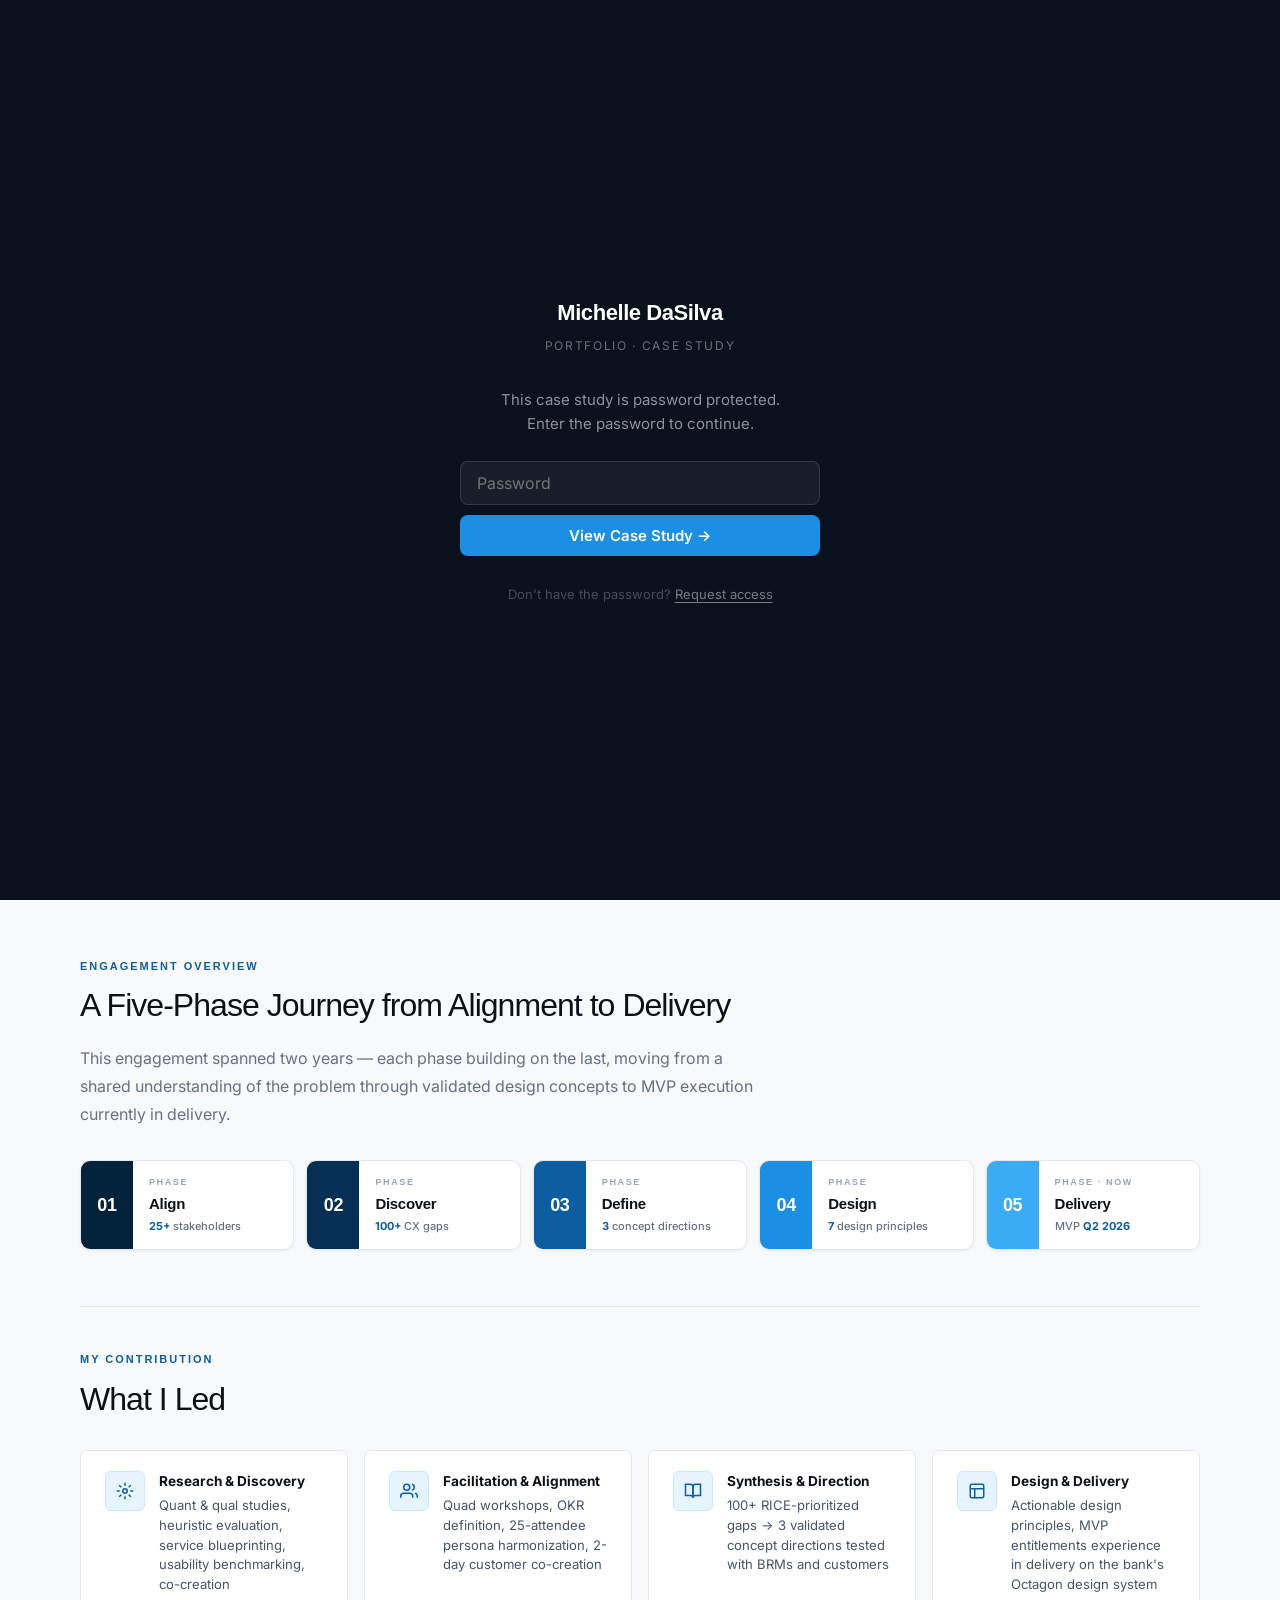
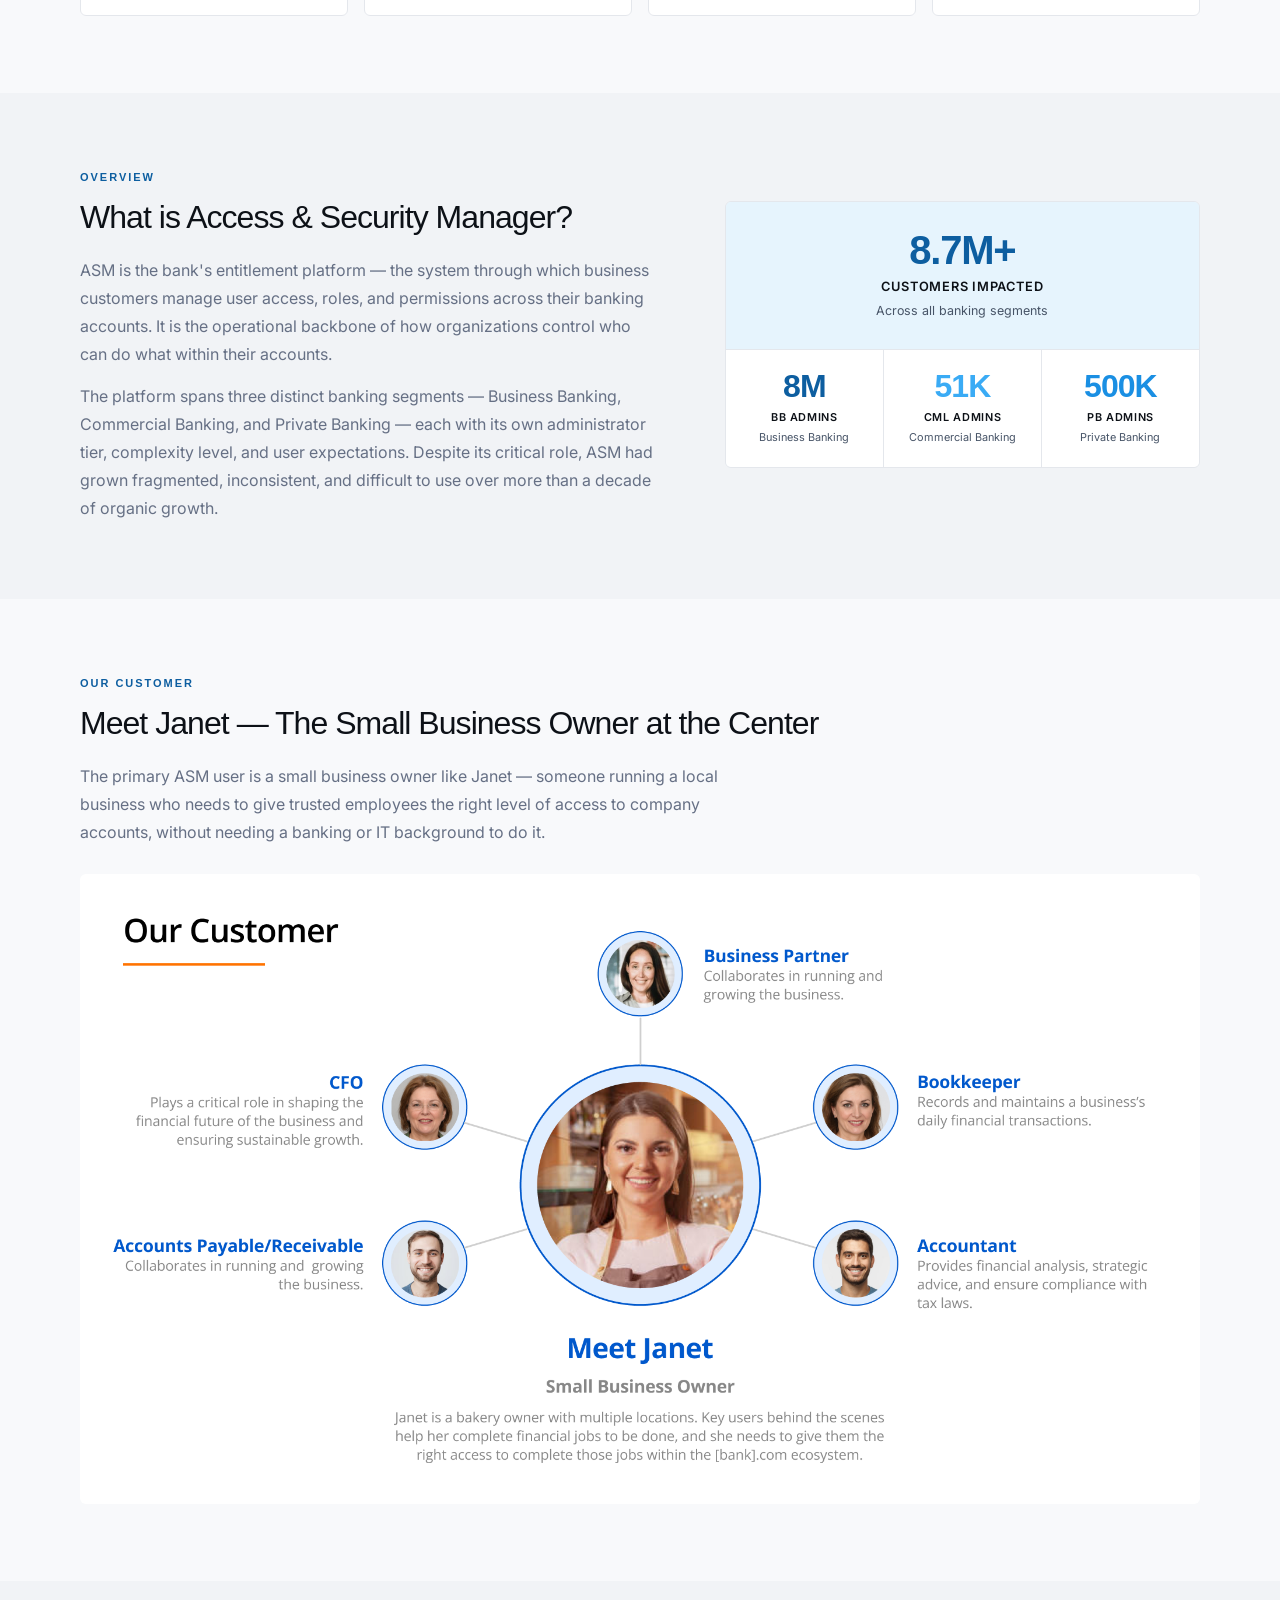
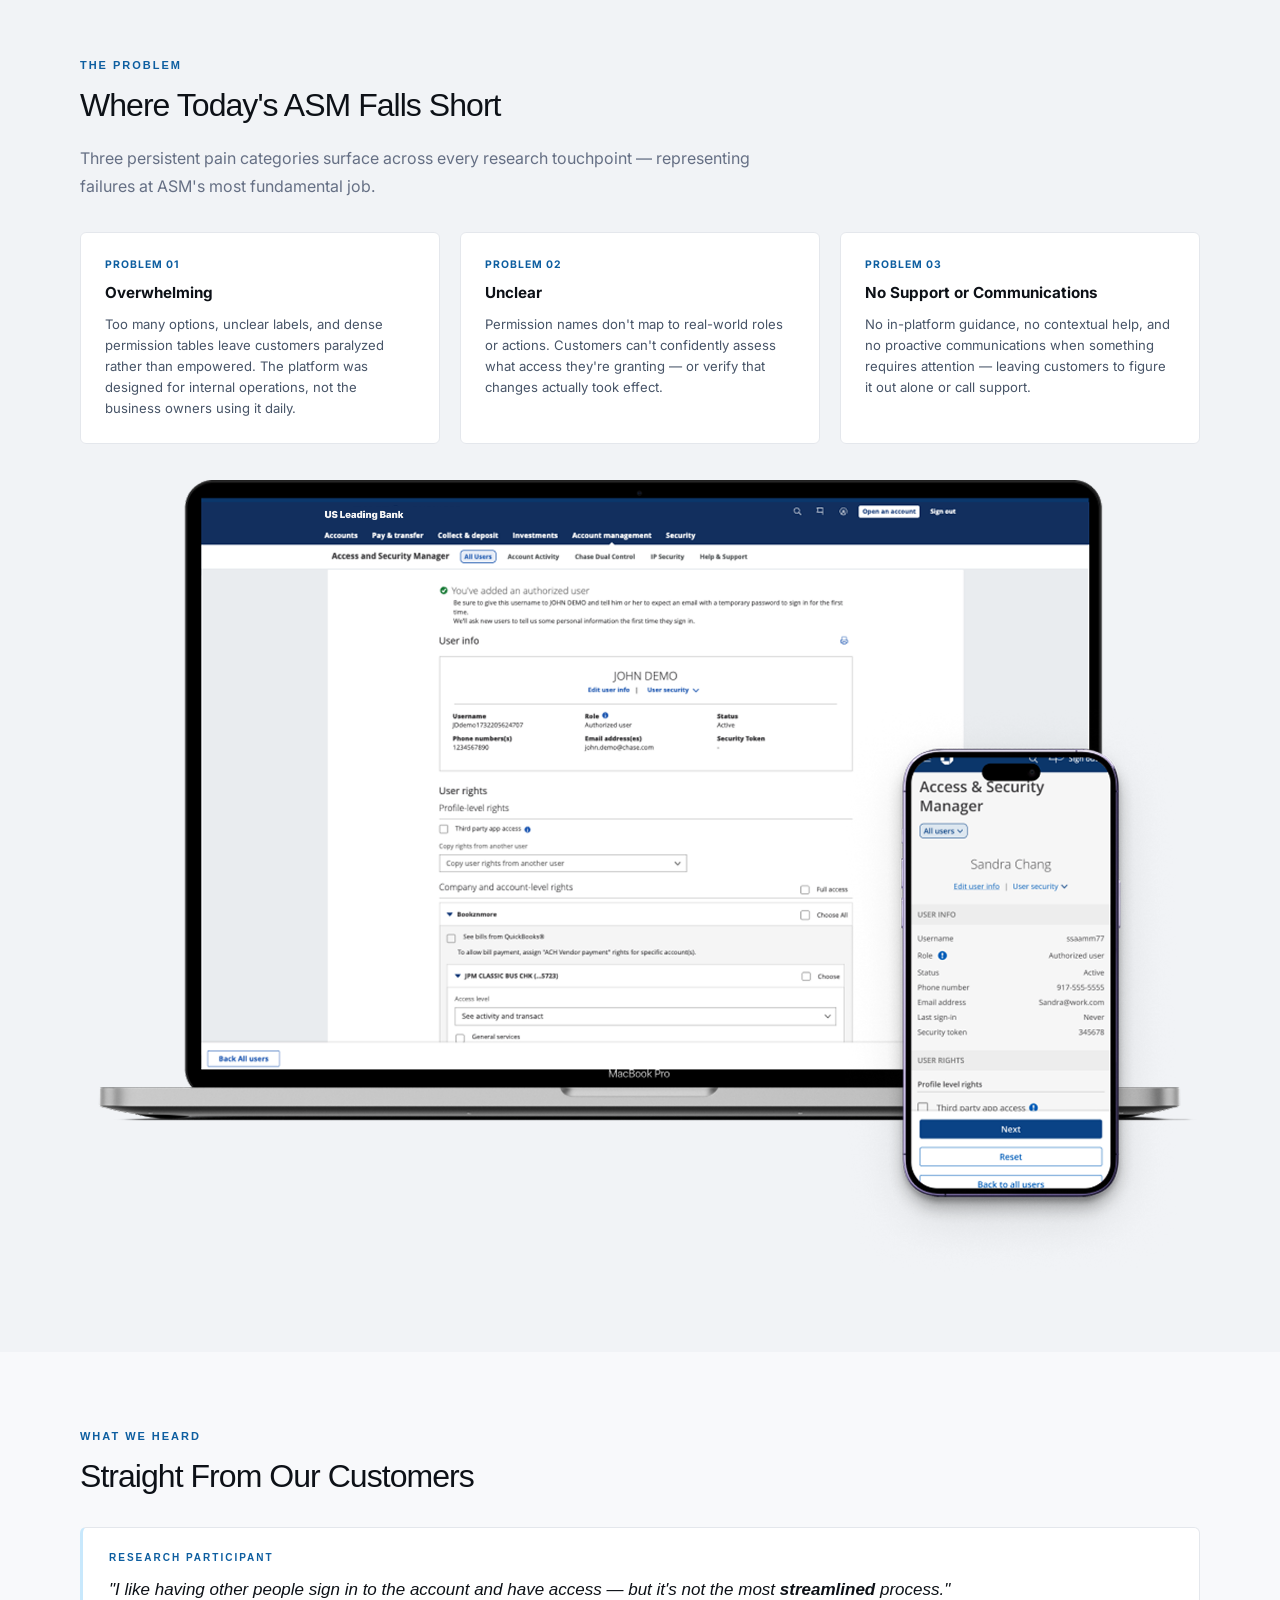
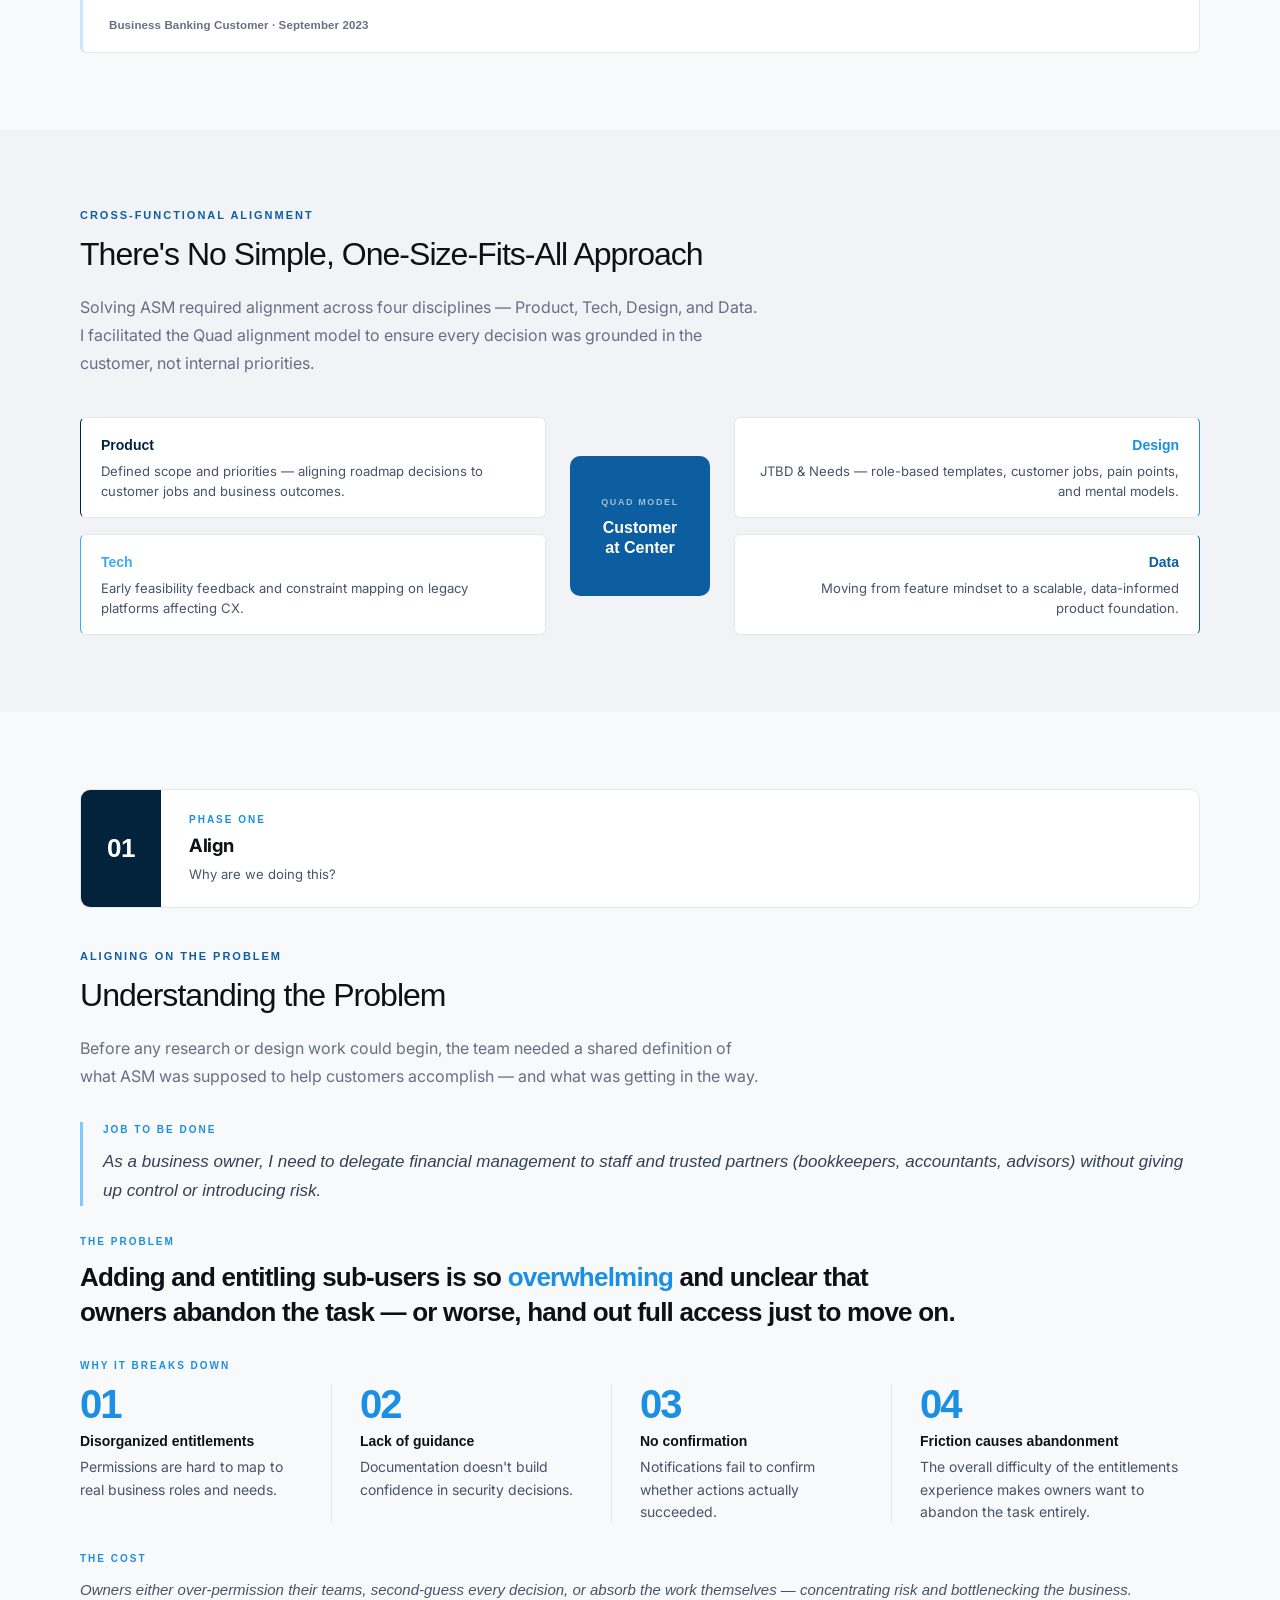
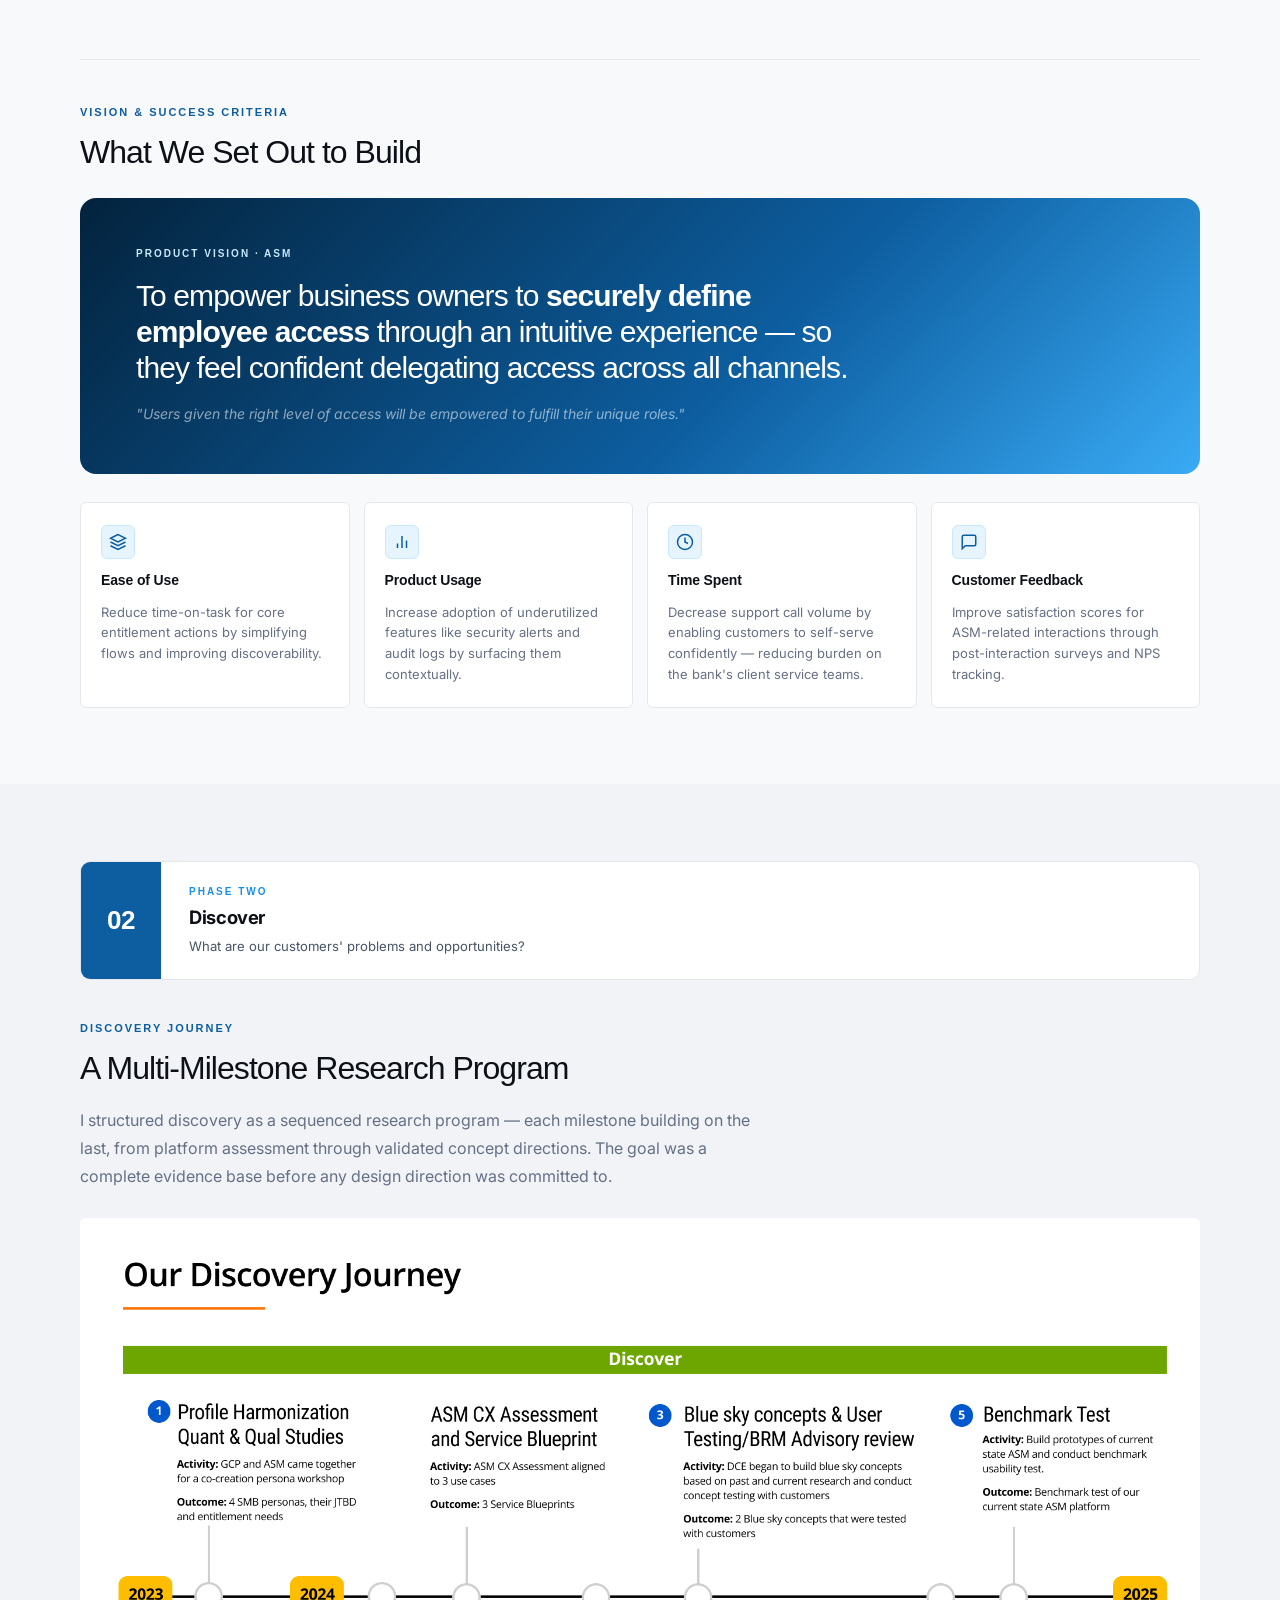
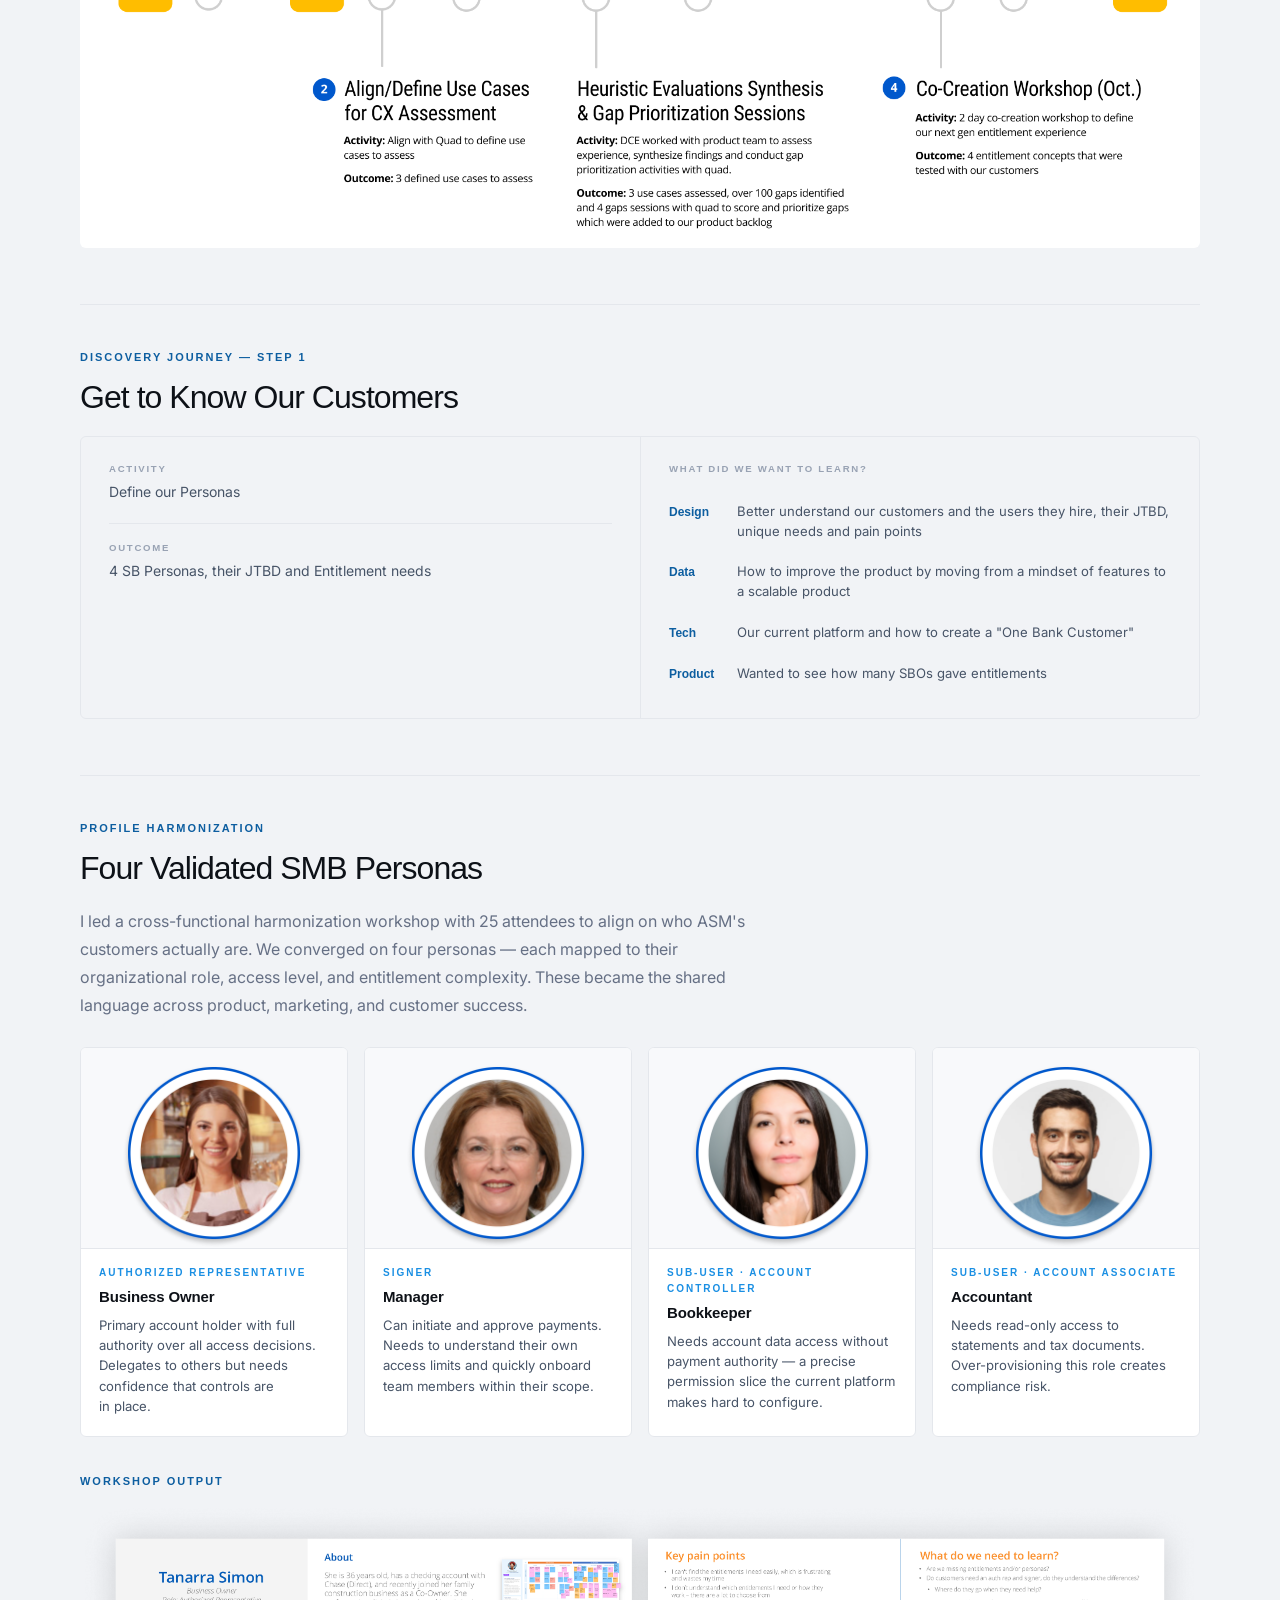
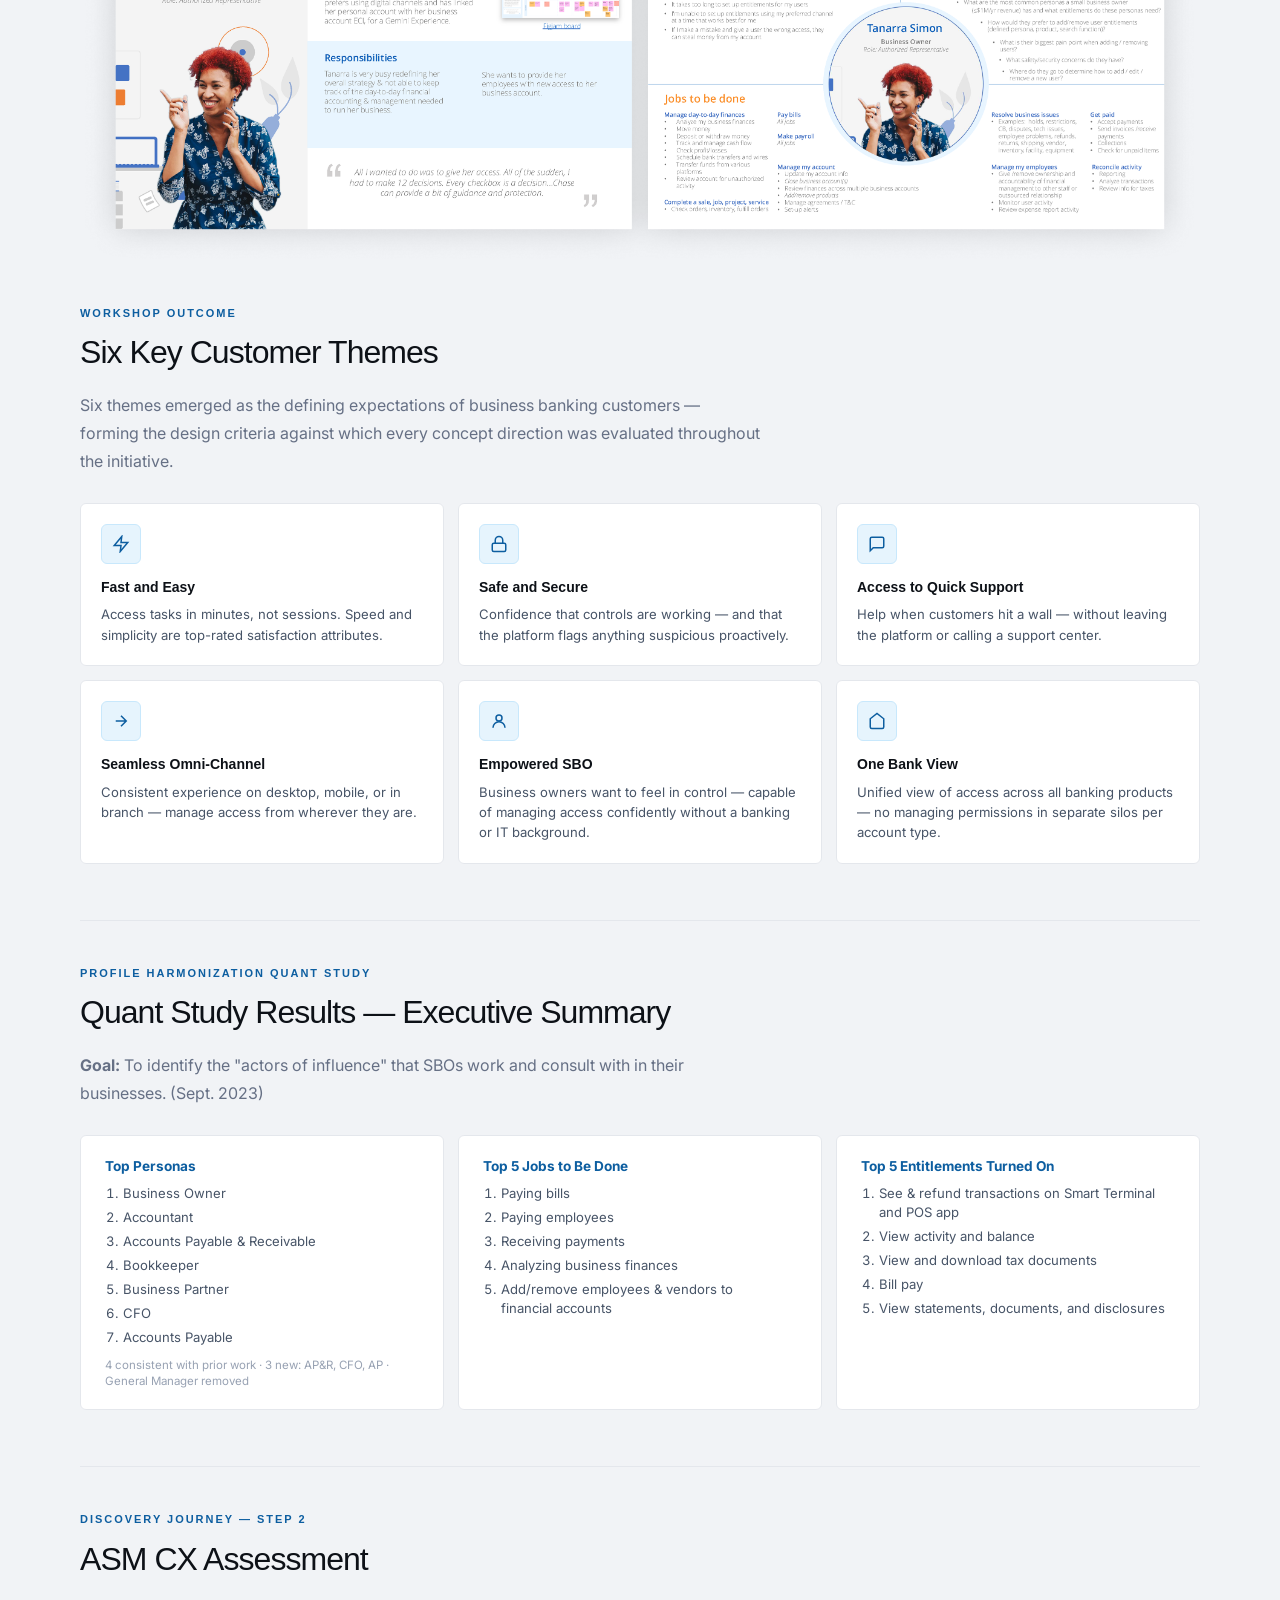
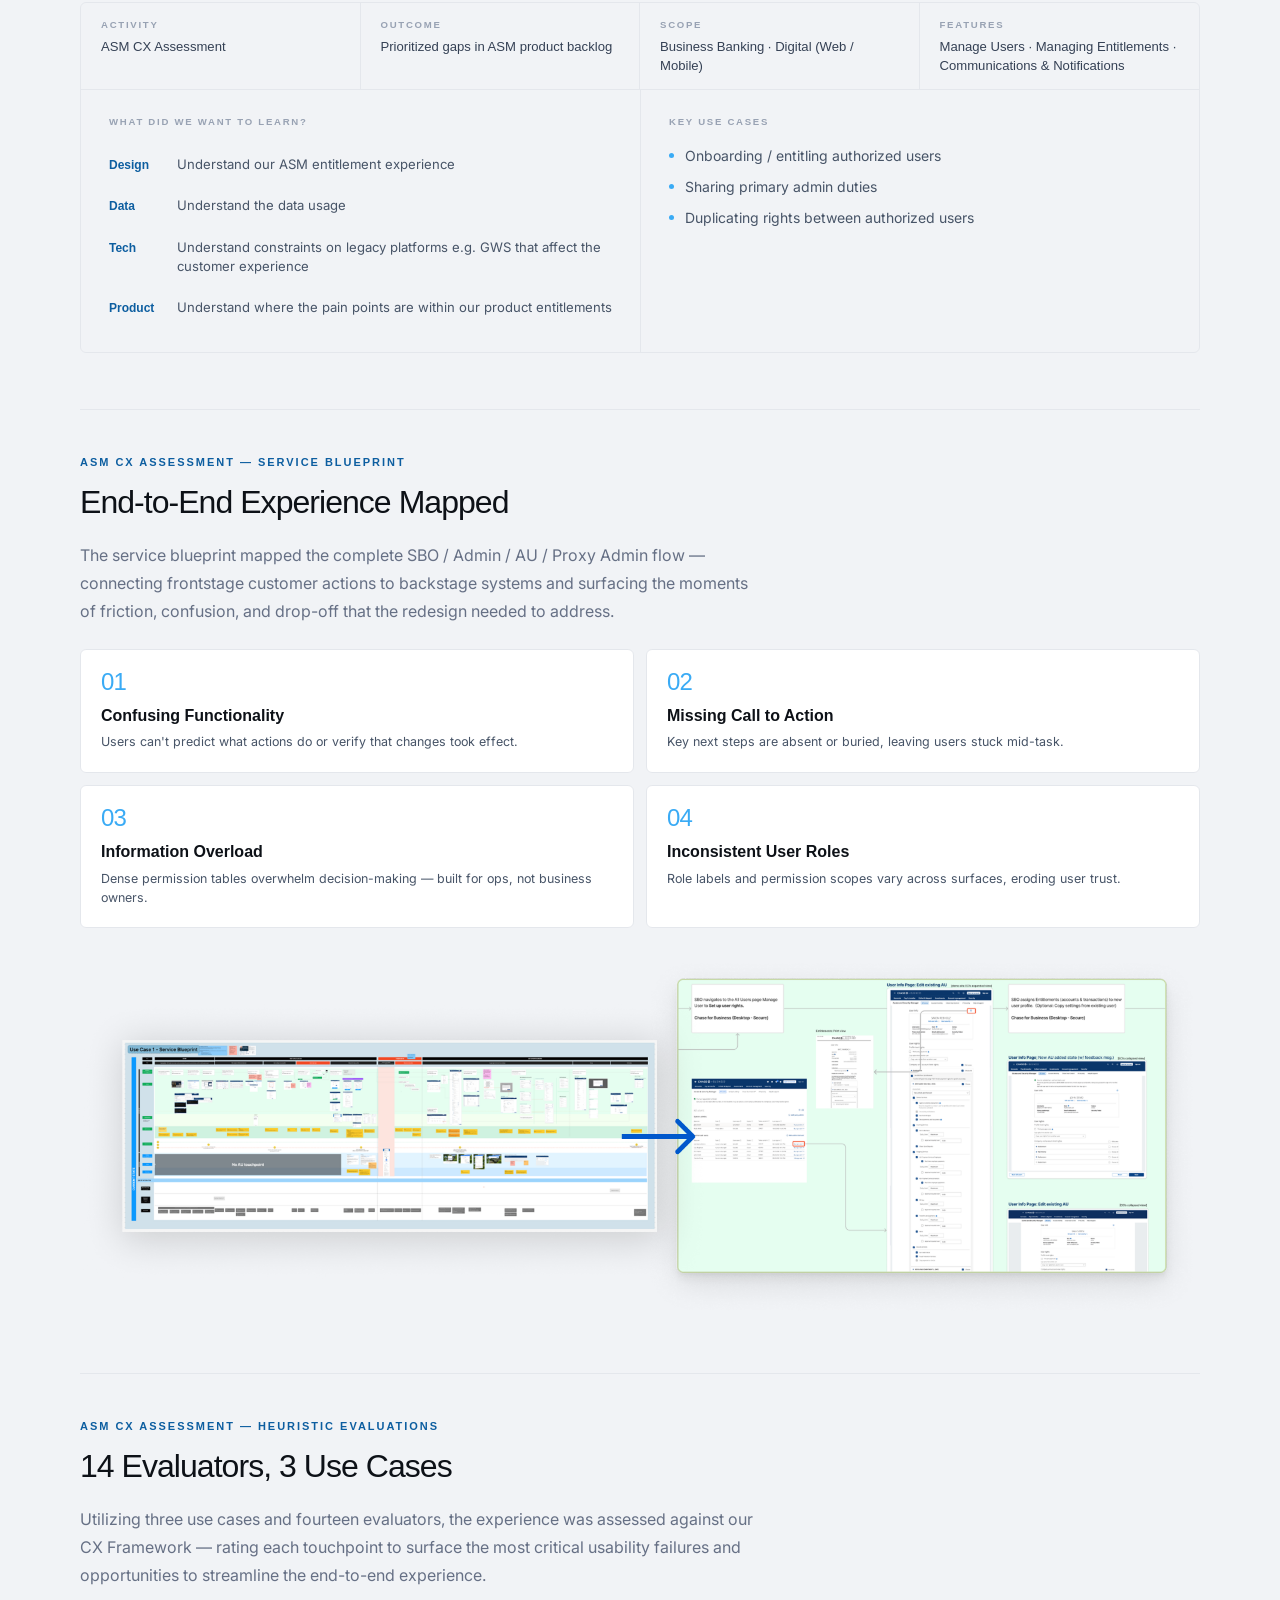
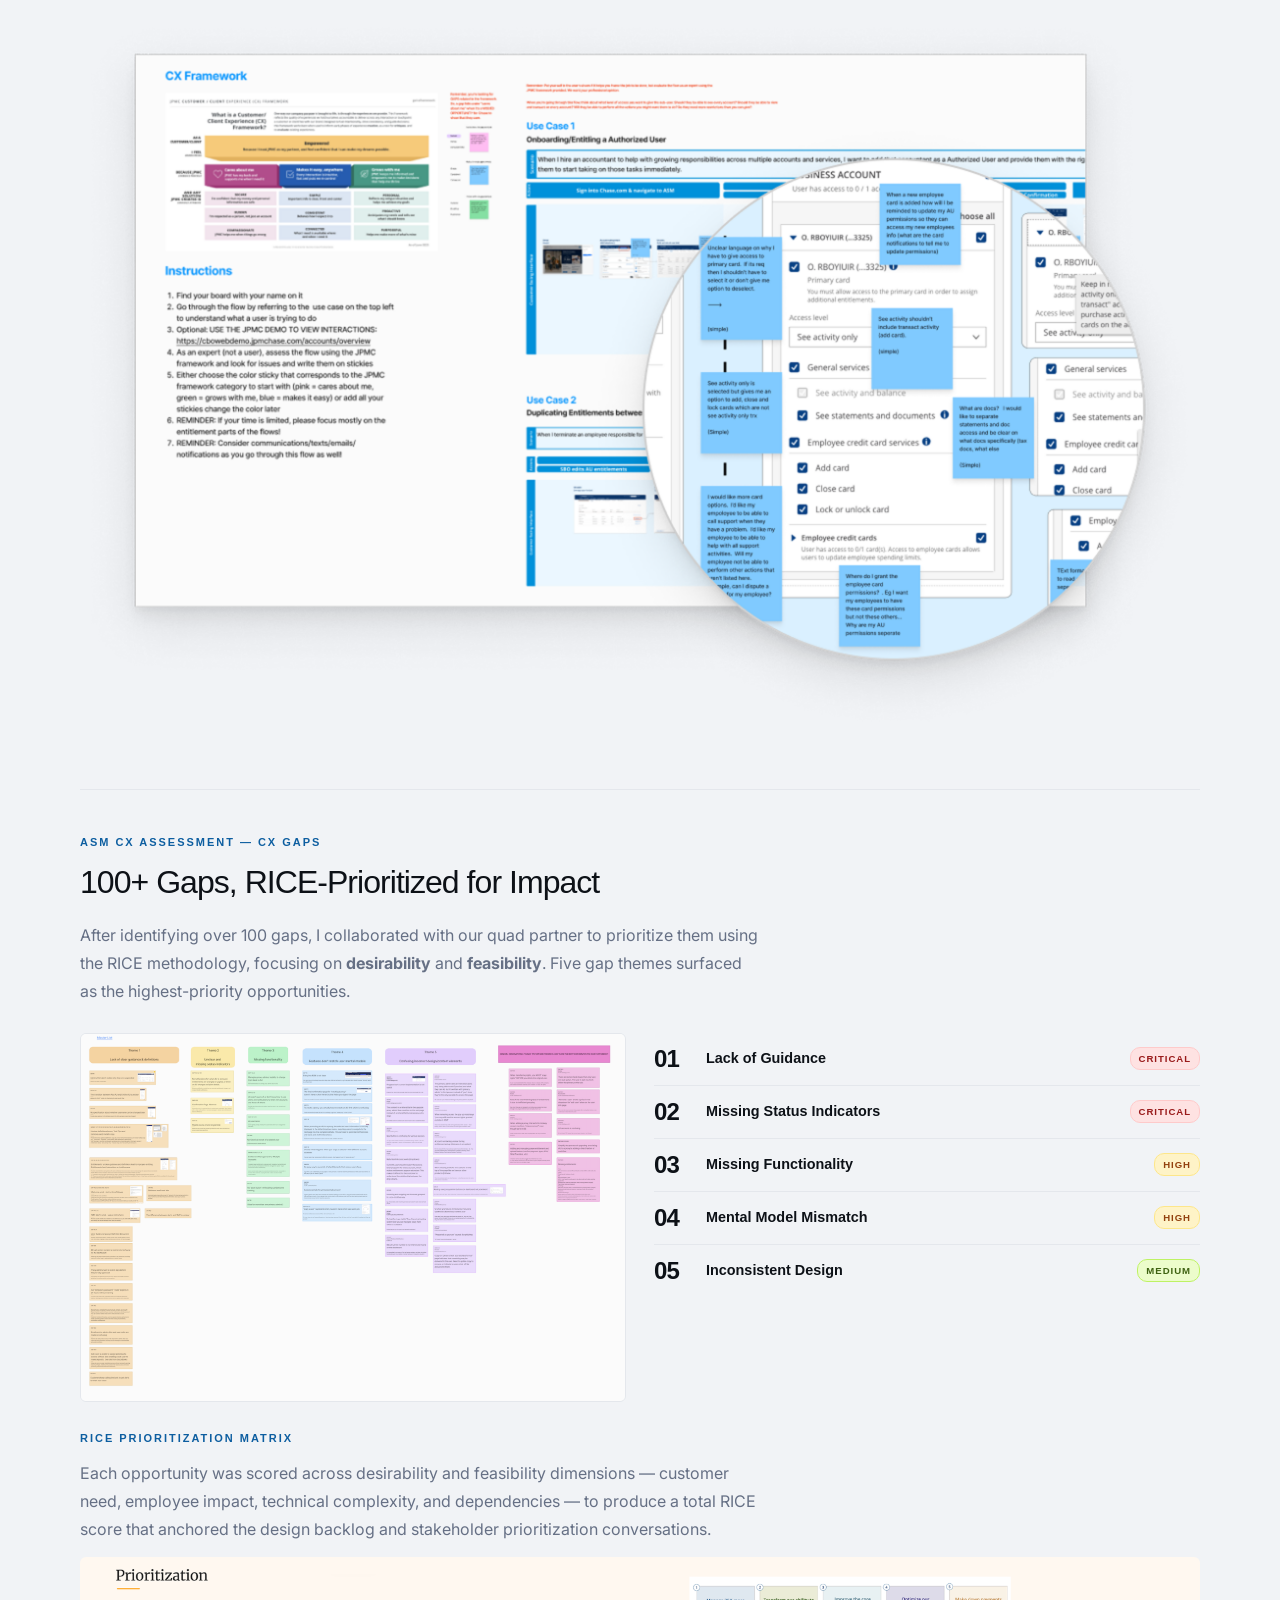
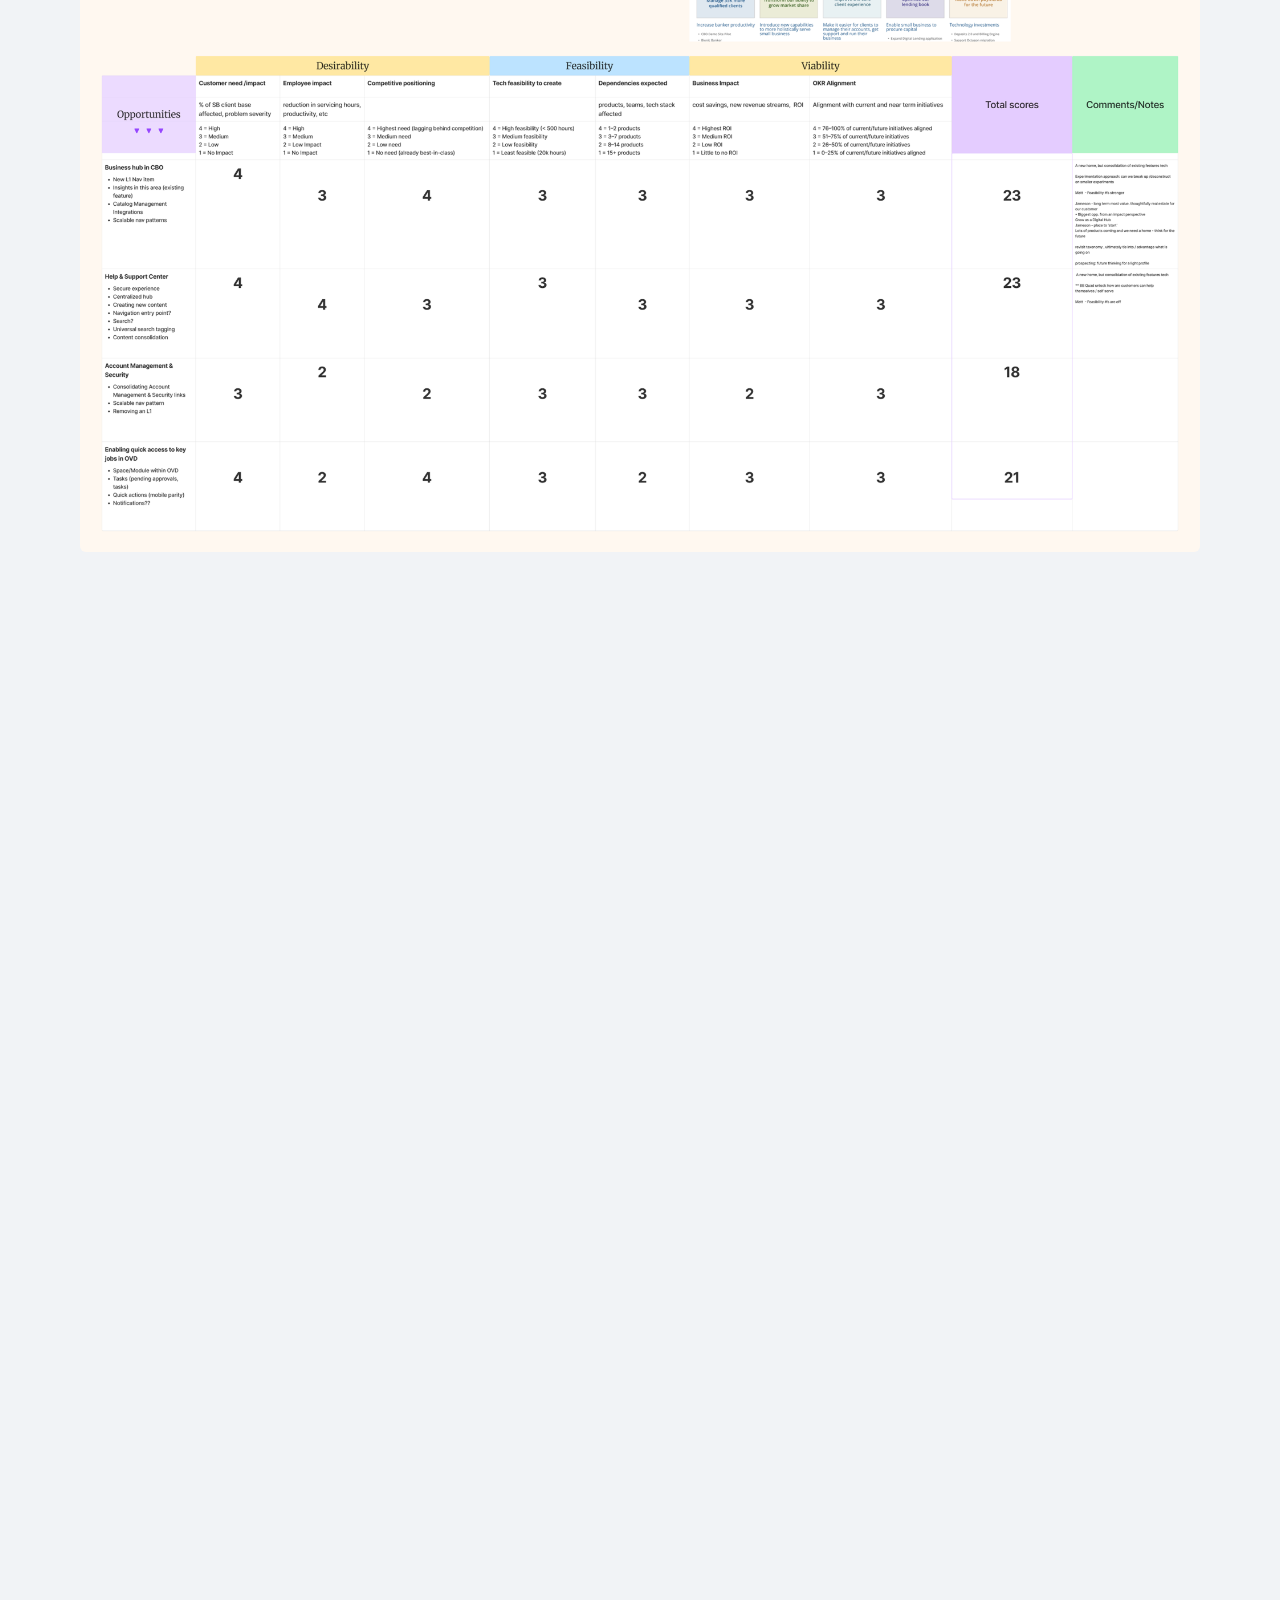
==== case-studies/jpmorgan-asm.html @ e4024144 "Remove decorative cover grid from all four case studies Co-Authored-By: Claude Sonnet 4.6 <noreply@a" ====
<!DOCTYPE html>
<html lang="en" data-theme="light">
<head>
  <meta charset="UTF-8" />
  <meta name="viewport" content="width=device-width, initial-scale=1.0" />
  <title>Access &amp; Security Manager — Leading US Bank | Michelle DaSilva</title>
  <meta name="description" content="A 2-year, 5-phase UX design leadership engagement for ASM — a leading US bank's entitlement platform serving 8.7M+ business customers." />

  <link rel="preconnect" href="https://fonts.googleapis.com" />
  <link rel="preconnect" href="https://fonts.gstatic.com" crossorigin />
  <link rel="preconnect" href="https://api.fontshare.com" crossorigin />
  <link href="https://fonts.googleapis.com/css2?family=Inter:wght@300;400;500;600;700&family=JetBrains+Mono:wght@400;500&display=swap" rel="stylesheet" />
  <link href="https://api.fontshare.com/v2/css?f[]=satoshi@300,400,500,700&display=swap" rel="stylesheet" />
  <link rel="stylesheet" href="../style.css" />

  <style>
    /* ─────────────────────────────────────────
       ASM Design System
       Standard spacing, type scale, and
       component library for this case study.
    ───────────────────────────────────────── */

    /* ── Research Quote Card — customer/participant voices ── */
    .cs-rq-card {
      background: var(--white);
      border: 1px solid var(--gray-200);
      border-left: 3px solid var(--blue-200);
      border-radius: var(--radius-md);
      padding: 22px 26px 18px;
    }
    .cs-rq-card__eyebrow {
      font-family: var(--font-display);
      font-size: 10px;
      font-weight: 700;
      letter-spacing: 0.2em;
      text-transform: uppercase;
      color: var(--blue-700);
      margin-bottom: 10px;
    }
    .cs-rq-card__quote {
      font-family: var(--font-display);
      font-size: 1.0625rem;
      font-weight: 300;
      font-style: italic;
      line-height: 1.65;
      color: var(--gray-900);
      margin: 0 0 12px;
    }
    .cs-rq-card__quote strong { font-weight: 700; }
    .cs-rq-card__attr {
      font-family: var(--font-display);
      font-size: 0.72rem;
      font-weight: 600;
      color: var(--gray-500);
      letter-spacing: 0.01em;
    }

    /* Spacing utility — subsection dividers within a phase */
    .asm-subsection { margin-top: 56px; padding-top: 44px; border-top: 1px solid var(--gray-200); }
    .asm-subsection--sm { margin-top: 36px; padding-top: 32px; border-top: 1px solid var(--gray-200); }

    /* Sub-section headings (h3 level, within a section) */
    .asm-sub-label {
      font-size: 0.68rem;
      font-weight: 700;
      text-transform: uppercase;
      letter-spacing: 0.1em;
      color: var(--blue-600);
      margin-bottom: 6px;
    }
    .asm-sub-title {
      font-size: 1.05rem;
      font-weight: 700;
      color: var(--gray-900);
      line-height: 1.4;
      margin-bottom: 12px;
    }

    /* Phase tracker cards as anchor links */
    a.cs-phase-card { text-decoration: none; color: inherit; display: grid; }

    /* Phase tracker replaced by .cs-phase-track in style.css (v0.7) */

    /* ── Phase banners — matches cs-phase-card chip design ── */
    .asm-phase-banner {
      background: var(--white);
      border: 1px solid var(--gray-200);
      border-radius: var(--radius-lg);
      display: grid;
      grid-template-columns: 80px 1fr;
      align-items: stretch;
      overflow: hidden;
      margin-bottom: 40px;
    }
    .asm-phase-chip {
      display: flex; align-items: center; justify-content: center;
      font-family: var(--font-display);
      font-size: 26px; font-weight: 700; letter-spacing: -0.02em;
      color: var(--white);
    }
    .asm-phase-body { padding: 22px 28px; display: flex; flex-direction: column; justify-content: center; gap: 4px; }
    .asm-phase-label { font-family: var(--font-display); font-size: 10px; font-weight: 700; text-transform: uppercase; letter-spacing: 0.2em; color: var(--blue-600); margin-bottom: 2px; }
    .asm-phase-title { font-size: 1.15rem; font-weight: 700; color: var(--gray-900); line-height: 1.25; letter-spacing: -0.02em; }
    .asm-phase-question { font-size: 0.82rem; color: var(--gray-600); margin-top: 4px; line-height: 1.5; }

    .asm-phase-banner--align    .asm-phase-chip { background: var(--blue-900); }
    .asm-phase-banner--discover .asm-phase-chip { background: var(--blue-700); }
    .asm-phase-banner--define   .asm-phase-chip { background: var(--blue-600); }
    .asm-phase-banner--design   .asm-phase-chip { background: var(--blue-700); }
    .asm-phase-banner--delivery .asm-phase-chip { background: var(--blue-600); }

    /* ── My Contribution (UX Lead callout) ── */
    .asm-contribution {
      display: grid;
      grid-template-columns: repeat(auto-fit, minmax(200px, 1fr));
      gap: 16px;
      margin-top: 32px;
    }
    .asm-contribution-item {
      background: var(--white);
      border: 1px solid var(--gray-200);
      border-radius: var(--radius-md);
      padding: 20px 24px;
      display: flex;
      gap: 14px;
      align-items: flex-start;
    }
    .asm-contribution-icon {
      width: 40px;
      height: 40px;
      border-radius: var(--radius-md);
      background: var(--blue-100);
      border: 1px solid var(--blue-200);
      display: flex;
      align-items: center;
      justify-content: center;
      color: var(--blue-700);
      flex-shrink: 0;
    }
    .asm-contribution-icon svg { width: 18px; height: 18px; }
    .asm-contribution-title { font-size: 0.85rem; font-weight: 700; color: var(--gray-900); margin-bottom: 4px; }
    .asm-contribution-desc { font-size: 0.82rem; color: var(--gray-600); line-height: 1.5; }
    .asm-contribution-item .asm-contribution-icon { background: var(--blue-100); border-color: var(--blue-200); color: var(--blue-700); }

    /* ── Scale stat bar ── */
    .asm-scale-grid {
      display: flex;
      flex-direction: column;
      border: 1px solid var(--gray-200);
      border-radius: var(--radius-md);
      overflow: hidden;
      margin-top: 32px;
    }
    .asm-scale-card--hero {
      padding: 28px 24px;
      text-align: center;
      background: var(--blue-100);
      border-bottom: 1px solid var(--gray-200);
    }
    .asm-scale-card--hero .asm-scale-value { font-size: 2.5rem; font-weight: 600; color: var(--blue-700); }
    .asm-scale-card--hero .asm-scale-segment { font-size: 0.8rem; }
    .asm-scale-card--hero .asm-scale-desc { font-size: 0.78rem; }
    .asm-scale-sub {
      display: flex;
    }
    .asm-scale-card {
      flex: 1;
      padding: 20px 16px;
      text-align: center;
      border-right: 1px solid var(--gray-200);
      background: var(--white);
    }
    .asm-scale-card:last-child { border-right: none; }
    .asm-scale-value { font-family: var(--font-display); font-size: 2rem; font-weight: 600; color: var(--blue-700); line-height: 1; letter-spacing: -0.03em; }
    .asm-scale-card:nth-child(2) .asm-scale-value { color: var(--blue-500); }
    .asm-scale-card:nth-child(3) .asm-scale-value { color: var(--blue-600); }
    .asm-scale-segment { font-size: 0.68rem; font-weight: 600; color: var(--gray-900); text-transform: uppercase; letter-spacing: 0.06em; margin-top: 7px; }
    .asm-scale-desc { font-size: 0.68rem; color: var(--gray-600); margin-top: 3px; }

    /* ── Janet section ── */
    .asm-janet-grid { display: grid; grid-template-columns: 1fr 1fr; gap: 28px; align-items: start; margin-top: 36px; }
    @media (max-width: 720px) { .asm-janet-grid { grid-template-columns: 1fr; } }
    .asm-janet-profile { background: var(--white); border: 1px solid var(--gray-200); border-radius: var(--radius-md); padding: 24px; }
    .asm-janet-header { display: flex; align-items: center; gap: 14px; margin-bottom: 16px; }
    .asm-janet-avatar { width: 48px; height: 48px; border-radius: 50%; background: var(--blue-100); border: 2px solid var(--blue-200); display: flex; align-items: center; justify-content: center; font-size: 1.15rem; font-weight: 700; color: var(--blue-700); flex-shrink: 0; }
    .asm-janet-name { font-size: 0.95rem; font-weight: 700; color: var(--gray-900); }
    .asm-janet-title { font-size: 0.75rem; color: var(--gray-600); margin-top: 2px; }
    .asm-janet-bio { font-size: 0.85rem; color: var(--gray-600); line-height: 1.7; }
    .asm-employee-list { display: flex; flex-direction: column; gap: 10px; }
    .asm-employee-item { display: flex; align-items: center; gap: 12px; background: var(--white); border: 1px solid var(--gray-200); border-radius: var(--radius-md); padding: 12px 16px; }
    .asm-employee-dot { width: 7px; height: 7px; border-radius: 50%; background: var(--blue-700); flex-shrink: 0; }
    .asm-employee-role { font-size: 0.85rem; font-weight: 600; color: var(--gray-900); }
    .asm-employee-access { font-size: 0.73rem; color: var(--gray-600); margin-top: 2px; }

    /* ── Problem cards ── */
    .asm-shortfall-grid { display: grid; grid-template-columns: repeat(auto-fit, minmax(200px, 1fr)); gap: 20px; margin-top: 32px; }
    .asm-shortfall-card { background: var(--white); border: 1px solid var(--gray-200); border-radius: var(--radius-md); padding: 24px; }
    .asm-shortfall-label { font-size: 0.65rem; font-weight: 700; text-transform: uppercase; letter-spacing: 0.1em; margin-bottom: 8px; color: var(--blue-700); }
    .asm-shortfall-title { font-size: 0.95rem; font-weight: 700; color: var(--gray-900); margin-bottom: 8px; }
    .asm-shortfall-desc { font-size: 0.82rem; color: var(--gray-600); line-height: 1.6; }

    /* ── Hub and spoke (simplified) ── */
    .asm-hub-wrap { margin-top: 40px; display: grid; grid-template-columns: 1fr auto 1fr; gap: 24px; align-items: center; }
    .asm-hub-col { display: flex; flex-direction: column; gap: 16px; }
    .asm-spoke-card {
      background: var(--white);
      border: 1px solid var(--gray-200);
      border-radius: var(--radius-md);
      padding: 16px 20px;
    }
    .asm-spoke-card--right { text-align: right; }
    .asm-spoke-card__name { font-family: var(--font-display); font-size: 0.875rem; font-weight: 700; margin-bottom: 4px; }
    .asm-spoke-card__desc { font-size: 0.82rem; color: var(--gray-600); line-height: 1.55; }
    .asm-hub-center {
      width: 140px; height: 140px;
      background: var(--blue-700);
      border-radius: var(--radius-lg);
      display: flex; flex-direction: column;
      align-items: center; justify-content: center;
      text-align: center; padding: 16px;
      flex-shrink: 0;
    }
    .asm-hub-center__eyebrow {
      font-family: var(--font-display);
      font-size: 9px; font-weight: 700;
      letter-spacing: 0.18em; text-transform: uppercase;
      color: rgba(255,255,255,0.6); margin-bottom: 8px;
    }
    .asm-hub-center__title {
      font-family: var(--font-display);
      font-size: 1rem; font-weight: 700; line-height: 1.25;
      color: var(--white);
    }
    @media (max-width: 640px) {
      .asm-hub-wrap { grid-template-columns: 1fr; }
      .asm-hub-center { width: 120px; height: 120px; margin: 0 auto; }
      .asm-spoke-card--right { text-align: left; }
    }

    /* ── Problem section — unified unit ── */
    .asm-problem-section { margin-top: 32px; display: flex; flex-direction: column; gap: 28px; }
    .asm-problem-block { display: flex; flex-direction: column; gap: 10px; }

    /* Single eyebrow style for entire section */
    .asm-problem-eyebrow {
      font-family: var(--font-display); font-size: 10px; font-weight: 700;
      letter-spacing: 0.2em; text-transform: uppercase;
      color: var(--blue-600); display: block;
    }

    .asm-problem-jtbd-text { font-family: var(--font-display); font-size: 1.0625rem; font-style: italic; font-weight: 400; line-height: 1.7; color: var(--gray-700); margin: 0; }

    /* JTBD highlighted block */
    .asm-jtbd-card {
      border-left: 3px solid var(--blue-400);
      padding-left: 20px;
    }

    .asm-problem-headline {
      font-family: var(--font-display);
      font-size: clamp(1.25rem, 2.6vw, 1.625rem);
      font-weight: 600; line-height: 1.35;
      letter-spacing: -0.03em; color: var(--gray-900); margin: 0;
    }
    .asm-problem-headline em { color: var(--blue-600); font-style: normal; }

    /* 4-col numbered breakdown */
    .asm-problem-breakdown {
      display: grid; grid-template-columns: repeat(4, 1fr);
      gap: 0; padding: 0;
    }
    @media (max-width: 720px) { .asm-problem-breakdown { grid-template-columns: 1fr 1fr; gap: 20px; } }
    @media (max-width: 420px) { .asm-problem-breakdown { grid-template-columns: 1fr; gap: 16px; } }
    @media (max-width: 720px) { .asm-problem-bd-item { border-right: none; margin-right: 0; padding-right: 0; border-bottom: 1px solid var(--gray-200); padding-bottom: 16px; margin-bottom: 0; } }
    @media (max-width: 720px) { .asm-problem-bd-item:last-child { border-bottom: none; padding-bottom: 0; } }
    .asm-problem-bd-item {
      padding-right: 28px;
      border-right: 1px solid var(--gray-200);
      margin-right: 28px;
    }
    .asm-problem-bd-item:last-child { border-right: none; margin-right: 0; padding-right: 0; }
    .asm-problem-bd-num {
      font-family: var(--font-display); font-size: 2.5rem; font-weight: 600;
      color: var(--blue-600); letter-spacing: -0.05em; line-height: 1; margin-bottom: 8px;
    }
    .asm-problem-bd-label { font-family: var(--font-display); font-size: 0.875rem; font-weight: 700; color: var(--gray-900); margin-bottom: 6px; line-height: 1.3; }
    .asm-problem-bd-text { font-size: 0.875rem; color: var(--gray-600); line-height: 1.6; margin: 0; }

    .asm-problem-cost p { font-family: var(--font-display); font-size: 0.9375rem; font-weight: 400; font-style: italic; line-height: 1.7; color: var(--gray-600); margin: 0; }

    /* ── However / Results ── */
    .asm-two-list { display: grid; grid-template-columns: 1fr 1fr; gap: 24px; margin-top: 28px; }
    @media (max-width: 720px) { .asm-two-list { grid-template-columns: 1fr; } }
    .asm-list-block-label { font-size: 0.68rem; font-weight: 700; text-transform: uppercase; letter-spacing: 0.1em; margin-bottom: 12px; }
    .asm-list-block--however .asm-list-block-label { color: var(--blue-700); }
    .asm-list-block--result .asm-list-block-label { color: var(--blue-700); }
    .asm-list-items { display: flex; flex-direction: column; gap: 8px; }
    .asm-list-item { display: flex; align-items: flex-start; gap: 10px; font-size: 0.84rem; color: var(--gray-600); line-height: 1.55; }
    .asm-list-item::before { content: ''; display: block; width: 6px; height: 6px; border-radius: 50%; margin-top: 6px; flex-shrink: 0; }
    .asm-list-block--however .asm-list-item::before { background: var(--blue-700); }
    .asm-list-block--result .asm-list-item::before { background: var(--blue-700); }

    /* ── Hypothesis / Vision callouts ── */
    .asm-hypothesis { background: var(--gray-50); border: 1px solid var(--gray-200); border-left: 3px solid var(--blue-600); border-radius: var(--radius-md); padding: 20px 24px; margin-top: 20px; }
    .asm-hypothesis--vision { border-left-color: var(--blue-700); }
    .asm-hypothesis--vision .asm-hypothesis-label { color: var(--blue-700); }
    .asm-hypothesis--vision .asm-hypothesis-text { font-style: normal; }
    .asm-hypothesis + .asm-hypothesis { margin-top: 12px; }
    .asm-hypothesis-label { font-family: var(--font-display); font-size: 0.625rem; font-weight: 700; text-transform: uppercase; letter-spacing: 0.15em; color: var(--blue-600); margin-bottom: 8px; }
    .asm-hypothesis-text { font-family: var(--font-display); font-size: 0.9375rem; font-weight: 400; color: var(--gray-900); font-style: italic; line-height: 1.65; }

    /* ── Timeline ── */
    .asm-timeline { position: relative; margin-top: 36px; }
    .asm-timeline::before { content: ''; position: absolute; left: 22px; top: 0; bottom: 0; width: 2px; background: var(--gray-200); }
    .asm-timeline-item { position: relative; padding-left: 60px; padding-bottom: 32px; }
    .asm-timeline-item:last-child { padding-bottom: 0; }
    .asm-timeline-dot { position: absolute; left: 14px; top: 2px; width: 18px; height: 18px; border-radius: 50%; background: var(--gray-50); border: 2px solid var(--gray-200); display: flex; align-items: center; justify-content: center; }
    .asm-timeline-item--active .asm-timeline-dot { background: var(--blue-700); border-color: var(--blue-700); }
    .asm-timeline-dot-inner { width: 6px; height: 6px; border-radius: 50%; background: var(--bg); }
    .asm-timeline-date { font-size: 0.68rem; font-weight: 600; color: var(--blue-700); text-transform: uppercase; letter-spacing: 0.06em; margin-bottom: 4px; }
    .asm-timeline-title { font-size: 0.92rem; font-weight: 700; color: var(--gray-900); margin-bottom: 4px; }
    .asm-timeline-detail { font-size: 0.82rem; color: var(--gray-600); line-height: 1.55; }

    /* ── Theme cards (6-up grid) ── */
    .asm-themes-grid { display: grid; grid-template-columns: repeat(3, 1fr); gap: 14px; margin-top: 28px; }
    @media (max-width: 640px) { .asm-themes-grid { grid-template-columns: 1fr 1fr; } }
    @media (max-width: 420px) { .asm-themes-grid { grid-template-columns: 1fr; } }
    .asm-theme-card { background: var(--white); border: 1px solid var(--gray-200); border-radius: var(--radius-md); padding: 20px; }
    .asm-theme-icon { width: 40px; height: 40px; border-radius: var(--radius-md); background: var(--blue-100); border: 1px solid var(--blue-200); display: flex; align-items: center; justify-content: center; margin-bottom: 12px; color: var(--blue-700); }
    .asm-theme-icon svg { width: 18px; height: 18px; }
    .asm-theme-name { font-family: var(--font-display); font-size: 0.875rem; font-weight: 700; color: var(--gray-900); margin-bottom: 6px; }
    .asm-theme-desc { font-size: 0.82rem; color: var(--gray-600); line-height: 1.55; }

    /* ── Persona cards ── */
    .asm-persona-grid { display: grid; grid-template-columns: repeat(auto-fit, minmax(210px, 1fr)); gap: 16px; margin-top: 28px; }
    .asm-persona-card { background: var(--white); border: 1px solid var(--gray-200); border-radius: var(--radius-md); overflow: hidden; }
    .asm-persona-card img { width: 100%; display: block; height: 200px; object-fit: contain; object-position: top center; background: var(--gray-50); padding: 16px 16px 0; box-sizing: border-box; }
    .asm-persona-body { padding: 16px 18px 20px; border-top: 1px solid var(--gray-200); }
    .asm-persona-eyebrow { font-family: var(--font-display); font-size: 10px; font-weight: 700; letter-spacing: 0.2em; text-transform: uppercase; color: var(--blue-600); margin-bottom: 4px; }
    .asm-persona-name { font-family: var(--font-display); font-size: 0.9375rem; font-weight: 700; letter-spacing: -0.01em; color: var(--gray-900); margin-bottom: 6px; }
    .asm-persona-desc { font-size: 0.82rem; color: var(--gray-600); line-height: 1.55; }

    /* ── CX Assessment unified card ── */
    .asm-cx-card { border: 1px solid var(--gray-200); border-radius: var(--radius-md); overflow: hidden; margin-top: 24px; }
    .asm-cx-card__meta { display: grid; grid-template-columns: repeat(4, 1fr); border-bottom: 1px solid var(--gray-200); }
    .asm-cx-card__meta-item { padding: 14px 20px; border-right: 1px solid var(--gray-200); display: flex; flex-direction: column; gap: 5px; }
    .asm-cx-card__meta-item:last-child { border-right: none; }
    .asm-cx-card__meta-label { font-family: var(--font-display); font-size: 0.6rem; font-weight: 700; text-transform: uppercase; letter-spacing: 0.18em; color: var(--gray-400); }
    .asm-cx-card__meta-value { font-family: var(--font-display); font-size: 0.82rem; font-weight: 500; color: var(--gray-700); line-height: 1.45; }
    .asm-cx-card__body { display: grid; grid-template-columns: 1fr 1fr; }
    .asm-cx-card__col { padding: 24px 28px; display: flex; flex-direction: column; gap: 0; }
    .asm-cx-card__col--border { border-left: 1px solid var(--gray-200); }
    .asm-cx-card__col-heading { font-family: var(--font-display); font-size: 0.6rem; font-weight: 700; text-transform: uppercase; letter-spacing: 0.18em; color: var(--gray-400); margin-bottom: 16px; }
    .asm-cx-learn-row { display: grid; grid-template-columns: 56px 1fr; gap: 12px; align-items: baseline; padding: 10px 0; border-bottom: 1px solid var(--gray-100); }
    .asm-cx-learn-row:last-child { border-bottom: none; }
    .asm-cx-learn-label { font-family: var(--font-display); font-size: 0.75rem; font-weight: 700; color: var(--blue-700); }
    .asm-cx-learn-desc { font-size: 0.82rem; color: var(--gray-600); line-height: 1.5; }
    .asm-cx-usecase-list { list-style: none; display: flex; flex-direction: column; gap: 10px; margin: 0; padding: 0; }
    .asm-cx-usecase-list li { font-size: 0.875rem; color: var(--gray-600); line-height: 1.5; padding-left: 16px; position: relative; }
    .asm-cx-usecase-list li::before { content: ''; position: absolute; left: 0; top: 8px; width: 5px; height: 5px; border-radius: 50%; background: var(--blue-500); }
    @media (max-width: 640px) {
      .asm-cx-card__meta { grid-template-columns: 1fr 1fr; }
      .asm-cx-card__body { grid-template-columns: 1fr; }
      .asm-cx-card__col--border { border-left: none; border-top: 1px solid var(--gray-200); }
      .asm-gap-type-grid { grid-template-columns: 1fr; }
    }

    /* ── Gap type cards (Service Blueprint) ── */
    .asm-gap-type-grid { display: grid; grid-template-columns: 1fr 1fr; gap: 12px; margin-top: 20px; }
    .asm-gap-type-card { background: var(--white); border: 1px solid var(--gray-200); border-radius: var(--radius-md); padding: 20px; }
    .asm-gap-type-num { font-family: var(--font-display); font-size: 1.5rem; font-weight: 300; color: var(--blue-500); letter-spacing: -0.04em; line-height: 1; margin-bottom: 12px; display: block; }
    .asm-gap-type-name { font-family: var(--font-display); font-size: 1rem; font-weight: 700; color: var(--gray-900); margin-bottom: 6px; line-height: 1.3; }
    .asm-gap-type-desc { font-size: 0.78rem; color: var(--gray-600); line-height: 1.55; }

    /* ── RICE ranked list ── */
    /* ── Image placeholder ── */
    .asm-img-placeholder { border: 2px dashed var(--gray-200); border-radius: var(--radius-md); background: var(--gray-50); }
    .asm-img-placeholder__inner { display: flex; flex-direction: column; align-items: center; justify-content: center; gap: 8px; padding: 56px 24px; color: var(--gray-400); }
    .asm-img-placeholder__inner svg { color: var(--gray-400); }
    .asm-img-placeholder__label { font-family: var(--font-display); font-size: 0.875rem; font-weight: 600; color: var(--gray-500); margin: 0; }
    .asm-img-placeholder__sub { font-size: 0.75rem; color: var(--gray-400); margin: 0; }

    .asm-rice-layout { display: grid; grid-template-columns: 1fr 1fr; gap: 28px; align-items: start; margin-top: 28px; }
    @media (max-width: 720px) { .asm-rice-layout { grid-template-columns: 1fr; } }
    .asm-rice-list { list-style: none; padding: 0; margin: 0; display: flex; flex-direction: column; }
    .asm-rice-item { display: flex; align-items: center; gap: 16px; padding: 14px 0; border-bottom: 1px solid var(--gray-200); }
    .asm-rice-item:last-child { border-bottom: none; }
    .asm-rice-rank { font-family: var(--font-display); font-size: 1.5rem; font-weight: 700; color: var(--gray-900); flex-shrink: 0; width: 36px; line-height: 1; letter-spacing: -0.04em; }
    .asm-rice-name { font-family: var(--font-display); font-size: 0.9rem; font-weight: 600; color: var(--gray-900); flex: 1; }
    .asm-rice-badge { font-family: var(--font-display); font-size: 0.6rem; font-weight: 700; text-transform: uppercase; letter-spacing: 0.1em; padding: 3px 8px; border-radius: 10px; flex-shrink: 0; }
    .asm-rice-badge--critical { background: #FEE2E2; color: #991B1B; border: 1px solid #FECACA; }
    .asm-rice-badge--high     { background: #FEF3C7; color: #92400E; border: 1px solid #FDE68A; }
    .asm-rice-badge--medium   { background: #ECFCCB; color: #3F6212; border: 1px solid #BEF264; }

    /* ── Concept cards ── */
    .asm-concept-grid { display: grid; grid-template-columns: repeat(auto-fit, minmax(240px, 1fr)); gap: 16px; margin-top: 28px; }
    .asm-concepts-tested { display: grid; grid-template-columns: 1fr 1fr; gap: 14px; margin-top: 28px; align-items: start; }
    .asm-concept-col { display: flex; flex-direction: column; gap: 10px; }
    @media (max-width: 640px) { .asm-concepts-tested { grid-template-columns: 1fr; } }
    .asm-concept-card { background: var(--white); border: 1px solid var(--gray-200); border-radius: var(--radius-md); padding: 24px; overflow: hidden; }
    .asm-concept-img { background: #fff; height: 260px; display: flex; align-items: center; justify-content: center; padding: 16px; }
    .asm-concept-img img { max-width: 100%; max-height: 100%; object-fit: contain; display: block; }
    .asm-concept-body { padding: 18px 20px 20px; }
    .asm-concept-label { font-family: var(--font-display); font-size: 0.62rem; font-weight: 700; text-transform: uppercase; letter-spacing: 0.15em; color: var(--blue-700); margin-bottom: 6px; }
    .asm-concept-num { font-family: var(--font-display); font-size: 0.62rem; font-weight: 700; text-transform: uppercase; letter-spacing: 0.12em; color: var(--blue-700); margin-bottom: 8px; }
    .asm-concept-title { font-family: var(--font-display); font-size: 0.9rem; font-weight: 700; color: var(--gray-900); margin-bottom: 8px; }
    .asm-concept-desc { font-size: 0.8rem; color: var(--gray-600); line-height: 1.6; }
    .asm-concept-tag { display: inline-block; font-size: 0.68rem; font-weight: 600; background: var(--blue-100); border: 1px solid var(--blue-200); color: var(--blue-700); border-radius: 12px; padding: 3px 10px; margin-top: 12px; }
    /* Image-first concept cards: remove root padding so image goes full-bleed */
    .asm-concept-card:has(img) { padding: 0; }

    /* ── Concept image zoom hint ── */
    .asm-concept-img { position: relative; cursor: zoom-in; }
    .asm-concept-img::after {
      content: '';
      position: absolute; inset: 0;
      background: rgba(0,0,0,0) url("data:image/svg+xml,%3Csvg xmlns='http://www.w3.org/2000/svg' width='28' height='28' viewBox='0 0 24 24' fill='none' stroke='%23ffffff' stroke-width='2' stroke-linecap='round' stroke-linejoin='round'%3E%3Ccircle cx='11' cy='11' r='8'/%3E%3Cline x1='21' y1='21' x2='16.65' y2='16.65'/%3E%3Cline x1='11' y1='8' x2='11' y2='14'/%3E%3Cline x1='8' y1='11' x2='14' y2='11'/%3E%3C/svg%3E") no-repeat center center;
      opacity: 0;
      transition: background-color 0.2s ease, opacity 0.2s ease;
      border-radius: var(--radius-md) var(--radius-md) 0 0;
      pointer-events: none;
    }
    .asm-concept-img:hover::after { background-color: rgba(0,0,0,0.35); opacity: 1; }

    /* ── Lightbox ── */
    #asm-lightbox {
      display: none; position: fixed; inset: 0; z-index: 9000;
      background: rgba(0,0,0,0.82);
      align-items: center; justify-content: center;
      padding: 24px;
      cursor: zoom-out;
    }
    #asm-lightbox.open { display: flex; }
    #asm-lightbox img {
      max-width: min(92vw, 1100px); max-height: 88vh;
      object-fit: contain;
      border-radius: var(--radius-md);
      box-shadow: 0 24px 80px rgba(0,0,0,0.5);
      cursor: default;
    }
    #asm-lightbox-close {
      position: fixed; top: 20px; right: 24px;
      width: 40px; height: 40px;
      background: rgba(255,255,255,0.12);
      border: 1px solid rgba(255,255,255,0.25);
      border-radius: 50%; cursor: pointer;
      display: flex; align-items: center; justify-content: center;
      color: #fff; font-size: 1.2rem; line-height: 1;
      transition: background 0.15s;
    }
    #asm-lightbox-close:hover { background: rgba(255,255,255,0.25); }

    /* ── Finding cards ── */
    .asm-findings-grid { display: grid; grid-template-columns: repeat(auto-fit, minmax(210px, 1fr)); gap: 14px; margin-top: 28px; }
    .asm-finding-card { background: var(--white); border: 1px solid var(--gray-200); border-radius: var(--radius-md); padding: 20px 24px; }
    .asm-finding-title { font-size: 0.85rem; font-weight: 700; color: var(--blue-700); margin-bottom: 6px; }
    .asm-finding-desc { font-size: 0.82rem; color: var(--gray-600); line-height: 1.55; }
    .asm-finding-desc ol, .asm-finding-desc ul { list-style: revert; padding-left: 18px; margin: 0; display: flex; flex-direction: column; gap: 5px; }
    .asm-finding-desc li { line-height: 1.45; }
    .asm-finding-desc .asm-finding-note { font-size: 0.72rem; color: var(--gray-400); margin-top: 10px; line-height: 1.4; }

    /* ── Benchmark quotes ── */
    .asm-quotes { display: grid; grid-template-columns: repeat(auto-fit, minmax(260px, 1fr)); gap: 14px; margin-top: 28px; }
    .asm-quote { background: var(--white); border: 1px solid var(--gray-200); border-radius: var(--radius-md); padding: 20px 20px 20px 36px; position: relative; }
    .asm-quote::before { content: '"'; position: absolute; left: 12px; top: 14px; font-size: 1.4rem; color: var(--blue-700); font-weight: 700; line-height: 1; }
    .asm-quote-text { font-size: 0.84rem; color: var(--gray-900); line-height: 1.6; font-style: italic; }
    .asm-quote-context { font-size: 0.72rem; color: var(--gray-600); margin-top: 8px; }

    /* ── Actionable insights ── */
    .asm-insights-list { display: grid; grid-template-columns: repeat(2, 1fr); gap: 12px; margin-top: 28px; }
    @media (max-width: 560px) { .asm-insights-list { grid-template-columns: 1fr; } }
    .asm-insight-item { background: var(--white); border: 1px solid var(--gray-200); border-radius: var(--radius-md); padding: 20px 20px 18px; display: flex; flex-direction: column; gap: 8px; }
    .asm-insight-header { display: flex; align-items: center; gap: 10px; }
    .asm-insight-num { font-size: 0.68rem; font-weight: 700; color: var(--blue-700); background: var(--blue-100); border: 1px solid var(--blue-200); border-radius: 50%; width: 24px; height: 24px; display: flex; align-items: center; justify-content: center; flex-shrink: 0; }
    .asm-insight-title { font-size: 0.85rem; font-weight: 700; color: var(--gray-900); }
    .asm-insight-text { font-size: 0.8rem; color: var(--gray-600); line-height: 1.6; }

    /* ── Two-track roadmap ── */
    .asm-roadmap { display: grid; grid-template-columns: 1fr 1fr; gap: 0; margin-top: 36px; border: 1px solid var(--gray-200); border-radius: var(--radius-md); overflow: hidden; }
    @media (max-width: 620px) { .asm-roadmap { grid-template-columns: 1fr; } }
    .asm-roadmap-track { padding: 24px 24px 20px; position: relative; }
    .asm-roadmap-track:first-child { border-right: 1px solid var(--gray-200); border-bottom: none; }
    @media (max-width: 620px) { .asm-roadmap-track:first-child { border-right: none; border-bottom: 1px solid var(--gray-200); } }
    .asm-roadmap-track-header { display: flex; align-items: center; gap: 10px; margin-bottom: 20px; padding-bottom: 14px; border-bottom: 1px solid var(--gray-200); }
    .asm-roadmap-track-pip { width: 10px; height: 10px; border-radius: 50%; flex-shrink: 0; }
    .asm-roadmap-track--modernization .asm-roadmap-track-pip { background: var(--blue-700); }
    .asm-roadmap-track--redesign .asm-roadmap-track-pip { background: var(--blue-500); }
    .asm-roadmap-track-name { font-size: 0.72rem; font-weight: 700; text-transform: uppercase; letter-spacing: 0.09em; }
    .asm-roadmap-track--modernization .asm-roadmap-track-name { color: var(--blue-700); }
    .asm-roadmap-track--redesign .asm-roadmap-track-name { color: var(--blue-500); }
    .asm-roadmap-track-sub { font-size: 0.7rem; color: var(--gray-600); margin-left: auto; }
    .asm-roadmap-items { display: flex; flex-direction: column; gap: 0; }
    .asm-roadmap-item { font-size: 0.8rem; color: var(--gray-600); padding: 9px 0 9px 16px; border-left: 2px solid var(--gray-200); line-height: 1.4; position: relative; }
    .asm-roadmap-item::before { content: ''; position: absolute; left: -5px; top: 50%; transform: translateY(-50%); width: 8px; height: 8px; border-radius: 50%; background: var(--gray-200); }
    .asm-roadmap-track--modernization .asm-roadmap-item { border-left-color: var(--gray-200); }
    .asm-roadmap-track--modernization .asm-roadmap-item::before { background: var(--gray-50); border: 1.5px solid var(--gray-200); }
    .asm-roadmap-item--current { color: var(--gray-900); font-weight: 600; border-left-color: var(--blue-700) !important; }
    .asm-roadmap-item--current::before { background: var(--blue-700) !important; border-color: var(--blue-700) !important; }
    .asm-roadmap-item--current::after { content: 'Now'; font-size: 0.6rem; font-weight: 700; text-transform: uppercase; letter-spacing: 0.07em; color: var(--blue-700); background: var(--blue-100); border: 1px solid var(--blue-200); border-radius: 4px; padding: 1px 6px; margin-left: 8px; vertical-align: middle; }

    /* ── Retrospective ── */
    .asm-retro-grid { display: grid; grid-template-columns: 1fr 1fr; gap: 24px; margin-top: 28px; }
    @media (max-width: 720px) { .asm-retro-grid { grid-template-columns: 1fr; } }
    .asm-retro-card { background: var(--white); border: 1px solid var(--gray-200); border-radius: var(--radius-md); padding: 24px; }
    .asm-retro-label { font-size: 0.68rem; font-weight: 700; text-transform: uppercase; letter-spacing: 0.08em; margin-bottom: 14px; }
    .asm-retro-card:first-child .asm-retro-label { color: var(--blue-700); }
    .asm-retro-card:last-child .asm-retro-label { color: var(--blue-600); }
    .asm-retro-list { display: flex; flex-direction: column; gap: 12px; }
    .asm-retro-item { font-size: 0.83rem; color: var(--gray-600); line-height: 1.6; padding-left: 14px; position: relative; }
    .asm-retro-item::before { content: '·'; position: absolute; left: 0; color: var(--blue-700); font-weight: 700; }
    .asm-retro-item strong { color: var(--gray-900); font-weight: 700; }

    /* ── Status badge ── */
    .asm-current-badge { display: inline-flex; align-items: center; gap: 6px; background: var(--blue-100); border: 1px solid var(--blue-200); border-radius: 20px; padding: 4px 14px; font-size: 0.73rem; font-weight: 600; color: var(--blue-700); margin-bottom: 16px; }
    .asm-current-badge::before { content: ''; display: block; width: 7px; height: 7px; border-radius: 50%; background: var(--blue-700); }

    /* ── Visual slots ──
       Replace these with <img> or <figure> when
       real screenshots / artifacts are available.
    ── */
    .asm-visual-slot {
      border: 1.5px dashed var(--gray-200);
      border-radius: var(--radius-md);
      background: var(--white);
      margin-top: 28px;
      overflow: hidden;
    }
    .asm-visual-slot-body {
      display: flex;
      flex-direction: column;
      align-items: center;
      justify-content: center;
      gap: 10px;
      padding: 40px 24px;
      text-align: center;
      min-height: 220px;
    }
    .asm-visual-slot-icon {
      width: 40px;
      height: 40px;
      border-radius: 10px;
      background: var(--gray-50);
      display: flex;
      align-items: center;
      justify-content: center;
      color: var(--gray-600);
    }
    .asm-visual-slot-label {
      font-size: 0.8rem;
      font-weight: 700;
      color: var(--gray-900);
    }
    .asm-visual-slot-hint {
      font-size: 0.75rem;
      color: var(--gray-600);
      max-width: 340px;
      line-height: 1.5;
    }
    .asm-visual-slot-caption {
      padding: 12px 20px;
      border-top: 1px solid var(--gray-200);
      background: var(--gray-50);
    }
    .asm-visual-slot-caption p {
      font-size: 0.75rem;
      color: var(--gray-600);
      margin: 0;
    }
    /* Two-up visual slots */
    .asm-visual-2up { display: grid; grid-template-columns: 1fr 1fr; gap: 14px; margin-top: 28px; }
    @media (max-width: 640px) { .asm-visual-2up { grid-template-columns: 1fr; } }
    .asm-visual-2up .asm-visual-slot { margin-top: 0; }
    .asm-visual-2up .asm-visual-slot-body { min-height: 180px; padding: 28px 16px; }

    /* ── Widow prevention ── */
    h1, h2, h3, h4,
    .cs-section-title, .cs-hero__title, .cs-hero__lede,
    .asm-phase-title, .asm-phase-question,
    .asm-concept-title, .asm-finding-title, .asm-insight-title,
    .asm-retro-label, .asm-problem-headline, .asm-sub-title,
    .asm-scale-segment, .asm-scale-desc,
    .cs-pullquote__quote, .cs-rq-card__quote {
      text-wrap: balance;
    }
    .cs-text, .asm-concept-desc, .asm-finding-desc,
    .asm-insight-text, .asm-retro-item, .asm-hypothesis-text,
    .asm-contribution-desc, .asm-shortfall-desc, .asm-theme-desc,
    .asm-janet-bio, .asm-persona-desc, .asm-problem-bd-text,
    .asm-problem-cost p, .asm-spoke-card__desc {
      text-wrap: pretty;
    }

    /* ── OKR / Success Criteria cards ── */
    .cs-okr-grid {
      display: grid;
      grid-template-columns: repeat(4, 1fr);
      gap: 14px;
    }
    .cs-okr-card {
      background: var(--white);
      border: 1px solid var(--border);
      border-radius: var(--radius-md);
      padding: 1.375rem 1.25rem;
      display: flex;
      flex-direction: column;
      gap: .625rem;
    }
    [data-theme="dark"] .cs-okr-card { background: var(--surface); }
    .cs-okr-icon {
      width: 34px; height: 34px;
      border-radius: var(--radius-md);
      background: var(--blue-100);
      border: 1px solid var(--blue-200);
      display: flex; align-items: center; justify-content: center;
      color: var(--blue-700);
    }
    .cs-okr-title {
      font-family: var(--font-display);
      font-size: .875rem;
      font-weight: 700;
      color: var(--text);
      letter-spacing: -0.01em;
    }
    .cs-okr-desc {
      font-size: .8125rem;
      color: var(--text-muted);
      line-height: 1.6;
    }
    @media (max-width: 900px) {
      .cs-okr-grid { grid-template-columns: 1fr 1fr; }
    }
    @media (max-width: 560px) {
      .cs-okr-grid { grid-template-columns: 1fr; }
    }

    /* ── Benchmark stat cards ── */
    .cs-benchmark {
      display: grid;
      grid-template-columns: repeat(3, 1fr);
      gap: 14px;
      margin-top: 28px;
    }
    .cs-benchmark-stat {
      background: var(--white);
      border: 1px solid var(--border);
      border-radius: var(--radius-md);
      padding: 1.5rem 1.375rem;
      display: flex;
      flex-direction: column;
      gap: .625rem;
    }
    [data-theme="dark"] .cs-benchmark-stat { background: var(--surface); }
    .cs-benchmark-value {
      font-family: var(--font-display);
      font-size: 2.5rem;
      font-weight: 700;
      letter-spacing: -0.04em;
      line-height: 1;
      color: var(--blue-700);
    }
    .cs-benchmark-label {
      font-size: .8125rem;
      color: var(--text-muted);
      line-height: 1.6;
    }
    @media (max-width: 768px) {
      .cs-benchmark { grid-template-columns: 1fr; }
    }

    /* ── Screenshot gallery ── */
    .asm-gallery {
      display: grid;
      grid-template-columns: repeat(3, 1fr);
      gap: 10px;
      margin-top: 24px;
    }
    @media (max-width: 600px) { .asm-gallery { grid-template-columns: repeat(2, 1fr); } }
    .asm-gallery-thumb {
      position: relative;
      aspect-ratio: 16/10;
      overflow: hidden;
      border-radius: var(--radius-md);
      border: 1px solid var(--gray-200);
      cursor: zoom-in;
      background: var(--gray-50);
    }
    .asm-gallery-thumb img {
      width: 100%; height: 100%;
      object-fit: cover; object-position: top;
      display: block;
      transition: transform 0.25s ease;
    }
    .asm-gallery-thumb:hover img { transform: scale(1.04); }
    .asm-gallery-thumb::after {
      content: '';
      position: absolute; inset: 0;
      background: rgba(0,0,0,0);
      transition: background 0.2s ease;
    }
    .asm-gallery-thumb:hover::after { background: rgba(0,0,0,.08); }
    .asm-gallery-expand {
      position: absolute; bottom: 7px; right: 7px;
      width: 26px; height: 26px;
      background: rgba(255,255,255,.9);
      border-radius: 5px;
      display: flex; align-items: center; justify-content: center;
      opacity: 0; transition: opacity 0.2s ease;
      z-index: 1;
      pointer-events: none;
    }
    .asm-gallery-thumb:hover .asm-gallery-expand { opacity: 1; }
    .asm-gallery-expand svg { width: 13px; height: 13px; color: var(--gray-700); }
    .asm-gallery-label {
      font-size: 0.65rem; color: var(--gray-500);
      text-align: center; margin-top: 5px;
      letter-spacing: 0.03em;
    }

    /* ── Lightbox ── */
    .asm-lightbox {
      display: none;
      position: fixed; inset: 0; z-index: 1000;
      background: rgba(0,0,0,.88);
      align-items: center; justify-content: center;
      padding: 24px;
    }
    .asm-lightbox.open { display: flex; }
    .asm-lightbox-inner {
      position: relative;
      max-width: min(1100px, 94vw);
      max-height: 90vh;
      display: flex; flex-direction: column; align-items: center; gap: 12px;
    }
    .asm-lightbox-img {
      max-width: 100%; max-height: 80vh;
      object-fit: contain;
      border-radius: var(--radius-md);
      box-shadow: 0 24px 64px rgba(0,0,0,.5);
      display: block;
    }
    .asm-lightbox-caption {
      font-size: 0.75rem; color: rgba(255,255,255,.55);
      letter-spacing: 0.04em; text-align: center;
    }
    .asm-lightbox-counter {
      font-size: 0.68rem; color: rgba(255,255,255,.35);
      letter-spacing: 0.06em;
    }
    .asm-lightbox-close {
      position: absolute; top: -14px; right: -14px;
      width: 34px; height: 34px; border-radius: 50%;
      background: rgba(255,255,255,.12); border: none; cursor: pointer;
      display: flex; align-items: center; justify-content: center;
      color: #fff; transition: background 0.2s;
    }
    .asm-lightbox-close:hover { background: rgba(255,255,255,.22); }
    .asm-lightbox-close svg { width: 16px; height: 16px; }
    .asm-lightbox-nav {
      position: fixed; top: 50%; transform: translateY(-50%);
      width: 42px; height: 42px; border-radius: 50%;
      background: rgba(255,255,255,.1); border: none; cursor: pointer;
      display: flex; align-items: center; justify-content: center;
      color: #fff; transition: background 0.2s;
    }
    .asm-lightbox-nav:hover { background: rgba(255,255,255,.2); }
    .asm-lightbox-nav svg { width: 18px; height: 18px; }
    .asm-lightbox-prev { left: 16px; }
    .asm-lightbox-next { right: 16px; }
  </style>
</head>
<body>
<!-- Password Gate -->
<div id="pw-gate" style="position:fixed;inset:0;z-index:9999;background:#08111c;display:flex;align-items:center;justify-content:center;padding:2rem;">
  <div style="width:100%;max-width:360px;text-align:center;">
    <div style="font-family:'Satoshi',sans-serif;font-size:1.375rem;font-weight:700;color:#fff;margin-bottom:6px;letter-spacing:-0.02em;">Michelle DaSilva</div>
    <div style="font-size:0.75rem;color:rgba(255,255,255,0.4);margin-bottom:2rem;letter-spacing:0.14em;text-transform:uppercase;">Portfolio · Case Study</div>
    <p style="font-size:0.9375rem;color:rgba(255,255,255,0.55);margin:0 0 1.5rem;line-height:1.65;">This case study is password protected.<br>Enter the password to continue.</p>
    <div style="display:flex;flex-direction:column;gap:10px;">
      <input id="pw-input" type="password" placeholder="Password" autocomplete="current-password" style="width:100%;padding:11px 16px;background:rgba(255,255,255,0.06);border:1px solid rgba(255,255,255,0.12);border-radius:8px;color:#fff;font-size:1rem;outline:none;box-sizing:border-box;font-family:inherit;" />
      <button id="pw-submit" style="width:100%;padding:11px 16px;background:#1A8FE3;border:none;border-radius:8px;color:#fff;font-size:0.9375rem;font-weight:600;cursor:pointer;font-family:inherit;">View Case Study →</button>
      <p id="pw-error" style="color:#f87171;font-size:0.8125rem;display:none;margin:4px 0 0;">Incorrect password. Please try again.</p>
    </div>
    <p style="margin-top:1.75rem;font-size:0.8125rem;color:rgba(255,255,255,0.25);">Don't have the password? <a href="mailto:twinmich20@gmail.com" style="color:rgba(255,255,255,0.45);text-decoration:underline;text-underline-offset:3px;">Request access</a></p>
  </div>
</div>
<script>
(function(){
  var gate=document.getElementById('pw-gate');
  if(sessionStorage.getItem('md_portfolio_unlocked')==='1'){gate.style.display='none';return;}
  function tryUnlock(){
    var v=document.getElementById('pw-input').value;
    if(v==='dasilva2026'){sessionStorage.setItem('md_portfolio_unlocked','1');gate.style.display='none';}
    else{document.getElementById('pw-error').style.display='block';document.getElementById('pw-input').value='';document.getElementById('pw-input').focus();}
  }
  document.getElementById('pw-submit').addEventListener('click',tryUnlock);
  document.getElementById('pw-input').addEventListener('keydown',function(e){if(e.key==='Enter')tryUnlock();});
})();
</script>

  <!-- Navigation -->
  <header class="nav-header">
    <div class="nav-inner">
      <a href="../index.html" class="nav-brand">
        <img src="../assets/images/MD.png" alt="" class="nav-logo" aria-hidden="true">
        Michelle DaSilva
      </a>

      <button class="nav-toggle" aria-label="Open navigation menu" aria-expanded="false" aria-controls="nav-menu">
        <span class="hamburger-line"></span>
        <span class="hamburger-line"></span>
        <span class="hamburger-line"></span>
      </button>

      <ul class="nav-menu" id="nav-menu" role="list">
        <li><a href="../index.html#about" class="nav-link">About</a></li>
        <li><a href="../index.html#work" class="nav-link">Work</a></li>
        <li><a href="../index.html#skills" class="nav-link">Experience</a></li>
        <li><a href="../index.html#resume" class="nav-link">Resume</a></li>
      </ul>

      <div class="nav-right">
        <a href="../index.html#contact" class="nav-cta">Get in Touch</a>
      </div>
    </div>
  </header>

  <main>

    <!-- Hero -->
    <section class="cs-hero">
      <svg class="cs-hero-bg-canvas" viewBox="0 0 1400 520" xmlns="http://www.w3.org/2000/svg" preserveAspectRatio="xMidYMid slice" aria-hidden="true">
        <defs>
          <radialGradient id="topo-glow" cx="78%" cy="18%" r="42%">
            <stop offset="0%" stop-color="#1A8FE3" stop-opacity="0.13"/>
            <stop offset="100%" stop-color="#08111c" stop-opacity="0"/>
          </radialGradient>
        </defs>
        <rect width="1400" height="520" fill="#08111c"/>
        <rect width="1400" height="520" fill="url(#topo-glow)"/>
        <!-- Primary topo cluster: upper-right, tilted concentric ellipses -->
        <g transform="translate(1100, 80)" stroke="#1A8FE3" fill="none" stroke-width="0.85">
          <ellipse rx="42" ry="28" transform="rotate(-22)" stroke-opacity="0.34"/>
          <ellipse rx="85" ry="57" transform="rotate(-22)" stroke-opacity="0.27"/>
          <ellipse rx="133" ry="89" transform="rotate(-22)" stroke-opacity="0.22"/>
          <ellipse rx="185" ry="124" transform="rotate(-22)" stroke-opacity="0.17"/>
          <ellipse rx="242" ry="162" transform="rotate(-22)" stroke-opacity="0.13"/>
          <ellipse rx="303" ry="203" transform="rotate(-22)" stroke-opacity="0.10"/>
          <ellipse rx="369" ry="247" transform="rotate(-22)" stroke-opacity="0.08"/>
          <ellipse rx="440" ry="295" transform="rotate(-22)" stroke-opacity="0.06"/>
          <ellipse rx="515" ry="345" transform="rotate(-22)" stroke-opacity="0.045"/>
          <ellipse rx="595" ry="399" transform="rotate(-22)" stroke-opacity="0.032"/>
          <ellipse rx="680" ry="456" transform="rotate(-22)" stroke-opacity="0.022"/>
          <ellipse rx="770" ry="517" transform="rotate(-22)" stroke-opacity="0.015"/>
        </g>
        <!-- Secondary smaller cluster: lower-left -->
        <g transform="translate(210, 445)" stroke="#3AABF5" fill="none" stroke-width="0.65">
          <ellipse rx="30" ry="22" transform="rotate(14)" stroke-opacity="0.20"/>
          <ellipse rx="62" ry="46" transform="rotate(14)" stroke-opacity="0.14"/>
          <ellipse rx="99" ry="73" transform="rotate(14)" stroke-opacity="0.10"/>
          <ellipse rx="140" ry="103" transform="rotate(14)" stroke-opacity="0.07"/>
          <ellipse rx="185" ry="136" transform="rotate(14)" stroke-opacity="0.048"/>
        </g>
        <!-- Journey route line: enters from south (bottom edge), traverses terrain to peak -->
        <path d="M1000,520 C1025,492 1090,458 1135,430 C1180,402 1195,358 1155,318 C1115,278 1015,288 972,248 C935,212 968,162 1015,125 C1044,104 1080,88 1100,80"
              fill="none" stroke="#3AABF5" stroke-width="1"
              stroke-opacity="0.18" stroke-dasharray="4 8" stroke-linecap="round"/>
        <!-- Waypoints on exact knot points: (1135,430) (972,248) (1015,125) -->
        <circle cx="1135" cy="430" r="3.5" fill="none" stroke="#3AABF5" stroke-width="1" stroke-opacity="0.35"/>
        <circle cx="1135" cy="430" r="1.5" fill="#3AABF5" opacity="0.35"/>
        <circle cx="972" cy="248" r="3.5" fill="none" stroke="#3AABF5" stroke-width="1" stroke-opacity="0.35"/>
        <circle cx="972" cy="248" r="1.5" fill="#3AABF5" opacity="0.35"/>
        <circle cx="1015" cy="125" r="3.5" fill="none" stroke="#3AABF5" stroke-width="1" stroke-opacity="0.35"/>
        <circle cx="1015" cy="125" r="1.5" fill="#3AABF5" opacity="0.35"/>
        <!-- Peak markers -->
        <circle cx="1100" cy="80" r="3" fill="#1A8FE3" opacity="0.65"/>
        <circle cx="1100" cy="80" r="8" fill="none" stroke="#1A8FE3" stroke-width="0.75" stroke-opacity="0.22"/>
        <circle cx="1100" cy="80" r="16" fill="none" stroke="#1A8FE3" stroke-width="0.5" stroke-opacity="0.10"/>
      </svg>
      <div class="container">
        <a href="../index.html#work" class="cs-back">
          <svg width="16" height="16" viewBox="0 0 24 24" fill="none" stroke="currentColor" stroke-width="2" aria-hidden="true"><path d="M19 12H5M12 5l-7 7 7 7"/></svg>
          Back to Work
        </a>

        <div class="cs-hero__top">
          <div class="cs-hero__eyebrow">Case Study 001 · Fintech &amp; Banking</div>
        </div>

        <h1 class="cs-hero__title">The Journey to a<br><strong>Customer-Centric</strong><br>Access Platform.</h1>

        <div class="cs-hero__main">
          <p class="cs-hero__lede">When customers can't confidently grant access to their own accounts, they either call support or over-privilege their employees. Both signal a broken experience. I led the UX strategy for ASM — a permissions platform serving 8.7M business customers — driving cross-functional alignment and validated concept design toward a simpler, clearer way to delegate access.</p>
          <div class="cs-hero__panel">
            <div class="cs-hero__panel-label">Platform Scale</div>
            <div class="cs-hero__panel-stat"><strong>8.7M</strong>+</div>
            <div class="cs-hero__panel-caption">Business, Commercial &amp; Private Banking customers on the ASM entitlement platform.</div>
          </div>
        </div>

        <div class="cs-hero__meta">
          <div>
            <div class="cs-hero__meta-label">Client</div>
            <div class="cs-hero__meta-value">Leading US Bank</div>
          </div>
          <div>
            <div class="cs-hero__meta-label">Role</div>
            <div class="cs-hero__meta-value">VP UX Design Lead</div>
          </div>
          <div>
            <div class="cs-hero__meta-label">Timeline</div>
            <div class="cs-hero__meta-value">2023 – 2026</div>
          </div>
          <div>
            <div class="cs-hero__meta-label">Status</div>
            <div class="cs-hero__meta-value">MVP Delivery · Q2 2026</div>
          </div>
        </div>
      </div>
    </section>


    <!-- Engagement overview + My Contribution -->
    <section class="cs-section">
      <div class="container">
        <div class="fade-in">
          <p class="cs-section-label">Engagement Overview</p>
          <h2 class="cs-section-title">A Five-Phase Journey from Alignment to Delivery</h2>
          <p class="cs-text">This engagement spanned two years — each phase building on the last, moving from a shared understanding of the problem through validated design concepts to MVP execution currently in delivery.</p>
        </div>

        <div class="cs-phase-track fade-in" aria-label="5 phases: Align, Discover, Define, Design, Delivery">
          <a class="cs-phase-card cs-phase-card--p1" href="#phase-01">
            <div class="cs-phase-card__chip">01</div>
            <div class="cs-phase-card__body">
              <div class="cs-phase-card__label">Phase</div>
              <div class="cs-phase-card__title">Align</div>
              <div class="cs-phase-card__metric"><strong>25+</strong> stakeholders</div>
            </div>
          </a>
          <a class="cs-phase-card cs-phase-card--p2" href="#phase-02">
            <div class="cs-phase-card__chip">02</div>
            <div class="cs-phase-card__body">
              <div class="cs-phase-card__label">Phase</div>
              <div class="cs-phase-card__title">Discover</div>
              <div class="cs-phase-card__metric"><strong>100+</strong> CX gaps</div>
            </div>
          </a>
          <a class="cs-phase-card cs-phase-card--p3" href="#phase-03">
            <div class="cs-phase-card__chip">03</div>
            <div class="cs-phase-card__body">
              <div class="cs-phase-card__label">Phase</div>
              <div class="cs-phase-card__title">Define</div>
              <div class="cs-phase-card__metric"><strong>3</strong> concept directions</div>
            </div>
          </a>
          <a class="cs-phase-card cs-phase-card--p4" href="#phase-04">
            <div class="cs-phase-card__chip">04</div>
            <div class="cs-phase-card__body">
              <div class="cs-phase-card__label">Phase</div>
              <div class="cs-phase-card__title">Design</div>
              <div class="cs-phase-card__metric"><strong>7</strong> design principles</div>
            </div>
          </a>
          <a class="cs-phase-card cs-phase-card--p5" href="#phase-05">
            <div class="cs-phase-card__chip">05</div>
            <div class="cs-phase-card__body">
              <div class="cs-phase-card__label">Phase · Now</div>
              <div class="cs-phase-card__title">Delivery</div>
              <div class="cs-phase-card__metric">MVP <strong>Q2 2026</strong></div>
            </div>
          </a>
        </div>

        <!-- My Contribution -->
        <div class="asm-subsection fade-in">
          <p class="cs-section-label">My Contribution</p>
          <h2 class="cs-section-title">What I Led</h2>
        </div>

        <div class="asm-contribution fade-in">
          <div class="asm-contribution-item">
            <div class="asm-contribution-icon">
              <svg width="16" height="16" viewBox="0 0 24 24" fill="none" stroke="currentColor" stroke-width="2" aria-hidden="true"><circle cx="12" cy="12" r="3"/><path d="M12 1v4M12 19v4M4.22 4.22l2.83 2.83M16.95 16.95l2.83 2.83M1 12h4M19 12h4M4.22 19.78l2.83-2.83M16.95 7.05l2.83-2.83"/></svg>
            </div>
            <div>
              <div class="asm-contribution-title">Research &amp; Discovery</div>
              <div class="asm-contribution-desc">Quant &amp; qual studies, heuristic evaluation, service blueprinting, usability benchmarking, co-creation</div>
            </div>
          </div>
          <div class="asm-contribution-item">
            <div class="asm-contribution-icon">
              <svg width="16" height="16" viewBox="0 0 24 24" fill="none" stroke="currentColor" stroke-width="2" aria-hidden="true"><path d="M17 21v-2a4 4 0 0 0-4-4H5a4 4 0 0 0-4 4v2"/><circle cx="9" cy="7" r="4"/><path d="M23 21v-2a4 4 0 0 0-3-3.87M16 3.13a4 4 0 0 1 0 7.75"/></svg>
            </div>
            <div>
              <div class="asm-contribution-title">Facilitation &amp; Alignment</div>
              <div class="asm-contribution-desc">Quad workshops, OKR definition, 25-attendee persona harmonization, 2-day customer co-creation</div>
            </div>
          </div>
          <div class="asm-contribution-item">
            <div class="asm-contribution-icon">
              <svg width="16" height="16" viewBox="0 0 24 24" fill="none" stroke="currentColor" stroke-width="2" aria-hidden="true"><path d="M2 3h6a4 4 0 0 1 4 4v14a3 3 0 0 0-3-3H2z"/><path d="M22 3h-6a4 4 0 0 0-4 4v14a3 3 0 0 1 3-3h7z"/></svg>
            </div>
            <div>
              <div class="asm-contribution-title">Synthesis &amp; Direction</div>
              <div class="asm-contribution-desc">100+ RICE-prioritized gaps → 3 validated concept directions tested with BRMs and customers</div>
            </div>
          </div>
          <div class="asm-contribution-item">
            <div class="asm-contribution-icon">
              <svg width="16" height="16" viewBox="0 0 24 24" fill="none" stroke="currentColor" stroke-width="2" aria-hidden="true"><rect x="3" y="3" width="18" height="18" rx="2"/><path d="M3 9h18M9 21V9"/></svg>
            </div>
            <div>
              <div class="asm-contribution-title">Design &amp; Delivery</div>
              <div class="asm-contribution-desc">Actionable design principles, MVP entitlements experience in delivery on the bank's Octagon design system</div>
            </div>
          </div>
        </div>
      </div>
    </section>

    <!-- What is ASM -->
    <section class="cs-section cs-section--alt">
      <div class="container">
        <div class="cs-two-col cs-two-col--wide">
          <div class="fade-in">
            <p class="cs-section-label">Overview</p>
            <h2 class="cs-section-title">What is Access &amp; Security Manager?</h2>
            <p class="cs-text">ASM is the bank's entitlement platform — the system through which business customers manage user access, roles, and permissions across their banking accounts. It is the operational backbone of how organizations control who can do what within their accounts.</p>
            <p class="cs-text" style="margin-top: 14px;">The platform spans three distinct banking segments — Business Banking, Commercial Banking, and Private Banking — each with its own administrator tier, complexity level, and user expectations. Despite its critical role, ASM had grown fragmented, inconsistent, and difficult to use over more than a decade of organic growth.</p>
          </div>
          <div class="fade-in">
            <div class="asm-scale-grid fade-in">
              <div class="asm-scale-card--hero">
                <div class="asm-scale-value">8.7M+</div>
                <div class="asm-scale-segment">Customers Impacted</div>
                <div class="asm-scale-desc">Across all banking segments</div>
              </div>
              <div class="asm-scale-sub">
                <div class="asm-scale-card">
                  <div class="asm-scale-value">8M</div>
                  <div class="asm-scale-segment">BB Admins</div>
                  <div class="asm-scale-desc">Business Banking</div>
                </div>
                <div class="asm-scale-card">
                  <div class="asm-scale-value">51K</div>
                  <div class="asm-scale-segment">CML Admins</div>
                  <div class="asm-scale-desc">Commercial Banking</div>
                </div>
                <div class="asm-scale-card">
                  <div class="asm-scale-value">500K</div>
                  <div class="asm-scale-segment">PB Admins</div>
                  <div class="asm-scale-desc">Private Banking</div>
                </div>
              </div>
            </div>
          </div>
        </div>
      </div>
    </section>

    <!-- Our Customer — Janet -->
    <section class="cs-section">
      <div class="container">
        <div class="fade-in">
          <p class="cs-section-label">Our Customer</p>
          <h2 class="cs-section-title">Meet Janet — The Small Business Owner at the Center</h2>
          <p class="cs-text">The primary ASM user is a small business owner like Janet — someone running a local business who needs to give trusted employees the right level of access to company accounts, without needing a banking or IT background to do it.</p>
        </div>

        <div class="fade-in" style="margin-top:28px;">
          <img src="../assets/images/jpmorgan/asm/ASM customer.png" alt="Janet — small business owner customer ecosystem diagram showing her 5 employee types and their access relationships" style="width:100%; display:block; border-radius:var(--radius-md);" />
        </div>

      </div>
    </section>

    <!-- Problem -->
    <section class="cs-section cs-section--alt">
      <div class="container">
        <div class="fade-in">
          <p class="cs-section-label">The Problem</p>
          <h2 class="cs-section-title">Where Today's ASM Falls Short</h2>
          <p class="cs-text">Three persistent pain categories surface across every research touchpoint — representing failures at ASM's most fundamental job.</p>
        </div>

        <div class="asm-shortfall-grid fade-in">
          <div class="asm-shortfall-card">
            <div class="asm-shortfall-label">Problem 01</div>
            <div class="asm-shortfall-title">Overwhelming</div>
            <div class="asm-shortfall-desc">Too many options, unclear labels, and dense permission tables leave customers paralyzed rather than empowered. The platform was designed for internal operations, not the business owners using it daily.</div>
          </div>
          <div class="asm-shortfall-card">
            <div class="asm-shortfall-label">Problem 02</div>
            <div class="asm-shortfall-title">Unclear</div>
            <div class="asm-shortfall-desc">Permission names don't map to real-world roles or actions. Customers can't confidently assess what access they're granting — or verify that changes actually took effect.</div>
          </div>
          <div class="asm-shortfall-card">
            <div class="asm-shortfall-label">Problem 03</div>
            <div class="asm-shortfall-title">No Support or Communications</div>
            <div class="asm-shortfall-desc">No in-platform guidance, no contextual help, and no proactive communications when something requires attention — leaving customers to figure it out alone or call support.</div>
          </div>
        </div>

        <div class="fade-in" style="margin-top:36px;">
          <img src="../assets/images/jpmorgan/asm/ASM original design.png" alt="ASM original design — the existing permissions interface showing its complexity and fragmented layout" style="width:100%; display:block; border-radius:var(--radius-md);" />
        </div>
      </div>
    </section>

    <!-- What We Heard -->
    <section class="cs-section">
      <div class="container">
        <div class="fade-in">
          <p class="cs-section-label">What We Heard</p>
          <h2 class="cs-section-title">Straight From Our Customers</h2>
        </div>
        <div class="cs-rq-card fade-in" style="margin-top: 32px;">
          <p class="cs-rq-card__eyebrow">Research Participant</p>
          <p class="cs-rq-card__quote">"I like having other people sign in to the account and have access — but it's not the most <strong>streamlined</strong> process."</p>
          <p class="cs-rq-card__attr">Business Banking Customer · September 2023</p>
        </div>
      </div>
    </section>

    <!-- Cross-Functional Alignment -->
    <section class="cs-section cs-section--alt">
      <div class="container">
        <div class="fade-in">
          <p class="cs-section-label">Cross-Functional Alignment</p>
          <h2 class="cs-section-title">There's No Simple, One-Size-Fits-All Approach</h2>
          <p class="cs-text">Solving ASM required alignment across four disciplines — Product, Tech, Design, and Data. I facilitated the Quad alignment model to ensure every decision was grounded in the customer, not internal priorities.</p>
        </div>

        <div class="asm-hub-wrap fade-in">

          <!-- Left spokes -->
          <div class="asm-hub-col">
            <div class="asm-spoke-card" style="border-left-color: var(--blue-900);">
              <div class="asm-spoke-card__name" style="color: var(--blue-900);">Product</div>
              <div class="asm-spoke-card__desc">Defined scope and priorities — aligning roadmap decisions to customer jobs and business outcomes.</div>
            </div>
            <div class="asm-spoke-card" style="border-left-color: var(--blue-500);">
              <div class="asm-spoke-card__name" style="color: var(--blue-500);">Tech</div>
              <div class="asm-spoke-card__desc">Early feasibility feedback and constraint mapping on legacy platforms affecting CX.</div>
            </div>
          </div>

          <!-- Center hub -->
          <div class="asm-hub-center">
            <div class="asm-hub-center__eyebrow">Quad Model</div>
            <div class="asm-hub-center__title">Customer<br>at Center</div>
          </div>

          <!-- Right spokes -->
          <div class="asm-hub-col">
            <div class="asm-spoke-card asm-spoke-card--right" style="border-right-color: var(--blue-600);">
              <div class="asm-spoke-card__name" style="color: var(--blue-600);">Design</div>
              <div class="asm-spoke-card__desc">JTBD &amp; Needs — role-based templates, customer jobs, pain points, and mental models.</div>
            </div>
            <div class="asm-spoke-card asm-spoke-card--right" style="border-right-color: var(--blue-700);">
              <div class="asm-spoke-card__name" style="color: var(--blue-700);">Data</div>
              <div class="asm-spoke-card__desc">Moving from feature mindset to a scalable, data-informed product foundation.</div>
            </div>
          </div>

        </div>
      </div>
    </section>

    <!-- ─────────── PHASE 01: ALIGN ─────────── -->
    <section id="phase-01" class="cs-section">
      <div class="container">
        <div class="asm-phase-banner asm-phase-banner--align fade-in">
          <div class="asm-phase-chip">01</div>
          <div class="asm-phase-body">
            <div class="asm-phase-label">Phase One</div>
            <div class="asm-phase-title">Align</div>
            <div class="asm-phase-question">Why are we doing this?</div>
          </div>
        </div>

        <div class="fade-in">
          <p class="cs-section-label">Aligning on the Problem</p>
          <h2 class="cs-section-title">Understanding the Problem</h2>
          <p class="cs-text">Before any research or design work could begin, the team needed a shared definition of what ASM was supposed to help customers accomplish — and what was getting in the way.</p>

          <!-- Problem section — unified unit -->
          <div class="asm-problem-section">

            <div class="asm-problem-block asm-jtbd-card">
              <span class="asm-problem-eyebrow">Job to Be Done</span>
              <p class="asm-problem-jtbd-text">As a business owner, I need to delegate financial management to staff and trusted partners (bookkeepers, accountants, advisors) without giving up control or introducing risk.</p>
            </div>

            <div class="asm-problem-block">
              <span class="asm-problem-eyebrow">The Problem</span>
              <p class="asm-problem-headline">Adding and entitling sub-users is so <em>overwhelming</em> and unclear that owners abandon the task — or worse, hand out full access just to move on.</p>
            </div>

            <div class="asm-problem-block">
              <span class="asm-problem-eyebrow">Why it breaks down</span>
              <div class="asm-problem-breakdown">
                <div class="asm-problem-bd-item">
                  <div class="asm-problem-bd-num">01</div>
                  <div class="asm-problem-bd-label">Disorganized entitlements</div>
                  <p class="asm-problem-bd-text">Permissions are hard to map to real business roles and needs.</p>
                </div>
                <div class="asm-problem-bd-item">
                  <div class="asm-problem-bd-num">02</div>
                  <div class="asm-problem-bd-label">Lack of guidance</div>
                  <p class="asm-problem-bd-text">Documentation doesn't build confidence in security decisions.</p>
                </div>
                <div class="asm-problem-bd-item">
                  <div class="asm-problem-bd-num">03</div>
                  <div class="asm-problem-bd-label">No confirmation</div>
                  <p class="asm-problem-bd-text">Notifications fail to confirm whether actions actually succeeded.</p>
                </div>
                <div class="asm-problem-bd-item">
                  <div class="asm-problem-bd-num">04</div>
                  <div class="asm-problem-bd-label">Friction causes abandonment</div>
                  <p class="asm-problem-bd-text">The overall difficulty of the entitlements experience makes owners want to abandon the task entirely.</p>
                </div>
              </div>
            </div>

            <div class="asm-problem-block">
              <span class="asm-problem-eyebrow">The Cost</span>
              <div class="asm-problem-cost">
                <p>Owners either over-permission their teams, second-guess every decision, or absorb the work themselves — concentrating risk and bottlenecking the business.</p>
              </div>
            </div>

          </div>
        </div>

        <div class="asm-subsection fade-in">
          <p class="cs-section-label">Vision &amp; Success Criteria</p>
          <h2 class="cs-section-title">What We Set Out to Build</h2>

          <div class="cs-intro-panel cs-intro-panel--single" style="margin-top:28px;">
            <div>
              <div class="cs-intro-panel__eyebrow">Product Vision · ASM</div>
              <h3 class="cs-intro-panel__title">To empower business owners to <strong>securely define employee access</strong> through an intuitive experience — so they feel confident delegating access across all channels.</h3>
              <p class="cs-intro-panel__body" style="margin-top:12px;font-size:0.875rem;color:rgba(255,255,255,0.55);font-style:italic;">"Users given the right level of access will be empowered to fulfill their unique roles."</p>
            </div>
          </div>
        </div>

        <div class="cs-okr-grid fade-in" style="margin-top: 28px;">
          <div class="cs-okr-card">
            <div class="cs-okr-icon"><svg width="18" height="18" viewBox="0 0 24 24" fill="none" stroke="currentColor" stroke-width="2" aria-hidden="true"><path d="M12 2L2 7l10 5 10-5-10-5zM2 17l10 5 10-5M2 12l10 5 10-5"/></svg></div>
            <div class="cs-okr-title">Ease of Use</div>
            <div class="cs-okr-desc">Reduce time-on-task for core entitlement actions by simplifying flows and improving discoverability.</div>
          </div>
          <div class="cs-okr-card">
            <div class="cs-okr-icon"><svg width="18" height="18" viewBox="0 0 24 24" fill="none" stroke="currentColor" stroke-width="2" aria-hidden="true"><path d="M18 20V10M12 20V4M6 20v-6"/></svg></div>
            <div class="cs-okr-title">Product Usage</div>
            <div class="cs-okr-desc">Increase adoption of underutilized features like security alerts and audit logs by surfacing them contextually.</div>
          </div>
          <div class="cs-okr-card">
            <div class="cs-okr-icon"><svg width="18" height="18" viewBox="0 0 24 24" fill="none" stroke="currentColor" stroke-width="2" aria-hidden="true"><circle cx="12" cy="12" r="10"/><polyline points="12 6 12 12 16 14"/></svg></div>
            <div class="cs-okr-title">Time Spent</div>
            <div class="cs-okr-desc">Decrease support call volume by enabling customers to self-serve confidently — reducing burden on the bank's client service teams.</div>
          </div>
          <div class="cs-okr-card">
            <div class="cs-okr-icon"><svg width="18" height="18" viewBox="0 0 24 24" fill="none" stroke="currentColor" stroke-width="2" aria-hidden="true"><path d="M21 15a2 2 0 0 1-2 2H7l-4 4V5a2 2 0 0 1 2-2h14a2 2 0 0 1 2 2z"/></svg></div>
            <div class="cs-okr-title">Customer Feedback</div>
            <div class="cs-okr-desc">Improve satisfaction scores for ASM-related interactions through post-interaction surveys and NPS tracking.</div>
          </div>
        </div>
      </div>
    </section>

    <!-- ─────────── PHASE 02: DISCOVER ─────────── -->
    <section id="phase-02" class="cs-section cs-section--alt">
      <div class="container">
        <div class="asm-phase-banner asm-phase-banner--discover fade-in">
          <div class="asm-phase-chip">02</div>
          <div class="asm-phase-body">
            <div class="asm-phase-label">Phase Two</div>
            <div class="asm-phase-title">Discover</div>
            <div class="asm-phase-question">What are our customers' problems and opportunities?</div>
          </div>
        </div>

        <div class="fade-in">
          <p class="cs-section-label">Discovery Journey</p>
          <h2 class="cs-section-title">A Multi-Milestone Research Program</h2>
          <p class="cs-text">I structured discovery as a sequenced research program — each milestone building on the last, from platform assessment through validated concept directions. The goal was a complete evidence base before any design direction was committed to.</p>
        </div>

        <div class="fade-in" style="margin-top:28px;">
          <img src="../assets/images/jpmorgan/asm/discovery journey.png" alt="Discovery journey timeline showing 5 research milestones from CX Assessment through MVP delivery, 2023–2026" style="width:100%; display:block; border-radius:var(--radius-md);" />
        </div>

        <!-- Step 1: Get to Know Our Customers -->
        <div class="asm-subsection fade-in">
          <p class="cs-section-label">Discovery Journey — Step 1</p>
          <h2 class="cs-section-title">Get to Know Our Customers</h2>
          <div class="asm-cx-card" style="margin-top:20px;">
            <div class="asm-cx-card__body">
              <div class="asm-cx-card__col" style="gap:20px;">
                <div style="display:flex; flex-direction:column; gap:5px;">
                  <span class="asm-cx-card__col-heading" style="margin-bottom:0;">Activity</span>
                  <span style="font-size:0.875rem; color:var(--gray-600); line-height:1.55;">Define our Personas</span>
                </div>
                <div style="display:flex; flex-direction:column; gap:5px; padding-top:16px; border-top:1px solid var(--gray-200);">
                  <span class="asm-cx-card__col-heading" style="margin-bottom:0;">Outcome</span>
                  <span style="font-size:0.875rem; color:var(--gray-600); line-height:1.55;">4 SB Personas, their JTBD and Entitlement needs</span>
                </div>
              </div>
              <div class="asm-cx-card__col asm-cx-card__col--border">
                <p class="asm-cx-card__col-heading">What did we want to learn?</p>
                <div class="asm-cx-learn-row">
                  <span class="asm-cx-learn-label">Design</span>
                  <span class="asm-cx-learn-desc">Better understand our customers and the users they hire, their JTBD, unique needs and pain points</span>
                </div>
                <div class="asm-cx-learn-row">
                  <span class="asm-cx-learn-label">Data</span>
                  <span class="asm-cx-learn-desc">How to improve the product by moving from a mindset of features to a scalable product</span>
                </div>
                <div class="asm-cx-learn-row">
                  <span class="asm-cx-learn-label">Tech</span>
                  <span class="asm-cx-learn-desc">Our current platform and how to create a "One Bank Customer"</span>
                </div>
                <div class="asm-cx-learn-row">
                  <span class="asm-cx-learn-label">Product</span>
                  <span class="asm-cx-learn-desc">Wanted to see how many SBOs gave entitlements</span>
                </div>
              </div>
            </div>
          </div>
        </div>

        <!-- Personas -->
        <div class="asm-subsection fade-in">
          <p class="cs-section-label">Profile Harmonization</p>
          <h2 class="cs-section-title">Four Validated SMB Personas</h2>
          <p class="cs-text">I led a cross-functional harmonization workshop with 25 attendees to align on who ASM's customers actually are. We converged on four personas — each mapped to their organizational role, access level, and entitlement complexity. These became the shared language across product, marketing, and customer success.</p>
        </div>

        <div class="asm-persona-grid fade-in">
          <div class="asm-persona-card">
            <img src="../assets/images/jpmorgan/asm/business owner.png" alt="Business Owner persona" style="width:100%; display:block; border-radius:var(--radius-sm) var(--radius-sm) 0 0;" />
            <div class="asm-persona-body">
              <div class="asm-persona-eyebrow">Authorized Representative</div>
              <div class="asm-persona-name">Business Owner</div>
              <div class="asm-persona-desc">Primary account holder with full authority over all access decisions. Delegates to others but needs confidence that controls are in place.</div>
            </div>
          </div>
          <div class="asm-persona-card">
            <img src="../assets/images/jpmorgan/asm/Manager.png" alt="Manager persona" style="width:100%; display:block; border-radius:var(--radius-sm) var(--radius-sm) 0 0;" />
            <div class="asm-persona-body">
              <div class="asm-persona-eyebrow">Signer</div>
              <div class="asm-persona-name">Manager</div>
              <div class="asm-persona-desc">Can initiate and approve payments. Needs to understand their own access limits and quickly onboard team members within their scope.</div>
            </div>
          </div>
          <div class="asm-persona-card">
            <img src="../assets/images/jpmorgan/asm/Bookkeeper.png" alt="Bookkeeper persona" style="width:100%; display:block; border-radius:var(--radius-sm) var(--radius-sm) 0 0;" />
            <div class="asm-persona-body">
              <div class="asm-persona-eyebrow">Sub-User · Account Controller</div>
              <div class="asm-persona-name">Bookkeeper</div>
              <div class="asm-persona-desc">Needs account data access without payment authority — a precise permission slice the current platform makes hard to configure.</div>
            </div>
          </div>
          <div class="asm-persona-card">
            <img src="../assets/images/jpmorgan/asm/Accountant.png" alt="Accountant persona" style="width:100%; display:block; border-radius:var(--radius-sm) var(--radius-sm) 0 0;" />
            <div class="asm-persona-body">
              <div class="asm-persona-eyebrow">Sub-User · Account Associate</div>
              <div class="asm-persona-name">Accountant</div>
              <div class="asm-persona-desc">Needs read-only access to statements and tax documents. Over-provisioning this role creates compliance risk.</div>
            </div>
          </div>
        </div>

        <div class="fade-in" style="margin-top:36px;">
          <p class="cs-section-label">Workshop Output</p>
          <img src="../assets/images/jpmorgan/asm/profile harm business owner.png" alt="Profile harmonization — business owner workshop output" style="width:100%; display:block; border-radius:var(--radius-md);" />
        </div>

        <!-- Customer themes -->
        <div class="fade-in" style="margin-top: 40px;">
          <p class="cs-section-label">Workshop Outcome</p>
          <h2 class="cs-section-title">Six Key Customer Themes</h2>
          <p class="cs-text">Six themes emerged as the defining expectations of business banking customers — forming the design criteria against which every concept direction was evaluated throughout the initiative.</p>
        </div>

        <div class="asm-themes-grid fade-in">
          <div class="asm-theme-card">
            <div class="asm-theme-icon"><svg width="15" height="15" viewBox="0 0 24 24" fill="none" stroke="currentColor" stroke-width="2" aria-hidden="true"><path d="M13 2L3 14h9l-1 8 10-12h-9l1-8z"/></svg></div>
            <div class="asm-theme-name">Fast and Easy</div>
            <div class="asm-theme-desc">Access tasks in minutes, not sessions. Speed and simplicity are top-rated satisfaction attributes.</div>
          </div>
          <div class="asm-theme-card">
            <div class="asm-theme-icon"><svg width="15" height="15" viewBox="0 0 24 24" fill="none" stroke="currentColor" stroke-width="2" aria-hidden="true"><rect x="3" y="11" width="18" height="11" rx="2"/><path d="M7 11V7a5 5 0 0 1 10 0v4"/></svg></div>
            <div class="asm-theme-name">Safe and Secure</div>
            <div class="asm-theme-desc">Confidence that controls are working — and that the platform flags anything suspicious proactively.</div>
          </div>
          <div class="asm-theme-card">
            <div class="asm-theme-icon"><svg width="15" height="15" viewBox="0 0 24 24" fill="none" stroke="currentColor" stroke-width="2" aria-hidden="true"><path d="M21 15a2 2 0 0 1-2 2H7l-4 4V5a2 2 0 0 1 2-2h14a2 2 0 0 1 2 2z"/></svg></div>
            <div class="asm-theme-name">Access to Quick Support</div>
            <div class="asm-theme-desc">Help when customers hit a wall — without leaving the platform or calling a support center.</div>
          </div>
          <div class="asm-theme-card">
            <div class="asm-theme-icon"><svg width="15" height="15" viewBox="0 0 24 24" fill="none" stroke="currentColor" stroke-width="2" aria-hidden="true"><path d="M5 12h14M12 5l7 7-7 7"/></svg></div>
            <div class="asm-theme-name">Seamless Omni-Channel</div>
            <div class="asm-theme-desc">Consistent experience on desktop, mobile, or in branch — manage access from wherever they are.</div>
          </div>
          <div class="asm-theme-card">
            <div class="asm-theme-icon"><svg width="15" height="15" viewBox="0 0 24 24" fill="none" stroke="currentColor" stroke-width="2" aria-hidden="true"><circle cx="12" cy="8" r="4"/><path d="M20 21a8 8 0 0 0-16 0"/></svg></div>
            <div class="asm-theme-name">Empowered SBO</div>
            <div class="asm-theme-desc">Business owners want to feel in control — capable of managing access confidently without a banking or IT background.</div>
          </div>
          <div class="asm-theme-card">
            <div class="asm-theme-icon"><svg width="15" height="15" viewBox="0 0 24 24" fill="none" stroke="currentColor" stroke-width="2" aria-hidden="true"><path d="M3 9l9-7 9 7v11a2 2 0 0 1-2 2H5a2 2 0 0 1-2-2z"/></svg></div>
            <div class="asm-theme-name">One Bank View</div>
            <div class="asm-theme-desc">Unified view of access across all banking products — no managing permissions in separate silos per account type.</div>
          </div>
        </div>

        <!-- Quant Study Results -->
        <div class="asm-subsection fade-in">
          <p class="cs-section-label">Profile Harmonization Quant Study</p>
          <h2 class="cs-section-title">Quant Study Results — Executive Summary</h2>
          <p class="cs-text"><strong>Goal:</strong> To identify the "actors of influence" that SBOs work and consult with in their businesses. (Sept. 2023)</p>
        </div>

        <div class="asm-findings-grid fade-in">
          <div class="asm-finding-card">
            <div class="asm-finding-title">Top Personas</div>
            <div class="asm-finding-desc">
              <ol>
                <li>Business Owner</li>
                <li>Accountant</li>
                <li>Accounts Payable &amp; Receivable</li>
                <li>Bookkeeper</li>
                <li>Business Partner</li>
                <li>CFO</li>
                <li>Accounts Payable</li>
              </ol>
              <p class="asm-finding-note">4 consistent with prior work · 3 new: AP&amp;R, CFO, AP · General Manager removed</p>
            </div>
          </div>
          <div class="asm-finding-card">
            <div class="asm-finding-title">Top 5 Jobs to Be Done</div>
            <div class="asm-finding-desc">
              <ol>
                <li>Paying bills</li>
                <li>Paying employees</li>
                <li>Receiving payments</li>
                <li>Analyzing business finances</li>
                <li>Add/remove employees &amp; vendors to financial accounts</li>
              </ol>
            </div>
          </div>
          <div class="asm-finding-card">
            <div class="asm-finding-title">Top 5 Entitlements Turned On</div>
            <div class="asm-finding-desc">
              <ol>
                <li>See &amp; refund transactions on Smart Terminal and POS app</li>
                <li>View activity and balance</li>
                <li>View and download tax documents</li>
                <li>Bill pay</li>
                <li>View statements, documents, and disclosures</li>
              </ol>
            </div>
          </div>
        </div>

        <!-- CX Assessment — Step 2 (merged) -->
        <div class="asm-subsection fade-in">
          <p class="cs-section-label">Discovery Journey — Step 2</p>
          <h2 class="cs-section-title">ASM CX Assessment</h2>

          <!-- Unified overview card -->
          <div class="asm-cx-card fade-in">
            <div class="asm-cx-card__meta">
              <div class="asm-cx-card__meta-item">
                <span class="asm-cx-card__meta-label">Activity</span>
                <span class="asm-cx-card__meta-value">ASM CX Assessment</span>
              </div>
              <div class="asm-cx-card__meta-item">
                <span class="asm-cx-card__meta-label">Outcome</span>
                <span class="asm-cx-card__meta-value">Prioritized gaps in ASM product backlog</span>
              </div>
              <div class="asm-cx-card__meta-item">
                <span class="asm-cx-card__meta-label">Scope</span>
                <span class="asm-cx-card__meta-value">Business Banking · Digital (Web / Mobile)</span>
              </div>
              <div class="asm-cx-card__meta-item">
                <span class="asm-cx-card__meta-label">Features</span>
                <span class="asm-cx-card__meta-value">Manage Users · Managing Entitlements · Communications &amp; Notifications</span>
              </div>
            </div>
            <div class="asm-cx-card__body">
              <div class="asm-cx-card__col">
                <p class="asm-cx-card__col-heading">What did we want to learn?</p>
                <div class="asm-cx-learn-row">
                  <span class="asm-cx-learn-label">Design</span>
                  <span class="asm-cx-learn-desc">Understand our ASM entitlement experience</span>
                </div>
                <div class="asm-cx-learn-row">
                  <span class="asm-cx-learn-label">Data</span>
                  <span class="asm-cx-learn-desc">Understand the data usage</span>
                </div>
                <div class="asm-cx-learn-row">
                  <span class="asm-cx-learn-label">Tech</span>
                  <span class="asm-cx-learn-desc">Understand constraints on legacy platforms e.g. GWS that affect the customer experience</span>
                </div>
                <div class="asm-cx-learn-row">
                  <span class="asm-cx-learn-label">Product</span>
                  <span class="asm-cx-learn-desc">Understand where the pain points are within our product entitlements</span>
                </div>
              </div>
              <div class="asm-cx-card__col asm-cx-card__col--border">
                <p class="asm-cx-card__col-heading">Key Use Cases</p>
                <ul class="asm-cx-usecase-list">
                  <li>Onboarding / entitling authorized users</li>
                  <li>Sharing primary admin duties</li>
                  <li>Duplicating rights between authorized users</li>
                </ul>
              </div>
            </div>
          </div>
        </div>

        <!-- Service Blueprint -->
        <div class="asm-subsection fade-in">
          <p class="cs-section-label">ASM CX Assessment — Service Blueprint</p>
          <h2 class="cs-section-title">End-to-End Experience Mapped</h2>
          <p class="cs-text">The service blueprint mapped the complete SBO / Admin / AU / Proxy Admin flow — connecting frontstage customer actions to backstage systems and surfacing the moments of friction, confusion, and drop-off that the redesign needed to address.</p>
          <div class="asm-gap-type-grid fade-in" style="margin-top:24px;">
            <div class="asm-gap-type-card">
              <span class="asm-gap-type-num">01</span>
              <div class="asm-gap-type-name">Confusing Functionality</div>
              <div class="asm-gap-type-desc">Users can't predict what actions do or verify that changes took effect.</div>
            </div>
            <div class="asm-gap-type-card">
              <span class="asm-gap-type-num">02</span>
              <div class="asm-gap-type-name">Missing Call to Action</div>
              <div class="asm-gap-type-desc">Key next steps are absent or buried, leaving users stuck mid-task.</div>
            </div>
            <div class="asm-gap-type-card">
              <span class="asm-gap-type-num">03</span>
              <div class="asm-gap-type-name">Information Overload</div>
              <div class="asm-gap-type-desc">Dense permission tables overwhelm decision-making — built for ops, not business owners.</div>
            </div>
            <div class="asm-gap-type-card">
              <span class="asm-gap-type-num">04</span>
              <div class="asm-gap-type-name">Inconsistent User Roles</div>
              <div class="asm-gap-type-desc">Role labels and permission scopes vary across surfaces, eroding user trust.</div>
            </div>
          </div>
        </div>

        <div class="fade-in" style="margin-top:28px;">
          <img src="../assets/images/jpmorgan/asm/journey map.png" alt="ASM service blueprint — end-to-end customer experience mapped across touchpoints and backstage systems" style="width:100%; display:block; border-radius:var(--radius-md);" />
        </div>

        <!-- Heuristic Evaluations -->
        <div class="asm-subsection fade-in">
          <p class="cs-section-label">ASM CX Assessment — Heuristic Evaluations</p>
          <h2 class="cs-section-title">14 Evaluators, 3 Use Cases</h2>
          <p class="cs-text">Utilizing three use cases and fourteen evaluators, the experience was assessed against our CX Framework — rating each touchpoint to surface the most critical usability failures and opportunities to streamline the end-to-end experience.</p>
        </div>

        <div class="fade-in" style="margin-top:28px;">
          <img src="../assets/images/jpmorgan/asm/heuristic.png" alt="Heuristic evaluation — ASM CX assessment findings across 3 core use cases" style="width:100%; display:block; border-radius:var(--radius-md);" />
        </div>

        <!-- CX Gaps -->
        <div class="asm-subsection fade-in">
          <p class="cs-section-label">ASM CX Assessment — CX Gaps</p>
          <h2 class="cs-section-title">100+ Gaps, RICE-Prioritized for Impact</h2>
          <p class="cs-text">After identifying over 100 gaps, I collaborated with our quad partner to prioritize them using the RICE methodology, focusing on <strong>desirability</strong> and <strong>feasibility</strong>. Five gap themes surfaced as the highest-priority opportunities.</p>
        </div>

        <div class="asm-rice-layout fade-in">
          <figure style="margin:0; border-radius:var(--radius-md); overflow:hidden; border:1px solid var(--gray-200);">
            <img src="../assets/images/jpmorgan/asm/themed gaps.png" alt="CX gap theme synthesis — five prioritized gap themes surfaced from 100+ identified gaps across the ASM experience" loading="lazy" style="width:100%; display:block;" />
          </figure>
          <ol class="asm-rice-list" style="margin-top:0;">
            <li class="asm-rice-item">
              <div class="asm-rice-rank">01</div>
              <div class="asm-rice-name">Lack of Guidance</div>
              <div class="asm-rice-badge asm-rice-badge--critical">Critical</div>
            </li>
            <li class="asm-rice-item">
              <div class="asm-rice-rank">02</div>
              <div class="asm-rice-name">Missing Status Indicators</div>
              <div class="asm-rice-badge asm-rice-badge--critical">Critical</div>
            </li>
            <li class="asm-rice-item">
              <div class="asm-rice-rank">03</div>
              <div class="asm-rice-name">Missing Functionality</div>
              <div class="asm-rice-badge asm-rice-badge--high">High</div>
            </li>
            <li class="asm-rice-item">
              <div class="asm-rice-rank">04</div>
              <div class="asm-rice-name">Mental Model Mismatch</div>
              <div class="asm-rice-badge asm-rice-badge--high">High</div>
            </li>
            <li class="asm-rice-item">
              <div class="asm-rice-rank">05</div>
              <div class="asm-rice-name">Inconsistent Design</div>
              <div class="asm-rice-badge asm-rice-badge--medium">Medium</div>
            </li>
          </ol>
        </div>

        <div class="fade-in" style="margin-top:28px;">
          <p class="cs-section-label">RICE Prioritization Matrix</p>
          <p class="cs-text" style="margin-bottom:14px;">Each opportunity was scored across desirability and feasibility dimensions — customer need, employee impact, technical complexity, and dependencies — to produce a total RICE score that anchored the design backlog and stakeholder prioritization conversations.</p>
          <img src="../assets/images/jpmorgan/asm/RICE.png" alt="RICE prioritization matrix scoring CX opportunities across desirability and feasibility" style="width:100%; display:block; border-radius:var(--radius-md);" />
        </div>

        <!-- Step 3: Future State Explorations -->
        <div class="asm-subsection fade-in">
          <p class="cs-section-label">Discovery Journey — Step 3</p>
          <h2 class="cs-section-title">Future State Explorations</h2>
          <div class="asm-cx-card" style="margin-top:20px;">
            <div class="asm-cx-card__body">
              <div class="asm-cx-card__col" style="gap:20px;">
                <div style="display:flex; flex-direction:column; gap:5px;">
                  <span class="asm-cx-card__col-heading" style="margin-bottom:0;">Activity</span>
                  <span style="font-size:0.875rem; color:var(--gray-600); line-height:1.55;">De-risk new concepts by gathering early insights from BRMs and users through concept sketching and testing</span>
                </div>
                <div style="display:flex; flex-direction:column; gap:5px; padding-top:16px; border-top:1px solid var(--gray-200);">
                  <span class="asm-cx-card__col-heading" style="margin-bottom:0;">Outcome</span>
                  <span style="font-size:0.875rem; color:var(--gray-600); line-height:1.55;">Discovery and validation of key entitlement features for our future state ASM Redesign</span>
                </div>
              </div>
              <div class="asm-cx-card__col asm-cx-card__col--border">
                <p class="asm-cx-card__col-heading">What did we want to learn?</p>
                <div class="asm-cx-learn-row">
                  <span class="asm-cx-learn-label">Design</span>
                  <span class="asm-cx-learn-desc">Explore a reimagined ASM experience centered around role-based templates and new features</span>
                </div>
                <div class="asm-cx-learn-row">
                  <span class="asm-cx-learn-label">Data</span>
                  <span class="asm-cx-learn-desc">How to support product with data that aligns to a future state of ASM</span>
                </div>
                <div class="asm-cx-learn-row">
                  <span class="asm-cx-learn-label">Tech</span>
                  <span class="asm-cx-learn-desc">Provide early feedback on feasibility</span>
                </div>
                <div class="asm-cx-learn-row">
                  <span class="asm-cx-learn-label">Product</span>
                  <span class="asm-cx-learn-desc">Understand desirability</span>
                </div>
              </div>
            </div>
          </div>
        </div>

        <!-- BRM Advisory -->
        <div class="asm-subsection fade-in">
          <p class="cs-section-label">BRM Advisory Board</p>
          <h2 class="cs-section-title">Strong Enthusiasm for Role Templates — With Important Nuance</h2>
          <p class="cs-text">BRMs provided strong enthusiasm and support for role-based templates as a concept. The advisory conversations also revealed that the nuances of what permissions are best for each role template — and how to handle custom roles — required further research before locking in a specific approach.</p>

          <div class="asm-hypothesis">
            <div class="asm-hypothesis-label">Role Template Framework Emerging</div>
            <ul class="asm-hypothesis-text" style="list-style: revert; padding-left: 20px; gap: 8px; display: flex; flex-direction: column;">
              <li><strong>Business Owner / Leaders</strong> — all entitlements on</li>
              <li><strong>Strategic Financial Roles</strong> (Accountant, Bookkeeper) — all on except certain Checking/Credit card permissions</li>
              <li><strong>Operational Financial Roles</strong> (AP/AR) — operational access only</li>
            </ul>
          </div>
        </div>

        <!-- Blue Sky Concept Test -->
        <div class="asm-subsection fade-in">
          <p class="cs-section-label">Blue Sky Concept Test</p>
          <h2 class="cs-section-title">Concepts Tested</h2>
          <p class="cs-text">We kicked off the design of the blue sky concepts with two distinct prototypes based on ideas pulled from research, gap discovery work, heuristic evaluations, and collaboration from the entire product team.</p>
        </div>

        <div class="asm-concepts-tested fade-in">
          <div class="asm-concept-col">
            <p class="cs-section-label" style="margin-bottom:2px;">Prototype A — User-Focused Concept</p>
            <p class="asm-concept-desc">Dashboard-first view — at-a-glance summary of user actions, pending transactions, and admin profile.</p>
            <img src="../assets/images/jpmorgan/asm/North Star 2.png" alt="Prototype A — user-focused Access & Security Manager dashboard" style="width:100%; display:block; border-radius:var(--radius-md);" />
          </div>
          <div class="asm-concept-col">
            <p class="cs-section-label" style="margin-bottom:2px;">Prototype B — Company-Focused Concept</p>
            <p class="asm-concept-desc">Consolidated user list with quick-action shortcuts and a proactive Insights panel for security alerts.</p>
            <img src="../assets/images/jpmorgan/asm/North Star 1.png" alt="Prototype B — company-focused Access Manager with insights panel" style="width:100%; display:block; border-radius:var(--radius-md);" />
          </div>
        </div>

        <div class="asm-subsection fade-in">
          <p class="cs-section-label">Prototype Insights</p>
          <h2 class="cs-section-title">What the Prototypes Revealed</h2>
        </div>

        <div class="asm-findings-grid fade-in">
          <div class="asm-finding-card">
            <div class="asm-finding-title">Company Categorization</div>
            <div class="asm-finding-desc">Useful for those with many users and companies — added noise for those that didn't.</div>
          </div>
          <div class="asm-finding-card">
            <div class="asm-finding-title">Accounts First</div>
            <div class="asm-finding-desc">Users preferred choosing accounts first, entitling second — a core mental model shift.</div>
          </div>
          <div class="asm-finding-card">
            <div class="asm-finding-title">Combined Tab</div>
            <div class="asm-finding-desc">Combining Account Management and Security tabs was overwhelmingly successful for finding ASM.</div>
          </div>
          <div class="asm-finding-card">
            <div class="asm-finding-title">Step Navigation</div>
            <div class="asm-finding-desc">Horizontal step navigation with reduced steps received great feedback.</div>
          </div>
          <div class="asm-finding-card">
            <div class="asm-finding-title">User vs. Company</div>
            <div class="asm-finding-desc">Both concepts preferred equally — user-focused for scannability &amp; findability; company-focused for usefulness of proactive insights.</div>
          </div>
        </div>

        <!-- Step 5: Co-Creation -->
        <div class="asm-subsection fade-in">
          <p class="cs-section-label">Discovery Journey — Step 5</p>
          <h2 class="cs-section-title">Co-Creation</h2>
          <div class="asm-cx-card" style="margin-top:20px;">
            <div class="asm-cx-card__body">
              <div class="asm-cx-card__col" style="gap:20px;">
                <div style="display:flex; flex-direction:column; gap:5px;">
                  <span class="asm-cx-card__col-heading" style="margin-bottom:0;">Activity</span>
                  <span style="font-size:0.875rem; color:var(--gray-600); line-height:1.55;">2 Day Co-Creation Workshop</span>
                </div>
                <div style="display:flex; flex-direction:column; gap:5px; padding-top:16px; border-top:1px solid var(--gray-200);">
                  <span class="asm-cx-card__col-heading" style="margin-bottom:0;">Outcome</span>
                  <span style="font-size:0.875rem; color:var(--gray-600); line-height:1.55;">4 Entitlement Concepts</span>
                </div>
              </div>
              <div class="asm-cx-card__col asm-cx-card__col--border">
                <p class="asm-cx-card__col-heading">What did we want to learn?</p>
                <div class="asm-cx-learn-row">
                  <span class="asm-cx-learn-label">Design</span>
                  <span class="asm-cx-learn-desc">Understand how BRMs and customers perceive role-based entitlements and the mental model they use to entitle users</span>
                </div>
                <div class="asm-cx-learn-row">
                  <span class="asm-cx-learn-label">Data</span>
                  <span class="asm-cx-learn-desc">Wanted to see how to define data</span>
                </div>
                <div class="asm-cx-learn-row">
                  <span class="asm-cx-learn-label">Tech</span>
                  <span class="asm-cx-learn-desc">Provide early feedback on feasibility</span>
                </div>
                <div class="asm-cx-learn-row">
                  <span class="asm-cx-learn-label">Product</span>
                  <span class="asm-cx-learn-desc">Understand desirability</span>
                </div>
              </div>
            </div>
          </div>
        </div>

        <!-- Co-Creation Workshop -->
        <div class="asm-subsection fade-in">
          <p class="cs-section-label">Co-Creation Workshop</p>
          <h2 class="cs-section-title">Four Concepts, Co-Designed With Customers</h2>
          <p class="cs-text"><strong>Workshop goal:</strong> conceptualize a next-gen entitlements experience enabling business owners to quickly, confidently, and securely assign permissions based on employee roles. By end of Day 2, the ASM Quad, product partners, and 6 SB customers had co-designed and tested 4 user-centric solutions.</p>
        </div>

        <div class="asm-concept-grid fade-in">
          <div class="asm-concept-card">
            <div class="asm-concept-img"><img src="../assets/images/jpmorgan/asm/concept 1.png" alt="Concept 01 — JTBD-Based Entitlement" /></div>
            <div style="padding:20px 24px;">
              <div class="asm-concept-num">Concept 01</div>
              <div class="asm-concept-title">JTBD-Based Entitlement</div>
              <div class="asm-concept-desc">"What do you want this person to do?" — surfacing permissions by task rather than by system category. Entitlement is organized around jobs-to-be-done.</div>
              <div class="asm-concept-tag">User-focused</div>
            </div>
          </div>
          <div class="asm-concept-card">
            <div class="asm-concept-img"><img src="../assets/images/jpmorgan/asm/concept 2.png" alt="Concept 02 — Role-Based Templates + AI Assist" /></div>
            <div style="padding:20px 24px;">
              <div class="asm-concept-num">Concept 02</div>
              <div class="asm-concept-title">Role-Based Templates + AI Assist</div>
              <div class="asm-concept-desc">Permission templates by role (Accountant, Co-owner, Operations) with an AI-powered chatbot to guide setup, answer questions, and help configure custom roles.</div>
              <div class="asm-concept-tag">AI-assisted</div>
            </div>
          </div>
          <div class="asm-concept-card">
            <div class="asm-concept-img"><img src="../assets/images/jpmorgan/asm/concept 3.png" alt="Concept 03 — AI-Guided Role Recommender" /></div>
            <div style="padding:20px 24px;">
              <div class="asm-concept-num">Concept 03</div>
              <div class="asm-concept-title">AI-Guided Role Recommender</div>
              <div class="asm-concept-desc">"What best describes this person's role?" — guides the user to a list of recommended roles with viewable permission details before the user confirms the assignment.</div>
              <div class="asm-concept-tag">Guided flow</div>
            </div>
          </div>
          <div class="asm-concept-card">
            <div class="asm-concept-img"><img src="../assets/images/jpmorgan/asm/concept 4.png" alt="Concept 04 — Activity-Based Entitlement" /></div>
            <div style="padding:20px 24px;">
              <div class="asm-concept-num">Concept 04</div>
              <div class="asm-concept-title">Activity-Based Entitlement</div>
              <div class="asm-concept-desc">Align entitlements with real-world day-to-day activities: "View Money Movement, Send Money, Receive Money, Approve/Control Money, Payroll" — making permissions tangible.</div>
              <div class="asm-concept-tag">Activity-aligned</div>
            </div>
          </div>
        </div>

        <!-- Last Step: Test Current State Experience -->
        <div class="asm-subsection fade-in">
          <p class="cs-section-label">Discovery Journey — Last Step</p>
          <h2 class="cs-section-title">Test Current State Experience</h2>
          <div class="asm-cx-card" style="margin-top:20px;">
            <div class="asm-cx-card__body">
              <div class="asm-cx-card__col" style="gap:20px;">
                <div style="display:flex; flex-direction:column; gap:5px;">
                  <span class="asm-cx-card__col-heading" style="margin-bottom:0;">Activity</span>
                  <span style="font-size:0.875rem; color:var(--gray-600); line-height:1.55;">Benchmark Test</span>
                </div>
                <div style="display:flex; flex-direction:column; gap:5px; padding-top:16px; border-top:1px solid var(--gray-200);">
                  <span class="asm-cx-card__col-heading" style="margin-bottom:0;">Outcome</span>
                  <span style="font-size:0.875rem; color:var(--gray-600); line-height:1.55;">Customer Insights</span>
                </div>
              </div>
              <div class="asm-cx-card__col asm-cx-card__col--border">
                <p class="asm-cx-card__col-heading">What did we want to learn?</p>
                <div class="asm-cx-learn-row">
                  <span class="asm-cx-learn-label">Design</span>
                  <span class="asm-cx-learn-desc">Validate identified gaps through current state usability test with our customers</span>
                </div>
                <div class="asm-cx-learn-row">
                  <span class="asm-cx-learn-label">Data</span>
                  <span class="asm-cx-learn-desc">Understand current data constraints</span>
                </div>
                <div class="asm-cx-learn-row">
                  <span class="asm-cx-learn-label">Tech</span>
                  <span class="asm-cx-learn-desc">Understand constraints on legacy platforms e.g. GWS that affect the customer experience</span>
                </div>
                <div class="asm-cx-learn-row">
                  <span class="asm-cx-learn-label">Product</span>
                  <span class="asm-cx-learn-desc">Understand where the pain points are within our current ASM experience</span>
                </div>
              </div>
            </div>
          </div>
        </div>

        <!-- Benchmark -->
        <div class="asm-subsection fade-in">
          <p class="cs-section-label">Benchmark Test</p>
          <h2 class="cs-section-title">Validating the Gaps With Real Data</h2>
          <p class="cs-text">250+ BB/CML/PB users were tested on 3 flows in current-state ASM: adding a sub-user (Accountant), adding their entitlements, and promoting a user to proxy admin. The results confirmed the severity of the identified gaps — and established the baseline to measure the redesign against.</p>
        </div>

        <div class="cs-benchmark fade-in">
          <div class="cs-benchmark-stat">
            <div class="cs-benchmark-value"><span>68%</span></div>
            <div class="cs-benchmark-label">Task completion rate — with 32% failing or abandoning core entitlement flows.</div>
          </div>
          <div class="cs-benchmark-stat">
            <div class="cs-benchmark-value">3.8<span>/5</span></div>
            <div class="cs-benchmark-label">Average user confidence — high uncertainty even among those who completed tasks successfully.</div>
          </div>
          <div class="cs-benchmark-stat">
            <div class="cs-benchmark-value"><span>250+</span></div>
            <div class="cs-benchmark-label">Users tested across BB/CML/PB segments to establish a measurable redesign baseline.</div>
          </div>
        </div>

        <div class="fade-in" style="display:flex; flex-direction:column; gap:12px; margin-top:28px;">
          <div class="cs-rq-card">
            <p class="cs-rq-card__eyebrow">Research Participant</p>
            <p class="cs-rq-card__quote">"So I know I'm in the right screen [...] but I don't see <strong>'add user'</strong>."</p>
            <p class="cs-rq-card__attr">User searching for the Add User button</p>
          </div>
          <div class="cs-rq-card">
            <p class="cs-rq-card__eyebrow">Research Participant</p>
            <p class="cs-rq-card__quote">"Could this be <strong>tiered</strong> so that it's easier to use and go through it?"</p>
            <p class="cs-rq-card__attr">User on the entitlements page</p>
          </div>
          <div class="cs-rq-card">
            <p class="cs-rq-card__eyebrow">Research Participant</p>
            <p class="cs-rq-card__quote">"The layout is not great to create a proxy admin and to add an authorized user. Those links should be <strong>clear</strong>."</p>
            <p class="cs-rq-card__attr">User on the All Users page</p>
          </div>
        </div>
      </div>
    </section>

    <!-- ─────────── PHASE 03: DEFINE ─────────── -->
    <section id="phase-03" class="cs-section">
      <div class="container">
        <div class="asm-phase-banner asm-phase-banner--define fade-in">
          <div class="asm-phase-chip">03</div>
          <div class="asm-phase-body">
            <div class="asm-phase-label">Phase Three</div>
            <div class="asm-phase-title">Define</div>
            <div class="asm-phase-question">Define, refine, and test our entitlement experience concepts.</div>
          </div>
        </div>

        <!-- Define step framing card -->
        <div class="fade-in">
          <p class="cs-section-label">Define Journey — First Step</p>
          <h2 class="cs-section-title">Define, Refine and Test</h2>
          <div class="asm-cx-card" style="margin-top:20px;">
            <div class="asm-cx-card__body">
              <div class="asm-cx-card__col" style="gap:20px;">
                <div style="display:flex; flex-direction:column; gap:5px;">
                  <span class="asm-cx-card__col-heading" style="margin-bottom:0;">Activity</span>
                  <span style="font-size:0.875rem; color:var(--gray-600); line-height:1.55;">Define and test role-based entitlement concepts that solve our customer's needs</span>
                </div>
                <div style="display:flex; flex-direction:column; gap:5px; padding-top:16px; border-top:1px solid var(--gray-200);">
                  <span class="asm-cx-card__col-heading" style="margin-bottom:0;">Outcome</span>
                  <span style="font-size:0.875rem; color:var(--gray-600); line-height:1.55;">Most feasible and desirable entitlement approach</span>
                </div>
              </div>
              <div class="asm-cx-card__col asm-cx-card__col--border">
                <p class="asm-cx-card__col-heading">What did we want to learn?</p>
                <div class="asm-cx-learn-row">
                  <span class="asm-cx-learn-label">Design</span>
                  <span class="asm-cx-learn-desc">Which entitlement experience solves our customer's needs to complete the jobs they are hired for</span>
                </div>
                <div class="asm-cx-learn-row">
                  <span class="asm-cx-learn-label">Data</span>
                  <span class="asm-cx-learn-desc">How to improve the product by moving from a mindset of features to a scalable product</span>
                </div>
                <div class="asm-cx-learn-row">
                  <span class="asm-cx-learn-label">Tech</span>
                  <span class="asm-cx-learn-desc">What is feasible with the new entitlement experience approach</span>
                </div>
                <div class="asm-cx-learn-row">
                  <span class="asm-cx-learn-label">Product</span>
                  <span class="asm-cx-learn-desc">How our customers view our new entitlement experience and its desirability</span>
                </div>
              </div>
            </div>
          </div>
        </div>

        <div class="fade-in" style="margin-top:0; padding-top:56px;">
          <p class="cs-section-label">Refined Entitlement Concepts</p>
          <h2 class="cs-section-title">Three Directions Tested With BRMs and Customers</h2>
          <p class="cs-text">The team iterated on the top co-creation directions and tested three refined concepts with Business Relationship Managers and customers. Each direction addressed the core research findings from a distinct angle, with clear tradeoffs for engineering prioritization.</p>
        </div>

        <div class="asm-concept-grid fade-in">
          <div class="asm-concept-card">
            <div class="asm-concept-img"><img src="../assets/images/jpmorgan/asm/new concept 1.png" alt="Direction 01 — Jobs to Be Done" /></div>
            <div style="padding:20px 24px;">
              <div class="asm-concept-num">Direction 01</div>
              <div class="asm-concept-title">Jobs to Be Done</div>
              <div class="asm-concept-desc">Tabbed grouping: Money Movement, See Activity, Manage Employees, Communications. Permissions organized by what the user needs to do — not by system category.</div>
            </div>
          </div>
          <div class="asm-concept-card">
            <div class="asm-concept-img"><img src="../assets/images/jpmorgan/asm/new concept 2.png" alt="Direction 02 — Product Grouping" /></div>
            <div style="padding:20px 24px;">
              <div class="asm-concept-num">Direction 02</div>
              <div class="asm-concept-title">Product Grouping</div>
              <div class="asm-concept-desc">Permissions grouped by financial product — Checking, Credit Card, Merchant Services, Tax Actions. Account-first navigation with a left sidebar tracking which account is being edited.</div>
            </div>
          </div>
          <div class="asm-concept-card">
            <div class="asm-concept-img"><img src="../assets/images/jpmorgan/asm/new concept 3.png" alt="Direction 03 — Tiers" /></div>
            <div style="padding:20px 24px;">
              <div class="asm-concept-num">Direction 03</div>
              <div class="asm-concept-title">Tiers</div>
              <div class="asm-concept-desc">Most closely represents current state — with targeted improvements for clarity, hierarchy, and navigation. Serves as the benchmark against which the other directions are measured.</div>
            </div>
          </div>
        </div>

        <div class="fade-in" style="margin-top:28px;">
          <p class="cs-section-label">Dual Track Roadmap</p>
          <p class="cs-text" style="margin-bottom:14px;">Two parallel tracks defined our path forward — Modernization for incremental CX improvements, and Redesign for the full future-state entitlements experience.</p>
          <img src="../assets/images/jpmorgan/asm/dual track.png" alt="Dual track delivery roadmap — Modernization and Redesign tracks running in parallel" style="width:100%; display:block; border-radius:var(--radius-md); border:1px solid var(--gray-200);" />
        </div>

        <div class="asm-subsection fade-in">
          <p class="cs-section-label">What We Learned</p>
          <h2 class="cs-section-title">Key Takeaways From Define Phase</h2>
          <p class="cs-text">Testing three distinct entitlement models surfaced a consistent signal. These learnings directly shaped the design refinement work in Phase 4.</p>
        </div>

        <div class="asm-findings-grid fade-in" style="margin-top: 24px;">
          <div class="asm-finding-card">
            <div style="font-size:1.5rem; font-weight:700; color:var(--gray-600); line-height:1; margin-bottom:10px;">01</div>
            <div class="asm-finding-title">Account-First Navigation</div>
            <div class="asm-finding-desc">Customers consistently wanted to choose accounts before assigning entitlements — a mental model shift that needed to be built into the core flow.</div>
          </div>
          <div class="asm-finding-card">
            <div style="font-size:1.5rem; font-weight:700; color:var(--gray-600); line-height:1; margin-bottom:10px;">02</div>
            <div class="asm-finding-title">Clear Role Labels</div>
            <div class="asm-finding-desc">Permission names needed to map to real-world roles and tasks. Jargon-heavy labels eroded confidence — plain language that matched how owners think about their employees was essential.</div>
          </div>
          <div class="asm-finding-card">
            <div style="font-size:1.5rem; font-weight:700; color:var(--gray-600); line-height:1; margin-bottom:10px;">03</div>
            <div class="asm-finding-title">Flexibility Beyond Templates</div>
            <div class="asm-finding-desc">Role templates were a strong starting point, but every SBO wanted the ability to fine-tune. Rigid templates felt constraining — customization drove confidence in the final assignment.</div>
          </div>
        </div>

      </div>
    </section>

    <!-- ─────────── PHASE 04: DESIGN ─────────── -->
    <section id="phase-04" class="cs-section cs-section--alt">
      <div class="container">
        <div class="asm-phase-banner asm-phase-banner--design fade-in">
          <div class="asm-phase-chip">04</div>
          <div class="asm-phase-body">
            <div class="asm-phase-label">Phase Four</div>
            <div class="asm-phase-title">Design</div>
            <div class="asm-phase-question">Which solution should we build and why?</div>
          </div>
        </div>

        <div class="fade-in">
          <p class="cs-section-label">Concept Testing</p>
          <h2 class="cs-section-title">Testing Our Refined Entitlement Concepts</h2>
          <p class="cs-text">The team further iterated and refined the top entitlement designs and tested them with Business Relationship Managers (BRMs) and customers — bringing three distinct directions into a second round of structured testing.</p>
        </div>

        <div class="asm-concept-grid fade-in" style="margin-top:32px;">
          <div class="asm-concept-card">
            <div class="asm-concept-img"><img src="../assets/images/jpmorgan/asm/refined concept 1.png" alt="Jobs to be done concept — tabbed grouping based on common financial jobs" /></div>
            <div class="asm-concept-body">
              <div class="asm-concept-label">Concept A</div>
              <div class="asm-concept-title">Jobs to be Done</div>
              <p class="asm-concept-desc">Tabbed grouping based on common financial jobs to be done</p>
            </div>
          </div>
          <div class="asm-concept-card">
            <div class="asm-concept-img"><img src="../assets/images/jpmorgan/asm/refined concept 2.png" alt="Product Grouping concept — permissions grouped by financial products" /></div>
            <div class="asm-concept-body">
              <div class="asm-concept-label">Concept B</div>
              <div class="asm-concept-title">Product Grouping</div>
              <p class="asm-concept-desc">Permissions grouped by financial products</p>
            </div>
          </div>
          <div class="asm-concept-card">
            <div class="asm-concept-img"><img src="../assets/images/jpmorgan/asm/refined concept 3.png" alt="Tiers concept — most closely represents current state" /></div>
            <div class="asm-concept-body">
              <div class="asm-concept-label">Concept C</div>
              <div class="asm-concept-title">Tiers</div>
              <p class="asm-concept-desc">Most closely represents current state — used as the benchmark baseline</p>
            </div>
          </div>
        </div>

        <div class="asm-subsection fade-in">
          <p class="cs-section-label">Research Insights</p>
          <h2 class="cs-section-title">What Refined Testing Revealed</h2>
          <p class="cs-text">A second round of concept testing with BRMs and customers produced four consistent signals that directly shaped the MVP design principles.</p>
        </div>

        <div class="asm-findings-grid fade-in" style="margin-top:28px;">
          <div class="asm-finding-card">
            <div class="asm-finding-title">User Mental Model</div>
            <div class="asm-finding-desc">Many participants felt that assigning entitlements by account was more intuitive than selecting accounts for each entitlement. <em>"This approach simply makes sense."</em> — P4. Account-first, entitle-second was consistently preferred.</div>
          </div>
          <div class="asm-finding-card">
            <div class="asm-finding-title">Navigation and Guidance</div>
            <div class="asm-finding-desc">Many participants expressed a desire for more conversational language and guidance. Users appreciated the inclusion of icons, which enhanced comprehension and made scanning easier. The sidebar displaying accounts was particularly helpful for identifying which account they were editing.</div>
          </div>
          <div class="asm-finding-card">
            <div class="asm-finding-title">Progress Tracker</div>
            <div class="asm-finding-desc">The left sidebar in the "product categories" concept, which displays accounts, assists users in monitoring the account they are currently editing — a critical wayfinding mechanism for multi-account businesses.</div>
          </div>
          <div class="asm-finding-card">
            <div class="asm-finding-title">Desired Functionality</div>
            <div class="asm-finding-desc">The feedback on the "choose all" feature was varied, but a majority appreciated the ability to select all options in the entitlement section. Many users also expressed a desire for progress to be saved automatically as they navigate between screens, applying changes immediately after submission instead of relying on a "save progress" button.</div>
          </div>
        </div>

        <!-- Actionable insights -->
        <div class="asm-subsection fade-in">
          <p class="cs-section-label">Actionable Design Principles</p>
          <h2 class="cs-section-title">What Goes Into the Next Design Iteration</h2>
        </div>

        <div class="asm-insights-list fade-in">
          <div class="asm-insight-item">
            <div class="asm-insight-header">
              <div class="asm-insight-num">1</div>
              <div class="asm-insight-title">Account-First Structure</div>
            </div>
            <div class="asm-insight-text">Consider organizing accounts on separate pages, allowing admins to select entitlements for each account individually.</div>
          </div>
          <div class="asm-insight-item">
            <div class="asm-insight-header">
              <div class="asm-insight-num">2</div>
              <div class="asm-insight-title">Icons for Scanning</div>
            </div>
            <div class="asm-insight-text">To enhance user experience, incorporate section icons for quick scanning and visual appeal.</div>
          </div>
          <div class="asm-insight-item">
            <div class="asm-insight-header">
              <div class="asm-insight-num">3</div>
              <div class="asm-insight-title">Sidebar Wayfinding</div>
            </div>
            <div class="asm-insight-text">Utilize a sidebar to indicate the account being edited and enable users to easily navigate between accounts.</div>
          </div>
          <div class="asm-insight-item">
            <div class="asm-insight-header">
              <div class="asm-insight-num">4</div>
              <div class="asm-insight-title">Guided Flow Inspiration</div>
            </div>
            <div class="asm-insight-text">Look to successful apps like Credit Karma, Turbo Tax, or Gusto for inspiration on user flow.</div>
          </div>
          <div class="asm-insight-item">
            <div class="asm-insight-header">
              <div class="asm-insight-num">5</div>
              <div class="asm-insight-title">Careful Access Labels</div>
            </div>
            <div class="asm-insight-text">Avoid using "full access" except for co-owners, admins or proxy admins.</div>
          </div>
          <div class="asm-insight-item">
            <div class="asm-insight-header">
              <div class="asm-insight-num">6</div>
              <div class="asm-insight-title">Bulk Selection Controls</div>
            </div>
            <div class="asm-insight-text">Include an option for "Choose all" in entitlement sections for granularity without over-entitling users.</div>
          </div>
          <div class="asm-insight-item">
            <div class="asm-insight-header">
              <div class="asm-insight-num">7</div>
              <div class="asm-insight-title">Segment-Aware Features</div>
            </div>
            <div class="asm-insight-text">Note that the feature "Copy entitlements" was not well-received by small business owners due to their limited number of accounts.</div>
          </div>
        </div>
      </div>
    </section>

    <!-- ─────────── PHASE 05: DELIVERY ─────────── -->
    <section id="phase-05" class="cs-section">
      <div class="container">
        <div class="asm-phase-banner asm-phase-banner--delivery fade-in">
          <div class="asm-phase-chip">05</div>
          <div class="asm-phase-body">
            <div class="asm-phase-label">Phase Five · Current</div>
            <div class="asm-phase-title">Delivery</div>
            <div class="asm-phase-question">MVP Entitlements redesign — moving research into production.</div>
          </div>
        </div>

        <div class="fade-in">
          <div class="asm-current-badge">Currently in Delivery</div>
          <p class="cs-section-label">Where We Are Today</p>
          <h2 class="cs-section-title">From Discovery to Delivery</h2>
          <p class="cs-text">The team is currently executing the MVP Entitlements redesign — moving the Octagon component work forward by migrating the legacy BlueJS implementation to React, paired with targeted design enhancements that address the highest-priority CX gaps identified across two years of research.</p>
        </div>

        <div class="asm-findings-grid fade-in" style="grid-template-columns: repeat(2, 1fr); margin-top: 28px;">
          <div class="asm-finding-card">
            <div class="asm-finding-title">MVP Entitlements Redesign — Now</div>
            <div class="asm-finding-desc">Migrating the entitlements experience from BlueJS to React (Octagon components) with design enhancements that resolve key CX gaps originally identified in discovery — clearer labels, account-first navigation, and improved role assignment flow.</div>
          </div>
          <div class="asm-finding-card">
            <div class="asm-finding-title">Role-Based Discovery — 2026</div>
            <div class="asm-finding-desc">Continuing with role-based template exploration and additional rounds of customer testing — building on the validated concept direction to define the next phase of the ASM experience.</div>
          </div>
        </div>

        <div class="fade-in" style="margin-top:32px;">
          <p class="cs-section-label">Delivery Roadmap</p>
          <img src="../assets/images/jpmorgan/asm/final roadmap.png" alt="Final roadmap — ASM delivery plan" style="width:100%; display:block; border-radius:var(--radius-md); border:1px solid var(--gray-200);" />
        </div>

        <div class="asm-subsection fade-in">
          <p class="cs-section-label">MVP Delivery · 2026</p>
          <h2 class="cs-section-title">The MVP Entitlements Experience</h2>
          <p class="cs-text">The first shippable milestone — a redesigned entitlements flow built on the Octagon component system, incorporating the highest-priority CX improvements identified through research. The longer-term north star, a fully role-based entitlements experience, is currently back in active discovery.</p>
        </div>

        <div class="fade-in" style="margin-top:24px;">
          <img src="../assets/images/jpmorgan/asm/final MVP.png" alt="Final MVP design — the target ASM entitlements experience" style="width:100%; display:block; border-radius:var(--radius-md);" />
        </div>

        <div class="asm-subsection fade-in" style="margin-top:48px;">
          <p class="cs-section-label">End-to-End Experience</p>
          <h2 class="cs-section-title">The Add User Experience, End to End</h2>
          <p class="cs-text">The complete add-user entitlements flow as designed for MVP delivery — from user view through permissions confirmation. Click any screen to expand.</p>
        </div>

        <div class="asm-gallery fade-in">
          <div>
            <div class="asm-gallery-thumb" data-index="0">
              <img src="../assets/images/jpmorgan/asm/01 User view - MVP View 1.png" alt="01 — User View" loading="lazy" />
              <div class="asm-gallery-expand"><svg viewBox="0 0 24 24" fill="none" stroke="currentColor" stroke-width="2"><path d="M15 3h6v6M9 21H3v-6M21 3l-7 7M3 21l7-7"/></svg></div>
            </div>
            <p class="asm-gallery-label">01 — User View</p>
          </div>
          <div>
            <div class="asm-gallery-thumb" data-index="1">
              <img src="../assets/images/jpmorgan/asm/02 Add AU - filled in 1.png" alt="02 — Add Authorized User" loading="lazy" />
              <div class="asm-gallery-expand"><svg viewBox="0 0 24 24" fill="none" stroke="currentColor" stroke-width="2"><path d="M15 3h6v6M9 21H3v-6M21 3l-7 7M3 21l7-7"/></svg></div>
            </div>
            <p class="asm-gallery-label">02 — Add Authorized User</p>
          </div>
          <div>
            <div class="asm-gallery-thumb" data-index="2">
              <img src="../assets/images/jpmorgan/asm/03 CBO - User Type - Happy Path _ Desktop 1.png" alt="03 — User Type Selection" loading="lazy" />
              <div class="asm-gallery-expand"><svg viewBox="0 0 24 24" fill="none" stroke="currentColor" stroke-width="2"><path d="M15 3h6v6M9 21H3v-6M21 3l-7 7M3 21l7-7"/></svg></div>
            </div>
            <p class="asm-gallery-label">03 — User Type Selection</p>
          </div>
          <div>
            <div class="asm-gallery-thumb" data-index="3">
              <img src="../assets/images/jpmorgan/asm/04 Selection - ASM - Authentication - [CBO] 1.png" alt="04 — Authentication" loading="lazy" />
              <div class="asm-gallery-expand"><svg viewBox="0 0 24 24" fill="none" stroke="currentColor" stroke-width="2"><path d="M15 3h6v6M9 21H3v-6M21 3l-7 7M3 21l7-7"/></svg></div>
            </div>
            <p class="asm-gallery-label">04 — Authentication</p>
          </div>
          <div>
            <div class="asm-gallery-thumb" data-index="4">
              <img src="../assets/images/jpmorgan/asm/05 CBO - Verify - Add User - CDCA Off _ Desktop 1.png" alt="05 — Verify Add User" loading="lazy" />
              <div class="asm-gallery-expand"><svg viewBox="0 0 24 24" fill="none" stroke="currentColor" stroke-width="2"><path d="M15 3h6v6M9 21H3v-6M21 3l-7 7M3 21l7-7"/></svg></div>
            </div>
            <p class="asm-gallery-label">05 — Verify Add User</p>
          </div>
          <div>
            <div class="asm-gallery-thumb" data-index="5">
              <img src="../assets/images/jpmorgan/asm/06 CBO - Confirmation - CDCA Off _ Desktop 1.png" alt="06 — Confirmation" loading="lazy" />
              <div class="asm-gallery-expand"><svg viewBox="0 0 24 24" fill="none" stroke="currentColor" stroke-width="2"><path d="M15 3h6v6M9 21H3v-6M21 3l-7 7M3 21l7-7"/></svg></div>
            </div>
            <p class="asm-gallery-label">06 — Confirmation</p>
          </div>
          <div>
            <div class="asm-gallery-thumb" data-index="6">
              <img src="../assets/images/jpmorgan/asm/07 Permissions - DDA See activity & Transact 1.png" alt="07 — Permissions" loading="lazy" />
              <div class="asm-gallery-expand"><svg viewBox="0 0 24 24" fill="none" stroke="currentColor" stroke-width="2"><path d="M15 3h6v6M9 21H3v-6M21 3l-7 7M3 21l7-7"/></svg></div>
            </div>
            <p class="asm-gallery-label">07 — Permissions</p>
          </div>
          <div>
            <div class="asm-gallery-thumb" data-index="7">
              <img src="../assets/images/jpmorgan/asm/08 Review Permissions 1.png" alt="08 — Review Permissions" loading="lazy" />
              <div class="asm-gallery-expand"><svg viewBox="0 0 24 24" fill="none" stroke="currentColor" stroke-width="2"><path d="M15 3h6v6M9 21H3v-6M21 3l-7 7M3 21l7-7"/></svg></div>
            </div>
            <p class="asm-gallery-label">08 — Review Permissions</p>
          </div>
          <div>
            <div class="asm-gallery-thumb" data-index="8">
              <img src="../assets/images/jpmorgan/asm/09 CBO - Permissions Confirmation - CDCA OFF _ Desktop (Updated) 1.png" alt="09 — Permissions Confirmation" loading="lazy" />
              <div class="asm-gallery-expand"><svg viewBox="0 0 24 24" fill="none" stroke="currentColor" stroke-width="2"><path d="M15 3h6v6M9 21H3v-6M21 3l-7 7M3 21l7-7"/></svg></div>
            </div>
            <p class="asm-gallery-label">09 — Permissions Confirmation</p>
          </div>
        </div>

        <!-- Lightbox -->
        <div class="asm-lightbox" id="asmLightbox" role="dialog" aria-modal="true" aria-label="Screenshot viewer">
          <div class="asm-lightbox-inner">
            <button class="asm-lightbox-close" id="asmLightboxClose" aria-label="Close">
              <svg viewBox="0 0 24 24" fill="none" stroke="currentColor" stroke-width="2"><path d="M18 6 6 18M6 6l12 12"/></svg>
            </button>
            <img class="asm-lightbox-img" id="asmLightboxImg" src="" alt="" />
            <p class="asm-lightbox-caption" id="asmLightboxCaption"></p>
            <p class="asm-lightbox-counter" id="asmLightboxCounter"></p>
          </div>
          <button class="asm-lightbox-nav asm-lightbox-prev" id="asmLightboxPrev" aria-label="Previous">
            <svg viewBox="0 0 24 24" fill="none" stroke="currentColor" stroke-width="2"><path d="M15 18l-6-6 6-6"/></svg>
          </button>
          <button class="asm-lightbox-nav asm-lightbox-next" id="asmLightboxNext" aria-label="Next">
            <svg viewBox="0 0 24 24" fill="none" stroke="currentColor" stroke-width="2"><path d="M9 18l6-6-6-6"/></svg>
          </button>
        </div>

        <div class="asm-subsection fade-in">
          <p class="cs-section-label">Retrospective</p>
          <h2 class="cs-section-title">What We've Learned Along This Journey</h2>
        </div>

        <div class="asm-retro-grid fade-in">
          <div class="asm-retro-card">
            <div class="asm-retro-label">What Moved Us Forward</div>
            <div class="asm-retro-list">
              <div class="asm-retro-item"><strong>Quad Alignment</strong> across Design, Data, Tech, and DCE created a shared north star from day one.</div>
              <div class="asm-retro-item"><strong>Clear scope definition</strong> prevented the initiative from expanding beyond what the team could meaningfully deliver.</div>
              <div class="asm-retro-item"><strong>Product and partner collaboration</strong> kept engineering and business leadership bought in throughout.</div>
              <div class="asm-retro-item"><strong>Building on prior discovery insights</strong> avoided duplicating earlier work and accelerated alignment.</div>
              <div class="asm-retro-item"><strong>Design Thinking activities</strong> — co-creation, service blueprinting — created alignment artifacts that outlasted the sessions.</div>
              <div class="asm-retro-item"><strong>80/20 discipline</strong> — knowing when to stop digging and move to synthesis kept momentum without sacrificing quality.</div>
            </div>
          </div>
          <div class="asm-retro-card">
            <div class="asm-retro-label">If We Had a Magic Wand</div>
            <div class="asm-retro-list">
              <div class="asm-retro-item"><strong>More visibility into competing initiatives</strong> — large bank migrations (e.g. FRB) affected velocity in ways that were hard to anticipate.</div>
              <div class="asm-retro-item"><strong>Clearer discovery-to-delivery handoff</strong> — the connection between research and engineering backlog needs sharper definition.</div>
              <div class="asm-retro-item"><strong>Shared process documentation</strong> — the right ceremonies and tools (Jira, 6QTR roadmap, Monday.com) so insights don't live only in decks.</div>
            </div>
          </div>
        </div>
      </div>
    </section>

    <!-- Outcomes -->
    <section class="cs-section cs-section--alt">
      <div class="container">
        <div class="fade-in">
          <p class="cs-section-label">Outcomes</p>
          <h2 class="cs-section-title">A Multi-Year Foundation — Now in Delivery</h2>
          <p class="cs-text">The initiative delivered a comprehensive research and strategy foundation that aligned leadership across product, engineering, and business lines — and a delivery roadmap now actively driving multi-year investment in ASM's future.</p>
        </div>

        <figure class="fade-in" style="margin: 32px 0 0; border-radius: var(--radius-lg); overflow: hidden; max-height: 420px;">
          <img src="https://images.unsplash.com/photo-1529339017023-c2f2ce633d0d?w=1200&q=80&auto=format&fit=crop&crop=center" alt="Designer arranging sticky notes on a wall during a design sprint — representing the multi-year alignment and co-creation work behind ASM" loading="lazy" style="width: 100%; height: 420px; object-fit: cover; display: block;" />
        </figure>

        <div class="cs-outcomes fade-in">
          <div class="cs-outcome">
            <div class="cs-outcome-value">8.7M</div>
            <div class="cs-outcome-label">Customers Impacted</div>
            <div class="cs-outcome-desc">Research and strategy covering the full ASM customer base across Business, Commercial, and Private Banking.</div>
          </div>
          <div class="cs-outcome">
            <div class="cs-outcome-value">100+</div>
            <div class="cs-outcome-label">CX Gaps Documented</div>
            <div class="cs-outcome-desc">RICE-prioritized backlog mapped to customer impact and business cost — driving a 2-track delivery roadmap.</div>
          </div>
          <div class="cs-outcome">
            <div class="cs-outcome-value">4</div>
            <div class="cs-outcome-label">SMB Personas Adopted</div>
            <div class="cs-outcome-desc">Validated persona framework now used across product, marketing, and customer success at the bank.</div>
          </div>
        </div>

      </div>
    </section>

    <!-- Reflection -->
    <section class="cs-section">
      <div class="container">
        <blockquote class="cs-pullquote fade-in">
          <p class="cs-pullquote__eyebrow">Reflection</p>
          <p class="cs-pullquote__quote">"Two years from discovery to delivery taught me that great design leadership isn't just <strong class="cs-pullquote__mark">craft</strong> — it's making the complex <strong class="cs-pullquote__mark">navigable</strong> for your team, your partners, and your customers."</p>
          <footer class="cs-pullquote__attr">Michelle DaSilva · UX Design Lead · Leading US Bank</footer>
        </blockquote>
      </div>
    </section>

    <!-- What Came Next: SecureAccess -->
    <section class="cs-section cs-section--alt">
      <div class="container">
        <div class="fade-in">
          <p class="cs-section-label">What's Next</p>
          <h2 class="cs-section-title">Role-Based Design Meets SecureAccess</h2>
          <p class="cs-text">With the MVP entitlements redesign in delivery, the next chapter brings two parallel threads together — a return to role-based discovery to design and validate the full entitlements experience, and the introduction of SecureAccess, a vision for what ASM becomes when AI is built into the core of how access is managed.</p>
        </div>

        <div class="asm-findings-grid fade-in" style="grid-template-columns: repeat(2, 1fr); margin-top: 32px;">
          <div class="asm-finding-card" style="border-left-color: var(--blue-700);">
            <div class="asm-finding-title" style="color: var(--blue-700);">Role-Based Design — Back in Discovery</div>
            <div class="asm-finding-desc">Building on validated concept directions, the team is re-entering discovery to design and test role-based entitlement templates with customers — moving toward the full future-state ASM experience.</div>
          </div>
          <div class="asm-finding-card" style="border-left-color: var(--blue-700);">
            <div class="asm-finding-title" style="color: var(--blue-700);">SecureAccess — North Star Vision</div>
            <div class="asm-finding-desc">A reimagining of access management built on the ASM foundation — with AI-suggested permissions by role, anomaly flagging, and plain-language guidance. The owner stays in control; AI guides, not decides.</div>
          </div>
        </div>

      </div>
    </section>

    <!-- What came next -->
    <section class="cs-section">
      <div class="container">
        <blockquote class="cs-pullquote fade-in">
          <p class="cs-pullquote__eyebrow">What came next</p>
          <p class="cs-pullquote__quote">"ASM told me what the problem was. SecureAccess is my vision for how AI could finally <strong class="cs-pullquote__mark">solve</strong> it."</p>
          <footer class="cs-pullquote__attr"><a href="jpmorgan-secureaccess.html" style="color: var(--blue-700); text-decoration: none; font-weight: 600;">View the SecureAccess case study →</a></footer>
        </blockquote>
      </div>
    </section>

    <!-- Footer nav -->
    <div class="container">
      <div class="cs-nav-footer fade-in">
        <a href="../index.html#work">
          <svg width="16" height="16" viewBox="0 0 24 24" fill="none" stroke="currentColor" stroke-width="2" aria-hidden="true"><path d="M19 12H5M12 5l-7 7 7 7"/></svg>
          All Case Studies
        </a>
        <a href="jpmorgan-secureaccess.html">
          Next: SecureAccess AI
          <svg width="16" height="16" viewBox="0 0 24 24" fill="none" stroke="currentColor" stroke-width="2" aria-hidden="true"><path d="M5 12h14M12 5l7 7-7 7"/></svg>
        </a>
      </div>
    </div>

  </main>

  <footer class="footer">
    <div class="container">
      <div class="footer-inner">
        <div class="footer-mark">MD</div>
        <div class="footer-meta">&copy; 2026 Michelle DaSilva</div>
        <div class="footer-right">
          <a href="https://www.linkedin.com/in/michelle-dasilva/" class="social-link" target="_blank" rel="noopener" aria-label="LinkedIn Profile">
            <svg width="18" height="18" viewBox="0 0 24 24" fill="currentColor" aria-hidden="true"><path d="M20.447 20.452h-3.554v-5.569c0-1.328-.027-3.037-1.852-3.037-1.853 0-2.136 1.445-2.136 2.939v5.667H9.351V9h3.414v1.561h.046c.477-.9 1.637-1.85 3.37-1.85 3.601 0 4.267 2.37 4.267 5.455v6.286zM5.337 7.433a2.062 2.062 0 0 1-2.063-2.065 2.064 2.064 0 1 1 2.063 2.065zm1.782 13.019H3.555V9h3.564v11.452zM22.225 0H1.771C.792 0 0 .774 0 1.729v20.542C0 23.227.792 24 1.771 24h20.451C23.2 24 24 23.227 24 22.271V1.729C24 .774 23.2 0 22.222 0h.003z"/></svg>
          </a>
          <a href="#" class="back-to-top" aria-label="Back to top">
            <svg width="14" height="14" viewBox="0 0 24 24" fill="none" stroke="currentColor" stroke-width="2" aria-hidden="true"><path d="M18 15l-6-6-6 6"/></svg>
            Top
          </a>
        </div>
      </div>
    </div>
  </footer>

  <script src="../script.js"></script>

  <!-- Concept image lightbox -->
  <div id="asm-lightbox" role="dialog" aria-modal="true" aria-label="Enlarged concept image">
    <button id="asm-lightbox-close" aria-label="Close">&times;</button>
    <img id="asm-lightbox-img" src="" alt="" />
  </div>

  <script>
    (function () {
      var lb      = document.getElementById('asm-lightbox');
      var lbImg   = document.getElementById('asm-lightbox-img');
      var lbClose = document.getElementById('asm-lightbox-close');

      function lbOpen(src, alt) {
        lbImg.src = src;
        lbImg.alt = alt || '';
        lb.classList.add('open');
        document.body.style.overflow = 'hidden';
      }
      function lbClose2() {
        lb.classList.remove('open');
        document.body.style.overflow = '';
        lbImg.src = '';
      }

      /* Event delegation — catches clicks anywhere inside .asm-concept-img */
      document.addEventListener('click', function (e) {
        var wrapper = e.target.closest('.asm-concept-img');
        if (wrapper) {
          var img = wrapper.querySelector('img');
          if (img) { lbOpen(img.src, img.alt); }
          return;
        }
        if (e.target === lb || e.target === lbClose) { lbClose2(); }
      });

      document.addEventListener('keydown', function (e) {
        if (e.key === 'Escape' && lb.classList.contains('open')) { lbClose2(); }
      });
    })();
  </script>

  <script>
    (function () {
      const thumbs = Array.from(document.querySelectorAll('.asm-gallery-thumb'));
      const lightbox = document.getElementById('asmLightbox');
      const lbImg = document.getElementById('asmLightboxImg');
      const lbCaption = document.getElementById('asmLightboxCaption');
      const lbCounter = document.getElementById('asmLightboxCounter');
      let current = 0;

      const images = thumbs.map(t => ({
        src: t.querySelector('img').src,
        alt: t.querySelector('img').alt
      }));

      function open(index) {
        current = index;
        lbImg.src = images[current].src;
        lbImg.alt = images[current].alt;
        lbCaption.textContent = images[current].alt;
        lbCounter.textContent = (current + 1) + ' / ' + images.length;
        lightbox.classList.add('open');
        document.body.style.overflow = 'hidden';
      }

      function close() {
        lightbox.classList.remove('open');
        document.body.style.overflow = '';
      }

      function prev() { open((current - 1 + images.length) % images.length); }
      function next() { open((current + 1) % images.length); }

      thumbs.forEach((t, i) => t.addEventListener('click', () => open(i)));
      document.getElementById('asmLightboxClose').addEventListener('click', close);
      document.getElementById('asmLightboxPrev').addEventListener('click', prev);
      document.getElementById('asmLightboxNext').addEventListener('click', next);
      lightbox.addEventListener('click', function (e) { if (e.target === lightbox) close(); });
      document.addEventListener('keydown', function (e) {
        if (!lightbox.classList.contains('open')) return;
        if (e.key === 'Escape') close();
        if (e.key === 'ArrowLeft') prev();
        if (e.key === 'ArrowRight') next();
      });
    })();
  </script>
</body>
</html>
---- style.css ----
/* ============================================
   Michelle DaSilva Portfolio — Global Styles
   Design System v0.8 — Blue / White System
   ============================================ */

@import url('https://fonts.googleapis.com/css2?family=Inter:wght@300;400;500;600;700&family=JetBrains+Mono:wght@400;500&display=swap');
@import url('https://api.fontshare.com/v2/css?f[]=satoshi@300,400,500,700&display=swap');

/* ============================================
   TOKENS
   ============================================ */
:root {
  /* White & Near-White */
  --white:     #FFFFFF;
  --gray-50:   #F8F9FB;
  --gray-100:  #F1F3F6;
  --gray-200:  #E4E7EC;
  --gray-300:  #D0D5DD;
  --gray-400:  #98A2B3;
  --gray-500:  #667085;
  --gray-600:  #475467;
  --gray-700:  #344054;
  --gray-900:  #0D1117;

  /* Blue — only accent color */
  --blue-900:  #03233D;
  --blue-800:  #052F55;
  --blue-700:  #0D5EA0;
  --blue-600:  #1A8FE3;
  --blue-500:  #3AABF5;
  --blue-400:  #7ECBFB;
  --blue-200:  #C8E8FC;
  --blue-100:  #E6F4FD;

  /* Hero dark */
  --hero-bg:   #08111c;

  /* Typography */
  --font-display: 'Satoshi', -apple-system, BlinkMacSystemFont, sans-serif;
  --font-body:    'Inter', -apple-system, BlinkMacSystemFont, sans-serif;
  --font-mono:    'JetBrains Mono', 'SF Mono', Consolas, monospace;

  /* Radii */
  --radius-sm:  2px;
  --radius-md:  6px;
  --radius-lg:  10px;
  --radius-xl:  16px;

  /* Shadows */
  --shadow-xs:  0 1px 3px rgba(0,0,0,.06);
  --shadow-sm:  0 2px 8px rgba(0,0,0,.07), 0 1px 2px rgba(0,0,0,.04);
  --shadow-md:  0 8px 24px rgba(0,0,0,.09), 0 2px 6px rgba(0,0,0,.05);
  --shadow-lg:  0 20px 48px rgba(0,0,0,.12), 0 4px 12px rgba(0,0,0,.06);

  /* Motion */
  --ease-out:       cubic-bezier(0.16, 1, 0.3, 1);
  --ease-in-out:    cubic-bezier(0.65, 0, 0.35, 1);
  --transition:     150ms ease;
  --transition-slow:300ms ease;

  /* Layout */
  --max-width:  1200px;
  --nav-height: 64px;

  /* Semantic aliases */
  --bg:         var(--gray-50);
  --surface:    var(--gray-100);
  --border:     var(--gray-200);
  --text:       var(--gray-900);
  --text-muted: var(--gray-500);
  --accent:     var(--blue-700);
  --accent-h:   var(--blue-900);
}

/* ── Dark Mode ─────────────────────────────── */
[data-theme="dark"] {
  --bg:         #0D1117;
  --surface:    #161B22;
  --border:     #21262D;
  --text:       #F0F6FC;
  --text-muted: #8B949E;
  --accent:     var(--blue-500);
  --accent-h:   var(--blue-400);
}

/* ============================================
   RESET
   ============================================ */
*, *::before, *::after { box-sizing: border-box; margin: 0; padding: 0; }

html {
  font-size: 16px;
  scroll-behavior: smooth;
  -webkit-font-smoothing: antialiased;
  text-rendering: optimizeLegibility;
}

body {
  font-family: var(--font-body);
  font-size: 1rem;
  line-height: 1.6;
  color: var(--text);
  background: var(--bg);
  overflow-x: hidden;
  transition: background var(--transition-slow), color var(--transition-slow);
}

img { max-width: 100%; display: block; }

a { color: var(--accent); text-decoration: none; transition: color var(--transition); }
a:hover { color: var(--accent-h); }

ul, ol { list-style: none; }

@media (prefers-reduced-motion: reduce) {
  html { scroll-behavior: auto; }
  *, *::before, *::after { animation-duration: .01ms !important; transition-duration: .01ms !important; }
}

/* ============================================
   SKIP LINK
   ============================================ */
.skip-link {
  position: absolute; top: -100%; left: 1rem; z-index: 9999;
  background: var(--accent); color: #fff;
  font-family: var(--font-body); font-size: .875rem; font-weight: 600;
  padding: .5rem 1.25rem; border-radius: var(--radius-md);
  transition: top 150ms;
}
.skip-link:focus { top: 1rem; }

/* ============================================
   LAYOUT
   ============================================ */
.container {
  width: 100%; max-width: var(--max-width);
  margin-inline: auto;
  padding-inline: clamp(1.25rem, 4vw, 2.5rem);
}

.section { padding-block: clamp(4rem, 8vw, 6rem); }
.section--alt { background: var(--surface); }

/* ============================================
   FADE-IN ANIMATION
   ============================================ */
@keyframes fadeUp {
  from { opacity: 0; transform: translateY(20px); }
  to   { opacity: 1; transform: translateY(0); }
}
.fade-in { opacity: 0; }
.fade-in.visible { animation: fadeUp .6s var(--ease-out) both; }

/* ============================================
   NAVIGATION — always dark regardless of theme
   ============================================ */
.nav-header {
  position: fixed; top: 0; left: 0; right: 0; z-index: 100;
  height: var(--nav-height);
  background: rgba(8,17,28,.95);
  backdrop-filter: blur(14px); -webkit-backdrop-filter: blur(14px);
  border-bottom: 1px solid rgba(255,255,255,.07);
  transition: background var(--transition-slow);
}

.nav-inner {
  display: flex; align-items: center; gap: 2rem;
  height: 100%; max-width: var(--max-width);
  margin-inline: auto;
  padding-inline: clamp(1.25rem, 4vw, 2.5rem);
}

/* Brand — logo + wordmark */
.nav-brand {
  display: flex; align-items: center; gap: .5rem;
  font-family: var(--font-display);
  font-size: .8125rem; font-weight: 700;
  letter-spacing: .12em; text-transform: uppercase;
  color: rgba(255,255,255,.9); text-decoration: none; flex-shrink: 0;
  transition: color var(--transition);
}
.nav-brand:hover { color: #fff; }
.nav-logo {
  width: 28px; height: 28px;
  opacity: 1;
  filter: brightness(0) invert(1);
}

.nav-menu { display: flex; align-items: center; gap: .25rem; margin-left: auto; }

.nav-link {
  font-family: var(--font-body);
  font-size: .75rem; font-weight: 500;
  letter-spacing: .06em; text-transform: uppercase;
  color: rgba(255,255,255,.5); text-decoration: none;
  padding: .375rem .75rem; border-radius: var(--radius-sm);
  transition: color var(--transition);
}
.nav-link:hover, .nav-link.active { color: rgba(255,255,255,.9); }

.nav-right { display: flex; align-items: center; gap: .75rem; flex-shrink: 0; }

.nav-cta {
  font-family: var(--font-body);
  font-size: .75rem; font-weight: 600;
  letter-spacing: .08em; text-transform: uppercase;
  color: var(--blue-400);
  border: 1px solid rgba(126,203,251,.3);
  border-radius: 50px; padding: .4rem 1.1rem;
  text-decoration: none;
  transition: background var(--transition), color var(--transition), border-color var(--transition);
}
.nav-cta:hover { background: var(--blue-700); color: #fff; border-color: var(--blue-700); }

.theme-toggle {
  display: flex; align-items: center; justify-content: center;
  width: 34px; height: 34px;
  border: 1px solid rgba(255,255,255,.18); border-radius: 50%;
  background: transparent; color: rgba(255,255,255,.5); cursor: pointer;
  transition: border-color var(--transition), color var(--transition);
}
.theme-toggle:hover { border-color: var(--blue-500); color: var(--blue-500); }
.theme-toggle svg { width: 14px; height: 14px; pointer-events: none; }

/* Hamburger */
.nav-toggle {
  display: none; flex-direction: column; gap: 5px; justify-content: center;
  width: 36px; height: 36px;
  background: transparent; border: none; cursor: pointer; padding: 6px; margin-left: auto;
}
.hamburger-line {
  display: block; width: 100%; height: 1.5px;
  background: rgba(255,255,255,.7); border-radius: 2px;
  transition: transform var(--transition-slow), opacity var(--transition);
}
.nav-toggle.open .hamburger-line:nth-child(1) { transform: translateY(6.5px) rotate(45deg); }
.nav-toggle.open .hamburger-line:nth-child(2) { opacity: 0; }
.nav-toggle.open .hamburger-line:nth-child(3) { transform: translateY(-6.5px) rotate(-45deg); }

/* Mobile nav menu open state */
.nav-menu.open {
  display: flex; flex-direction: column;
  position: absolute; top: var(--nav-height); left: 0; right: 0;
  background: rgba(8,17,28,.97);
  padding: 1.5rem; gap: .5rem;
  border-bottom: 1px solid rgba(255,255,255,.08);
}

/* ============================================
   EYEBROW
   ============================================ */
.eyebrow {
  display: inline-block;
  font-family: var(--font-display);
  font-size: .6875rem; font-weight: 700;
  letter-spacing: .18em; text-transform: uppercase;
  color: var(--blue-700); margin-bottom: 1rem;
}
[data-theme="dark"] .eyebrow { color: var(--blue-500); }

/* ============================================
   SECTION TITLES
   ============================================ */
.section-title {
  font-family: var(--font-display);
  font-size: clamp(1.875rem, 4vw, 2.625rem);
  font-weight: 300; letter-spacing: -0.03em;
  color: var(--text); margin-bottom: 1.5rem; line-height: 1.1;
}
.section-title strong { font-weight: 700; color: var(--accent); }

.section-desc {
  font-size: 1rem; color: var(--text-muted);
  line-height: 1.7; max-width: 56ch;
}
.section-header-v3 { margin-bottom: 3rem; }

/* ============================================
   BUTTONS
   ============================================ */
.btn {
  display: inline-flex; align-items: center; gap: .5rem;
  font-family: var(--font-body);
  font-size: .75rem; font-weight: 600;
  letter-spacing: .08em; text-transform: uppercase;
  line-height: 1; white-space: nowrap;
  border: none; cursor: pointer; border-radius: 50px;
  padding: .8125rem 1.75rem; min-height: 44px;
  text-decoration: none;
  transition: all var(--transition);
}
.btn:focus-visible { outline: 2px solid var(--accent); outline-offset: 3px; }

/* In-page sections */
.btn--primary { background: var(--accent); color: #fff; }
.btn--primary:hover { background: var(--accent-h); color: #fff; transform: translateY(-1px); }

.btn--secondary { background: transparent; color: var(--text); border: 1px solid var(--gray-300); }
.btn--secondary:hover { border-color: var(--text); color: var(--text); transform: translateY(-1px); }

.btn--accent { background: var(--accent); color: #fff; }
.btn--accent:hover { background: var(--accent-h); color: #fff; transform: translateY(-1px); }

.btn--full { width: 100%; justify-content: center; }

.btn__arrow { transition: transform var(--transition); }
.btn:hover .btn__arrow { transform: translateX(3px); }

/* Hero overrides — white primary on dark bg */
.hero .btn--primary { background: #fff; color: var(--hero-bg); }
.hero .btn--primary:hover { background: rgba(255,255,255,.9); color: var(--hero-bg); }
.hero .btn--secondary { background: transparent; color: rgba(255,255,255,.75); border-color: rgba(255,255,255,.25); }
.hero .btn--secondary:hover { border-color: rgba(255,255,255,.55); color: #fff; }

/* ============================================
   HERO — node network, always dark
   ============================================ */
.hero {
  position: relative;
  min-height: 100svh; min-height: 100dvh;
  display: flex; align-items: center;
  background: var(--hero-bg); overflow: hidden;
  padding-top: var(--nav-height);
}

.hero-bg-canvas { position: absolute; inset: 0; width: 100%; height: 100%; }

.hero-bg-overlay {
  position: absolute; inset: 0;
  background: linear-gradient(135deg, rgba(8,17,28,.88) 0%, rgba(8,17,28,.35) 55%, rgba(8,17,28,.78) 100%);
}

.hero-centered { position: relative; z-index: 2; width: 100%; }
.hero-content { max-width: 700px; }

.hero-eyebrow {
  display: flex; align-items: center; gap: .625rem;
  font-family: var(--font-display);
  font-size: .6875rem; font-weight: 700;
  letter-spacing: .18em; text-transform: uppercase;
  color: var(--blue-400); margin-bottom: 1.5rem;
}
.hero-eyebrow::before {
  content: ''; display: block;
  width: 28px; height: 1px;
  background: var(--blue-600); flex-shrink: 0;
}

.hero-headline {
  font-family: var(--font-display);
  font-size: clamp(2.75rem, 6.5vw, 4.75rem);
  font-weight: 300; line-height: 1.04;
  letter-spacing: -0.03em; color: #fff;
  margin-bottom: 1.5rem;
}
.hero-headline strong { font-weight: 700; color: var(--blue-400); }

.hero-sub {
  font-family: var(--font-body);
  font-size: clamp(.9375rem, 1.8vw, 1.0625rem);
  line-height: 1.7; color: rgba(255,255,255,.55);
  max-width: 54ch; margin-bottom: 2.25rem;
}

.hero-actions {
  display: flex; flex-wrap: wrap;
  align-items: center; gap: 1rem; margin-bottom: 3rem;
}

.hero-stats {
  display: flex; gap: 2.5rem;
  padding-top: 2rem; border-top: 1px solid rgba(255,255,255,.1);
}
.hero-stat-value {
  font-family: var(--font-display);
  font-size: clamp(1.5rem, 3vw, 1.875rem);
  font-weight: 300; letter-spacing: -0.03em;
  color: #fff; line-height: 1;
}
.hero-stat-value strong { font-weight: 700; color: var(--blue-400); }
.hero-stat-label {
  font-family: var(--font-body);
  font-size: .6875rem; font-weight: 500;
  letter-spacing: .1em; text-transform: uppercase;
  color: rgba(255,255,255,.35); margin-top: .375rem;
}

/* ============================================
   ABOUT
   ============================================ */
.about-grid {
  display: grid; grid-template-columns: 300px 1fr;
  gap: 4rem; align-items: start;
}

.about-photo-wrap-v3 {
  position: relative; border-radius: var(--radius-lg);
  overflow: hidden; aspect-ratio: 4/5;
  background: var(--surface); border: 1px solid var(--border);
}
.about-photo-wrap-v3 img { width: 100%; height: 100%; object-fit: cover; }
.about-photo-placeholder {
  width: 100%; height: 100%;
  display: flex; align-items: center; justify-content: center;
  background: linear-gradient(135deg, var(--blue-900) 0%, var(--blue-800) 100%);
}
.about-photo-initials {
  font-family: var(--font-display); font-size: 5rem;
  font-weight: 300; font-style: italic;
  color: rgba(58,171,245,.35); letter-spacing: -0.04em;
}

.about-headline-v3 {
  font-family: var(--font-display);
  font-size: clamp(1.75rem, 3.5vw, 2.5rem);
  font-weight: 300; line-height: 1.1;
  letter-spacing: -0.03em; color: var(--text); margin-bottom: .5rem;
}
.about-headline-v3 strong { font-weight: 700; color: var(--accent); }

.about-subtitle-v3 {
  font-size: .8125rem; color: var(--text-muted);
  letter-spacing: .04em; margin-bottom: 1.5rem;
}

.about-body-v3 {
  font-size: 1rem; color: var(--text-muted);
  line-height: 1.75; margin-bottom: 1rem;
}

.about-stats {
  display: flex; gap: 2rem;
  padding: 1.5rem 0;
  border-top: 1px solid var(--border); border-bottom: 1px solid var(--border);
  margin: 1.5rem 0;
}
.about-stat-value {
  font-family: var(--font-display);
  font-size: 1.75rem; font-weight: 300;
  letter-spacing: -0.03em; color: var(--text); line-height: 1;
}
.about-stat-value strong { font-weight: 700; color: var(--accent); }
.about-stat-label {
  font-size: .6875rem; font-weight: 500;
  letter-spacing: .1em; text-transform: uppercase;
  color: var(--text-muted); margin-top: .375rem;
}

.industry-row {
  display: flex; flex-direction: column; gap: .25rem;
  padding-block: 1rem; border-bottom: 1px solid var(--border);
}
.industry-row:last-child { border-bottom: none; }
.industry-row-label {
  font-family: var(--font-display); font-size: .875rem;
  font-weight: 700; color: var(--text); letter-spacing: -0.01em;
}
.industry-row-desc { font-size: .8125rem; color: var(--text-muted); line-height: 1.65; }

/* ============================================
   CASE STUDY CARDS — horizontal split
   ============================================ */
.cards-stack { display: flex; flex-direction: column; gap: 2.5rem; }

.cs-card {
  display: grid; grid-template-columns: 1fr 1fr;
  border-radius: var(--radius-xl); overflow: hidden;
  border: 1px solid var(--border); box-shadow: var(--shadow-xs);
  transition: transform var(--transition-slow) var(--ease-out),
              box-shadow var(--transition-slow) var(--ease-out);
  min-height: 400px; background: var(--white);
}
[data-theme="dark"] .cs-card { background: var(--surface); border-color: var(--border); }
.cs-card:hover { transform: translateY(-4px); box-shadow: var(--shadow-lg); }

.cs-card--flip { direction: rtl; }
.cs-card--flip .cs-card__body,
.cs-card--flip .cs-card__image { direction: ltr; }

.cs-card__image {
  position: relative; overflow: hidden;
  display: flex; align-items: center; justify-content: center;
}
.cs-card__image--blue-1,
.cs-card__image--blue-2,
.cs-card__image--blue-3,
.cs-card__image--blue-4 { background: var(--blue-100); }

.cs-card:hover .cs-card__image img { transform: scale(1.04); }

.cs-card__image img {
  width: 100%; height: 100%;
  object-fit: cover; object-position: center 30%;
  transition: transform 420ms var(--ease-out);
}
.cs-card__img-fallback {
  display: none; width: 100%; height: 100%;
  align-items: center; justify-content: center;
  font-family: var(--font-display); font-size: 4rem;
  font-weight: 300; font-style: italic;
  letter-spacing: -0.05em; color: rgba(26,143,227,.3);
}

.cs-card__body {
  background: var(--white);
  padding: clamp(2rem, 4vw, 3rem);
  display: flex; flex-direction: column; justify-content: center; gap: 1rem;
}
[data-theme="dark"] .cs-card__body { background: var(--surface); }

.cs-card__eyebrow {
  font-family: var(--font-display);
  font-size: .6875rem; font-weight: 700;
  letter-spacing: .18em; text-transform: uppercase;
  color: var(--blue-600);
}
[data-theme="dark"] .cs-card__eyebrow { color: var(--blue-500); }

.cs-card__title {
  font-family: var(--font-display);
  font-size: clamp(1.5rem, 2.8vw, 2rem);
  font-weight: 700; letter-spacing: -0.03em;
  color: var(--text); line-height: 1.15;
}

.cs-card__desc {
  font-size: clamp(.9rem, 1.4vw, 1.0625rem);
  color: var(--text-muted); line-height: 1.7;
}

.cs-card__tags { display: flex; flex-wrap: wrap; gap: .5rem; }

.cs-tag {
  font-family: var(--font-display);
  font-size: .6875rem; font-weight: 700;
  letter-spacing: .12em; text-transform: uppercase;
  padding: .3125rem .875rem; border-radius: 50px;
  border: 1px solid var(--gray-300); color: var(--gray-600); background: transparent;
}
[data-theme="dark"] .cs-tag { border-color: var(--border); color: var(--text-muted); }

.cs-card__cta {
  display: inline-flex; align-items: center; gap: .625rem;
  font-family: var(--font-body);
  font-size: .875rem; font-weight: 600; letter-spacing: .02em;
  color: #fff; background: var(--blue-700);
  border-radius: 50px; padding: .75rem 1.5rem;
  text-decoration: none; width: fit-content;
  transition: background var(--transition), transform var(--transition);
}
.cs-card__cta:hover { background: var(--blue-900); color: #fff; transform: translateX(3px); }

/* ============================================
   PULL QUOTE
   ============================================ */
.pullquote { max-width: 720px; margin-inline: auto; text-align: center; padding: 2rem 0; border-top: 1px solid var(--border); border-bottom: 1px solid var(--border); }
.pullquote-mark {
  font-family: var(--font-display); font-size: .6875rem; font-weight: 700;
  letter-spacing: .2em; text-transform: uppercase;
  color: var(--blue-700); margin-bottom: 1.5rem;
}
.pullquote-openmark {
  display: block; font-family: var(--font-display);
  font-size: 3.5rem; line-height: 0.6; font-weight: 700;
  color: var(--blue-200); margin-bottom: 1.25rem;
  user-select: none;
}
.pullquote-body {
  font-family: var(--font-display);
  font-size: clamp(1.25rem, 2.5vw, 1.625rem);
  font-weight: 300; font-style: italic;
  letter-spacing: -0.025em; color: var(--text);
  line-height: 1.45; margin-bottom: 1rem;
  text-wrap: pretty;
}
.pullquote-attr { font-size: .8125rem; color: var(--text-muted); }
.pullquote-attr strong { color: var(--text); font-weight: 600; }
.pullquote-body strong { font-weight: 700; color: var(--blue-700); }
[data-theme="dark"] .pullquote-body strong { color: var(--blue-500); }

/* ============================================
   EXPERIENCE — TIMELINE
   ============================================ */
.experience-grid { display: grid; grid-template-columns: 1fr 1fr; gap: 4rem; margin-bottom: 3rem; }

.col-label {
  font-family: var(--font-display); font-size: .6875rem; font-weight: 700;
  letter-spacing: .18em; text-transform: uppercase;
  color: var(--blue-700); margin-bottom: 1.5rem;
  padding-bottom: .75rem; border-bottom: 1px solid var(--border);
}

.timeline { display: flex; flex-direction: column; position: relative; }
.timeline::before {
  content: ''; position: absolute;
  left: 0; top: 6px; bottom: 0;
  width: 1px; background: var(--border);
}

.timeline-item {
  position: relative; padding: 0 0 2rem 2rem;
}
.timeline-item:last-child { padding-bottom: 0; }

.timeline-dot {
  position: absolute; left: -7px; top: 2px;
  width: 14px; height: 14px; border-radius: 50%;
  background: var(--gray-300); border: 2.5px solid var(--bg);
}
.timeline-item--current .timeline-dot { background: var(--blue-600); border-color: var(--bg); }
.timeline-item--current .timeline-company { color: var(--accent); }

.timeline-years {
  font-size: .75rem; font-weight: 500;
  letter-spacing: .06em; text-transform: uppercase; color: var(--text-muted);
}
.timeline-company {
  font-family: var(--font-display); font-size: 1rem; font-weight: 700;
  color: var(--text); margin: .25rem 0 .125rem; letter-spacing: -0.01em;
}
.timeline-role { font-size: .875rem; font-weight: 500; color: var(--text-muted); margin-bottom: .375rem; }
.timeline-detail { font-size: .8125rem; color: var(--gray-500); line-height: 1.6; }
[data-theme="dark"] .timeline-detail { color: var(--text-muted); }

/* Skills */
.skills-groups { display: flex; flex-direction: column; gap: 1.75rem; }
.skills-group-title {
  font-family: var(--font-display); font-size: .6875rem; font-weight: 700;
  letter-spacing: .18em; text-transform: uppercase;
  color: var(--blue-700); margin-bottom: .875rem;
}
.skills-list { display: flex; flex-direction: column; gap: .5rem; }
.skill-item {
  display: flex; align-items: flex-start; gap: .625rem;
  font-size: .875rem; color: var(--text-muted); line-height: 1.5;
}
.skill-dot {
  width: 4px; height: 4px; border-radius: 50%;
  background: var(--blue-600); flex-shrink: 0; margin-top: 7px;
}

/* ============================================
   EDUCATION
   ============================================ */
.edu-grid {
  display: grid; grid-template-columns: repeat(3, 1fr);
  gap: 2.5rem; padding-top: 3rem; border-top: 1px solid var(--border);
}
.edu-col-title {
  display: flex; align-items: center; gap: .5rem;
  font-family: var(--font-display); font-size: .6875rem; font-weight: 700;
  letter-spacing: .18em; text-transform: uppercase;
  color: var(--blue-700); margin-bottom: 1.25rem;
}
.edu-list { display: flex; flex-direction: column; gap: 1.25rem; }
.edu-item { padding-bottom: 1.25rem; border-bottom: 1px solid var(--border); }
.edu-item:last-child { border-bottom: none; padding-bottom: 0; }
.edu-degree {
  font-family: var(--font-display); font-size: .9375rem; font-weight: 700;
  color: var(--text); letter-spacing: -0.01em; margin-bottom: .25rem;
}
.edu-school { font-size: .8125rem; color: var(--text-muted); }
.edu-year { font-size: .75rem; color: var(--gray-400); margin-top: .125rem; }
[data-theme="dark"] .edu-year { color: var(--text-muted); }

/* ============================================
   RESUME
   ============================================ */
.resume-block {
  display: grid; grid-template-columns: 1.6fr 1fr;
  align-items: center;
  padding: 2.5rem 3rem;
  background: var(--white); border: 1px solid var(--gray-200);
  border-radius: var(--radius-lg);
}
.resume-text { max-width: 100%; padding-right: 2rem; border-right: 1px solid var(--gray-200); }
.resume-action { display: flex; justify-content: center; align-items: center; }
.resume-text .section-title { margin-bottom: .5rem; font-size: 1.75rem; }

/* ============================================
   CONTACT
   ============================================ */
.contact-grid { display: grid; grid-template-columns: 1fr 1.5fr; gap: 4rem; align-items: start; }
.contact-social { margin-top: 1.5rem; }

.form-group { margin-bottom: 1.25rem; }

.form-label {
  display: block; font-family: var(--font-display);
  font-size: .6875rem; font-weight: 700;
  letter-spacing: .14em; text-transform: uppercase;
  color: var(--text); margin-bottom: .5rem;
}
.form-label span { color: var(--blue-600); }

.form-input {
  width: 100%; font-family: var(--font-body);
  font-size: .9375rem; color: var(--text);
  background: var(--bg); border: 1px solid var(--gray-300);
  border-radius: var(--radius-md); padding: .75rem 1rem;
  outline: none; min-height: 44px;
  transition: border-color var(--transition), box-shadow var(--transition);
}
.form-input::placeholder { color: var(--gray-400); }
.form-input:focus { border-color: var(--blue-600); box-shadow: 0 0 0 3px var(--blue-100); }
[data-theme="dark"] .form-input:focus { box-shadow: 0 0 0 3px rgba(26,143,227,.2); }

.form-textarea { resize: vertical; min-height: 130px; }

.form-input.error { border-color: #A84A3C; box-shadow: 0 0 0 3px rgba(168,74,60,.12); }
.form-error { display: block; font-size: .75rem; color: #A84A3C; margin-top: .25rem; }
.form-success { font-size: .875rem; color: #2D6A4F; margin-top: 1rem; text-align: center; }

/* ============================================
   FOOTER — always dark
   ============================================ */
.footer {
  background: var(--hero-bg);
  border-top: 1px solid rgba(255,255,255,.06);
  padding-block: 2rem;
}
.footer-inner { display: flex; align-items: center; justify-content: space-between; gap: 1rem; }
.footer-mark {
  font-family: var(--font-display);
  font-size: 1.25rem; font-weight: 300; font-style: italic;
  color: rgba(58,171,245,1); letter-spacing: -0.03em;
}
.footer-meta { font-size: .75rem; color: rgba(255,255,255,.55); letter-spacing: .06em; }
.footer-right { display: flex; align-items: center; gap: 1rem; }
.social-link { color: rgba(255,255,255,.5); transition: color var(--transition); }
.social-link:hover { color: var(--blue-500); }
.back-to-top {
  display: flex; align-items: center; gap: .375rem;
  font-size: .6875rem; font-weight: 500;
  letter-spacing: .1em; text-transform: uppercase;
  color: rgba(255,255,255,.5); text-decoration: none;
  transition: color var(--transition);
}
.back-to-top:hover { color: var(--blue-500); }

/* ============================================
   CASE STUDY — shared styles used across pages
   ============================================ */

/* Back link */
.cs-back {
  display: inline-flex; align-items: center; gap: .5rem;
  font-size: .75rem; font-weight: 600;
  letter-spacing: .08em; text-transform: uppercase;
  color: rgba(255,255,255,.5); text-decoration: none;
  margin-bottom: 2rem; transition: color var(--transition);
}
.cs-back:hover { color: rgba(255,255,255,.9); }
.cs-back svg { width: 14px; height: 14px; }

/* CS Hero */
.cs-hero {
  background: var(--hero-bg);
  padding-top: calc(var(--nav-height) + 4rem);
  padding-bottom: 4rem;
  position: relative;
  overflow: hidden;
}
.cs-hero-bg-canvas { position: absolute; inset: 0; width: 100%; height: 100%; }
.cs-hero > .container { position: relative; z-index: 2; }
.cs-hero__top { display: flex; align-items: center; justify-content: space-between; margin-bottom: 1.75rem; }
.cs-hero__eyebrow {
  font-family: var(--font-display); font-size: .6875rem; font-weight: 700;
  letter-spacing: .18em; text-transform: uppercase; color: var(--blue-400);
}
.cs-hero__index { font-size: .6875rem; font-weight: 500; letter-spacing: .12em; color: rgba(255,255,255,.3); }
.cs-hero__title {
  font-family: var(--font-display);
  font-size: clamp(2.5rem, 6vw, 4.25rem);
  font-weight: 300; line-height: 1.06;
  letter-spacing: -0.035em; color: #fff; margin-bottom: 2.5rem;
}
.cs-hero__title strong { font-weight: 700; color: var(--blue-400); }
.cs-hero__main { display: grid; grid-template-columns: 1fr 280px; gap: 3rem; align-items: start; margin-bottom: 2.5rem; }
.cs-hero__lede { font-size: clamp(1rem, 1.8vw, 1.125rem); line-height: 1.72; color: rgba(255,255,255,.6); }
.cs-hero__panel {
  background: rgba(255,255,255,.05); border: 1px solid rgba(255,255,255,.1);
  border-radius: var(--radius-lg); padding: 1.75rem;
  display: flex; flex-direction: column; gap: .75rem;
}
.cs-hero__panel-label {
  font-family: var(--font-display); font-size: .6875rem; font-weight: 700;
  letter-spacing: .18em; text-transform: uppercase; color: var(--blue-400);
}
.cs-hero__panel-stat {
  font-family: var(--font-display); font-size: 3.25rem;
  font-weight: 300; letter-spacing: -0.04em; color: #fff; line-height: 1;
}
.cs-hero__panel-stat strong { font-weight: 700; color: var(--blue-400); }
.cs-hero__panel-caption { font-size: .8125rem; color: rgba(255,255,255,.45); line-height: 1.6; }
.cs-hero__meta { display: flex; gap: 3rem; padding-top: 2rem; border-top: 1px solid rgba(255,255,255,.1); }
.cs-hero__meta-label {
  font-family: var(--font-display); font-size: .6875rem; font-weight: 700;
  letter-spacing: .14em; text-transform: uppercase;
  color: rgba(255,255,255,.35); margin-bottom: .375rem;
}
.cs-hero__meta-value { font-family: var(--font-display); font-size: .9375rem; font-weight: 600; color: rgba(255,255,255,.85); }

/* Cover strip */
.cs-cover {
  height: 320px;
  background: linear-gradient(135deg, var(--blue-900) 0%, var(--blue-700) 50%, var(--blue-600) 100%);
  position: relative; overflow: hidden;
}
.cs-cover-grid {
  position: absolute; inset: 0;
  display: grid; grid-template-columns: repeat(6,1fr);
  grid-template-rows: repeat(4,1fr); gap: 1px; opacity: .08;
}
.cs-cover-grid span { background: #fff; }
.cs-cover-image {
  width: 100%; height: 100%; object-fit: cover; object-position: center 20%;
  mix-blend-mode: luminosity; opacity: .45;
  position: absolute; inset: 0;
}

/* CS section labels */
.cs-section { padding-block: clamp(3.5rem, 6vw, 5rem); }
.cs-section--alt { background: var(--surface); }
.cs-section-label {
  display: block; font-family: var(--font-display);
  font-size: .6875rem; font-weight: 700;
  letter-spacing: .18em; text-transform: uppercase;
  color: var(--blue-700); margin-bottom: .75rem;
}
[data-theme="dark"] .cs-section-label { color: var(--blue-500); }
.cs-section-title {
  font-family: var(--font-display);
  font-size: clamp(1.5rem, 3vw, 2rem);
  font-weight: 300; letter-spacing: -0.03em;
  color: var(--text); line-height: 1.15; margin-bottom: 1.25rem;
}
.cs-section-title strong { font-weight: 700; color: var(--accent); }
.cs-text { font-size: 1rem; color: var(--text-muted); line-height: 1.75; max-width: 68ch; }
.cs-text + .cs-text { margin-top: .875rem; }

/* Two-col layout */
.cs-two-col { display: grid; grid-template-columns: 1fr 1fr; gap: 4rem; align-items: start; }
.cs-two-col--wide { grid-template-columns: 1.1fr .9fr; }

/* Phase tracker */
.cs-phase-track { display: grid; grid-template-columns: repeat(5,1fr); gap: 12px; margin-top: 2rem; }
.cs-phase-card {
  background: var(--white); border: 1px solid var(--border); border-radius: var(--radius-lg);
  display: grid; grid-template-columns: 52px 1fr;
  align-items: stretch; overflow: hidden;
  text-decoration: none; color: inherit;
  box-shadow: var(--shadow-xs);
  transition: transform var(--transition-slow) var(--ease-out), box-shadow var(--transition-slow) var(--ease-out), border-color var(--transition-slow);
}
[data-theme="dark"] .cs-phase-card { background: var(--surface); }
.cs-phase-card:hover { transform: translateY(-3px); box-shadow: var(--shadow-md); border-color: var(--gray-300); }
.cs-phase-card__chip {
  display: flex; align-items: center; justify-content: center;
  font-family: var(--font-display); font-size: 1.125rem; font-weight: 700;
  letter-spacing: -0.02em; color: #fff;
}
.cs-phase-card--p1 .cs-phase-card__chip { background: var(--blue-900); }
.cs-phase-card--p2 .cs-phase-card__chip { background: var(--blue-800); }
.cs-phase-card--p3 .cs-phase-card__chip { background: var(--blue-700); }
.cs-phase-card--p4 .cs-phase-card__chip { background: var(--blue-600); }
.cs-phase-card--p5 .cs-phase-card__chip { background: var(--blue-500); }
.cs-phase-card__body { padding: 14px 16px; display: flex; flex-direction: column; justify-content: center; gap: 5px; }
.cs-phase-card__label {
  font-family: var(--font-display); font-size: .5625rem; font-weight: 700;
  letter-spacing: .18em; text-transform: uppercase; color: var(--gray-400);
}
.cs-phase-card__title {
  font-family: var(--font-display); font-size: .9375rem; font-weight: 700;
  color: var(--text); letter-spacing: -0.02em; line-height: 1.2;
}
.cs-phase-card__metric { font-size: .6875rem; font-weight: 500; color: var(--text-muted); }
.cs-phase-card__metric strong { color: var(--blue-700); font-weight: 700; }
[data-theme="dark"] .cs-phase-card__metric strong { color: var(--blue-500); }

/* Phase banner */
.cs-phase-banner {
  background: var(--white); border: 1px solid var(--border); border-radius: var(--radius-lg);
  display: grid; grid-template-columns: 80px 1fr;
  align-items: stretch; overflow: hidden; margin-bottom: 2.5rem;
}
[data-theme="dark"] .cs-phase-banner { background: var(--surface); }
.cs-phase-chip {
  display: flex; align-items: center; justify-content: center;
  font-family: var(--font-display); font-size: 1.5rem; font-weight: 700;
  letter-spacing: -0.02em; color: #fff;
}
.cs-phase-banner--p1 .cs-phase-chip { background: var(--blue-900); }
.cs-phase-banner--p2 .cs-phase-chip { background: var(--blue-800); }
.cs-phase-banner--p3 .cs-phase-chip { background: var(--blue-700); }
.cs-phase-banner--p4 .cs-phase-chip { background: var(--blue-600); }
.cs-phase-banner--p5 .cs-phase-chip { background: var(--blue-500); }
.cs-phase-body { padding: 1.25rem 1.5rem; display: flex; flex-direction: column; justify-content: center; gap: 3px; }
.cs-phase-body-label {
  font-family: var(--font-display); font-size: .625rem; font-weight: 700;
  text-transform: uppercase; letter-spacing: .16em; color: var(--blue-700); margin-bottom: .125rem;
}
[data-theme="dark"] .cs-phase-body-label { color: var(--blue-500); }
.cs-phase-body-title {
  font-family: var(--font-display); font-size: 1.0625rem; font-weight: 700;
  color: var(--text); line-height: 1.25; letter-spacing: -0.02em;
}
.cs-phase-body-question { font-size: .875rem; color: var(--text-muted); margin-top: .25rem; line-height: 1.5; }

/* Contribution cards */
.cs-contribution { display: grid; grid-template-columns: repeat(4,1fr); gap: 14px; margin-top: 2rem; }
.cs-contribution-item {
  background: var(--white); border: 1px solid var(--border); border-radius: var(--radius-md);
  padding: 1.25rem 1.25rem 1.125rem; display: flex; flex-direction: column; gap: .75rem;
}
[data-theme="dark"] .cs-contribution-item { background: var(--surface); }
.cs-contribution-item:nth-child(1) { border-left: 2px solid var(--blue-900); }
.cs-contribution-item:nth-child(2) { border-left: 2px solid var(--blue-700); }
.cs-contribution-item:nth-child(3) { border-left: 2px solid var(--blue-600); }
.cs-contribution-item:nth-child(4) { border-left: 2px solid var(--blue-500); }
.cs-contribution-icon {
  width: 32px; height: 32px; border-radius: var(--radius-md);
  background: var(--blue-100); border: 1px solid var(--blue-200);
  display: flex; align-items: center; justify-content: center;
  color: var(--blue-700); flex-shrink: 0;
}
.cs-contribution-title { font-family: var(--font-display); font-size: .875rem; font-weight: 700; color: var(--text); margin-bottom: .125rem; }
.cs-contribution-desc { font-size: .8125rem; color: var(--text-muted); line-height: 1.55; }

/* Scale grid */
.cs-scale-grid { border: 1px solid var(--border); border-radius: var(--radius-md); overflow: hidden; margin-top: 2rem; }
.cs-scale-hero { padding: 1.75rem 1.5rem; text-align: center; background: var(--blue-100); border-bottom: 1px solid var(--border); }
[data-theme="dark"] .cs-scale-hero { background: rgba(26,143,227,.12); }
.cs-scale-hero .cs-scale-value { font-family: var(--font-display); font-size: 2.5rem; font-weight: 700; color: var(--blue-700); letter-spacing: -0.04em; line-height: 1; }
.cs-scale-hero .cs-scale-segment { font-size: .75rem; font-weight: 600; color: var(--text); text-transform: uppercase; letter-spacing: .06em; margin-top: .5rem; }
.cs-scale-hero .cs-scale-desc { font-size: .75rem; color: var(--text-muted); margin-top: .25rem; }
.cs-scale-sub { display: flex; }
.cs-scale-card { flex: 1; padding: 1.25rem 1rem; text-align: center; border-right: 1px solid var(--border); background: var(--white); }
[data-theme="dark"] .cs-scale-card { background: var(--surface); }
.cs-scale-card:last-child { border-right: none; }
.cs-scale-value { font-family: var(--font-display); font-size: 1.75rem; font-weight: 700; color: var(--blue-700); line-height: 1; letter-spacing: -0.03em; }
.cs-scale-card:nth-child(2) .cs-scale-value { color: var(--blue-600); }
.cs-scale-card:nth-child(3) .cs-scale-value { color: var(--blue-500); }
.cs-scale-segment { font-size: .6875rem; font-weight: 600; color: var(--text); text-transform: uppercase; letter-spacing: .06em; margin-top: .5rem; }
.cs-scale-desc { font-size: .6875rem; color: var(--text-muted); margin-top: .25rem; }

/* Shortfall / problem cards */
.cs-shortfall-grid { display: grid; grid-template-columns: repeat(3,1fr); gap: 1.25rem; margin-top: 2rem; }
.cs-shortfall-card { background: var(--white); border: 1px solid var(--border); border-radius: var(--radius-md); padding: 1.5rem; border-top: 3px solid; }
[data-theme="dark"] .cs-shortfall-card { background: var(--surface); }
.cs-shortfall-card:nth-child(1) { border-top-color: var(--blue-700); }
.cs-shortfall-card:nth-child(2) { border-top-color: var(--blue-600); }
.cs-shortfall-card:nth-child(3) { border-top-color: var(--blue-500); }
.cs-shortfall-label { font-family: var(--font-display); font-size: .625rem; font-weight: 700; text-transform: uppercase; letter-spacing: .12em; margin-bottom: .625rem; }
.cs-shortfall-card:nth-child(1) .cs-shortfall-label { color: var(--blue-700); }
.cs-shortfall-card:nth-child(2) .cs-shortfall-label { color: var(--blue-600); }
.cs-shortfall-card:nth-child(3) .cs-shortfall-label { color: var(--blue-500); }
.cs-shortfall-title { font-family: var(--font-display); font-size: 1.0625rem; font-weight: 700; color: var(--text); margin-bottom: .5rem; letter-spacing: -0.02em; }
.cs-shortfall-desc { font-size: .875rem; color: var(--text-muted); line-height: 1.65; }

/* Finding cards */
.cs-findings-grid { display: grid; grid-template-columns: 1fr 1fr; gap: 1rem; margin-top: 1.75rem; }
.cs-finding-card { background: var(--white); border: 1px solid var(--border); border-radius: var(--radius-md); padding: 1.25rem 1.5rem; }
[data-theme="dark"] .cs-finding-card { background: var(--surface); }
.cs-finding-title { font-family: var(--font-display); font-size: .875rem; font-weight: 700; color: var(--blue-700); margin-bottom: .375rem; }
.cs-finding-desc { font-size: .8125rem; color: var(--text-muted); line-height: 1.6; }

/* Research quote card */
.cs-rq-card { background: var(--white); border: 1px solid var(--border); border-left: 3px solid var(--blue-200); border-radius: var(--radius-md); padding: 1.375rem 1.5rem 1.125rem; }
[data-theme="dark"] .cs-rq-card { background: var(--surface); }
.cs-rq-card__eyebrow { font-family: var(--font-display); font-size: .625rem; font-weight: 700; letter-spacing: .18em; text-transform: uppercase; color: var(--blue-700); display: block; margin-bottom: .625rem; }
[data-theme="dark"] .cs-rq-card__eyebrow { color: var(--blue-500); }
.cs-rq-card__quote { font-family: var(--font-display); font-size: 1rem; font-weight: 300; font-style: italic; line-height: 1.65; color: var(--text); margin: 0 0 .75rem; }
.cs-rq-card__attr { font-family: var(--font-display); font-size: .6875rem; font-weight: 600; color: var(--text-muted); }

/* Outcome cards */
.cs-outcomes { display: grid; grid-template-columns: repeat(3,1fr); gap: 1.5rem; margin-top: 2.5rem; }
.cs-outcome { background: var(--white); border: 1px solid var(--border); border-top: 3px solid; border-radius: var(--radius-lg); padding: 1.75rem 1.5rem; }
[data-theme="dark"] .cs-outcome { background: var(--surface); }
.cs-outcome:nth-child(1) { border-top-color: var(--blue-700); }
.cs-outcome:nth-child(2) { border-top-color: var(--blue-600); }
.cs-outcome:nth-child(3) { border-top-color: var(--blue-500); }
.cs-outcome-value { font-family: var(--font-display); font-size: 2.5rem; font-weight: 700; letter-spacing: -0.04em; line-height: 1; margin-bottom: .5rem; }
.cs-outcome:nth-child(1) .cs-outcome-value { color: var(--blue-700); }
.cs-outcome:nth-child(2) .cs-outcome-value { color: var(--blue-600); }
.cs-outcome:nth-child(3) .cs-outcome-value { color: var(--blue-500); }
.cs-outcome-label { font-family: var(--font-display); font-size: .75rem; font-weight: 700; letter-spacing: .1em; text-transform: uppercase; color: var(--text); margin-bottom: .5rem; }
.cs-outcome-desc { font-size: .8125rem; color: var(--text-muted); line-height: 1.65; }

/* Callout block */
.cs-callout { border-left: 3px solid var(--blue-700); background: var(--surface); border-radius: 0 var(--radius-md) var(--radius-md) 0; padding: 1.5rem 1.75rem; margin: 2rem 0; }
.cs-callout__eyebrow { font-family: var(--font-display); font-size: .625rem; font-weight: 700; letter-spacing: .18em; text-transform: uppercase; color: var(--blue-700); display: block; margin-bottom: .625rem; }
[data-theme="dark"] .cs-callout__eyebrow { color: var(--blue-500); }
.cs-callout__body { font-family: var(--font-display); font-size: 1.0625rem; font-weight: 300; font-style: italic; line-height: 1.65; color: var(--text); }

/* CS Pull quote */
.cs-pullquote { margin-top: 0; max-width: 720px; margin-inline: auto; text-align: center; padding: 2rem 0; border-top: 1px solid var(--border); border-bottom: 1px solid var(--border); }
.cs-pullquote__eyebrow { font-family: var(--font-display); font-size: .6875rem; font-weight: 700; letter-spacing: .18em; text-transform: uppercase; color: var(--blue-700); display: block; margin-bottom: 1rem; }
[data-theme="dark"] .cs-pullquote__eyebrow { color: var(--blue-500); }
.cs-pullquote__quote { font-family: var(--font-display); font-size: clamp(1.25rem, 2.5vw, 1.625rem); font-weight: 300; font-style: italic; letter-spacing: -0.025em; color: var(--text); line-height: 1.45; margin-bottom: .875rem; }
.cs-pullquote__mark { font-weight: 700; font-style: inherit; color: var(--blue-700); }
[data-theme="dark"] .cs-pullquote__mark { color: var(--blue-500); }
.cs-pullquote__attr { font-size: .8125rem; color: var(--text-muted); }

/* ============================================
   SHARED — Dark intro panel
   ============================================ */
.cs-intro-panel {
  background: linear-gradient(135deg, var(--blue-900) 0%, var(--blue-700) 60%, var(--blue-500) 100%);
  border-radius: var(--radius-xl);
  padding: 48px 56px;
  margin-top: 40px;
  display: grid;
  grid-template-columns: 1fr 1fr;
  gap: 48px;
  align-items: center;
}
.cs-intro-panel--single {
  grid-template-columns: 1fr;
}
.cs-intro-panel__eyebrow {
  font-family: var(--font-display);
  font-size: 10px;
  font-weight: 700;
  letter-spacing: 0.2em;
  text-transform: uppercase;
  color: var(--blue-200);
  margin-bottom: 16px;
}
.cs-intro-panel__title {
  font-family: var(--font-display);
  font-size: clamp(1.4rem, 2.8vw, 1.875rem);
  font-weight: 300;
  line-height: 1.2;
  letter-spacing: -0.03em;
  color: var(--white);
  margin-bottom: 16px;
}
.cs-intro-panel__title strong { font-weight: 700; }
.cs-intro-panel__body {
  font-size: 0.9375rem;
  line-height: 1.7;
  color: rgba(250,250,247,0.8);
  margin: 0;
}
.cs-intro-panel__img {
  border-radius: var(--radius-lg);
  overflow: hidden;
}
.cs-intro-panel__img img { width: 100%; height: auto; display: block; }
@media (max-width: 768px) {
  .cs-intro-panel { grid-template-columns: 1fr; padding: 32px 24px; gap: 28px; }
}

/* Status badge */
.cs-badge { display: inline-flex; align-items: center; gap: .375rem; background: var(--blue-100); border: 1px solid var(--blue-200); border-radius: 50px; padding: .25rem .875rem; font-size: .6875rem; font-weight: 600; color: var(--blue-700); margin-bottom: 1rem; }
.cs-badge::before { content: ''; display: block; width: 7px; height: 7px; border-radius: 50%; background: var(--blue-700); }

/* Subsection dividers */
.cs-subsection { margin-top: 3.5rem; padding-top: 2.75rem; border-top: 1px solid var(--border); }
.cs-subsection--sm { margin-top: 2.25rem; padding-top: 2rem; border-top: 1px solid var(--border); }

/* CS Nav footer */
.cs-nav-footer { display: flex; align-items: center; justify-content: space-between; padding: 2rem 0; border-top: 1px solid var(--border); margin-top: 1rem; }
.cs-nav-footer a { display: inline-flex; align-items: center; gap: .5rem; font-size: .75rem; font-weight: 600; letter-spacing: .06em; text-transform: uppercase; color: var(--text-muted); text-decoration: none; transition: color var(--transition); }
.cs-nav-footer a:hover { color: var(--accent); }
.cs-nav-footer svg { width: 14px; height: 14px; }

/* ============================================
   RESPONSIVE
   ============================================ */
@media (max-width: 1024px) {
  .about-grid { grid-template-columns: 240px 1fr; gap: 2.5rem; }
  .experience-grid { grid-template-columns: 1fr; gap: 2.5rem; }
  .edu-grid { grid-template-columns: 1fr 1fr; }
  .cs-two-col, .cs-two-col--wide { grid-template-columns: 1fr; gap: 2.5rem; }
  .cs-contribution { grid-template-columns: 1fr 1fr; }
  .cs-hero__main { grid-template-columns: 1fr; }
}

@media (max-width: 900px) {
  .cs-card { grid-template-columns: 1fr; min-height: auto; }
  .cs-card--flip { direction: ltr; }
  .cs-card__image { min-height: 240px; }
  .cs-shortfall-grid { grid-template-columns: 1fr; }
  .cs-outcomes { grid-template-columns: 1fr 1fr; }
}

@media (max-width: 768px) {
  .cs-hero-bg-canvas { display: none; }

  .nav-menu { display: none; }
  .nav-toggle { display: flex; }
  .nav-right .nav-cta { display: none; }

  .about-grid { grid-template-columns: 1fr; }
  .about-photo-wrap-v3 { max-width: 280px; aspect-ratio: 1/1; }
  .about-stats { flex-wrap: wrap; gap: 1.25rem; }

  .contact-grid { grid-template-columns: 1fr; gap: 2.5rem; }
  .resume-block { grid-template-columns: 1fr; gap: 1.5rem; }
  .resume-text { padding-right: 0; border-right: none; border-bottom: 1px solid var(--gray-200); padding-bottom: 1.5rem; }
  .resume-action { justify-content: flex-start; }

  .hero-stats { gap: 1.5rem; flex-wrap: wrap; }
  .hero-actions { flex-direction: column; align-items: flex-start; }
  .btn { width: 100%; justify-content: center; }

  .footer-inner { flex-direction: column; text-align: center; }

  .cs-phase-track { grid-template-columns: 1fr 1fr; gap: 10px; }
  .cs-hero__meta { gap: 1.5rem; flex-wrap: wrap; }
  .cs-contribution { grid-template-columns: 1fr; }
  .cs-outcomes { grid-template-columns: 1fr; }
  .cs-findings-grid { grid-template-columns: 1fr; }
  .edu-grid { grid-template-columns: 1fr; }
}

@media (max-width: 560px) {
  .cs-phase-track { grid-template-columns: 1fr; }
  .hero-stats { flex-direction: column; gap: 1rem; }
  .hero-headline { font-size: 2.25rem; }
}
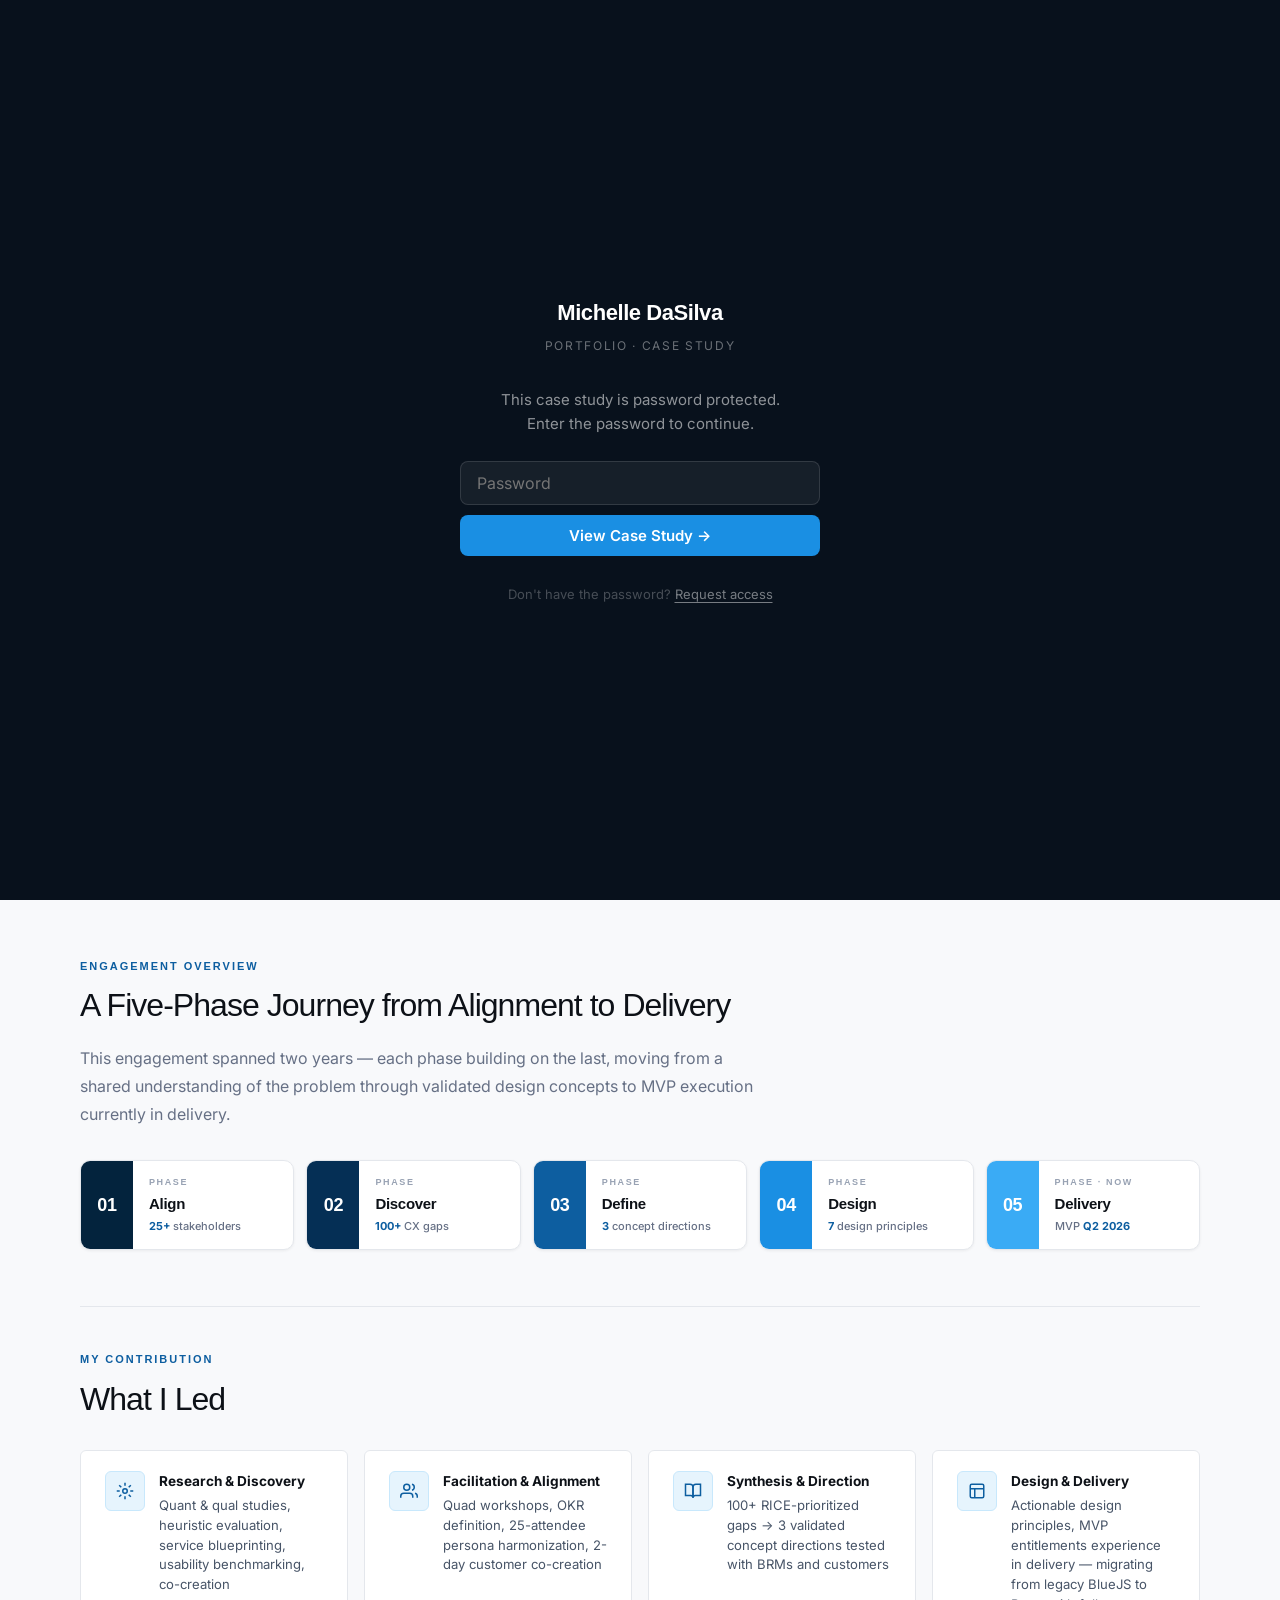
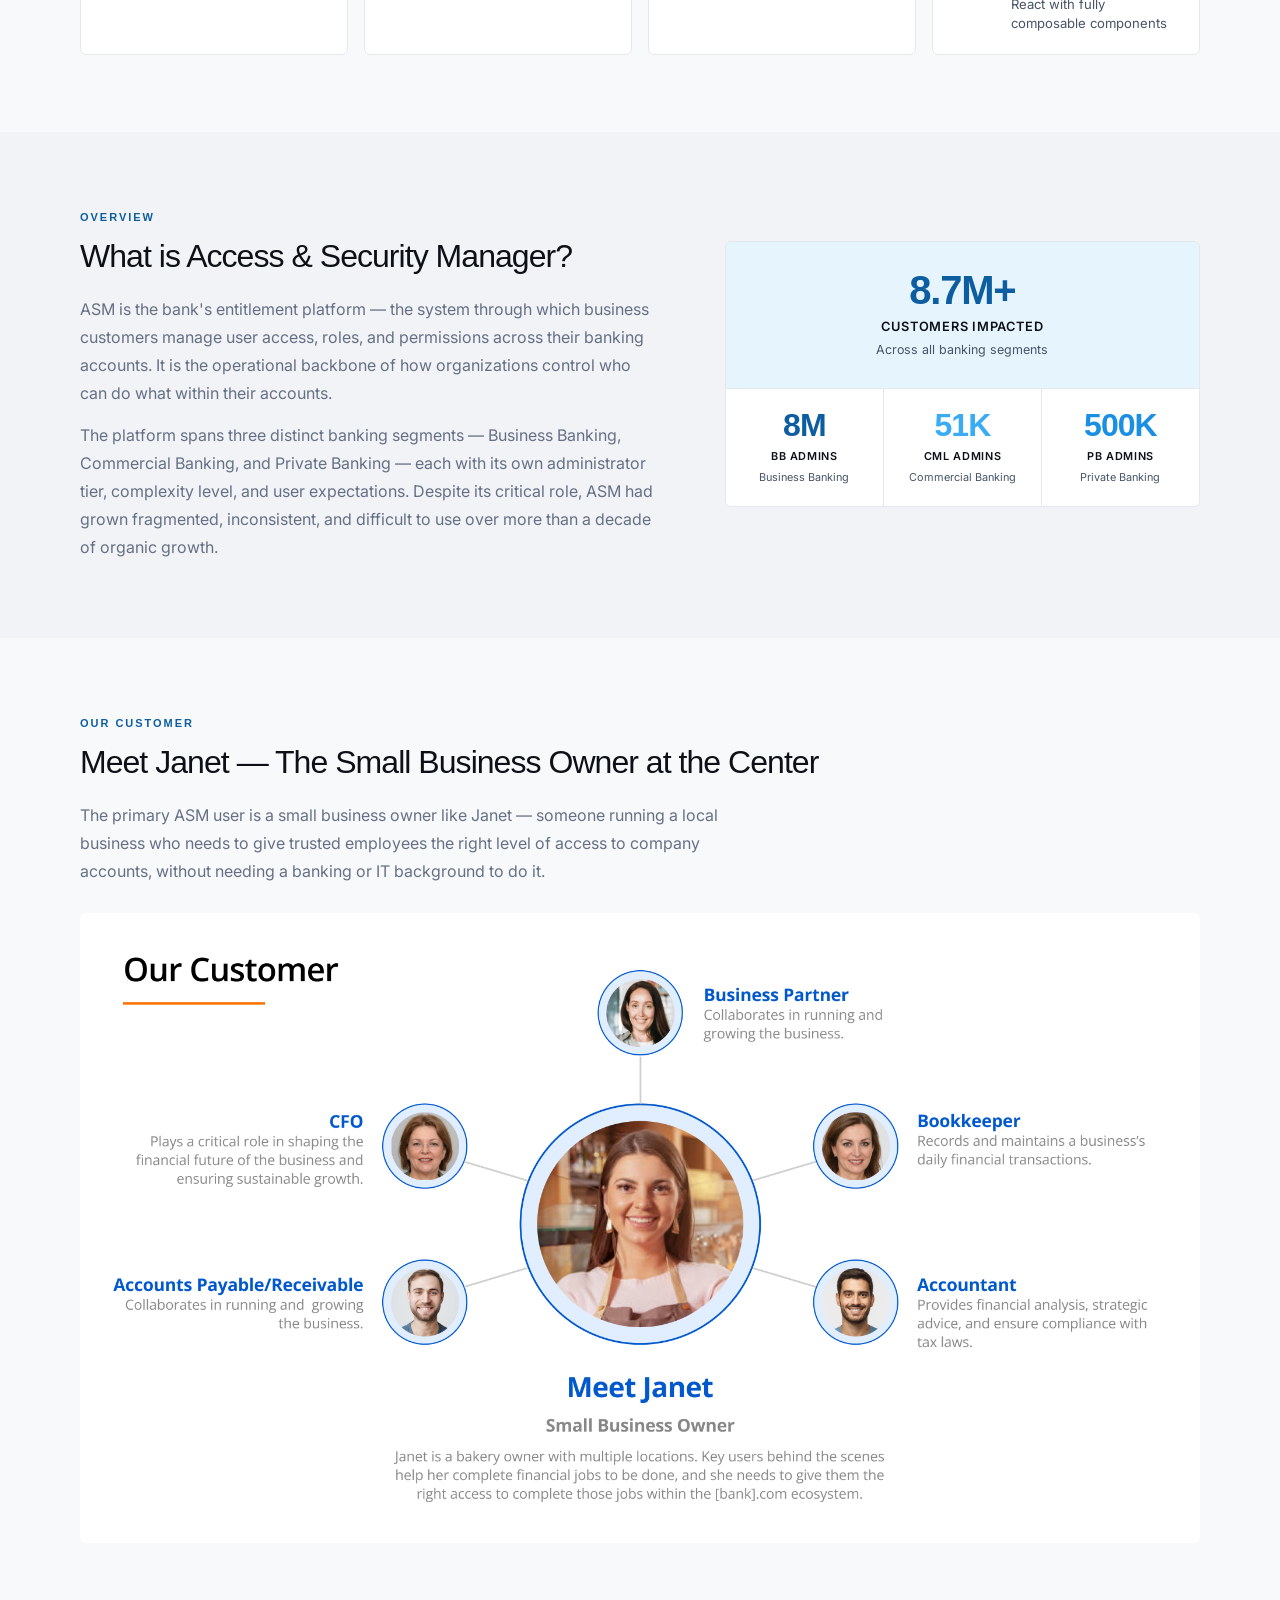
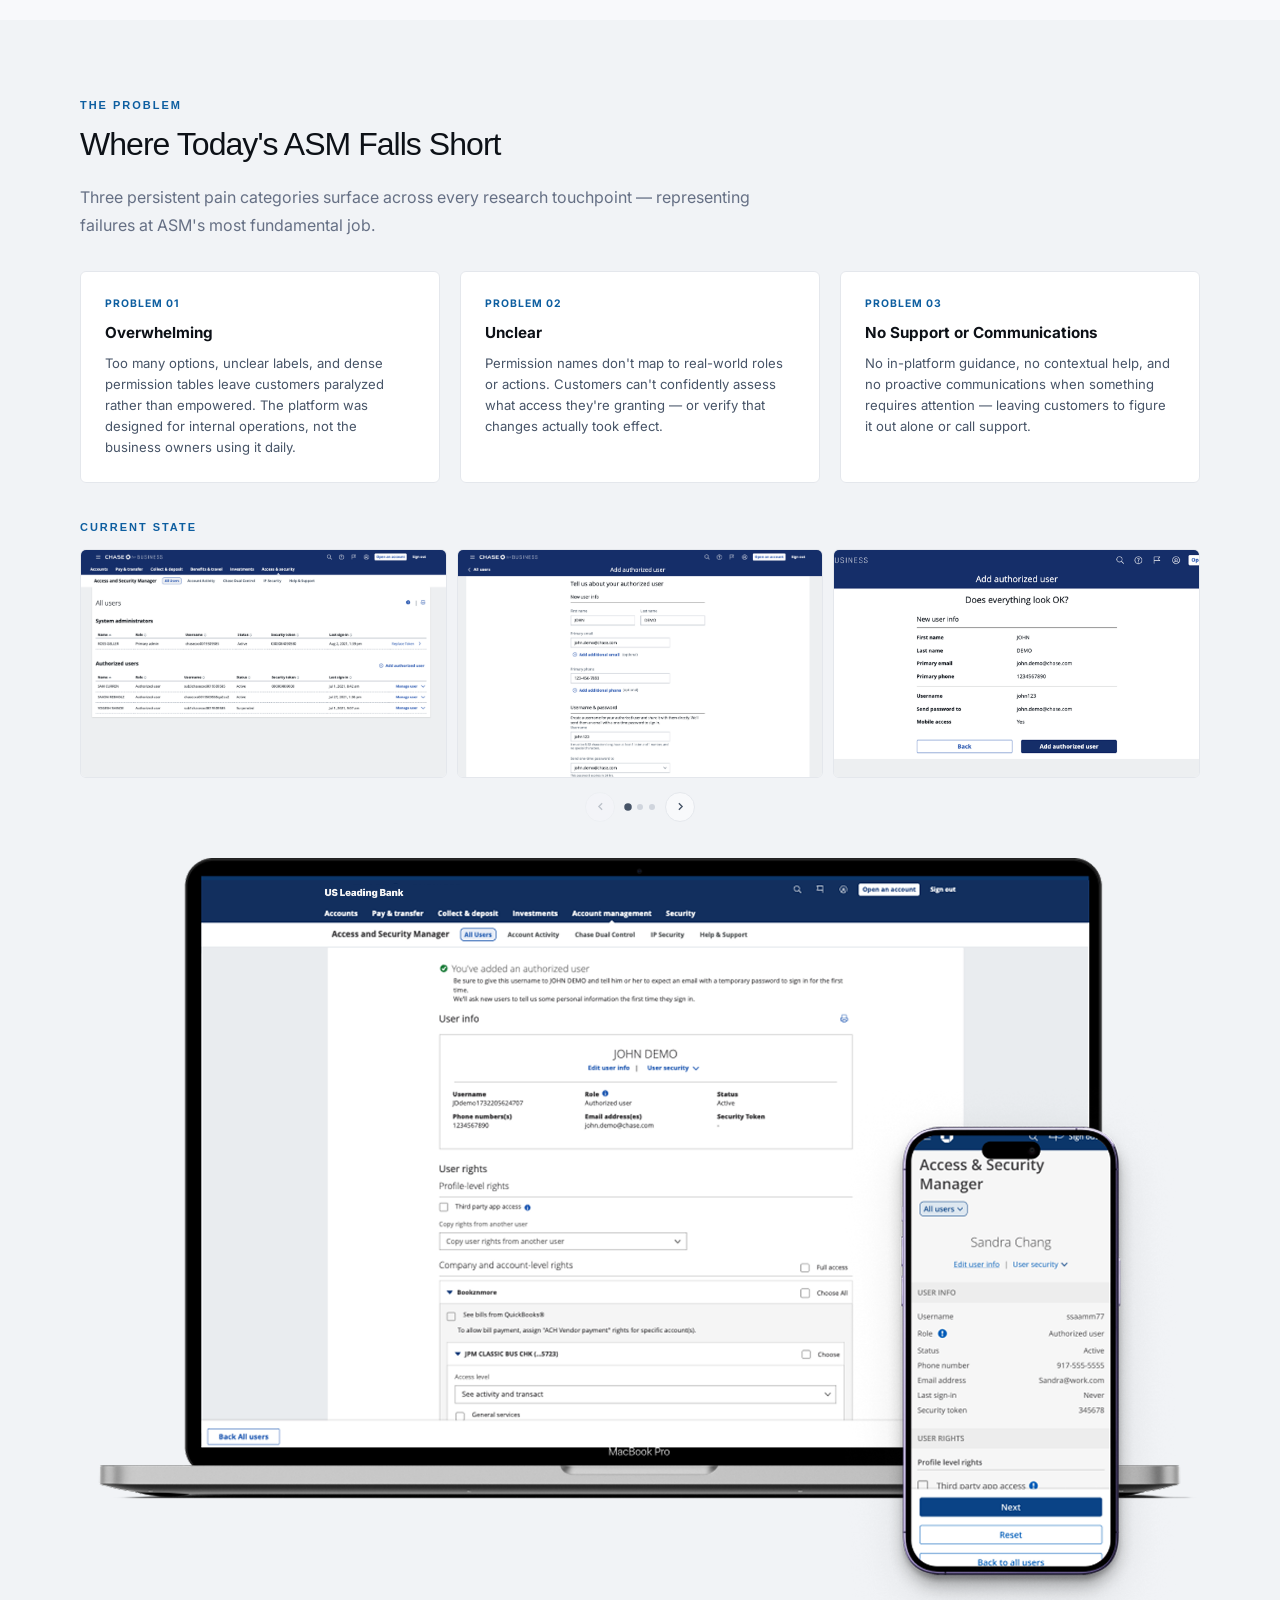
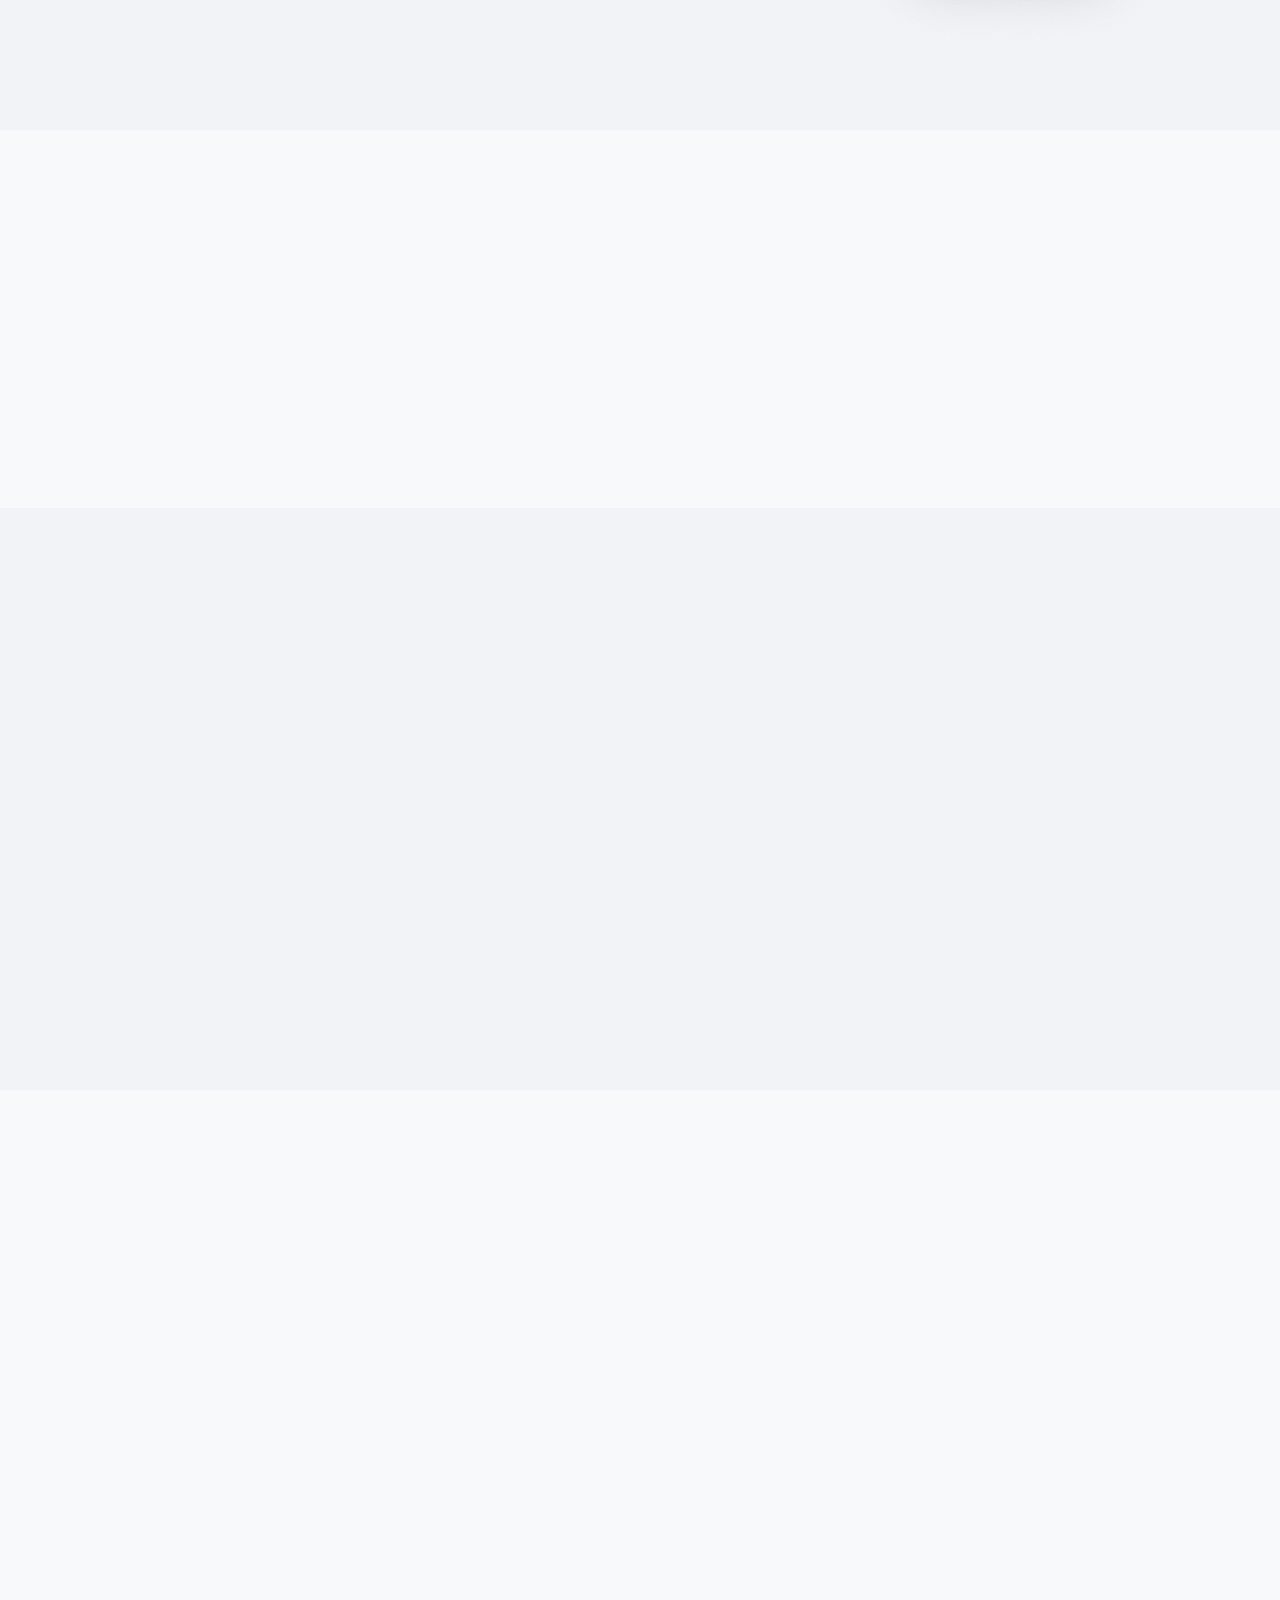
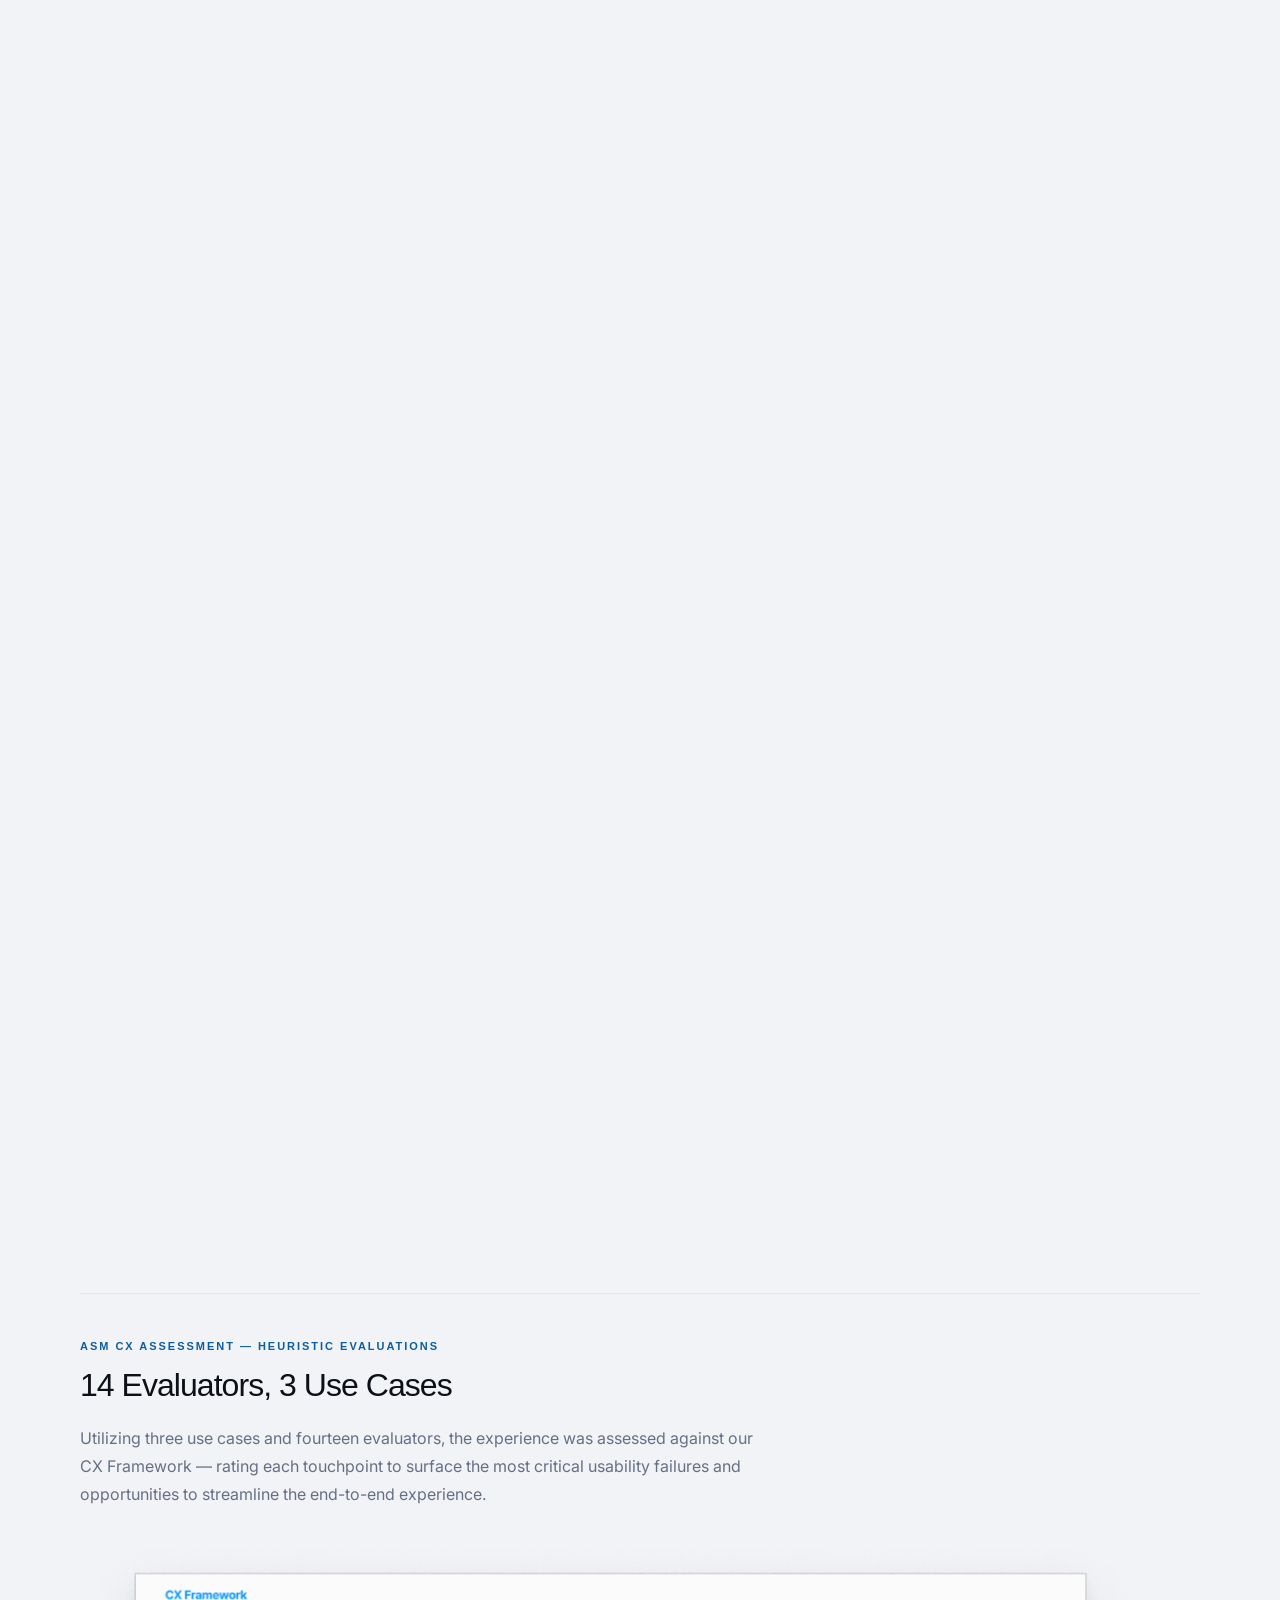
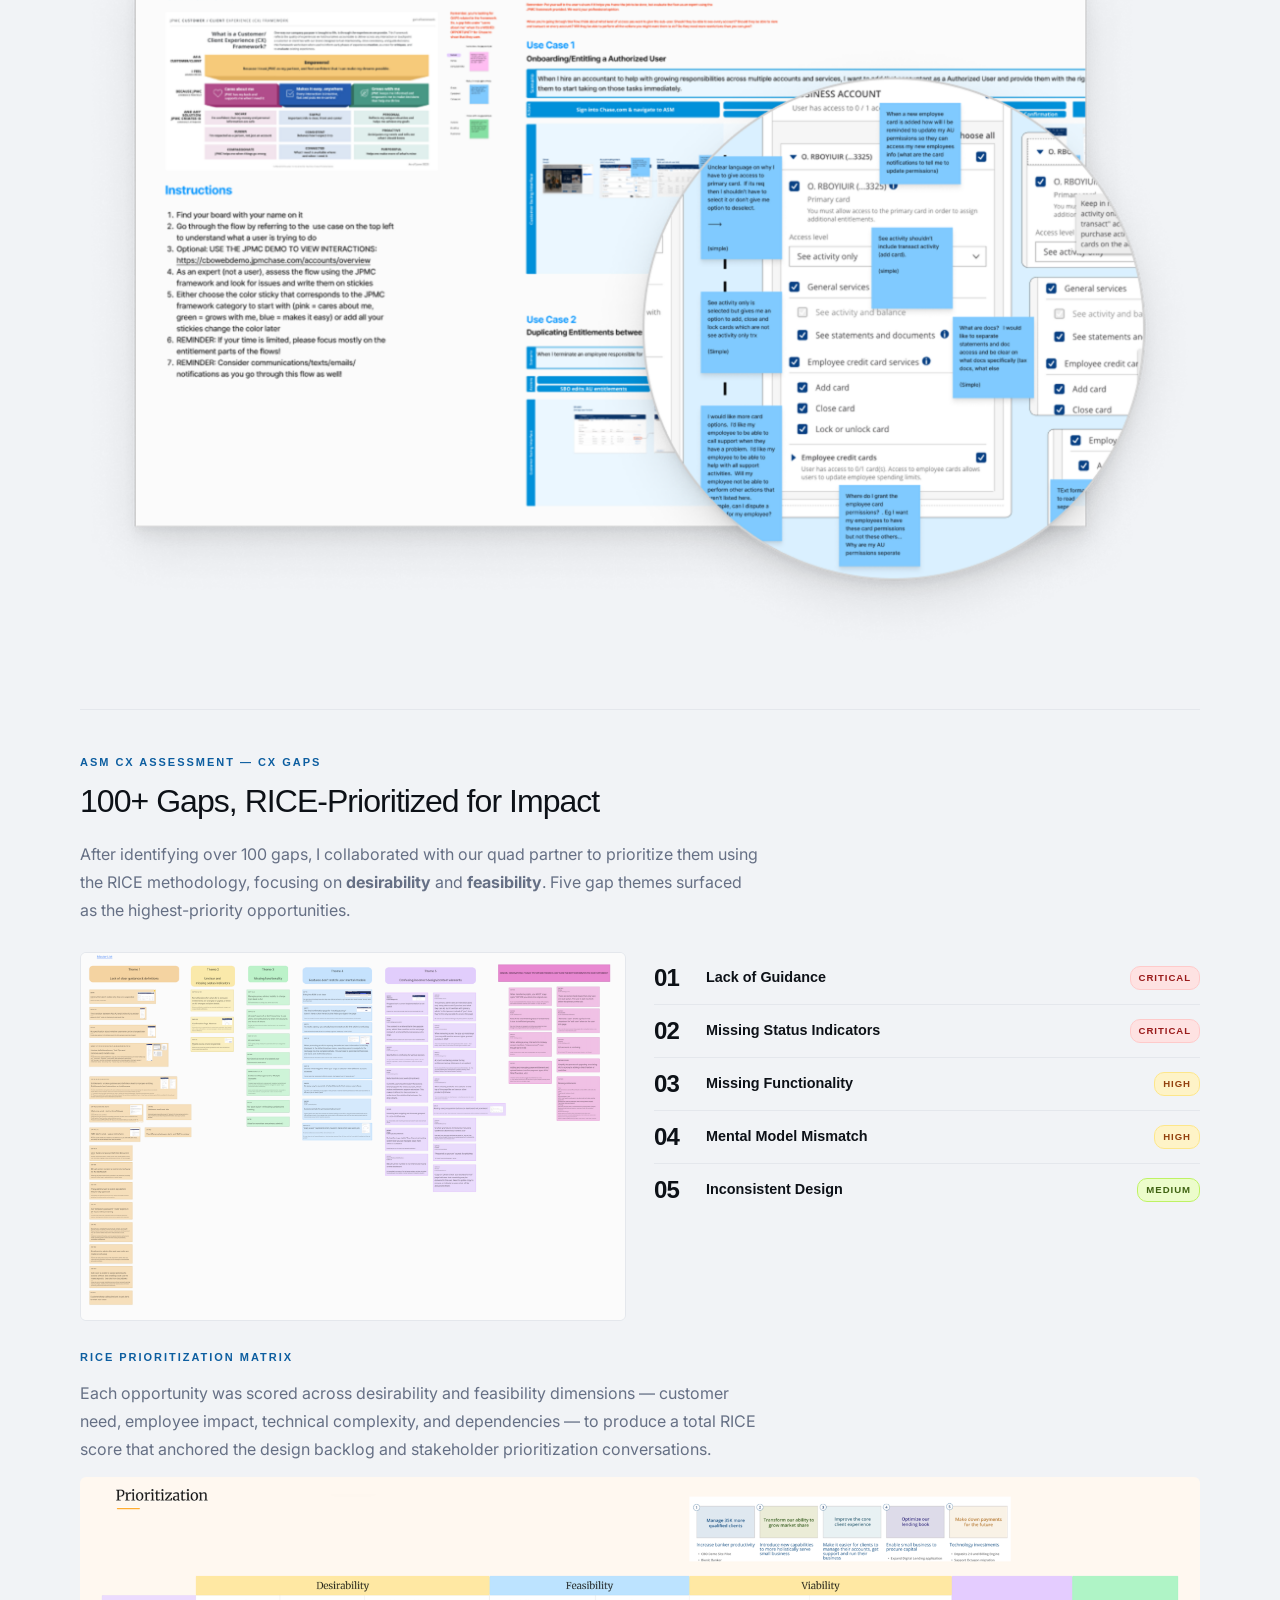
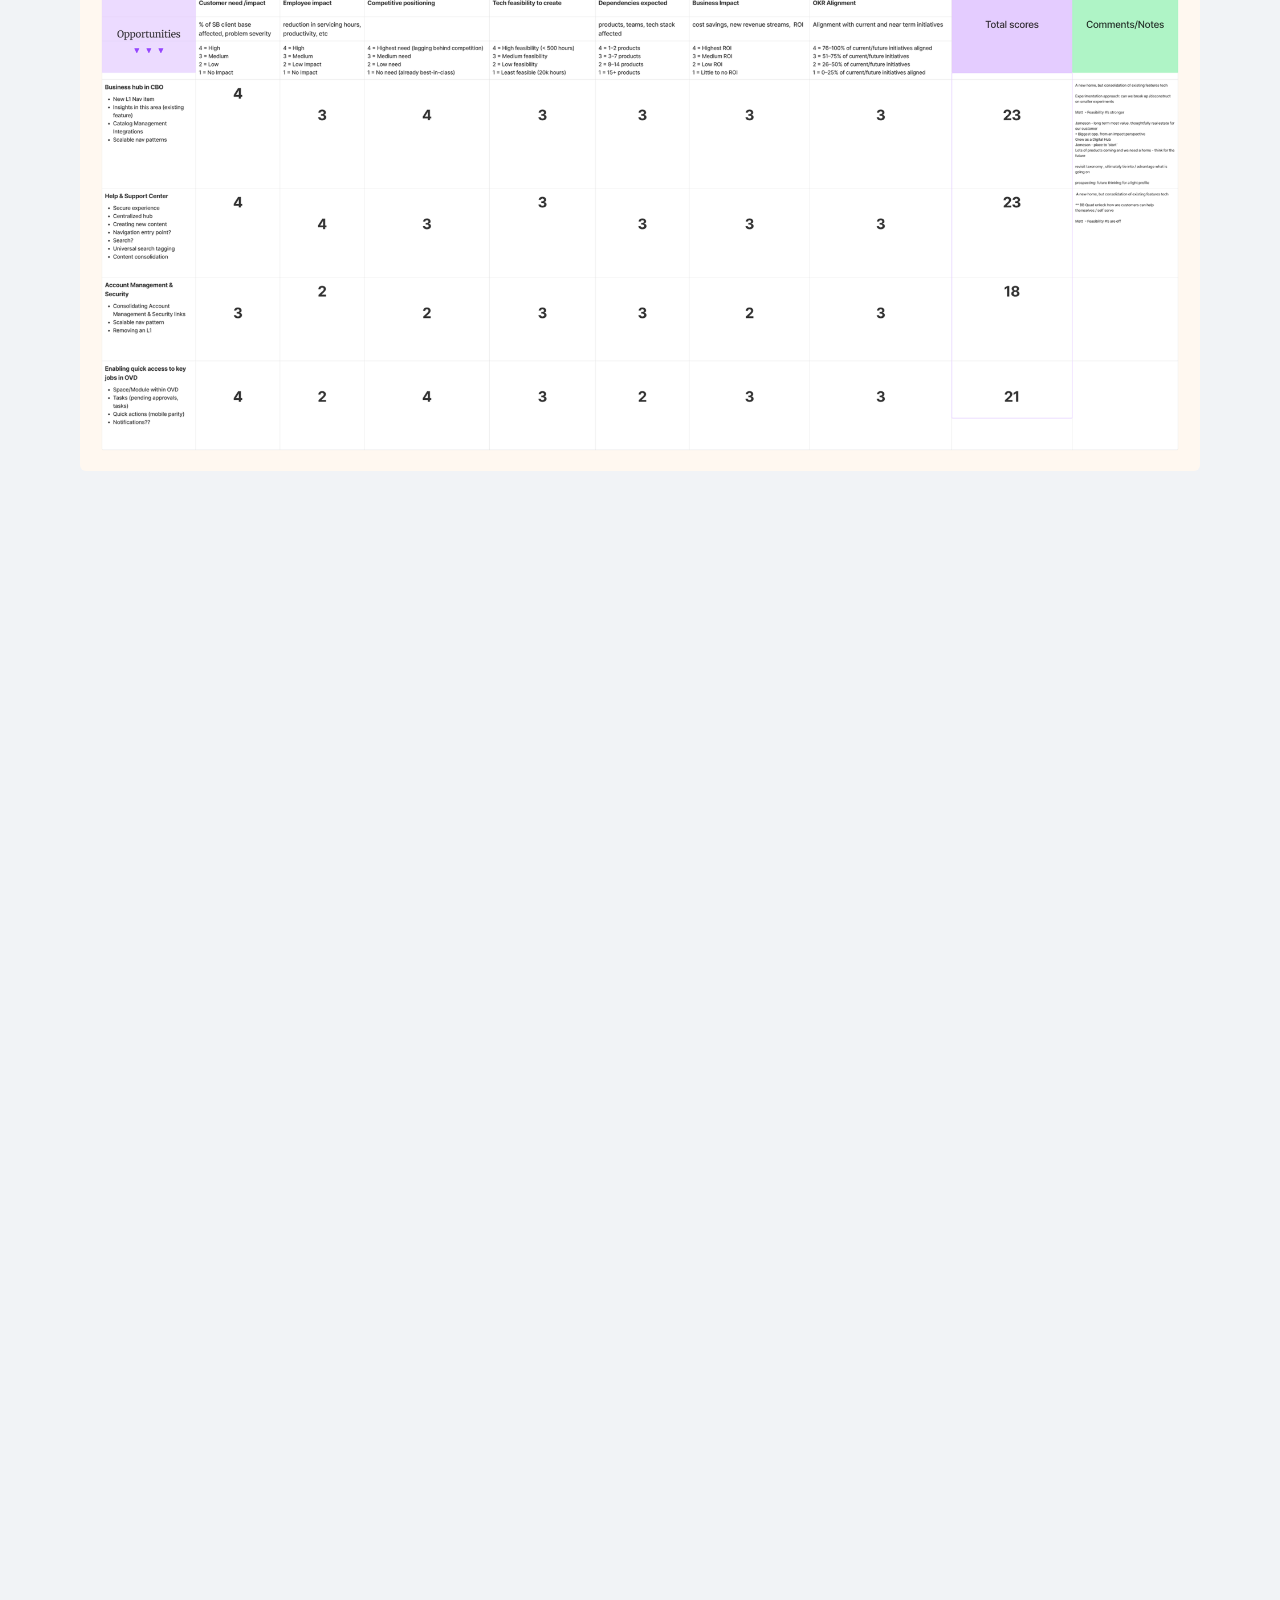
==== commit 9e1ecb63: "ASM case study: sliders, content cleanup, mobile fixes - Replace all asm-cx-card boxed grids with co" ====
--- a/case-studies/jpmorgan-asm.html
+++ b/case-studies/jpmorgan-asm.html
@@ -58,6 +58,13 @@
     /* Spacing utility — subsection dividers within a phase */
     .asm-subsection { margin-top: 56px; padding-top: 44px; border-top: 1px solid var(--gray-200); }
     .asm-subsection--sm { margin-top: 36px; padding-top: 32px; border-top: 1px solid var(--gray-200); }
+    .asm-step-header { margin-top: 80px; padding-top: 40px; border-top: 2px solid var(--gray-900); }
+    .asm-step-header .cs-section-label { color: var(--gray-700); }
+    .asm-step-header .cs-section-title { font-size: clamp(1.75rem, 3.5vw, 2.25rem); font-weight: 400; }
+    @media (max-width: 640px) { .asm-step-header { margin-top: 48px; padding-top: 28px; } }
+    .asm-co-create-layout { display: grid; grid-template-columns: 1fr 1fr; gap: 40px; align-items: center; }
+    @media (max-width: 720px) { .asm-co-create-layout { grid-template-columns: 1fr; } }
+    @media (max-width: 720px) { .asm-co-create-layout img { aspect-ratio: 16/7; } }
 
     /* Sub-section headings (h3 level, within a section) */
     .asm-sub-label {
@@ -668,13 +675,43 @@
     }
 
     /* ── Screenshot gallery ── */
-    .asm-gallery {
+    /* ── End-to-End slider ── */
+    .asm-slider { margin-top: 24px; }
+    .asm-slider-viewport { overflow: hidden; }
+    .asm-slider-track {
+      display: flex;
+      transition: transform 0.42s cubic-bezier(0.4, 0, 0.2, 1);
+    }
+    .asm-slider-page {
+      min-width: 100%;
       display: grid;
       grid-template-columns: repeat(3, 1fr);
       gap: 10px;
-      margin-top: 24px;
-    }
-    @media (max-width: 600px) { .asm-gallery { grid-template-columns: repeat(2, 1fr); } }
+    }
+    @media (max-width: 600px) { .asm-slider-page { grid-template-columns: repeat(2, 1fr); } }
+    .asm-slider-footer {
+      display: flex; align-items: center; justify-content: center;
+      gap: 10px; margin-top: 14px;
+    }
+    .asm-slider-btn {
+      width: 30px; height: 30px; border-radius: 50%;
+      background: var(--gray-50); border: 1px solid var(--gray-200);
+      cursor: pointer; display: flex; align-items: center; justify-content: center;
+      color: var(--gray-600); flex-shrink: 0;
+      transition: background 0.15s, border-color 0.15s;
+    }
+    .asm-slider-btn:hover:not(:disabled) { background: var(--gray-100); border-color: var(--gray-300); }
+    .asm-slider-btn:disabled { opacity: 0.3; cursor: default; }
+    .asm-slider-btn svg { width: 13px; height: 13px; }
+    .asm-slider-dots { display: flex; gap: 6px; align-items: center; }
+    .asm-slider-dot {
+      width: 6px; height: 6px; border-radius: 50%;
+      background: var(--gray-300); border: none; padding: 0; cursor: pointer;
+      transition: background 0.2s, transform 0.2s;
+    }
+    .asm-slider-dot.active { background: var(--gray-600); transform: scale(1.25); }
+    .asm-slide { min-width: 100%; }
+    .asm-slide img { width: 100%; display: block; border-radius: var(--radius-md); cursor: zoom-in; }
     .asm-gallery-thumb {
       position: relative;
       aspect-ratio: 16/10;
@@ -1011,7 +1048,7 @@
             </div>
             <div>
               <div class="asm-contribution-title">Design &amp; Delivery</div>
-              <div class="asm-contribution-desc">Actionable design principles, MVP entitlements experience in delivery on the bank's Octagon design system</div>
+              <div class="asm-contribution-desc">Actionable design principles, MVP entitlements experience in delivery — migrating from legacy BlueJS to React with fully composable components</div>
             </div>
           </div>
         </div>
@@ -1102,6 +1139,62 @@
         </div>
 
         <div class="fade-in" style="margin-top:36px;">
+          <p class="cs-section-label">Current State</p>
+          <div class="asm-slider" style="margin-top:10px;">
+            <div class="asm-slider-viewport">
+              <div class="asm-slider-track" id="asmCurrentTrack">
+                <!-- Page 1: screens 01–03 -->
+                <div class="asm-slider-page">
+                  <div><div class="asm-gallery-thumb" style="cursor:zoom-in;"><img src="../assets/images/jpmorgan/asm/01 1.png" alt="Current state — screen 01" loading="lazy" /></div></div>
+                  <div><div class="asm-gallery-thumb" style="cursor:zoom-in;"><img src="../assets/images/jpmorgan/asm/02 1.png" alt="Current state — screen 02" loading="lazy" /></div></div>
+                  <div><div class="asm-gallery-thumb" style="cursor:zoom-in;"><img src="../assets/images/jpmorgan/asm/03 1.png" alt="Current state — screen 03" loading="lazy" /></div></div>
+                </div>
+                <!-- Page 2: screens 04–06 -->
+                <div class="asm-slider-page">
+                  <div><div class="asm-gallery-thumb" style="cursor:zoom-in;"><img src="../assets/images/jpmorgan/asm/04 1.png" alt="Current state — screen 04" loading="lazy" /></div></div>
+                  <div><div class="asm-gallery-thumb" style="cursor:zoom-in;"><img src="../assets/images/jpmorgan/asm/05 1.png" alt="Current state — screen 05" loading="lazy" /></div></div>
+                  <div><div class="asm-gallery-thumb" style="cursor:zoom-in;"><img src="../assets/images/jpmorgan/asm/06 1.png" alt="Current state — screen 06" loading="lazy" /></div></div>
+                </div>
+                <!-- Page 3: screen 07 -->
+                <div class="asm-slider-page">
+                  <div><div class="asm-gallery-thumb" style="cursor:zoom-in;"><img src="../assets/images/jpmorgan/asm/07 1.png" alt="Current state — screen 07" loading="lazy" /></div></div>
+                </div>
+              </div>
+            </div>
+            <div class="asm-slider-footer">
+              <button class="asm-slider-btn" id="asmCurrentPrev" aria-label="Previous" disabled>
+                <svg viewBox="0 0 24 24" fill="none" stroke="currentColor" stroke-width="2.5"><path d="M15 18l-6-6 6-6"/></svg>
+              </button>
+              <div class="asm-slider-dots">
+                <button class="asm-slider-dot active" aria-label="Page 1"></button>
+                <button class="asm-slider-dot" aria-label="Page 2"></button>
+                <button class="asm-slider-dot" aria-label="Page 3"></button>
+              </div>
+              <button class="asm-slider-btn" id="asmCurrentNext" aria-label="Next">
+                <svg viewBox="0 0 24 24" fill="none" stroke="currentColor" stroke-width="2.5"><path d="M9 18l6-6-6-6"/></svg>
+              </button>
+            </div>
+          </div>
+        </div>
+
+        <!-- Current state lightbox -->
+        <div class="asm-lightbox" id="asmCurrentLightbox" role="dialog" aria-modal="true" aria-label="Current state viewer">
+          <div class="asm-lightbox-inner">
+            <button class="asm-lightbox-close" id="asmCurrentLbClose" aria-label="Close">
+              <svg viewBox="0 0 24 24" fill="none" stroke="currentColor" stroke-width="2"><path d="M18 6 6 18M6 6l12 12"/></svg>
+            </button>
+            <img class="asm-lightbox-img" id="asmCurrentLbImg" src="" alt="" />
+            <p class="asm-lightbox-counter" id="asmCurrentLbCounter"></p>
+          </div>
+          <button class="asm-lightbox-nav asm-lightbox-prev" id="asmCurrentLbPrev" aria-label="Previous">
+            <svg viewBox="0 0 24 24" fill="none" stroke="currentColor" stroke-width="2"><path d="M15 18l-6-6 6-6"/></svg>
+          </button>
+          <button class="asm-lightbox-nav asm-lightbox-next" id="asmCurrentLbNext" aria-label="Next">
+            <svg viewBox="0 0 24 24" fill="none" stroke="currentColor" stroke-width="2"><path d="M9 18l6-6-6-6"/></svg>
+          </button>
+        </div>
+
+        <div class="fade-in" style="margin-top:36px;">
           <img src="../assets/images/jpmorgan/asm/ASM original design.png" alt="ASM original design — the existing permissions interface showing its complexity and fragmented layout" style="width:100%; display:block; border-radius:var(--radius-md);" />
         </div>
       </div>
@@ -1181,55 +1274,11 @@
 
         <div class="fade-in">
           <p class="cs-section-label">Aligning on the Problem</p>
-          <h2 class="cs-section-title">Understanding the Problem</h2>
+          <h2 class="cs-section-title">A Shared Starting Point</h2>
           <p class="cs-text">Before any research or design work could begin, the team needed a shared definition of what ASM was supposed to help customers accomplish — and what was getting in the way.</p>
 
-          <!-- Problem section — unified unit -->
-          <div class="asm-problem-section">
-
-            <div class="asm-problem-block asm-jtbd-card">
-              <span class="asm-problem-eyebrow">Job to Be Done</span>
-              <p class="asm-problem-jtbd-text">As a business owner, I need to delegate financial management to staff and trusted partners (bookkeepers, accountants, advisors) without giving up control or introducing risk.</p>
-            </div>
-
-            <div class="asm-problem-block">
-              <span class="asm-problem-eyebrow">The Problem</span>
-              <p class="asm-problem-headline">Adding and entitling sub-users is so <em>overwhelming</em> and unclear that owners abandon the task — or worse, hand out full access just to move on.</p>
-            </div>
-
-            <div class="asm-problem-block">
-              <span class="asm-problem-eyebrow">Why it breaks down</span>
-              <div class="asm-problem-breakdown">
-                <div class="asm-problem-bd-item">
-                  <div class="asm-problem-bd-num">01</div>
-                  <div class="asm-problem-bd-label">Disorganized entitlements</div>
-                  <p class="asm-problem-bd-text">Permissions are hard to map to real business roles and needs.</p>
-                </div>
-                <div class="asm-problem-bd-item">
-                  <div class="asm-problem-bd-num">02</div>
-                  <div class="asm-problem-bd-label">Lack of guidance</div>
-                  <p class="asm-problem-bd-text">Documentation doesn't build confidence in security decisions.</p>
-                </div>
-                <div class="asm-problem-bd-item">
-                  <div class="asm-problem-bd-num">03</div>
-                  <div class="asm-problem-bd-label">No confirmation</div>
-                  <p class="asm-problem-bd-text">Notifications fail to confirm whether actions actually succeeded.</p>
-                </div>
-                <div class="asm-problem-bd-item">
-                  <div class="asm-problem-bd-num">04</div>
-                  <div class="asm-problem-bd-label">Friction causes abandonment</div>
-                  <p class="asm-problem-bd-text">The overall difficulty of the entitlements experience makes owners want to abandon the task entirely.</p>
-                </div>
-              </div>
-            </div>
-
-            <div class="asm-problem-block">
-              <span class="asm-problem-eyebrow">The Cost</span>
-              <div class="asm-problem-cost">
-                <p>Owners either over-permission their teams, second-guess every decision, or absorb the work themselves — concentrating risk and bottlenecking the business.</p>
-              </div>
-            </div>
-
+          <div style="margin-top:24px;">
+            <img src="../assets/images/jpmorgan/asm/problem statement.png" alt="ASM problem statement — JTBD, problem definition, root causes, and cost" style="width:100%; display:block; border-radius:var(--radius-md);" />
           </div>
         </div>
 
@@ -1294,42 +1343,10 @@
         </div>
 
         <!-- Step 1: Get to Know Our Customers -->
-        <div class="asm-subsection fade-in">
+        <div class="asm-subsection asm-step-header fade-in">
           <p class="cs-section-label">Discovery Journey — Step 1</p>
           <h2 class="cs-section-title">Get to Know Our Customers</h2>
-          <div class="asm-cx-card" style="margin-top:20px;">
-            <div class="asm-cx-card__body">
-              <div class="asm-cx-card__col" style="gap:20px;">
-                <div style="display:flex; flex-direction:column; gap:5px;">
-                  <span class="asm-cx-card__col-heading" style="margin-bottom:0;">Activity</span>
-                  <span style="font-size:0.875rem; color:var(--gray-600); line-height:1.55;">Define our Personas</span>
-                </div>
-                <div style="display:flex; flex-direction:column; gap:5px; padding-top:16px; border-top:1px solid var(--gray-200);">
-                  <span class="asm-cx-card__col-heading" style="margin-bottom:0;">Outcome</span>
-                  <span style="font-size:0.875rem; color:var(--gray-600); line-height:1.55;">4 SB Personas, their JTBD and Entitlement needs</span>
-                </div>
-              </div>
-              <div class="asm-cx-card__col asm-cx-card__col--border">
-                <p class="asm-cx-card__col-heading">What did we want to learn?</p>
-                <div class="asm-cx-learn-row">
-                  <span class="asm-cx-learn-label">Design</span>
-                  <span class="asm-cx-learn-desc">Better understand our customers and the users they hire, their JTBD, unique needs and pain points</span>
-                </div>
-                <div class="asm-cx-learn-row">
-                  <span class="asm-cx-learn-label">Data</span>
-                  <span class="asm-cx-learn-desc">How to improve the product by moving from a mindset of features to a scalable product</span>
-                </div>
-                <div class="asm-cx-learn-row">
-                  <span class="asm-cx-learn-label">Tech</span>
-                  <span class="asm-cx-learn-desc">Our current platform and how to create a "One Bank Customer"</span>
-                </div>
-                <div class="asm-cx-learn-row">
-                  <span class="asm-cx-learn-label">Product</span>
-                  <span class="asm-cx-learn-desc">Wanted to see how many SBOs gave entitlements</span>
-                </div>
-              </div>
-            </div>
-          </div>
+          <p class="cs-text">Each discipline entered this step with a different question. Design needed to understand the jobs customers hire their employees to do. Tech was mapping toward a "One Bank Customer" architecture. Product needed baseline data on how many SBOs were actually granting entitlements. Persona definition gave all four a shared foundation to build from.</p>
         </div>
 
         <!-- Personas -->
@@ -1376,7 +1393,47 @@
 
         <div class="fade-in" style="margin-top:36px;">
           <p class="cs-section-label">Workshop Output</p>
-          <img src="../assets/images/jpmorgan/asm/profile harm business owner.png" alt="Profile harmonization — business owner workshop output" style="width:100%; display:block; border-radius:var(--radius-md);" />
+          <div class="asm-slider" style="margin-top:10px;">
+            <div class="asm-slider-viewport">
+              <div class="asm-slider-track" id="asmWorkshopTrack">
+                <div class="asm-slide"><img src="../assets/images/jpmorgan/asm/1.png" alt="Workshop output — slide 1" loading="lazy" data-ws-index="0" /></div>
+                <div class="asm-slide"><img src="../assets/images/jpmorgan/asm/2.png" alt="Workshop output — slide 2" loading="lazy" data-ws-index="1" /></div>
+                <div class="asm-slide"><img src="../assets/images/jpmorgan/asm/3.png" alt="Workshop output — slide 3" loading="lazy" data-ws-index="2" /></div>
+                <div class="asm-slide"><img src="../assets/images/jpmorgan/asm/4.png" alt="Workshop output — slide 4" loading="lazy" data-ws-index="3" /></div>
+              </div>
+            </div>
+            <div class="asm-slider-footer">
+              <button class="asm-slider-btn" id="asmWorkshopPrev" aria-label="Previous" disabled>
+                <svg viewBox="0 0 24 24" fill="none" stroke="currentColor" stroke-width="2.5"><path d="M15 18l-6-6 6-6"/></svg>
+              </button>
+              <div class="asm-slider-dots">
+                <button class="asm-slider-dot active" aria-label="Slide 1"></button>
+                <button class="asm-slider-dot" aria-label="Slide 2"></button>
+                <button class="asm-slider-dot" aria-label="Slide 3"></button>
+                <button class="asm-slider-dot" aria-label="Slide 4"></button>
+              </div>
+              <button class="asm-slider-btn" id="asmWorkshopNext" aria-label="Next">
+                <svg viewBox="0 0 24 24" fill="none" stroke="currentColor" stroke-width="2.5"><path d="M9 18l6-6-6-6"/></svg>
+              </button>
+            </div>
+          </div>
+        </div>
+
+        <!-- Workshop lightbox -->
+        <div class="asm-lightbox" id="asmWorkshopLightbox" role="dialog" aria-modal="true" aria-label="Workshop output viewer">
+          <div class="asm-lightbox-inner">
+            <button class="asm-lightbox-close" id="asmWorkshopLbClose" aria-label="Close">
+              <svg viewBox="0 0 24 24" fill="none" stroke="currentColor" stroke-width="2"><path d="M18 6 6 18M6 6l12 12"/></svg>
+            </button>
+            <img class="asm-lightbox-img" id="asmWorkshopLbImg" src="" alt="" />
+            <p class="asm-lightbox-counter" id="asmWorkshopLbCounter"></p>
+          </div>
+          <button class="asm-lightbox-nav asm-lightbox-prev" id="asmWorkshopLbPrev" aria-label="Previous">
+            <svg viewBox="0 0 24 24" fill="none" stroke="currentColor" stroke-width="2"><path d="M15 18l-6-6 6-6"/></svg>
+          </button>
+          <button class="asm-lightbox-nav asm-lightbox-next" id="asmWorkshopLbNext" aria-label="Next">
+            <svg viewBox="0 0 24 24" fill="none" stroke="currentColor" stroke-width="2"><path d="M9 18l6-6-6-6"/></svg>
+          </button>
         </div>
 
         <!-- Customer themes -->
@@ -1469,60 +1526,10 @@
         </div>
 
         <!-- CX Assessment — Step 2 (merged) -->
-        <div class="asm-subsection fade-in">
+        <div class="asm-subsection asm-step-header fade-in">
           <p class="cs-section-label">Discovery Journey — Step 2</p>
           <h2 class="cs-section-title">ASM CX Assessment</h2>
-
-          <!-- Unified overview card -->
-          <div class="asm-cx-card fade-in">
-            <div class="asm-cx-card__meta">
-              <div class="asm-cx-card__meta-item">
-                <span class="asm-cx-card__meta-label">Activity</span>
-                <span class="asm-cx-card__meta-value">ASM CX Assessment</span>
-              </div>
-              <div class="asm-cx-card__meta-item">
-                <span class="asm-cx-card__meta-label">Outcome</span>
-                <span class="asm-cx-card__meta-value">Prioritized gaps in ASM product backlog</span>
-              </div>
-              <div class="asm-cx-card__meta-item">
-                <span class="asm-cx-card__meta-label">Scope</span>
-                <span class="asm-cx-card__meta-value">Business Banking · Digital (Web / Mobile)</span>
-              </div>
-              <div class="asm-cx-card__meta-item">
-                <span class="asm-cx-card__meta-label">Features</span>
-                <span class="asm-cx-card__meta-value">Manage Users · Managing Entitlements · Communications &amp; Notifications</span>
-              </div>
-            </div>
-            <div class="asm-cx-card__body">
-              <div class="asm-cx-card__col">
-                <p class="asm-cx-card__col-heading">What did we want to learn?</p>
-                <div class="asm-cx-learn-row">
-                  <span class="asm-cx-learn-label">Design</span>
-                  <span class="asm-cx-learn-desc">Understand our ASM entitlement experience</span>
-                </div>
-                <div class="asm-cx-learn-row">
-                  <span class="asm-cx-learn-label">Data</span>
-                  <span class="asm-cx-learn-desc">Understand the data usage</span>
-                </div>
-                <div class="asm-cx-learn-row">
-                  <span class="asm-cx-learn-label">Tech</span>
-                  <span class="asm-cx-learn-desc">Understand constraints on legacy platforms e.g. GWS that affect the customer experience</span>
-                </div>
-                <div class="asm-cx-learn-row">
-                  <span class="asm-cx-learn-label">Product</span>
-                  <span class="asm-cx-learn-desc">Understand where the pain points are within our product entitlements</span>
-                </div>
-              </div>
-              <div class="asm-cx-card__col asm-cx-card__col--border">
-                <p class="asm-cx-card__col-heading">Key Use Cases</p>
-                <ul class="asm-cx-usecase-list">
-                  <li>Onboarding / entitling authorized users</li>
-                  <li>Sharing primary admin duties</li>
-                  <li>Duplicating rights between authorized users</li>
-                </ul>
-              </div>
-            </div>
-          </div>
+          <p class="cs-text">We assessed the full Business Banking entitlements experience across web and mobile, focused on three core use cases: onboarding authorized users, sharing admin duties, and duplicating rights between users. Tech flagged early that legacy platform constraints (GWS) would bound the solution space; Data mapped usage patterns; Design and Product aligned on where the experience was most broken. The output was a prioritized gap backlog that drove everything that followed.</p>
         </div>
 
         <!-- Service Blueprint -->
@@ -1616,42 +1623,10 @@
         </div>
 
         <!-- Step 3: Future State Explorations -->
-        <div class="asm-subsection fade-in">
+        <div class="asm-subsection asm-step-header fade-in">
           <p class="cs-section-label">Discovery Journey — Step 3</p>
           <h2 class="cs-section-title">Future State Explorations</h2>
-          <div class="asm-cx-card" style="margin-top:20px;">
-            <div class="asm-cx-card__body">
-              <div class="asm-cx-card__col" style="gap:20px;">
-                <div style="display:flex; flex-direction:column; gap:5px;">
-                  <span class="asm-cx-card__col-heading" style="margin-bottom:0;">Activity</span>
-                  <span style="font-size:0.875rem; color:var(--gray-600); line-height:1.55;">De-risk new concepts by gathering early insights from BRMs and users through concept sketching and testing</span>
-                </div>
-                <div style="display:flex; flex-direction:column; gap:5px; padding-top:16px; border-top:1px solid var(--gray-200);">
-                  <span class="asm-cx-card__col-heading" style="margin-bottom:0;">Outcome</span>
-                  <span style="font-size:0.875rem; color:var(--gray-600); line-height:1.55;">Discovery and validation of key entitlement features for our future state ASM Redesign</span>
-                </div>
-              </div>
-              <div class="asm-cx-card__col asm-cx-card__col--border">
-                <p class="asm-cx-card__col-heading">What did we want to learn?</p>
-                <div class="asm-cx-learn-row">
-                  <span class="asm-cx-learn-label">Design</span>
-                  <span class="asm-cx-learn-desc">Explore a reimagined ASM experience centered around role-based templates and new features</span>
-                </div>
-                <div class="asm-cx-learn-row">
-                  <span class="asm-cx-learn-label">Data</span>
-                  <span class="asm-cx-learn-desc">How to support product with data that aligns to a future state of ASM</span>
-                </div>
-                <div class="asm-cx-learn-row">
-                  <span class="asm-cx-learn-label">Tech</span>
-                  <span class="asm-cx-learn-desc">Provide early feedback on feasibility</span>
-                </div>
-                <div class="asm-cx-learn-row">
-                  <span class="asm-cx-learn-label">Product</span>
-                  <span class="asm-cx-learn-desc">Understand desirability</span>
-                </div>
-              </div>
-            </div>
-          </div>
+          <p class="cs-text">The goal was to de-risk new concepts before committing to a direction — gathering early signal from BRMs and customers through concept sketching and testing. Design led explorations centered on role-based templates as the organizing principle. Tech provided early feasibility reads, and Product focused on desirability. The output validated which features were worth carrying into co-creation.</p>
         </div>
 
         <!-- BRM Advisory -->
@@ -1691,8 +1666,8 @@
         </div>
 
         <div class="asm-subsection fade-in">
-          <p class="cs-section-label">Prototype Insights</p>
-          <h2 class="cs-section-title">What the Prototypes Revealed</h2>
+          <p class="cs-section-label">Concept Insights</p>
+          <h2 class="cs-section-title">What the Concepts Revealed</h2>
         </div>
 
         <div class="asm-findings-grid fade-in">
@@ -1718,41 +1693,16 @@
           </div>
         </div>
 
-        <!-- Step 5: Co-Creation -->
-        <div class="asm-subsection fade-in">
-          <p class="cs-section-label">Discovery Journey — Step 5</p>
-          <h2 class="cs-section-title">Co-Creation</h2>
-          <div class="asm-cx-card" style="margin-top:20px;">
-            <div class="asm-cx-card__body">
-              <div class="asm-cx-card__col" style="gap:20px;">
-                <div style="display:flex; flex-direction:column; gap:5px;">
-                  <span class="asm-cx-card__col-heading" style="margin-bottom:0;">Activity</span>
-                  <span style="font-size:0.875rem; color:var(--gray-600); line-height:1.55;">2 Day Co-Creation Workshop</span>
-                </div>
-                <div style="display:flex; flex-direction:column; gap:5px; padding-top:16px; border-top:1px solid var(--gray-200);">
-                  <span class="asm-cx-card__col-heading" style="margin-bottom:0;">Outcome</span>
-                  <span style="font-size:0.875rem; color:var(--gray-600); line-height:1.55;">4 Entitlement Concepts</span>
-                </div>
-              </div>
-              <div class="asm-cx-card__col asm-cx-card__col--border">
-                <p class="asm-cx-card__col-heading">What did we want to learn?</p>
-                <div class="asm-cx-learn-row">
-                  <span class="asm-cx-learn-label">Design</span>
-                  <span class="asm-cx-learn-desc">Understand how BRMs and customers perceive role-based entitlements and the mental model they use to entitle users</span>
-                </div>
-                <div class="asm-cx-learn-row">
-                  <span class="asm-cx-learn-label">Data</span>
-                  <span class="asm-cx-learn-desc">Wanted to see how to define data</span>
-                </div>
-                <div class="asm-cx-learn-row">
-                  <span class="asm-cx-learn-label">Tech</span>
-                  <span class="asm-cx-learn-desc">Provide early feedback on feasibility</span>
-                </div>
-                <div class="asm-cx-learn-row">
-                  <span class="asm-cx-learn-label">Product</span>
-                  <span class="asm-cx-learn-desc">Understand desirability</span>
-                </div>
-              </div>
+        <!-- Step 4: Co-Creation -->
+        <div class="asm-subsection asm-step-header fade-in">
+          <div class="asm-co-create-layout">
+            <div>
+              <p class="cs-section-label">Discovery Journey — Step 4</p>
+              <h2 class="cs-section-title" style="margin-bottom:1rem;">Co-Creation</h2>
+              <p class="cs-text">Over two days, the ASM Quad co-designed alongside BRMs and six small business customers around a shared question: how do business owners actually think about assigning access to the people they hire? Design led the mental model exploration, Tech and Product stress-tested feasibility and desirability in real time. By day two we had four concrete entitlement concepts to bring into validation.</p>
+            </div>
+            <div>
+              <img src="https://images.unsplash.com/photo-1758873271687-ec6b5bc28fe8?auto=format&fit=crop&w=800&q=80" alt="Team collaborating around a table in a co-creation workshop" style="width:100%; display:block; border-radius:var(--radius-md); object-fit:cover; aspect-ratio:16/9;" />
             </div>
           </div>
         </div>
@@ -1803,43 +1753,37 @@
           </div>
         </div>
 
+        <!-- Co-Creation Key Findings -->
+        <div class="asm-subsection fade-in">
+          <p class="cs-section-label">Co-Creation Workshop — Key Findings</p>
+          <h2 class="cs-section-title">Key Findings Across All Concepts</h2>
+          <p class="cs-text">Four consistent signals emerged regardless of which concept customers engaged with — forming the design principles carried into the Define phase.</p>
+        </div>
+
+        <div class="asm-findings-grid fade-in">
+          <div class="asm-finding-card">
+            <div class="asm-finding-title">User Information Flow</div>
+            <div class="asm-finding-desc">Customers preferred entering user information before assigning entitlements — a clear mental model preference that needed to be built into the core flow.</div>
+          </div>
+          <div class="asm-finding-card">
+            <div class="asm-finding-title">Customization and Flexibility</div>
+            <div class="asm-finding-desc">SBOs consistently valued the ability to customize and fine-tune entitlements and permissions beyond any preset template.</div>
+          </div>
+          <div class="asm-finding-card">
+            <div class="asm-finding-title">Trust and Simplicity</div>
+            <div class="asm-finding-desc">High trust in Chase's recommendations — and a strong preference for straightforward, user-friendly experiences over complex control panels.</div>
+          </div>
+          <div class="asm-finding-card">
+            <div class="asm-finding-title">Role and Entitlement Clarity</div>
+            <div class="asm-finding-desc">Clear and accurate categorization of roles and entitlements was essential — ambiguous labels eroded confidence in every concept tested.</div>
+          </div>
+        </div>
+
         <!-- Last Step: Test Current State Experience -->
-        <div class="asm-subsection fade-in">
+        <div class="asm-subsection asm-step-header fade-in">
           <p class="cs-section-label">Discovery Journey — Last Step</p>
           <h2 class="cs-section-title">Test Current State Experience</h2>
-          <div class="asm-cx-card" style="margin-top:20px;">
-            <div class="asm-cx-card__body">
-              <div class="asm-cx-card__col" style="gap:20px;">
-                <div style="display:flex; flex-direction:column; gap:5px;">
-                  <span class="asm-cx-card__col-heading" style="margin-bottom:0;">Activity</span>
-                  <span style="font-size:0.875rem; color:var(--gray-600); line-height:1.55;">Benchmark Test</span>
-                </div>
-                <div style="display:flex; flex-direction:column; gap:5px; padding-top:16px; border-top:1px solid var(--gray-200);">
-                  <span class="asm-cx-card__col-heading" style="margin-bottom:0;">Outcome</span>
-                  <span style="font-size:0.875rem; color:var(--gray-600); line-height:1.55;">Customer Insights</span>
-                </div>
-              </div>
-              <div class="asm-cx-card__col asm-cx-card__col--border">
-                <p class="asm-cx-card__col-heading">What did we want to learn?</p>
-                <div class="asm-cx-learn-row">
-                  <span class="asm-cx-learn-label">Design</span>
-                  <span class="asm-cx-learn-desc">Validate identified gaps through current state usability test with our customers</span>
-                </div>
-                <div class="asm-cx-learn-row">
-                  <span class="asm-cx-learn-label">Data</span>
-                  <span class="asm-cx-learn-desc">Understand current data constraints</span>
-                </div>
-                <div class="asm-cx-learn-row">
-                  <span class="asm-cx-learn-label">Tech</span>
-                  <span class="asm-cx-learn-desc">Understand constraints on legacy platforms e.g. GWS that affect the customer experience</span>
-                </div>
-                <div class="asm-cx-learn-row">
-                  <span class="asm-cx-learn-label">Product</span>
-                  <span class="asm-cx-learn-desc">Understand where the pain points are within our current ASM experience</span>
-                </div>
-              </div>
-            </div>
-          </div>
+          <p class="cs-text">Before measuring against a redesign, we needed a baseline. Design ran current-state usability tests with real customers to validate the gaps already identified — turning heuristic findings into confirmed evidence. Data mapped underlying constraints, and Tech confirmed which GWS legacy platform limitations would define the boundaries of the solution space.</p>
         </div>
 
         <!-- Benchmark -->
@@ -1898,41 +1842,9 @@
 
         <!-- Define step framing card -->
         <div class="fade-in">
-          <p class="cs-section-label">Define Journey — First Step</p>
+          <p class="cs-section-label">Define Journey</p>
           <h2 class="cs-section-title">Define, Refine and Test</h2>
-          <div class="asm-cx-card" style="margin-top:20px;">
-            <div class="asm-cx-card__body">
-              <div class="asm-cx-card__col" style="gap:20px;">
-                <div style="display:flex; flex-direction:column; gap:5px;">
-                  <span class="asm-cx-card__col-heading" style="margin-bottom:0;">Activity</span>
-                  <span style="font-size:0.875rem; color:var(--gray-600); line-height:1.55;">Define and test role-based entitlement concepts that solve our customer's needs</span>
-                </div>
-                <div style="display:flex; flex-direction:column; gap:5px; padding-top:16px; border-top:1px solid var(--gray-200);">
-                  <span class="asm-cx-card__col-heading" style="margin-bottom:0;">Outcome</span>
-                  <span style="font-size:0.875rem; color:var(--gray-600); line-height:1.55;">Most feasible and desirable entitlement approach</span>
-                </div>
-              </div>
-              <div class="asm-cx-card__col asm-cx-card__col--border">
-                <p class="asm-cx-card__col-heading">What did we want to learn?</p>
-                <div class="asm-cx-learn-row">
-                  <span class="asm-cx-learn-label">Design</span>
-                  <span class="asm-cx-learn-desc">Which entitlement experience solves our customer's needs to complete the jobs they are hired for</span>
-                </div>
-                <div class="asm-cx-learn-row">
-                  <span class="asm-cx-learn-label">Data</span>
-                  <span class="asm-cx-learn-desc">How to improve the product by moving from a mindset of features to a scalable product</span>
-                </div>
-                <div class="asm-cx-learn-row">
-                  <span class="asm-cx-learn-label">Tech</span>
-                  <span class="asm-cx-learn-desc">What is feasible with the new entitlement experience approach</span>
-                </div>
-                <div class="asm-cx-learn-row">
-                  <span class="asm-cx-learn-label">Product</span>
-                  <span class="asm-cx-learn-desc">How our customers view our new entitlement experience and its desirability</span>
-                </div>
-              </div>
-            </div>
-          </div>
+          <p class="cs-text">The mandate was to move from ideation to evidence — define and test role-based entitlement concepts with BRMs and customers until one direction proved both feasible and desirable. Design led the JTBD-centered framing, Tech ran real-time feasibility checks, and Product and Data tracked what customers actually responded to. The output drove every decision in Phase 4.</p>
         </div>
 
         <div class="fade-in" style="margin-top:0; padding-top:56px;">
@@ -2147,13 +2059,13 @@
           <div class="asm-current-badge">Currently in Delivery</div>
           <p class="cs-section-label">Where We Are Today</p>
           <h2 class="cs-section-title">From Discovery to Delivery</h2>
-          <p class="cs-text">The team is currently executing the MVP Entitlements redesign — moving the Octagon component work forward by migrating the legacy BlueJS implementation to React, paired with targeted design enhancements that address the highest-priority CX gaps identified across two years of research.</p>
-        </div>
-
-        <div class="asm-findings-grid fade-in" style="grid-template-columns: repeat(2, 1fr); margin-top: 28px;">
+          <p class="cs-text">The team is currently executing the MVP Entitlements redesign — migrating the legacy BlueJS implementation to React, rebuilding all components as fully composable and modernized building blocks, paired with targeted design enhancements that address the highest-priority CX gaps identified across two years of research.</p>
+        </div>
+
+        <div class="asm-findings-grid fade-in" style="margin-top: 28px;">
           <div class="asm-finding-card">
             <div class="asm-finding-title">MVP Entitlements Redesign — Now</div>
-            <div class="asm-finding-desc">Migrating the entitlements experience from BlueJS to React (Octagon components) with design enhancements that resolve key CX gaps originally identified in discovery — clearer labels, account-first navigation, and improved role assignment flow.</div>
+            <div class="asm-finding-desc">Migrating the entitlements experience from legacy BlueJS to React with fully composable components, paired with design enhancements that resolve key CX gaps from discovery — clearer labels, account-first navigation, and improved role assignment flow.</div>
           </div>
           <div class="asm-finding-card">
             <div class="asm-finding-title">Role-Based Discovery — 2026</div>
@@ -2169,82 +2081,106 @@
         <div class="asm-subsection fade-in">
           <p class="cs-section-label">MVP Delivery · 2026</p>
           <h2 class="cs-section-title">The MVP Entitlements Experience</h2>
-          <p class="cs-text">The first shippable milestone — a redesigned entitlements flow built on the Octagon component system, incorporating the highest-priority CX improvements identified through research. The longer-term north star, a fully role-based entitlements experience, is currently back in active discovery.</p>
+          <p class="cs-text">The first shippable milestone — a full migration of the entitlements experience from legacy BlueJS to React, rebuilding all components as composable, modernized building blocks and addressing the highest-priority UX gaps identified across two years of research. The screens below show the complete add-user flow end to end, from user view through permissions confirmation — click any screen to expand.</p>
         </div>
 
         <div class="fade-in" style="margin-top:24px;">
           <img src="../assets/images/jpmorgan/asm/final MVP.png" alt="Final MVP design — the target ASM entitlements experience" style="width:100%; display:block; border-radius:var(--radius-md);" />
         </div>
 
-        <div class="asm-subsection fade-in" style="margin-top:48px;">
-          <p class="cs-section-label">End-to-End Experience</p>
-          <h2 class="cs-section-title">The Add User Experience, End to End</h2>
-          <p class="cs-text">The complete add-user entitlements flow as designed for MVP delivery — from user view through permissions confirmation. Click any screen to expand.</p>
-        </div>
-
-        <div class="asm-gallery fade-in">
-          <div>
-            <div class="asm-gallery-thumb" data-index="0">
-              <img src="../assets/images/jpmorgan/asm/01 User view - MVP View 1.png" alt="01 — User View" loading="lazy" />
-              <div class="asm-gallery-expand"><svg viewBox="0 0 24 24" fill="none" stroke="currentColor" stroke-width="2"><path d="M15 3h6v6M9 21H3v-6M21 3l-7 7M3 21l7-7"/></svg></div>
-            </div>
-            <p class="asm-gallery-label">01 — User View</p>
-          </div>
-          <div>
-            <div class="asm-gallery-thumb" data-index="1">
-              <img src="../assets/images/jpmorgan/asm/02 Add AU - filled in 1.png" alt="02 — Add Authorized User" loading="lazy" />
-              <div class="asm-gallery-expand"><svg viewBox="0 0 24 24" fill="none" stroke="currentColor" stroke-width="2"><path d="M15 3h6v6M9 21H3v-6M21 3l-7 7M3 21l7-7"/></svg></div>
-            </div>
-            <p class="asm-gallery-label">02 — Add Authorized User</p>
-          </div>
-          <div>
-            <div class="asm-gallery-thumb" data-index="2">
-              <img src="../assets/images/jpmorgan/asm/03 CBO - User Type - Happy Path _ Desktop 1.png" alt="03 — User Type Selection" loading="lazy" />
-              <div class="asm-gallery-expand"><svg viewBox="0 0 24 24" fill="none" stroke="currentColor" stroke-width="2"><path d="M15 3h6v6M9 21H3v-6M21 3l-7 7M3 21l7-7"/></svg></div>
-            </div>
-            <p class="asm-gallery-label">03 — User Type Selection</p>
-          </div>
-          <div>
-            <div class="asm-gallery-thumb" data-index="3">
-              <img src="../assets/images/jpmorgan/asm/04 Selection - ASM - Authentication - [CBO] 1.png" alt="04 — Authentication" loading="lazy" />
-              <div class="asm-gallery-expand"><svg viewBox="0 0 24 24" fill="none" stroke="currentColor" stroke-width="2"><path d="M15 3h6v6M9 21H3v-6M21 3l-7 7M3 21l7-7"/></svg></div>
-            </div>
-            <p class="asm-gallery-label">04 — Authentication</p>
-          </div>
-          <div>
-            <div class="asm-gallery-thumb" data-index="4">
-              <img src="../assets/images/jpmorgan/asm/05 CBO - Verify - Add User - CDCA Off _ Desktop 1.png" alt="05 — Verify Add User" loading="lazy" />
-              <div class="asm-gallery-expand"><svg viewBox="0 0 24 24" fill="none" stroke="currentColor" stroke-width="2"><path d="M15 3h6v6M9 21H3v-6M21 3l-7 7M3 21l7-7"/></svg></div>
-            </div>
-            <p class="asm-gallery-label">05 — Verify Add User</p>
-          </div>
-          <div>
-            <div class="asm-gallery-thumb" data-index="5">
-              <img src="../assets/images/jpmorgan/asm/06 CBO - Confirmation - CDCA Off _ Desktop 1.png" alt="06 — Confirmation" loading="lazy" />
-              <div class="asm-gallery-expand"><svg viewBox="0 0 24 24" fill="none" stroke="currentColor" stroke-width="2"><path d="M15 3h6v6M9 21H3v-6M21 3l-7 7M3 21l7-7"/></svg></div>
-            </div>
-            <p class="asm-gallery-label">06 — Confirmation</p>
-          </div>
-          <div>
-            <div class="asm-gallery-thumb" data-index="6">
-              <img src="../assets/images/jpmorgan/asm/07 Permissions - DDA See activity & Transact 1.png" alt="07 — Permissions" loading="lazy" />
-              <div class="asm-gallery-expand"><svg viewBox="0 0 24 24" fill="none" stroke="currentColor" stroke-width="2"><path d="M15 3h6v6M9 21H3v-6M21 3l-7 7M3 21l7-7"/></svg></div>
-            </div>
-            <p class="asm-gallery-label">07 — Permissions</p>
-          </div>
-          <div>
-            <div class="asm-gallery-thumb" data-index="7">
-              <img src="../assets/images/jpmorgan/asm/08 Review Permissions 1.png" alt="08 — Review Permissions" loading="lazy" />
-              <div class="asm-gallery-expand"><svg viewBox="0 0 24 24" fill="none" stroke="currentColor" stroke-width="2"><path d="M15 3h6v6M9 21H3v-6M21 3l-7 7M3 21l7-7"/></svg></div>
-            </div>
-            <p class="asm-gallery-label">08 — Review Permissions</p>
-          </div>
-          <div>
-            <div class="asm-gallery-thumb" data-index="8">
-              <img src="../assets/images/jpmorgan/asm/09 CBO - Permissions Confirmation - CDCA OFF _ Desktop (Updated) 1.png" alt="09 — Permissions Confirmation" loading="lazy" />
-              <div class="asm-gallery-expand"><svg viewBox="0 0 24 24" fill="none" stroke="currentColor" stroke-width="2"><path d="M15 3h6v6M9 21H3v-6M21 3l-7 7M3 21l7-7"/></svg></div>
-            </div>
-            <p class="asm-gallery-label">09 — Permissions Confirmation</p>
+        <div class="asm-slider fade-in">
+          <div class="asm-slider-viewport">
+            <div class="asm-slider-track" id="asmSliderTrack">
+
+              <!-- Page 1: screens 01–03 -->
+              <div class="asm-slider-page">
+                <div>
+                  <div class="asm-gallery-thumb" data-index="0">
+                    <img src="../assets/images/jpmorgan/asm/01 User view - MVP View 1.png" alt="01 — User View" loading="lazy" />
+                    <div class="asm-gallery-expand"><svg viewBox="0 0 24 24" fill="none" stroke="currentColor" stroke-width="2"><path d="M15 3h6v6M9 21H3v-6M21 3l-7 7M3 21l7-7"/></svg></div>
+                  </div>
+                  <p class="asm-gallery-label">01 — User View</p>
+                </div>
+                <div>
+                  <div class="asm-gallery-thumb" data-index="1">
+                    <img src="../assets/images/jpmorgan/asm/02 Add AU - filled in 1.png" alt="02 — Add Authorized User" loading="lazy" />
+                    <div class="asm-gallery-expand"><svg viewBox="0 0 24 24" fill="none" stroke="currentColor" stroke-width="2"><path d="M15 3h6v6M9 21H3v-6M21 3l-7 7M3 21l7-7"/></svg></div>
+                  </div>
+                  <p class="asm-gallery-label">02 — Add Authorized User</p>
+                </div>
+                <div>
+                  <div class="asm-gallery-thumb" data-index="2">
+                    <img src="../assets/images/jpmorgan/asm/03 CBO - User Type - Happy Path _ Desktop 1.png" alt="03 — User Type Selection" loading="lazy" />
+                    <div class="asm-gallery-expand"><svg viewBox="0 0 24 24" fill="none" stroke="currentColor" stroke-width="2"><path d="M15 3h6v6M9 21H3v-6M21 3l-7 7M3 21l7-7"/></svg></div>
+                  </div>
+                  <p class="asm-gallery-label">03 — User Type Selection</p>
+                </div>
+              </div>
+
+              <!-- Page 2: screens 04–06 -->
+              <div class="asm-slider-page">
+                <div>
+                  <div class="asm-gallery-thumb" data-index="3">
+                    <img src="../assets/images/jpmorgan/asm/04 Selection - ASM - Authentication - [CBO] 1.png" alt="04 — Authentication" loading="lazy" />
+                    <div class="asm-gallery-expand"><svg viewBox="0 0 24 24" fill="none" stroke="currentColor" stroke-width="2"><path d="M15 3h6v6M9 21H3v-6M21 3l-7 7M3 21l7-7"/></svg></div>
+                  </div>
+                  <p class="asm-gallery-label">04 — Authentication</p>
+                </div>
+                <div>
+                  <div class="asm-gallery-thumb" data-index="4">
+                    <img src="../assets/images/jpmorgan/asm/05 CBO - Verify - Add User - CDCA Off _ Desktop 1.png" alt="05 — Verify Add User" loading="lazy" />
+                    <div class="asm-gallery-expand"><svg viewBox="0 0 24 24" fill="none" stroke="currentColor" stroke-width="2"><path d="M15 3h6v6M9 21H3v-6M21 3l-7 7M3 21l7-7"/></svg></div>
+                  </div>
+                  <p class="asm-gallery-label">05 — Verify Add User</p>
+                </div>
+                <div>
+                  <div class="asm-gallery-thumb" data-index="5">
+                    <img src="../assets/images/jpmorgan/asm/06 CBO - Confirmation - CDCA Off _ Desktop 1.png" alt="06 — Confirmation" loading="lazy" />
+                    <div class="asm-gallery-expand"><svg viewBox="0 0 24 24" fill="none" stroke="currentColor" stroke-width="2"><path d="M15 3h6v6M9 21H3v-6M21 3l-7 7M3 21l7-7"/></svg></div>
+                  </div>
+                  <p class="asm-gallery-label">06 — Confirmation</p>
+                </div>
+              </div>
+
+              <!-- Page 3: screens 07–09 -->
+              <div class="asm-slider-page">
+                <div>
+                  <div class="asm-gallery-thumb" data-index="6">
+                    <img src="../assets/images/jpmorgan/asm/07 Permissions - DDA See activity & Transact 1.png" alt="07 — Permissions" loading="lazy" />
+                    <div class="asm-gallery-expand"><svg viewBox="0 0 24 24" fill="none" stroke="currentColor" stroke-width="2"><path d="M15 3h6v6M9 21H3v-6M21 3l-7 7M3 21l7-7"/></svg></div>
+                  </div>
+                  <p class="asm-gallery-label">07 — Permissions</p>
+                </div>
+                <div>
+                  <div class="asm-gallery-thumb" data-index="7">
+                    <img src="../assets/images/jpmorgan/asm/08 Review Permissions 1.png" alt="08 — Review Permissions" loading="lazy" />
+                    <div class="asm-gallery-expand"><svg viewBox="0 0 24 24" fill="none" stroke="currentColor" stroke-width="2"><path d="M15 3h6v6M9 21H3v-6M21 3l-7 7M3 21l7-7"/></svg></div>
+                  </div>
+                  <p class="asm-gallery-label">08 — Review Permissions</p>
+                </div>
+                <div>
+                  <div class="asm-gallery-thumb" data-index="8">
+                    <img src="../assets/images/jpmorgan/asm/09 CBO - Permissions Confirmation - CDCA OFF _ Desktop (Updated) 1.png" alt="09 — Permissions Confirmation" loading="lazy" />
+                    <div class="asm-gallery-expand"><svg viewBox="0 0 24 24" fill="none" stroke="currentColor" stroke-width="2"><path d="M15 3h6v6M9 21H3v-6M21 3l-7 7M3 21l7-7"/></svg></div>
+                  </div>
+                  <p class="asm-gallery-label">09 — Permissions Confirmation</p>
+                </div>
+              </div>
+
+            </div>
+          </div>
+          <div class="asm-slider-footer">
+            <button class="asm-slider-btn" id="asmSliderPrev" aria-label="Previous" disabled>
+              <svg viewBox="0 0 24 24" fill="none" stroke="currentColor" stroke-width="2.5"><path d="M15 18l-6-6 6-6"/></svg>
+            </button>
+            <div class="asm-slider-dots" id="asmSliderDots">
+              <button class="asm-slider-dot active" aria-label="Page 1"></button>
+              <button class="asm-slider-dot" aria-label="Page 2"></button>
+              <button class="asm-slider-dot" aria-label="Page 3"></button>
+            </div>
+            <button class="asm-slider-btn" id="asmSliderNext" aria-label="Next">
+              <svg viewBox="0 0 24 24" fill="none" stroke="currentColor" stroke-width="2.5"><path d="M9 18l6-6-6-6"/></svg>
+            </button>
           </div>
         </div>
 
@@ -2349,7 +2285,7 @@
           <p class="cs-text">With the MVP entitlements redesign in delivery, the next chapter brings two parallel threads together — a return to role-based discovery to design and validate the full entitlements experience, and the introduction of SecureAccess, a vision for what ASM becomes when AI is built into the core of how access is managed.</p>
         </div>
 
-        <div class="asm-findings-grid fade-in" style="grid-template-columns: repeat(2, 1fr); margin-top: 32px;">
+        <div class="asm-findings-grid fade-in" style="margin-top: 32px;">
           <div class="asm-finding-card" style="border-left-color: var(--blue-700);">
             <div class="asm-finding-title" style="color: var(--blue-700);">Role-Based Design — Back in Discovery</div>
             <div class="asm-finding-desc">Building on validated concept directions, the team is re-entering discovery to design and test role-based entitlement templates with customers — moving toward the full future-state ASM experience.</div>
@@ -2452,6 +2388,124 @@
   </script>
 
   <script>
+    (function () {
+      /* ── Current state slider + lightbox ── */
+      const csTrack  = document.getElementById('asmCurrentTrack');
+      const csPrev   = document.getElementById('asmCurrentPrev');
+      const csNext   = document.getElementById('asmCurrentNext');
+      const csDots   = Array.from(csTrack.closest('.asm-slider').querySelectorAll('.asm-slider-dot'));
+      const csImgs   = Array.from(csTrack.querySelectorAll('img'));
+      const csLb     = document.getElementById('asmCurrentLightbox');
+      const csLbImg  = document.getElementById('asmCurrentLbImg');
+      const csLbCtr  = document.getElementById('asmCurrentLbCounter');
+      const csPages  = csDots.length;
+      let csPage = 0, csLbIdx = 0;
+
+      function csGoTo(p) {
+        csPage = Math.max(0, Math.min(p, csPages - 1));
+        csTrack.style.transform = 'translateX(-' + (csPage * 100) + '%)';
+        csDots.forEach((d, i) => d.classList.toggle('active', i === csPage));
+        csPrev.disabled = csPage === 0;
+        csNext.disabled = csPage === csPages - 1;
+      }
+      function csLbOpen(i) {
+        csLbIdx = i;
+        csLbImg.src = csImgs[i].src;
+        csLbImg.alt = csImgs[i].alt;
+        csLbCtr.textContent = (i + 1) + ' / ' + csImgs.length;
+        csLb.classList.add('open');
+        document.body.style.overflow = 'hidden';
+      }
+      function csLbClose() { csLb.classList.remove('open'); document.body.style.overflow = ''; }
+      function csLbPrev() { csLbOpen((csLbIdx - 1 + csImgs.length) % csImgs.length); }
+      function csLbNext() { csLbOpen((csLbIdx + 1) % csImgs.length); }
+
+      csPrev.addEventListener('click', () => csGoTo(csPage - 1));
+      csNext.addEventListener('click', () => csGoTo(csPage + 1));
+      csDots.forEach((d, i) => d.addEventListener('click', () => csGoTo(i)));
+      csImgs.forEach((img, i) => img.addEventListener('click', () => csLbOpen(i)));
+      document.getElementById('asmCurrentLbClose').addEventListener('click', csLbClose);
+      document.getElementById('asmCurrentLbPrev').addEventListener('click', csLbPrev);
+      document.getElementById('asmCurrentLbNext').addEventListener('click', csLbNext);
+      csLb.addEventListener('click', e => { if (e.target === csLb) csLbClose(); });
+      document.addEventListener('keydown', e => {
+        if (!csLb.classList.contains('open')) return;
+        if (e.key === 'Escape') csLbClose();
+        if (e.key === 'ArrowLeft') csLbPrev();
+        if (e.key === 'ArrowRight') csLbNext();
+      });
+    })();
+
+    (function () {
+      /* ── Workshop slider + lightbox ── */
+      const wsTrack = document.getElementById('asmWorkshopTrack');
+      const wsPrev  = document.getElementById('asmWorkshopPrev');
+      const wsNext  = document.getElementById('asmWorkshopNext');
+      const wsDots  = Array.from(wsTrack.closest('.asm-slider').querySelectorAll('.asm-slider-dot'));
+      const wsImgs  = Array.from(wsTrack.querySelectorAll('img'));
+      const wsLb    = document.getElementById('asmWorkshopLightbox');
+      const wsLbImg = document.getElementById('asmWorkshopLbImg');
+      const wsLbCtr = document.getElementById('asmWorkshopLbCounter');
+      let wsPage = 0, wsLbIdx = 0;
+
+      function wsGoTo(p) {
+        wsPage = Math.max(0, Math.min(p, wsImgs.length - 1));
+        wsTrack.style.transform = 'translateX(-' + (wsPage * 100) + '%)';
+        wsDots.forEach((d, i) => d.classList.toggle('active', i === wsPage));
+        wsPrev.disabled = wsPage === 0;
+        wsNext.disabled = wsPage === wsImgs.length - 1;
+      }
+
+      function wsLbOpen(i) {
+        wsLbIdx = i;
+        wsLbImg.src = wsImgs[i].src;
+        wsLbImg.alt = wsImgs[i].alt;
+        wsLbCtr.textContent = (i + 1) + ' / ' + wsImgs.length;
+        wsLb.classList.add('open');
+        document.body.style.overflow = 'hidden';
+      }
+      function wsLbClose() { wsLb.classList.remove('open'); document.body.style.overflow = ''; }
+      function wsLbPrev() { wsLbOpen((wsLbIdx - 1 + wsImgs.length) % wsImgs.length); }
+      function wsLbNext() { wsLbOpen((wsLbIdx + 1) % wsImgs.length); }
+
+      wsPrev.addEventListener('click', () => wsGoTo(wsPage - 1));
+      wsNext.addEventListener('click', () => wsGoTo(wsPage + 1));
+      wsDots.forEach((d, i) => d.addEventListener('click', () => wsGoTo(i)));
+      wsImgs.forEach((img, i) => img.addEventListener('click', () => wsLbOpen(i)));
+      document.getElementById('asmWorkshopLbClose').addEventListener('click', wsLbClose);
+      document.getElementById('asmWorkshopLbPrev').addEventListener('click', wsLbPrev);
+      document.getElementById('asmWorkshopLbNext').addEventListener('click', wsLbNext);
+      wsLb.addEventListener('click', e => { if (e.target === wsLb) wsLbClose(); });
+      document.addEventListener('keydown', e => {
+        if (!wsLb.classList.contains('open')) return;
+        if (e.key === 'Escape') wsLbClose();
+        if (e.key === 'ArrowLeft') wsLbPrev();
+        if (e.key === 'ArrowRight') wsLbNext();
+      });
+    })();
+
+    (function () {
+      /* ── Slider ── */
+      const track = document.getElementById('asmSliderTrack');
+      const prevBtn = document.getElementById('asmSliderPrev');
+      const nextBtn = document.getElementById('asmSliderNext');
+      const dots = Array.from(document.querySelectorAll('.asm-slider-dot'));
+      const totalPages = dots.length;
+      let page = 0;
+
+      function goTo(p) {
+        page = Math.max(0, Math.min(p, totalPages - 1));
+        track.style.transform = 'translateX(-' + (page * 100) + '%)';
+        dots.forEach((d, i) => d.classList.toggle('active', i === page));
+        prevBtn.disabled = page === 0;
+        nextBtn.disabled = page === totalPages - 1;
+      }
+
+      prevBtn.addEventListener('click', () => goTo(page - 1));
+      nextBtn.addEventListener('click', () => goTo(page + 1));
+      dots.forEach((d, i) => d.addEventListener('click', () => goTo(i)));
+    })();
+
     (function () {
       const thumbs = Array.from(document.querySelectorAll('.asm-gallery-thumb'));
       const lightbox = document.getElementById('asmLightbox');
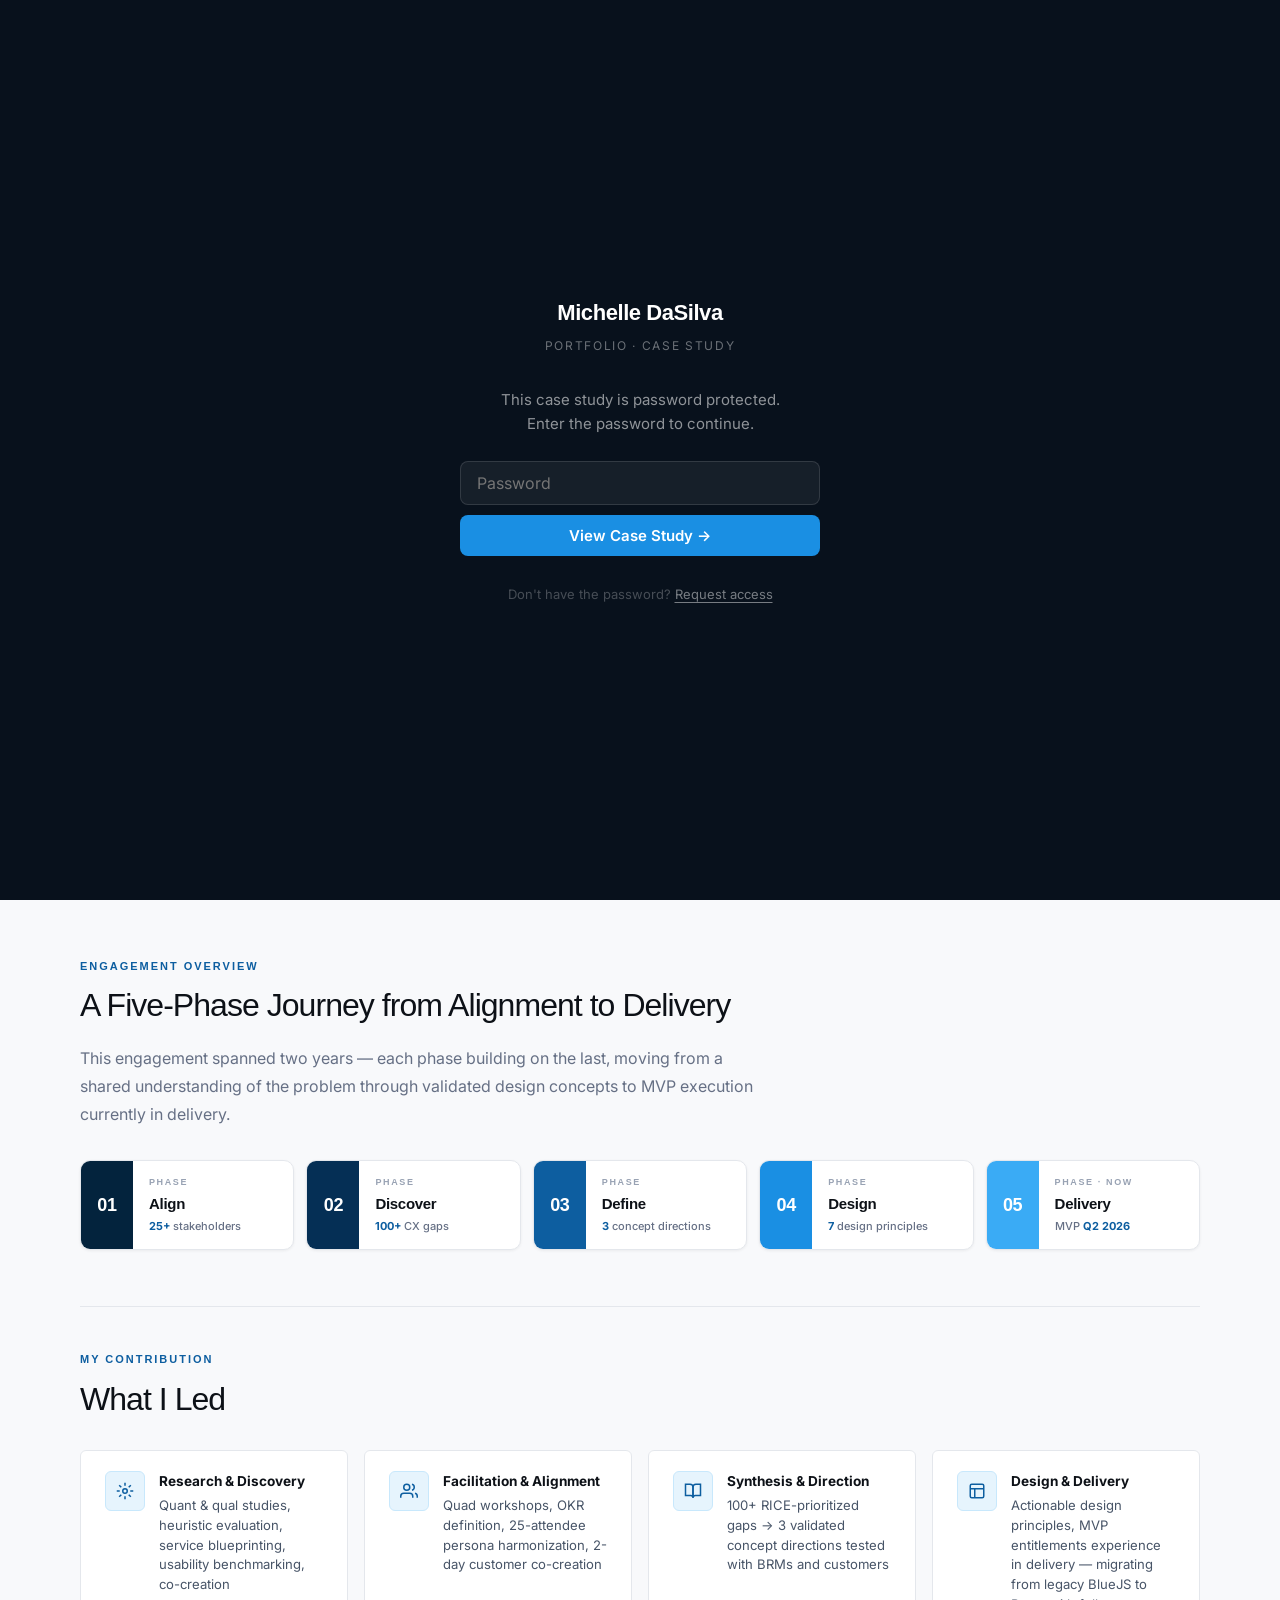
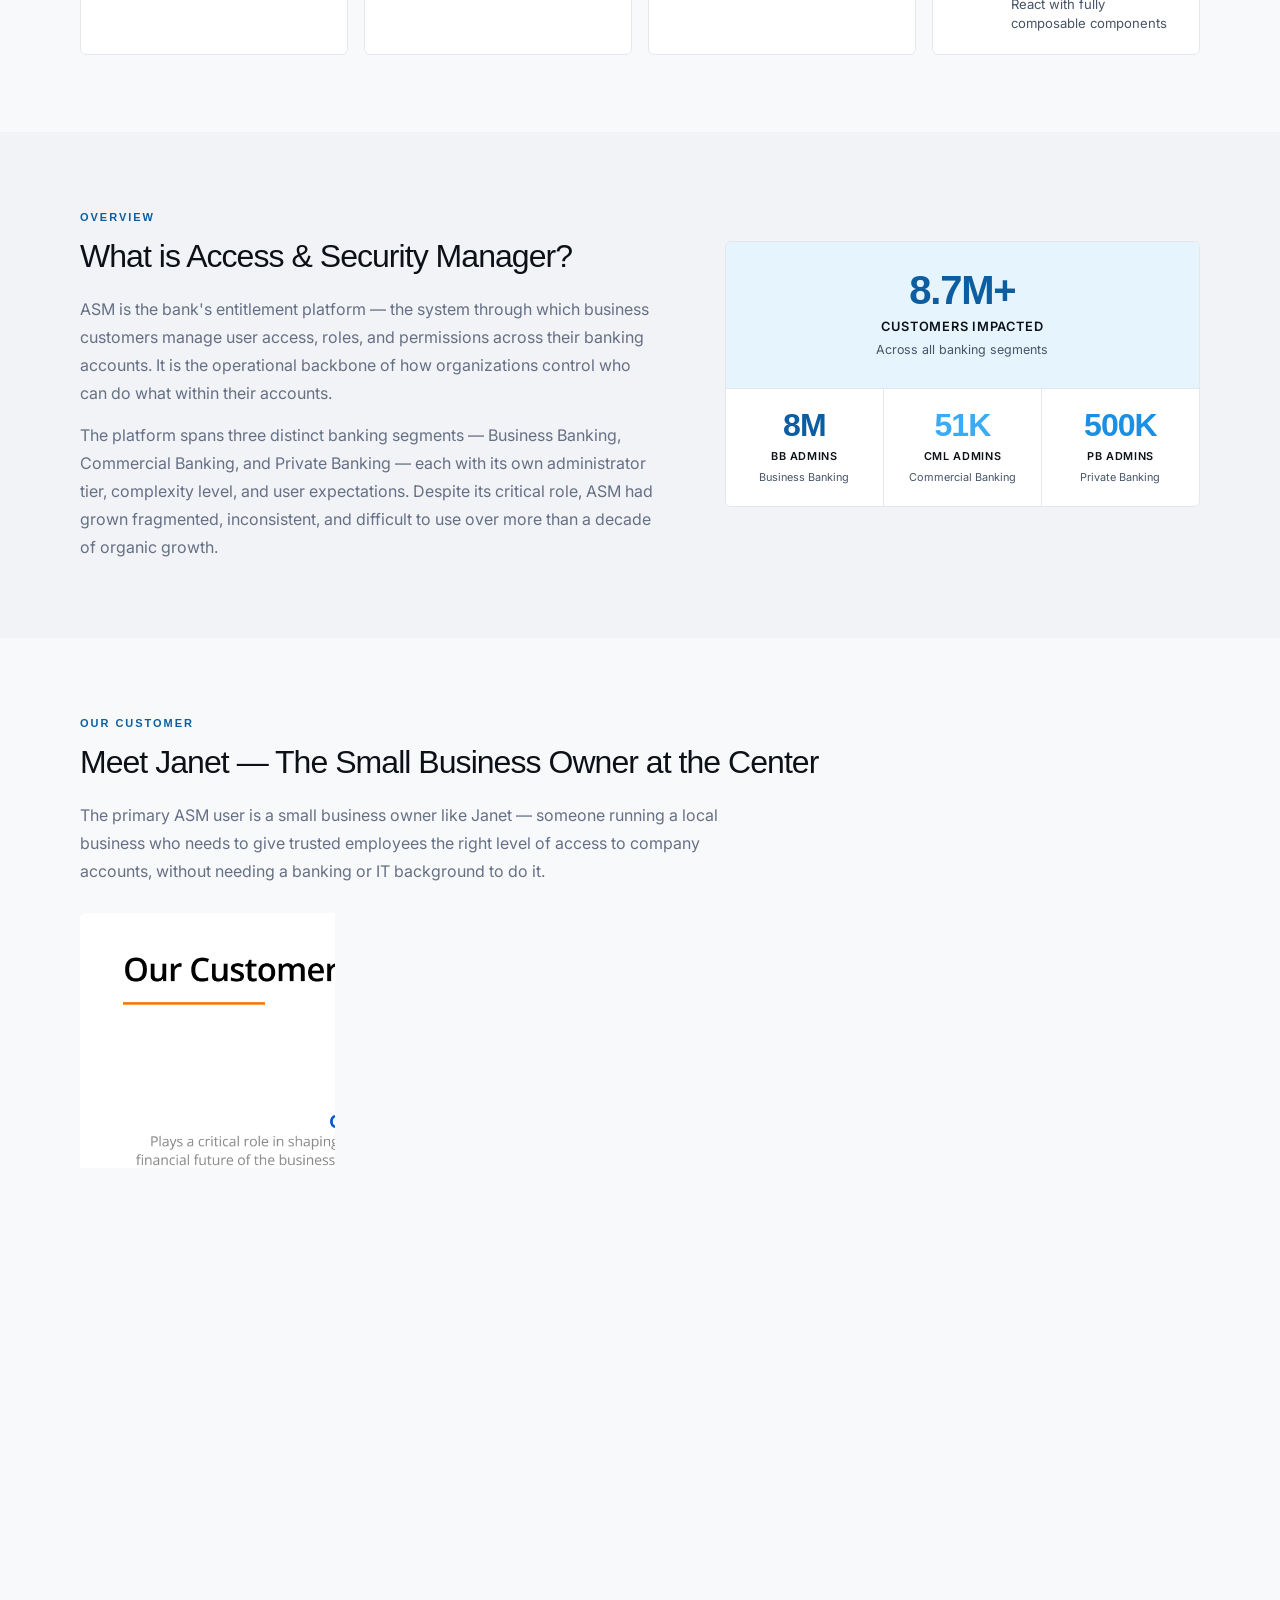
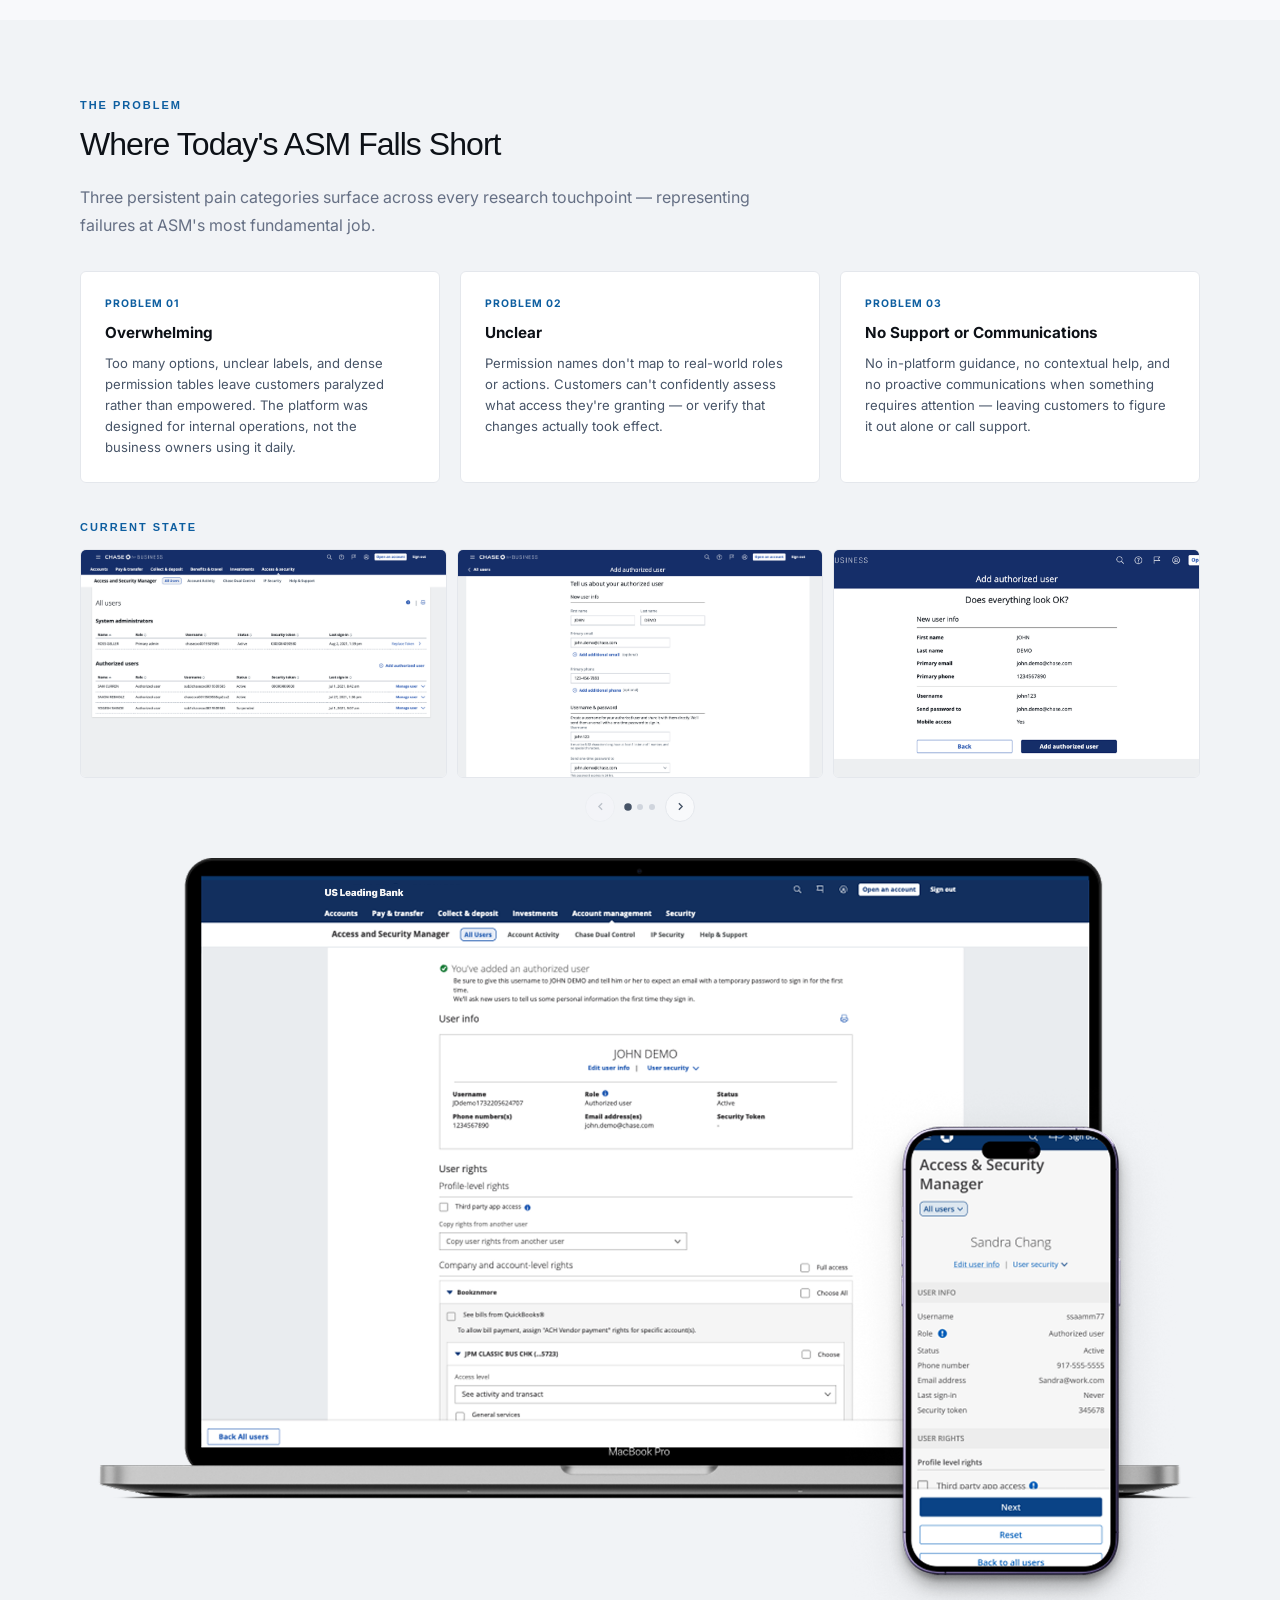
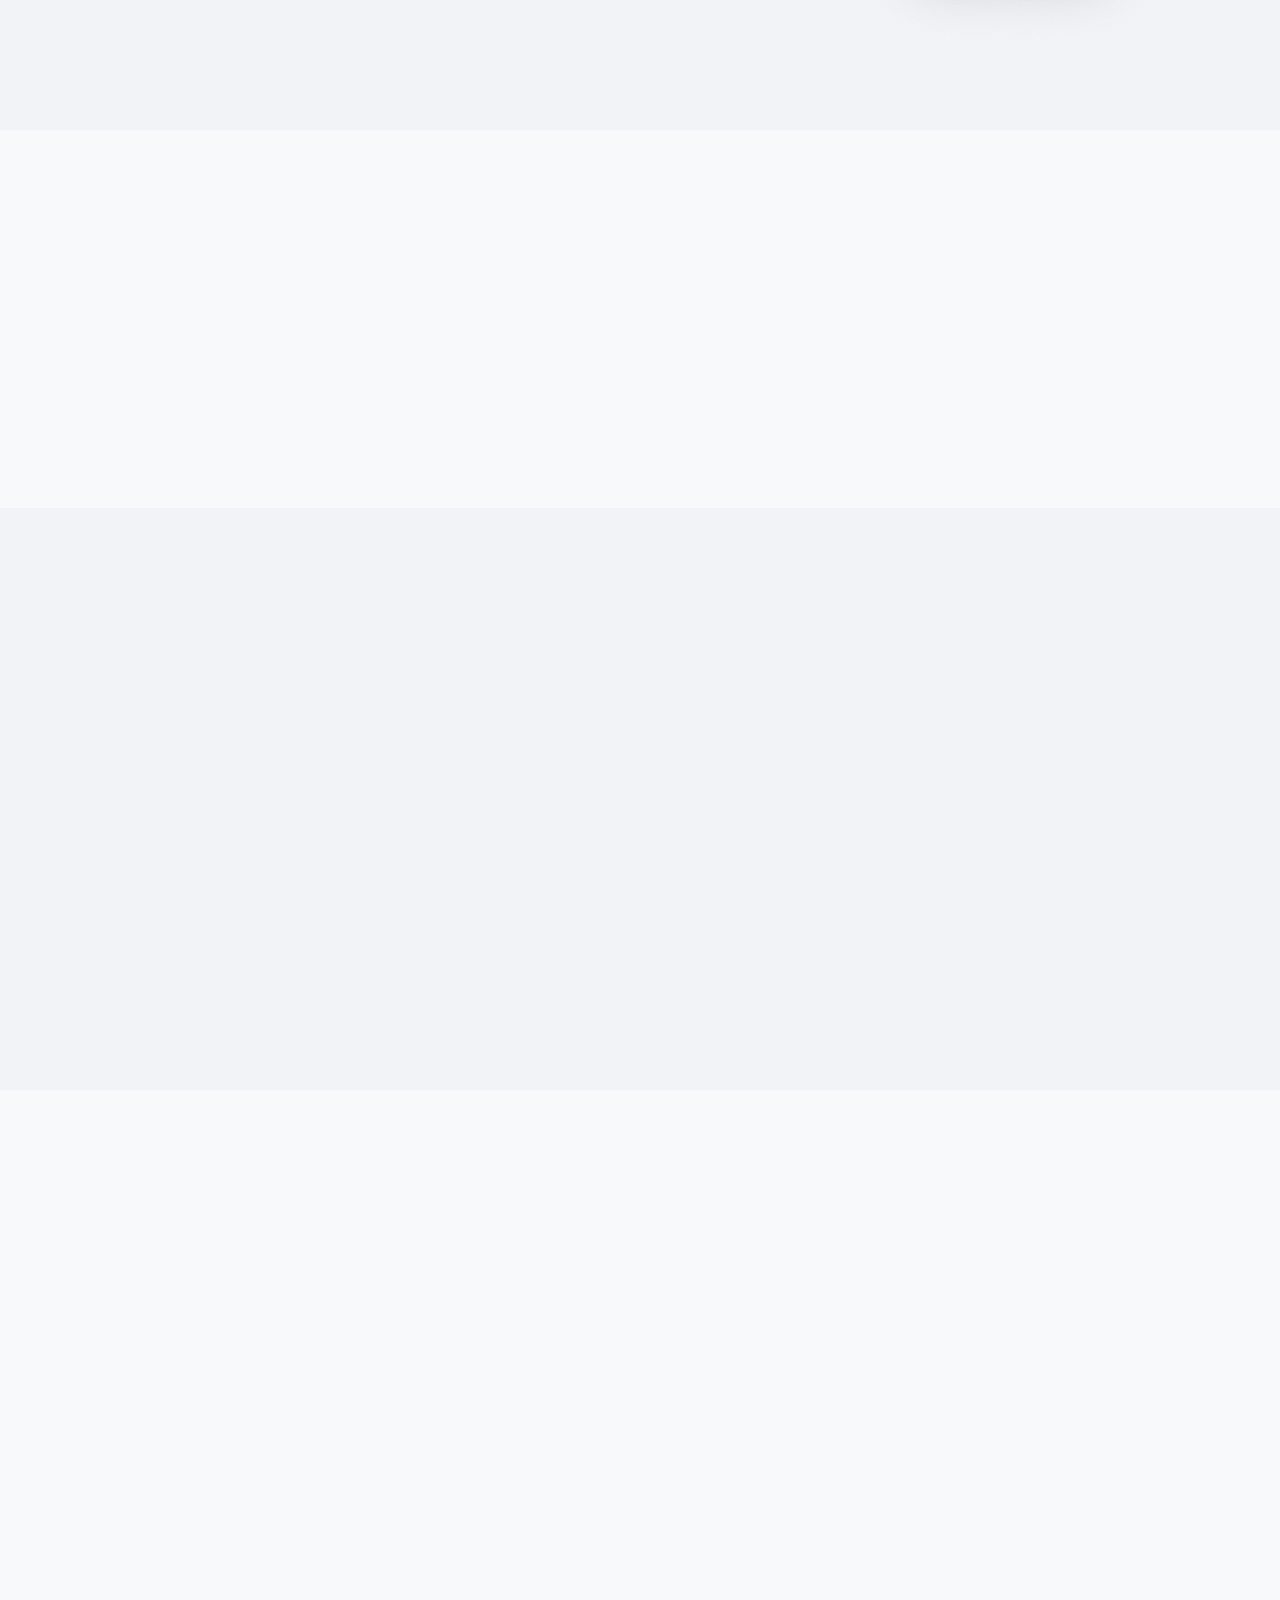
==== commit a1db401b: "Add floating back-to-top button and unify icon card layout - Floating scroll-to-top button (fixed bo" ====
--- a/case-studies/jpmorgan-asm.html
+++ b/case-studies/jpmorgan-asm.html
@@ -332,8 +332,8 @@
     .asm-themes-grid { display: grid; grid-template-columns: repeat(3, 1fr); gap: 14px; margin-top: 28px; }
     @media (max-width: 640px) { .asm-themes-grid { grid-template-columns: 1fr 1fr; } }
     @media (max-width: 420px) { .asm-themes-grid { grid-template-columns: 1fr; } }
-    .asm-theme-card { background: var(--white); border: 1px solid var(--gray-200); border-radius: var(--radius-md); padding: 20px; }
-    .asm-theme-icon { width: 40px; height: 40px; border-radius: var(--radius-md); background: var(--blue-100); border: 1px solid var(--blue-200); display: flex; align-items: center; justify-content: center; margin-bottom: 12px; color: var(--blue-700); }
+    .asm-theme-card { background: var(--white); border: 1px solid var(--gray-200); border-radius: var(--radius-md); padding: 20px; display: flex; gap: 14px; align-items: flex-start; }
+    .asm-theme-icon { width: 40px; height: 40px; border-radius: var(--radius-md); background: var(--blue-100); border: 1px solid var(--blue-200); display: flex; align-items: center; justify-content: center; color: var(--blue-700); flex-shrink: 0; }
     .asm-theme-icon svg { width: 18px; height: 18px; }
     .asm-theme-name { font-family: var(--font-display); font-size: 0.875rem; font-weight: 700; color: var(--gray-900); margin-bottom: 6px; }
     .asm-theme-desc { font-size: 0.82rem; color: var(--gray-600); line-height: 1.55; }
@@ -609,9 +609,11 @@
       border-radius: var(--radius-md);
       padding: 1.375rem 1.25rem;
       display: flex;
-      flex-direction: column;
-      gap: .625rem;
-    }
+      flex-direction: row;
+      align-items: flex-start;
+      gap: 14px;
+    }
+    .cs-okr-icon { flex-shrink: 0; }
     [data-theme="dark"] .cs-okr-card { background: var(--surface); }
     .cs-okr-icon {
       width: 34px; height: 34px;
@@ -803,6 +805,39 @@
     .asm-lightbox-nav svg { width: 18px; height: 18px; }
     .asm-lightbox-prev { left: 16px; }
     .asm-lightbox-next { right: 16px; }
+
+    /* ── Floating back-to-top ── */
+    #scroll-top-btn {
+      position: fixed;
+      bottom: 32px;
+      right: 28px;
+      width: 38px;
+      height: 38px;
+      border-radius: 50%;
+      background: var(--white);
+      border: 1px solid var(--gray-200);
+      color: var(--gray-600);
+      display: flex;
+      align-items: center;
+      justify-content: center;
+      cursor: pointer;
+      box-shadow: 0 2px 8px rgba(0,0,0,.08);
+      opacity: 0;
+      transform: translateY(8px);
+      transition: opacity .2s, transform .2s, color .15s, border-color .15s;
+      pointer-events: none;
+      z-index: 800;
+      text-decoration: none;
+    }
+    #scroll-top-btn.visible {
+      opacity: 1;
+      transform: translateY(0);
+      pointer-events: auto;
+    }
+    #scroll-top-btn:hover {
+      color: var(--blue-700);
+      border-color: var(--blue-300);
+    }
   </style>
 </head>
 <body>
@@ -1298,23 +1333,23 @@
         <div class="cs-okr-grid fade-in" style="margin-top: 28px;">
           <div class="cs-okr-card">
             <div class="cs-okr-icon"><svg width="18" height="18" viewBox="0 0 24 24" fill="none" stroke="currentColor" stroke-width="2" aria-hidden="true"><path d="M12 2L2 7l10 5 10-5-10-5zM2 17l10 5 10-5M2 12l10 5 10-5"/></svg></div>
-            <div class="cs-okr-title">Ease of Use</div>
-            <div class="cs-okr-desc">Reduce time-on-task for core entitlement actions by simplifying flows and improving discoverability.</div>
+            <div><div class="cs-okr-title">Ease of Use</div>
+            <div class="cs-okr-desc">Reduce time-on-task for core entitlement actions by simplifying flows and improving discoverability.</div></div>
           </div>
           <div class="cs-okr-card">
             <div class="cs-okr-icon"><svg width="18" height="18" viewBox="0 0 24 24" fill="none" stroke="currentColor" stroke-width="2" aria-hidden="true"><path d="M18 20V10M12 20V4M6 20v-6"/></svg></div>
-            <div class="cs-okr-title">Product Usage</div>
-            <div class="cs-okr-desc">Increase adoption of underutilized features like security alerts and audit logs by surfacing them contextually.</div>
+            <div><div class="cs-okr-title">Product Usage</div>
+            <div class="cs-okr-desc">Increase adoption of underutilized features like security alerts and audit logs by surfacing them contextually.</div></div>
           </div>
           <div class="cs-okr-card">
             <div class="cs-okr-icon"><svg width="18" height="18" viewBox="0 0 24 24" fill="none" stroke="currentColor" stroke-width="2" aria-hidden="true"><circle cx="12" cy="12" r="10"/><polyline points="12 6 12 12 16 14"/></svg></div>
-            <div class="cs-okr-title">Time Spent</div>
-            <div class="cs-okr-desc">Decrease support call volume by enabling customers to self-serve confidently — reducing burden on the bank's client service teams.</div>
+            <div><div class="cs-okr-title">Time Spent</div>
+            <div class="cs-okr-desc">Decrease support call volume by enabling customers to self-serve confidently — reducing burden on the bank's client service teams.</div></div>
           </div>
           <div class="cs-okr-card">
             <div class="cs-okr-icon"><svg width="18" height="18" viewBox="0 0 24 24" fill="none" stroke="currentColor" stroke-width="2" aria-hidden="true"><path d="M21 15a2 2 0 0 1-2 2H7l-4 4V5a2 2 0 0 1 2-2h14a2 2 0 0 1 2 2z"/></svg></div>
-            <div class="cs-okr-title">Customer Feedback</div>
-            <div class="cs-okr-desc">Improve satisfaction scores for ASM-related interactions through post-interaction surveys and NPS tracking.</div>
+            <div><div class="cs-okr-title">Customer Feedback</div>
+            <div class="cs-okr-desc">Improve satisfaction scores for ASM-related interactions through post-interaction surveys and NPS tracking.</div></div>
           </div>
         </div>
       </div>
@@ -1446,33 +1481,33 @@
         <div class="asm-themes-grid fade-in">
           <div class="asm-theme-card">
             <div class="asm-theme-icon"><svg width="15" height="15" viewBox="0 0 24 24" fill="none" stroke="currentColor" stroke-width="2" aria-hidden="true"><path d="M13 2L3 14h9l-1 8 10-12h-9l1-8z"/></svg></div>
-            <div class="asm-theme-name">Fast and Easy</div>
-            <div class="asm-theme-desc">Access tasks in minutes, not sessions. Speed and simplicity are top-rated satisfaction attributes.</div>
+            <div><div class="asm-theme-name">Fast and Easy</div>
+            <div class="asm-theme-desc">Access tasks in minutes, not sessions. Speed and simplicity are top-rated satisfaction attributes.</div></div>
           </div>
           <div class="asm-theme-card">
             <div class="asm-theme-icon"><svg width="15" height="15" viewBox="0 0 24 24" fill="none" stroke="currentColor" stroke-width="2" aria-hidden="true"><rect x="3" y="11" width="18" height="11" rx="2"/><path d="M7 11V7a5 5 0 0 1 10 0v4"/></svg></div>
-            <div class="asm-theme-name">Safe and Secure</div>
-            <div class="asm-theme-desc">Confidence that controls are working — and that the platform flags anything suspicious proactively.</div>
+            <div><div class="asm-theme-name">Safe and Secure</div>
+            <div class="asm-theme-desc">Confidence that controls are working — and that the platform flags anything suspicious proactively.</div></div>
           </div>
           <div class="asm-theme-card">
             <div class="asm-theme-icon"><svg width="15" height="15" viewBox="0 0 24 24" fill="none" stroke="currentColor" stroke-width="2" aria-hidden="true"><path d="M21 15a2 2 0 0 1-2 2H7l-4 4V5a2 2 0 0 1 2-2h14a2 2 0 0 1 2 2z"/></svg></div>
-            <div class="asm-theme-name">Access to Quick Support</div>
-            <div class="asm-theme-desc">Help when customers hit a wall — without leaving the platform or calling a support center.</div>
+            <div><div class="asm-theme-name">Access to Quick Support</div>
+            <div class="asm-theme-desc">Help when customers hit a wall — without leaving the platform or calling a support center.</div></div>
           </div>
           <div class="asm-theme-card">
             <div class="asm-theme-icon"><svg width="15" height="15" viewBox="0 0 24 24" fill="none" stroke="currentColor" stroke-width="2" aria-hidden="true"><path d="M5 12h14M12 5l7 7-7 7"/></svg></div>
-            <div class="asm-theme-name">Seamless Omni-Channel</div>
-            <div class="asm-theme-desc">Consistent experience on desktop, mobile, or in branch — manage access from wherever they are.</div>
+            <div><div class="asm-theme-name">Seamless Omni-Channel</div>
+            <div class="asm-theme-desc">Consistent experience on desktop, mobile, or in branch — manage access from wherever they are.</div></div>
           </div>
           <div class="asm-theme-card">
             <div class="asm-theme-icon"><svg width="15" height="15" viewBox="0 0 24 24" fill="none" stroke="currentColor" stroke-width="2" aria-hidden="true"><circle cx="12" cy="8" r="4"/><path d="M20 21a8 8 0 0 0-16 0"/></svg></div>
-            <div class="asm-theme-name">Empowered SBO</div>
-            <div class="asm-theme-desc">Business owners want to feel in control — capable of managing access confidently without a banking or IT background.</div>
+            <div><div class="asm-theme-name">Empowered SBO</div>
+            <div class="asm-theme-desc">Business owners want to feel in control — capable of managing access confidently without a banking or IT background.</div></div>
           </div>
           <div class="asm-theme-card">
             <div class="asm-theme-icon"><svg width="15" height="15" viewBox="0 0 24 24" fill="none" stroke="currentColor" stroke-width="2" aria-hidden="true"><path d="M3 9l9-7 9 7v11a2 2 0 0 1-2 2H5a2 2 0 0 1-2-2z"/></svg></div>
-            <div class="asm-theme-name">One Bank View</div>
-            <div class="asm-theme-desc">Unified view of access across all banking products — no managing permissions in separate silos per account type.</div>
+            <div><div class="asm-theme-name">One Bank View</div>
+            <div class="asm-theme-desc">Unified view of access across all banking products — no managing permissions in separate silos per account type.</div></div>
           </div>
         </div>
 
@@ -2344,6 +2379,10 @@
     </div>
   </footer>
 
+  <a id="scroll-top-btn" href="#" aria-label="Back to top">
+    <svg width="14" height="14" viewBox="0 0 24 24" fill="none" stroke="currentColor" stroke-width="2.5" aria-hidden="true"><path d="M18 15l-6-6-6 6"/></svg>
+  </a>
+
   <script src="../script.js"></script>
 
   <!-- Concept image lightbox -->
@@ -2550,5 +2589,18 @@
       });
     })();
   </script>
+
+  <script>
+    (function () {
+      var btn = document.getElementById('scroll-top-btn');
+      window.addEventListener('scroll', function () {
+        btn.classList.toggle('visible', window.scrollY > 400);
+      }, { passive: true });
+      btn.addEventListener('click', function (e) {
+        e.preventDefault();
+        window.scrollTo({ top: 0, behavior: 'smooth' });
+      });
+    })();
+  </script>
 </body>
 </html>
--- a/style.css
+++ b/style.css
@@ -737,6 +737,38 @@
   transition: color var(--transition);
 }
 .back-to-top:hover { color: var(--blue-500); }
+
+#scroll-top-btn {
+  position: fixed;
+  bottom: 32px;
+  right: 28px;
+  width: 38px;
+  height: 38px;
+  border-radius: 50%;
+  background: var(--white);
+  border: 1px solid var(--gray-200);
+  color: var(--gray-600);
+  display: flex;
+  align-items: center;
+  justify-content: center;
+  cursor: pointer;
+  box-shadow: 0 2px 8px rgba(0,0,0,.08);
+  opacity: 0;
+  transform: translateY(8px);
+  transition: opacity .2s, transform .2s, color .15s, border-color .15s;
+  pointer-events: none;
+  z-index: 800;
+  text-decoration: none;
+}
+#scroll-top-btn.visible {
+  opacity: 1;
+  transform: translateY(0);
+  pointer-events: auto;
+}
+#scroll-top-btn:hover {
+  color: var(--blue-700);
+  border-color: var(--blue-300);
+}
 
 /* ============================================
    CASE STUDY — shared styles used across pages
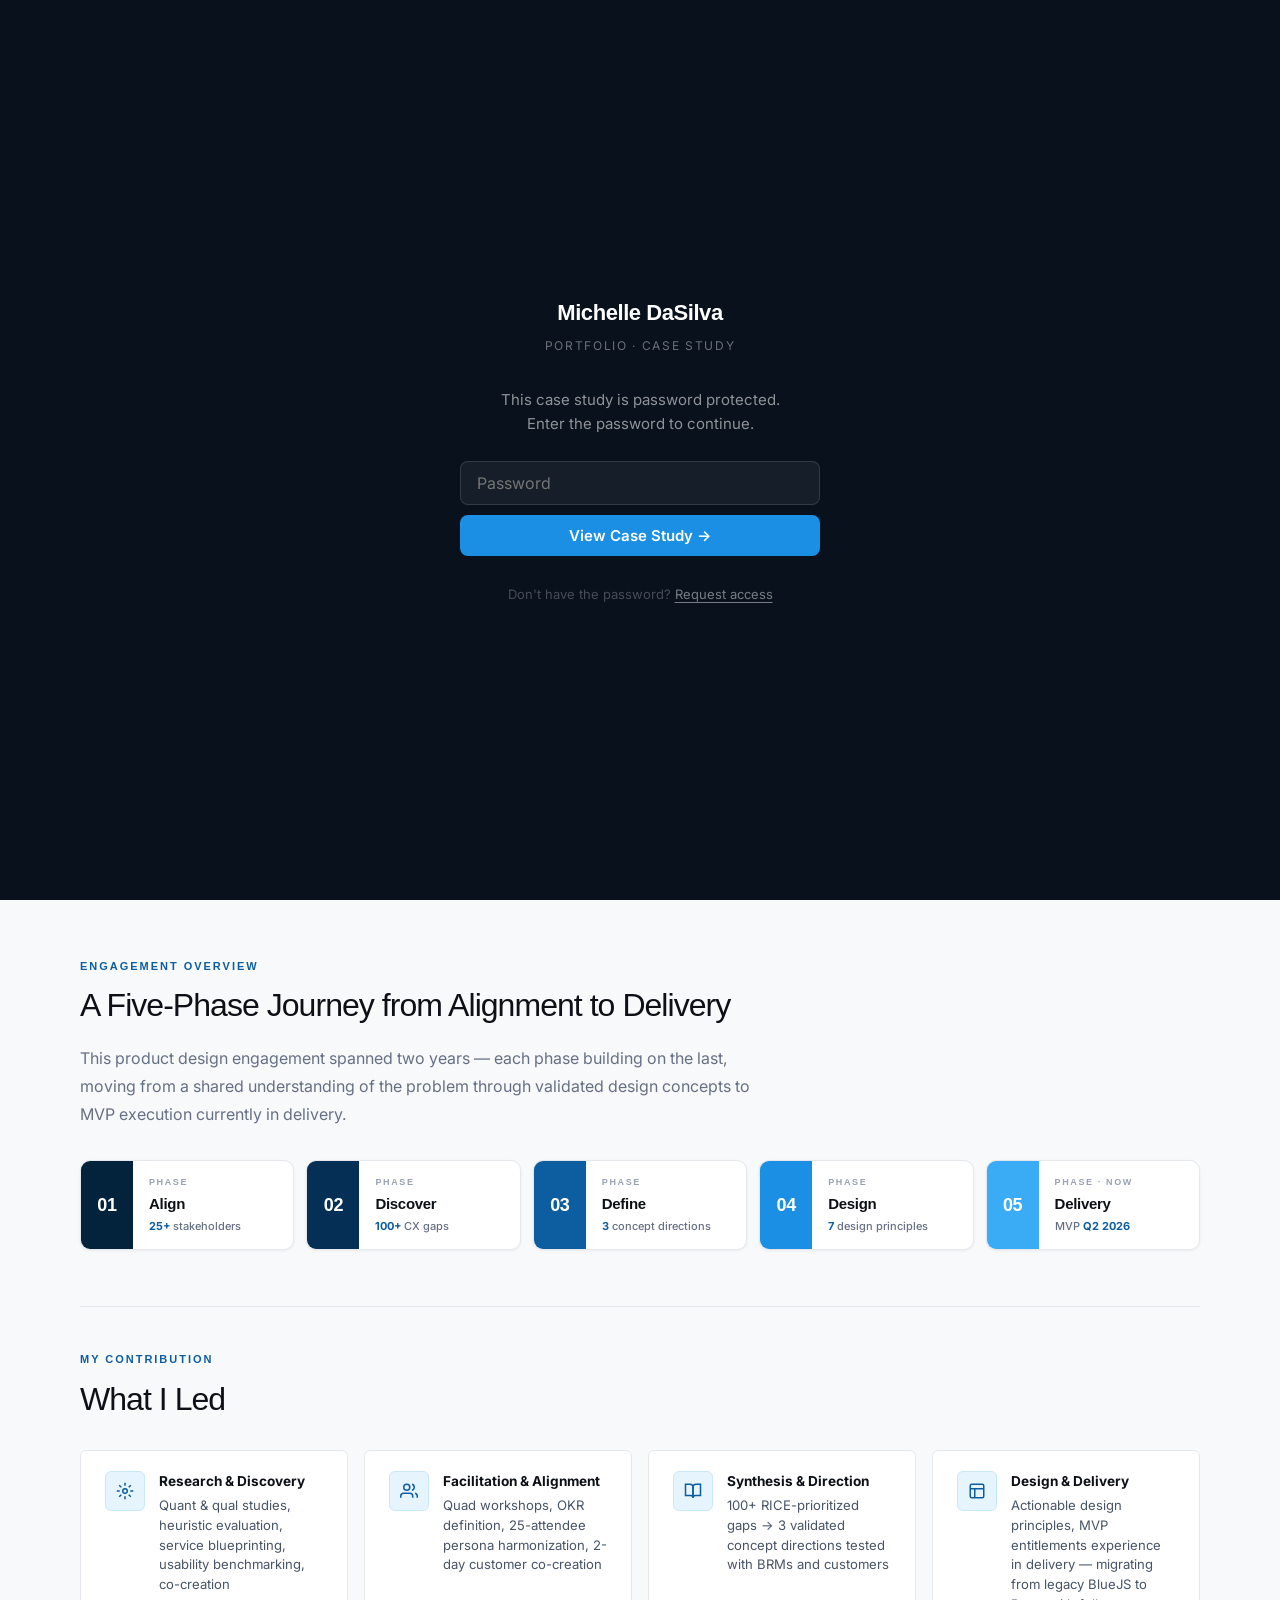
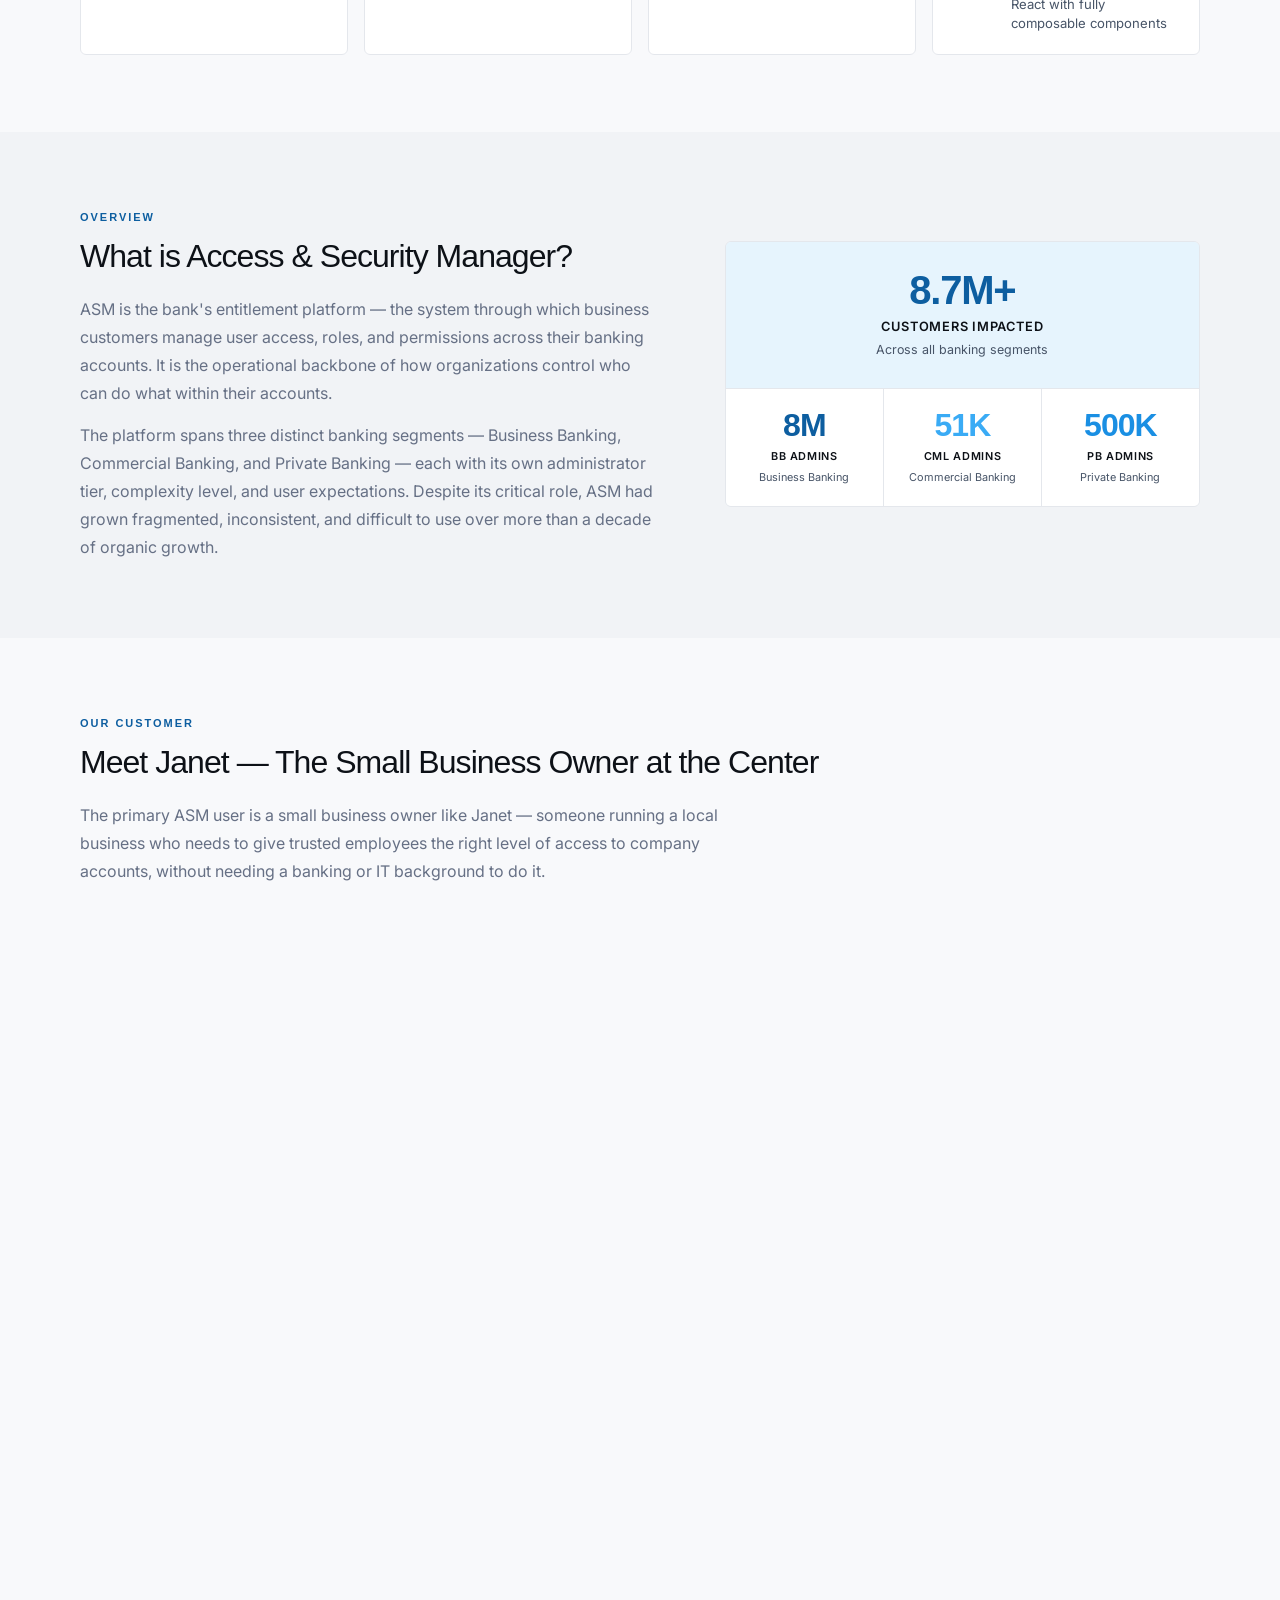
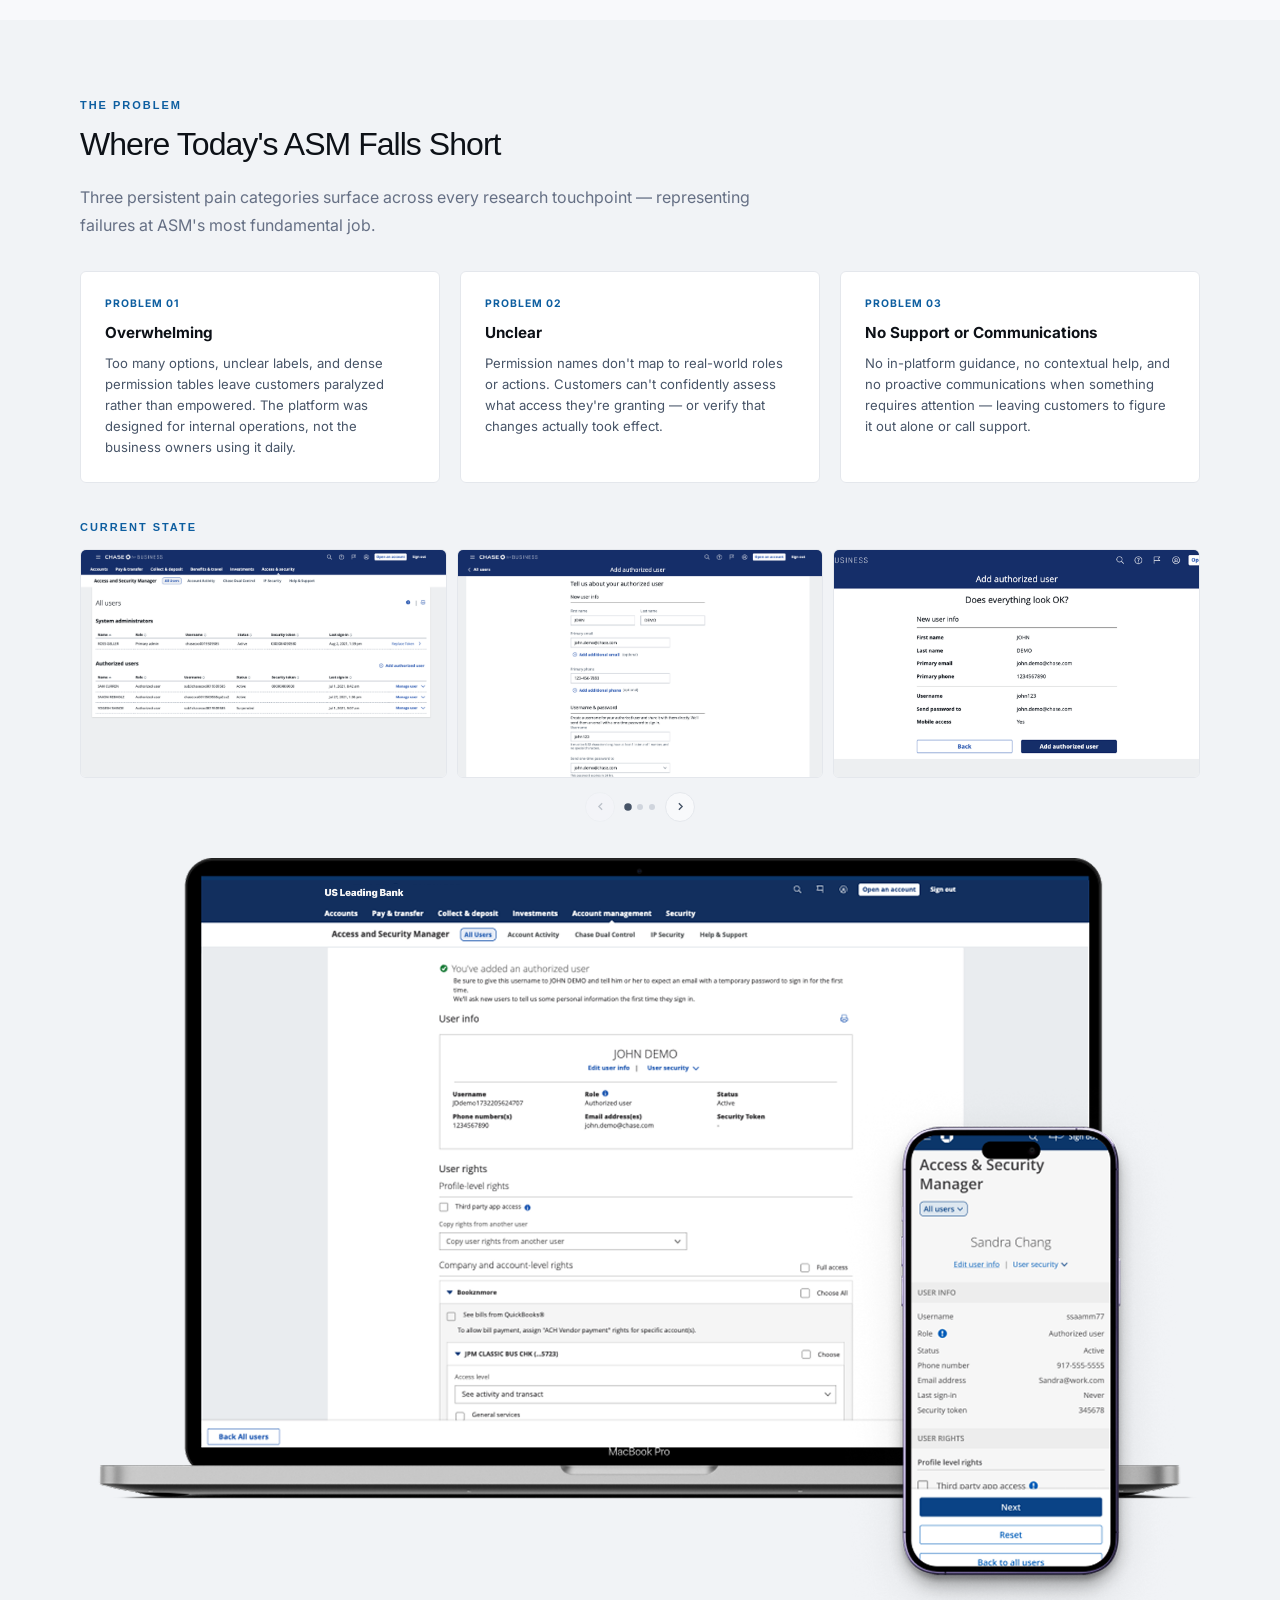
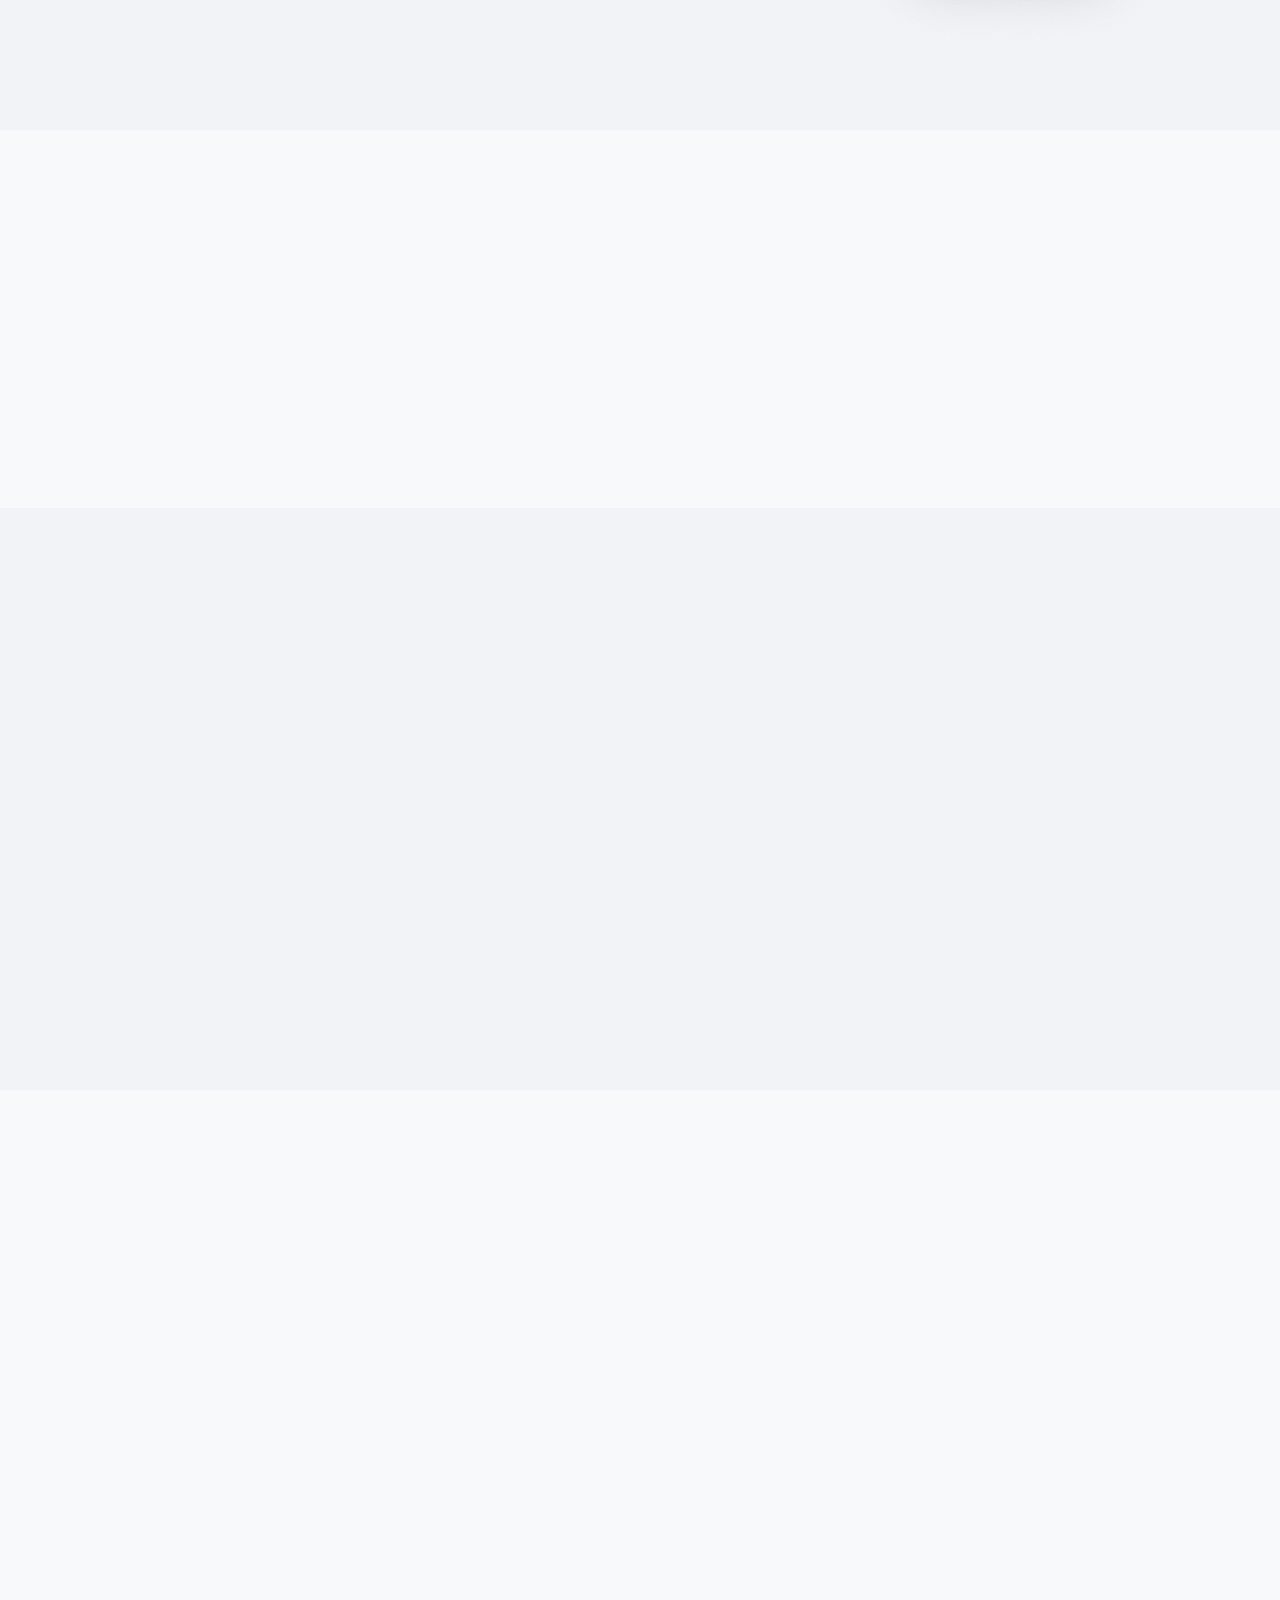
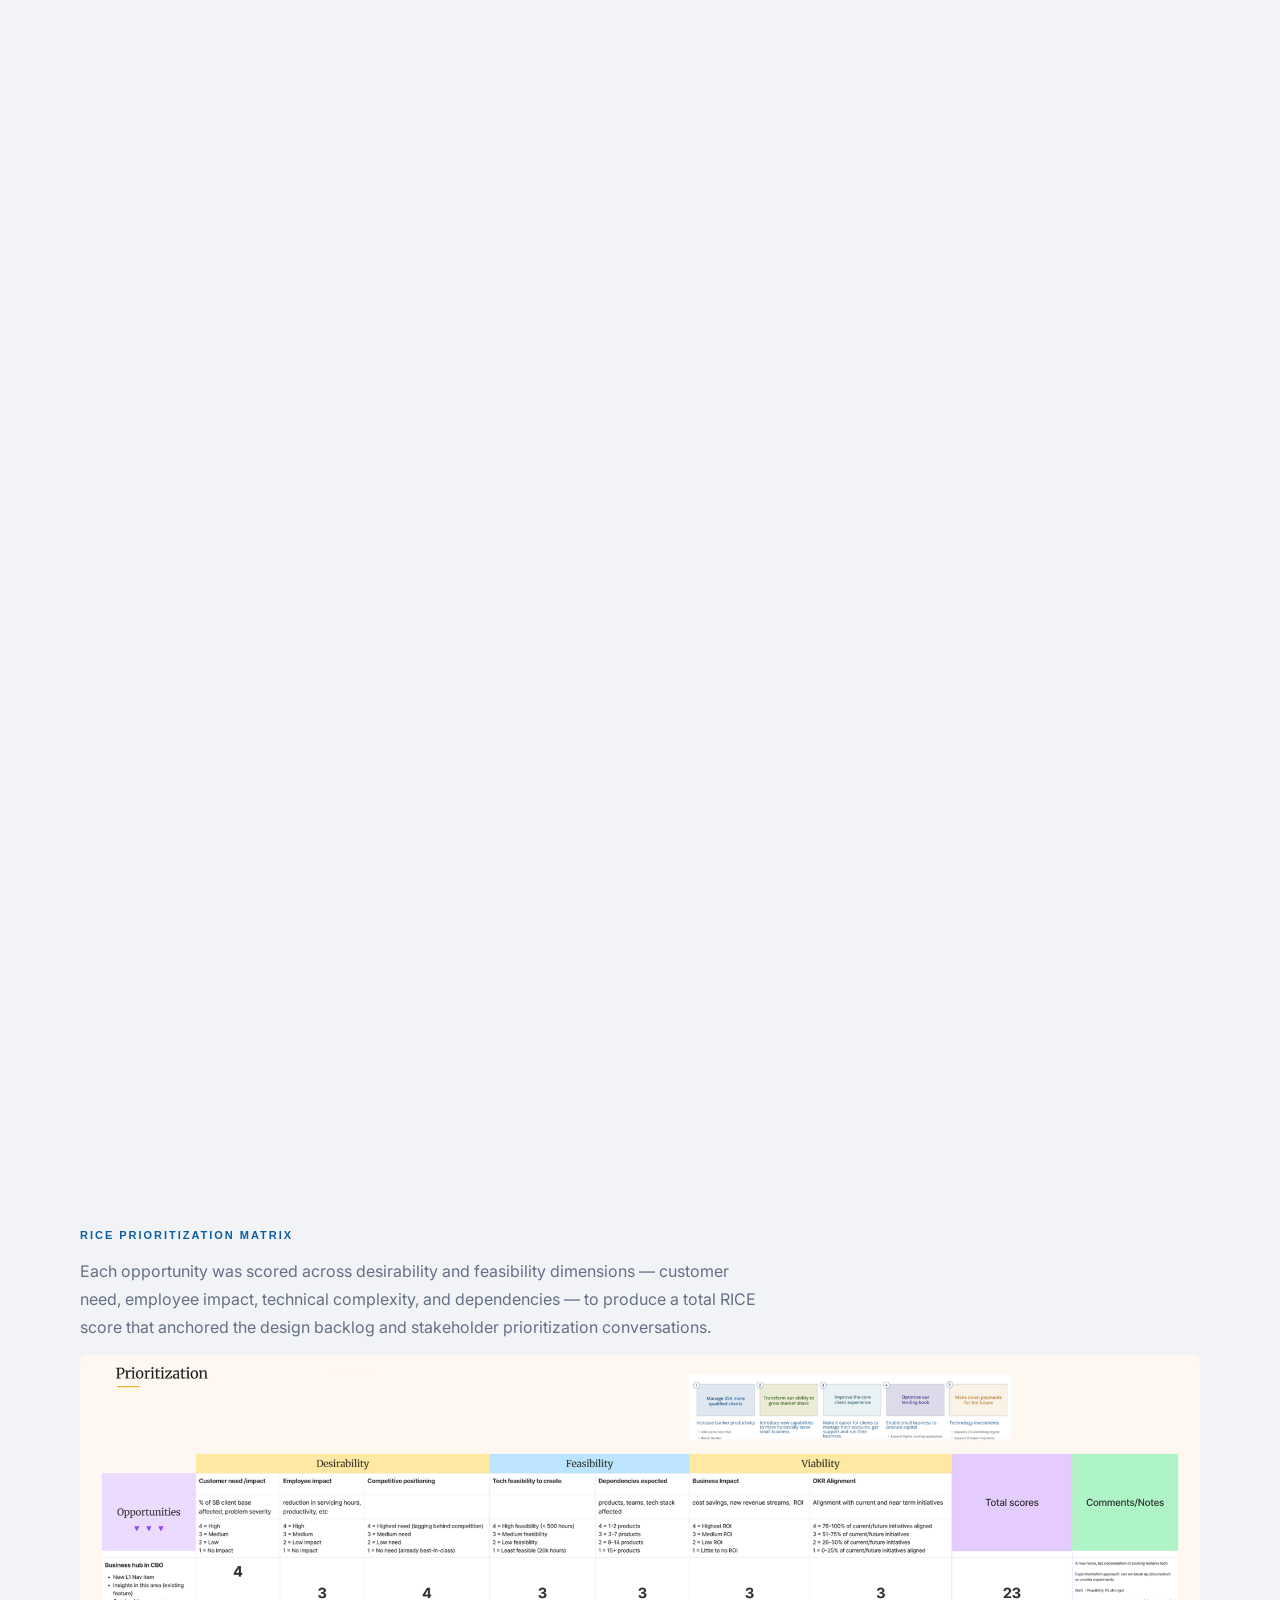
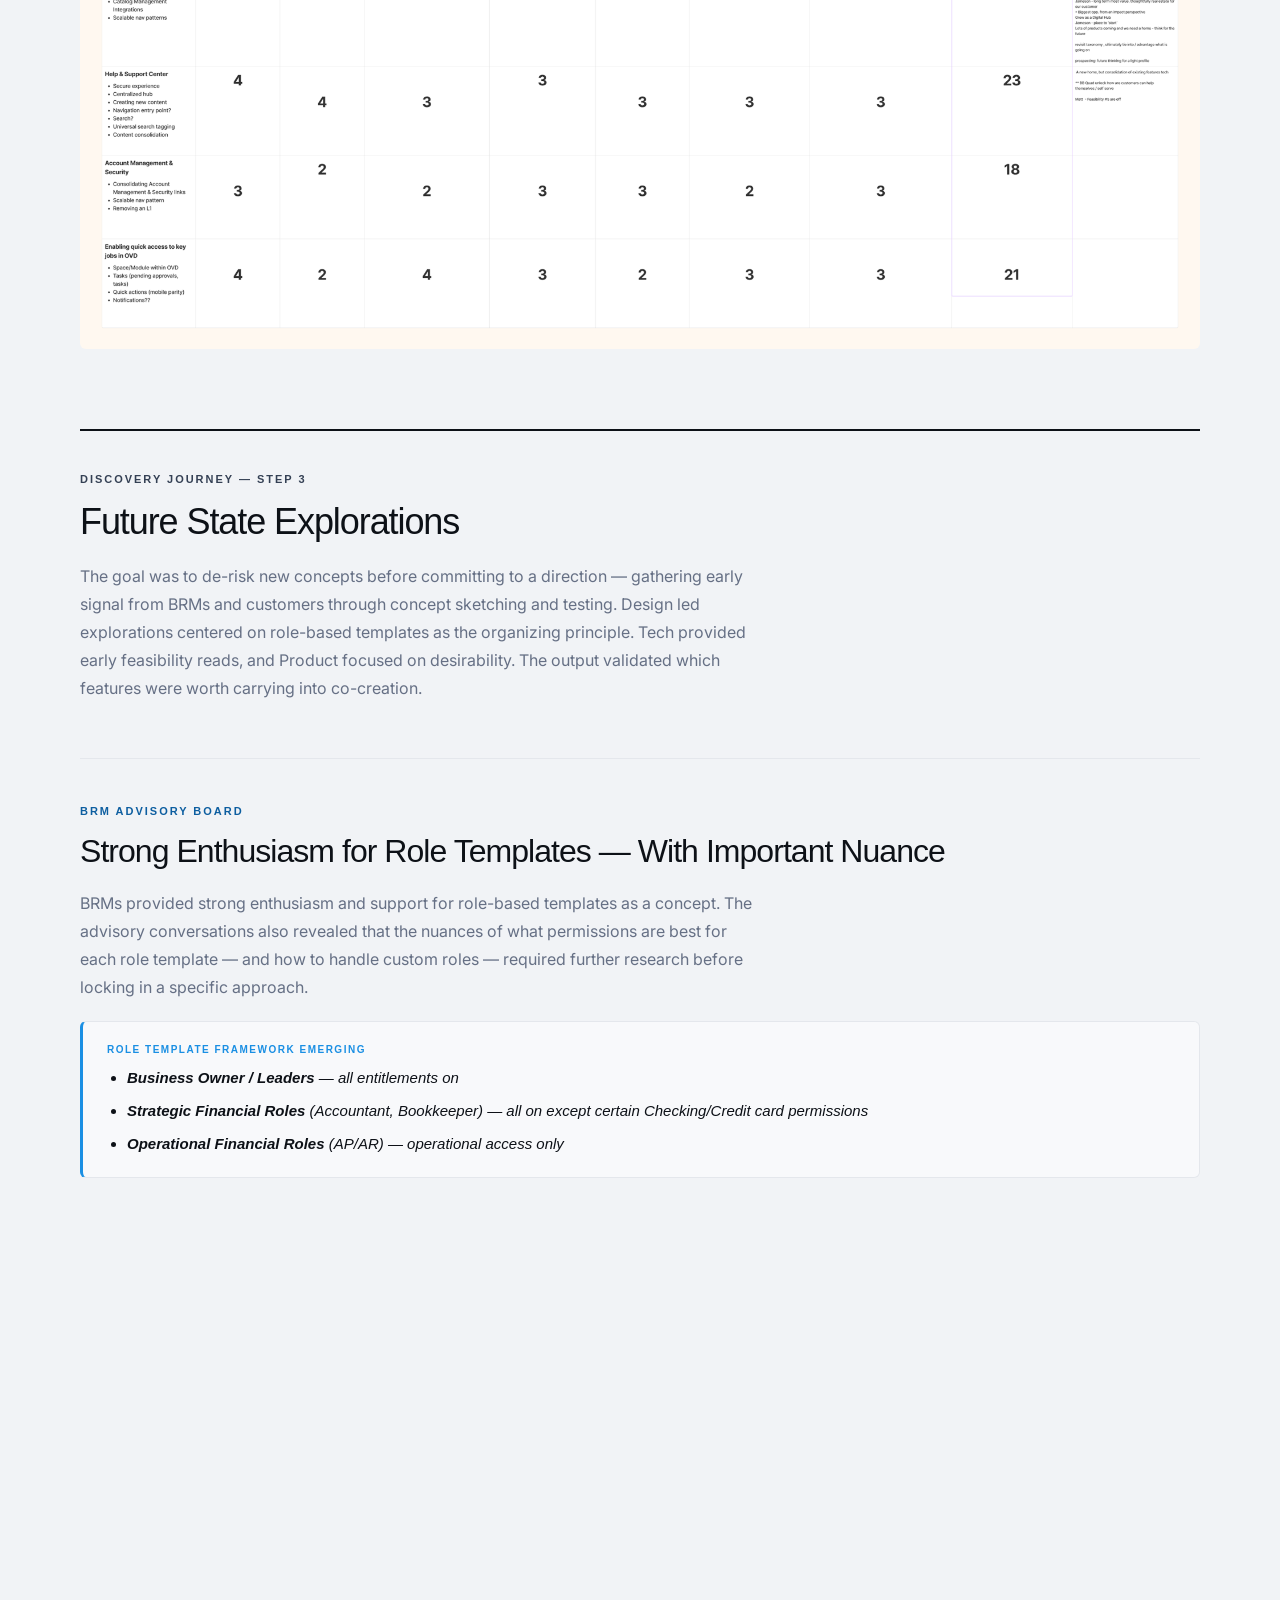
==== commit 671e997e: "SEO audit: meta tags, schema markup, and crawler directives across all pages - Add OG/Twitter/canoni" ====
--- a/case-studies/jpmorgan-asm.html
+++ b/case-studies/jpmorgan-asm.html
@@ -3,8 +3,64 @@
 <head>
   <meta charset="UTF-8" />
   <meta name="viewport" content="width=device-width, initial-scale=1.0" />
+  <meta name="robots" content="noindex, nofollow" />
   <title>Access &amp; Security Manager — Leading US Bank | Michelle DaSilva</title>
   <meta name="description" content="A 2-year, 5-phase UX design leadership engagement for ASM — a leading US bank's entitlement platform serving 8.7M+ business customers." />
+
+  <!-- Open Graph / Social Sharing -->
+  <meta property="og:title" content="Access &amp; Security Manager — Leading US Bank | Michelle DaSilva" />
+  <meta property="og:description" content="A 2-year, 5-phase UX design leadership engagement for ASM — a leading US bank's entitlement platform serving 8.7M+ business customers." />
+  <meta property="og:url" content="https://www.mdasilvadesign.com/case-studies/jpmorgan-asm.html" />
+  <meta property="og:image" content="https://www.mdasilvadesign.com/og-image.png" />
+  <meta property="og:type" content="article" />
+  <!-- Twitter Card -->
+  <meta name="twitter:card" content="summary_large_image" />
+  <meta name="twitter:title" content="Access &amp; Security Manager — Leading US Bank | Michelle DaSilva" />
+  <meta name="twitter:description" content="A 2-year, 5-phase UX design leadership engagement for ASM — a leading US bank's entitlement platform serving 8.7M+ business customers." />
+  <meta name="twitter:image" content="https://www.mdasilvadesign.com/og-image.png" />
+  <!-- Canonical URL -->
+  <link rel="canonical" href="https://www.mdasilvadesign.com/case-studies/jpmorgan-asm.html" />
+
+  <!-- Author & Keywords -->
+  <meta name="author" content="Michelle DaSilva" />
+  <meta name="keywords" content="Product Design, UX Design, Fintech, Banking, Enterprise UX, Access Management, Entitlement Platform, Design Leadership, Design Strategy, 8.7M Users" />
+
+  <!-- JSON-LD Structured Data -->
+  <script type="application/ld+json">
+  {
+    "@context": "https://schema.org",
+    "@graph": [
+      {
+        "@type": "Article",
+        "headline": "Access & Security Manager — Leading US Bank | Michelle DaSilva",
+        "description": "A 2-year, 5-phase UX design leadership engagement for ASM — a leading US bank's entitlement platform serving 8.7M+ business customers.",
+        "url": "https://www.mdasilvadesign.com/case-studies/jpmorgan-asm.html",
+        "author": {
+          "@type": "Person",
+          "name": "Michelle DaSilva",
+          "url": "https://www.mdasilvadesign.com",
+          "jobTitle": "VP, User Experience Design Lead"
+        },
+        "keywords": "Product Design, UX Design, Fintech, Banking, Enterprise UX, Access Management, Entitlement Platform, Design Leadership, Design Strategy, 8.7M Users",
+        "about": [
+          {"@type": "Thing", "name": "User Experience Design"},
+          {"@type": "Thing", "name": "Fintech"},
+          {"@type": "Thing", "name": "Banking"},
+          {"@type": "Thing", "name": "Enterprise Software"},
+          {"@type": "Thing", "name": "Access Management"}
+        ]
+      },
+      {
+        "@type": "BreadcrumbList",
+        "itemListElement": [
+          {"@type": "ListItem", "position": 1, "name": "Home", "item": "https://www.mdasilvadesign.com/"},
+          {"@type": "ListItem", "position": 2, "name": "Work", "item": "https://www.mdasilvadesign.com/#work"},
+          {"@type": "ListItem", "position": 3, "name": "Access & Security Manager", "item": "https://www.mdasilvadesign.com/case-studies/jpmorgan-asm.html"}
+        ]
+      }
+    ]
+  }
+  </script>
 
   <link rel="preconnect" href="https://fonts.googleapis.com" />
   <link rel="preconnect" href="https://fonts.gstatic.com" crossorigin />
@@ -997,7 +1053,7 @@
         <div class="fade-in">
           <p class="cs-section-label">Engagement Overview</p>
           <h2 class="cs-section-title">A Five-Phase Journey from Alignment to Delivery</h2>
-          <p class="cs-text">This engagement spanned two years — each phase building on the last, moving from a shared understanding of the problem through validated design concepts to MVP execution currently in delivery.</p>
+          <p class="cs-text">This product design engagement spanned two years — each phase building on the last, moving from a shared understanding of the problem through validated design concepts to MVP execution currently in delivery.</p>
         </div>
 
         <div class="cs-phase-track fade-in" aria-label="5 phases: Align, Discover, Define, Design, Delivery">
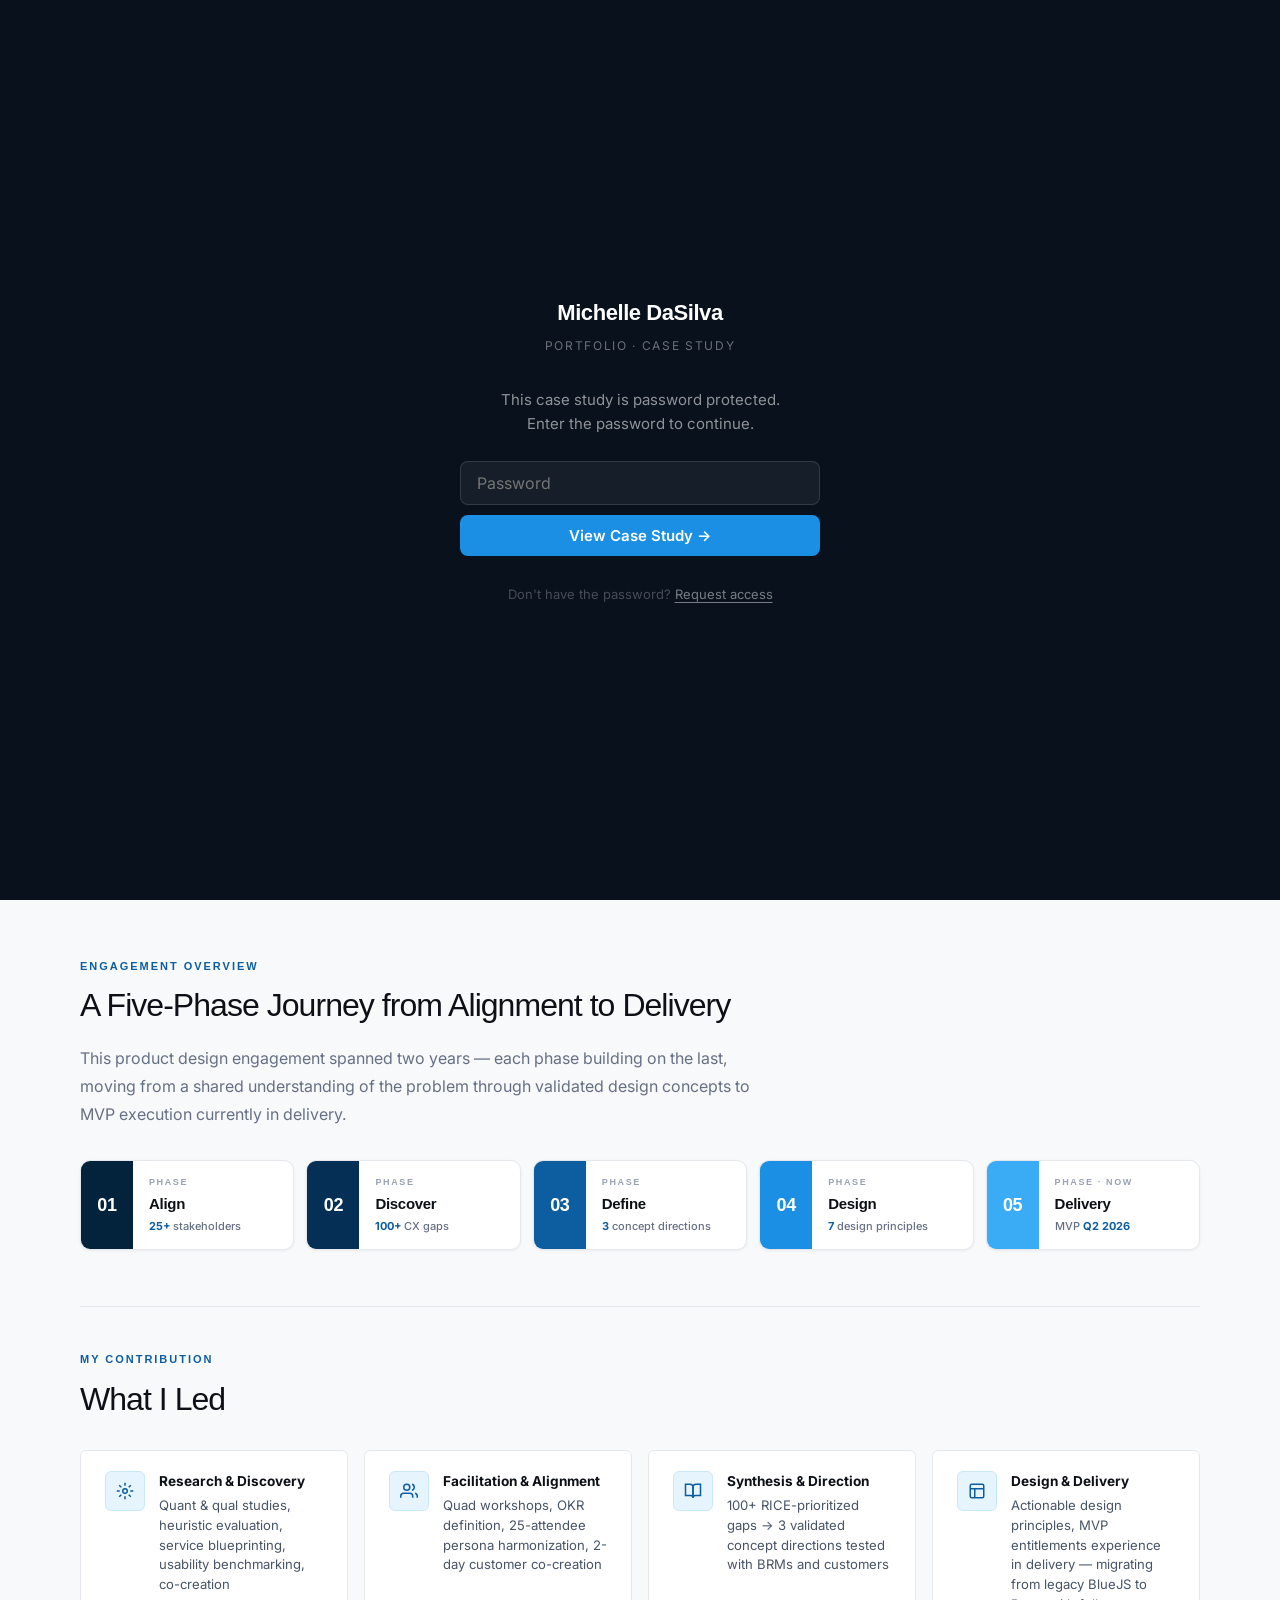
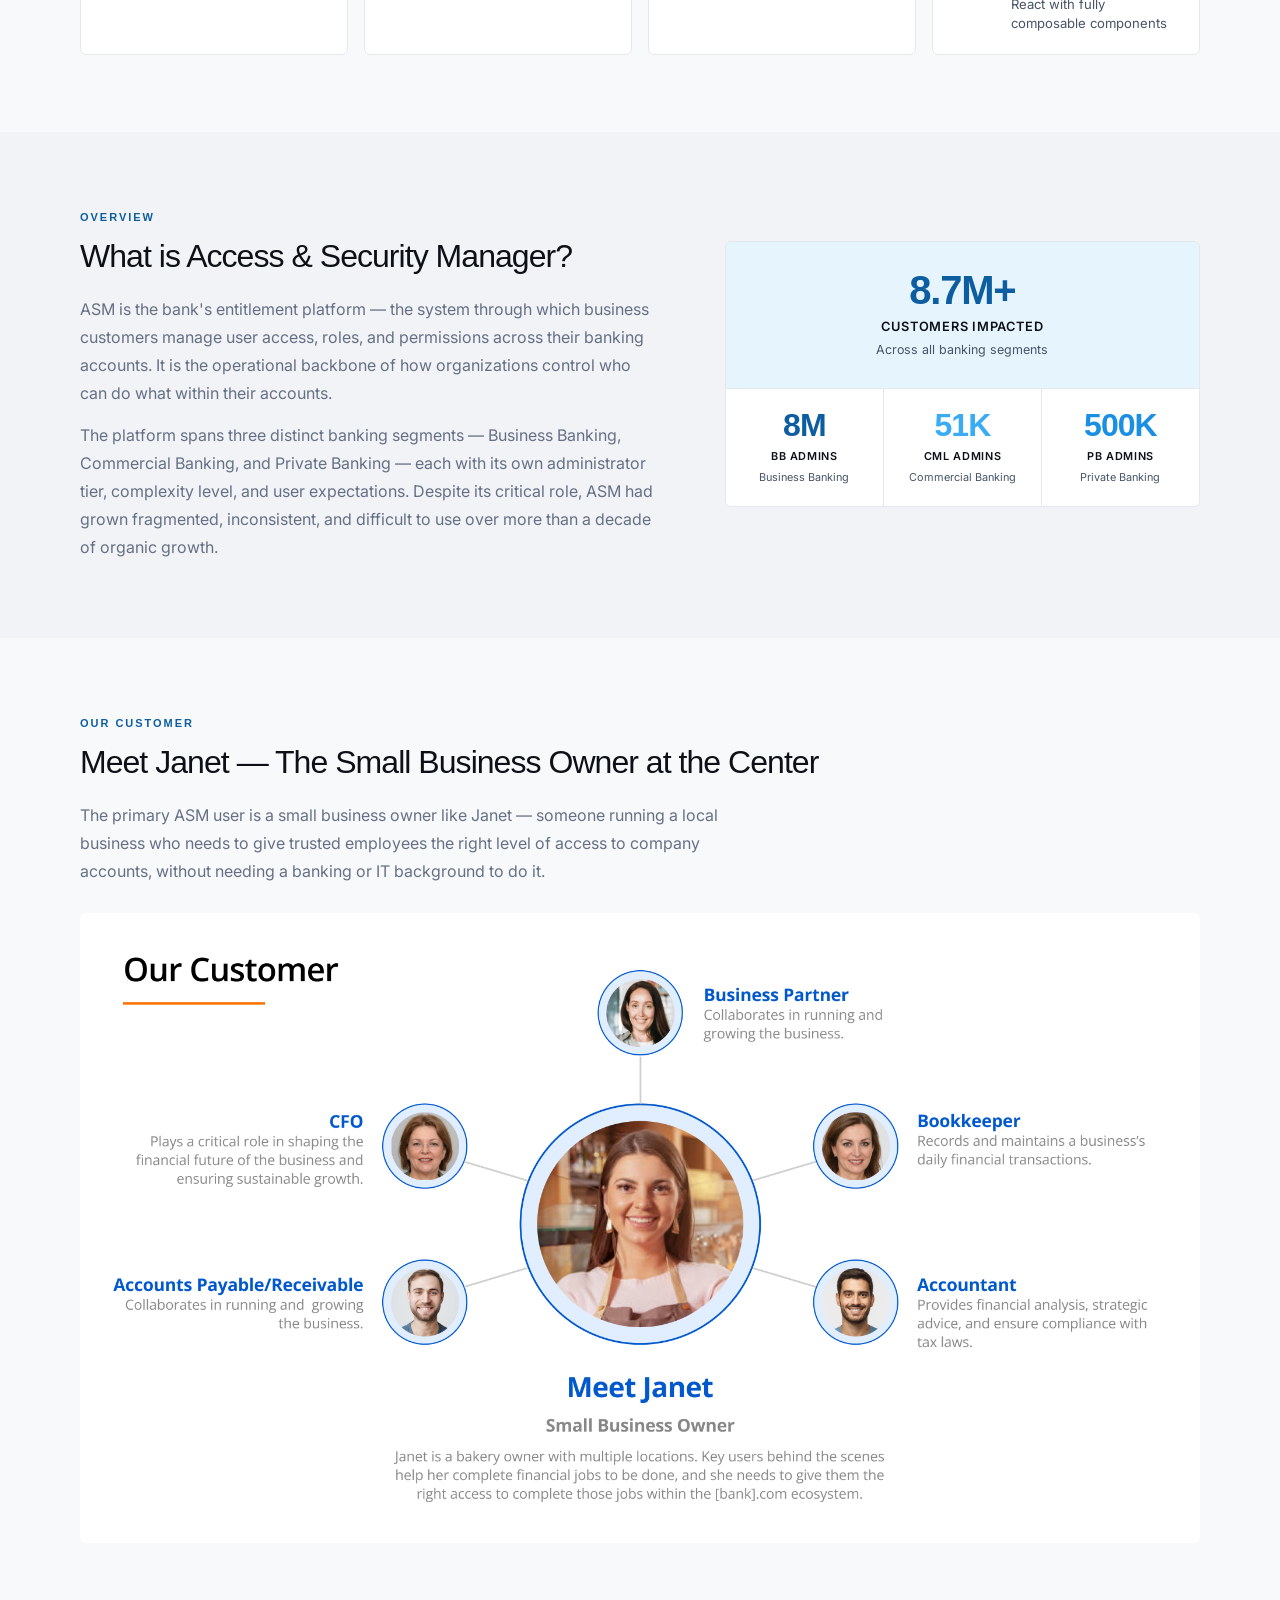
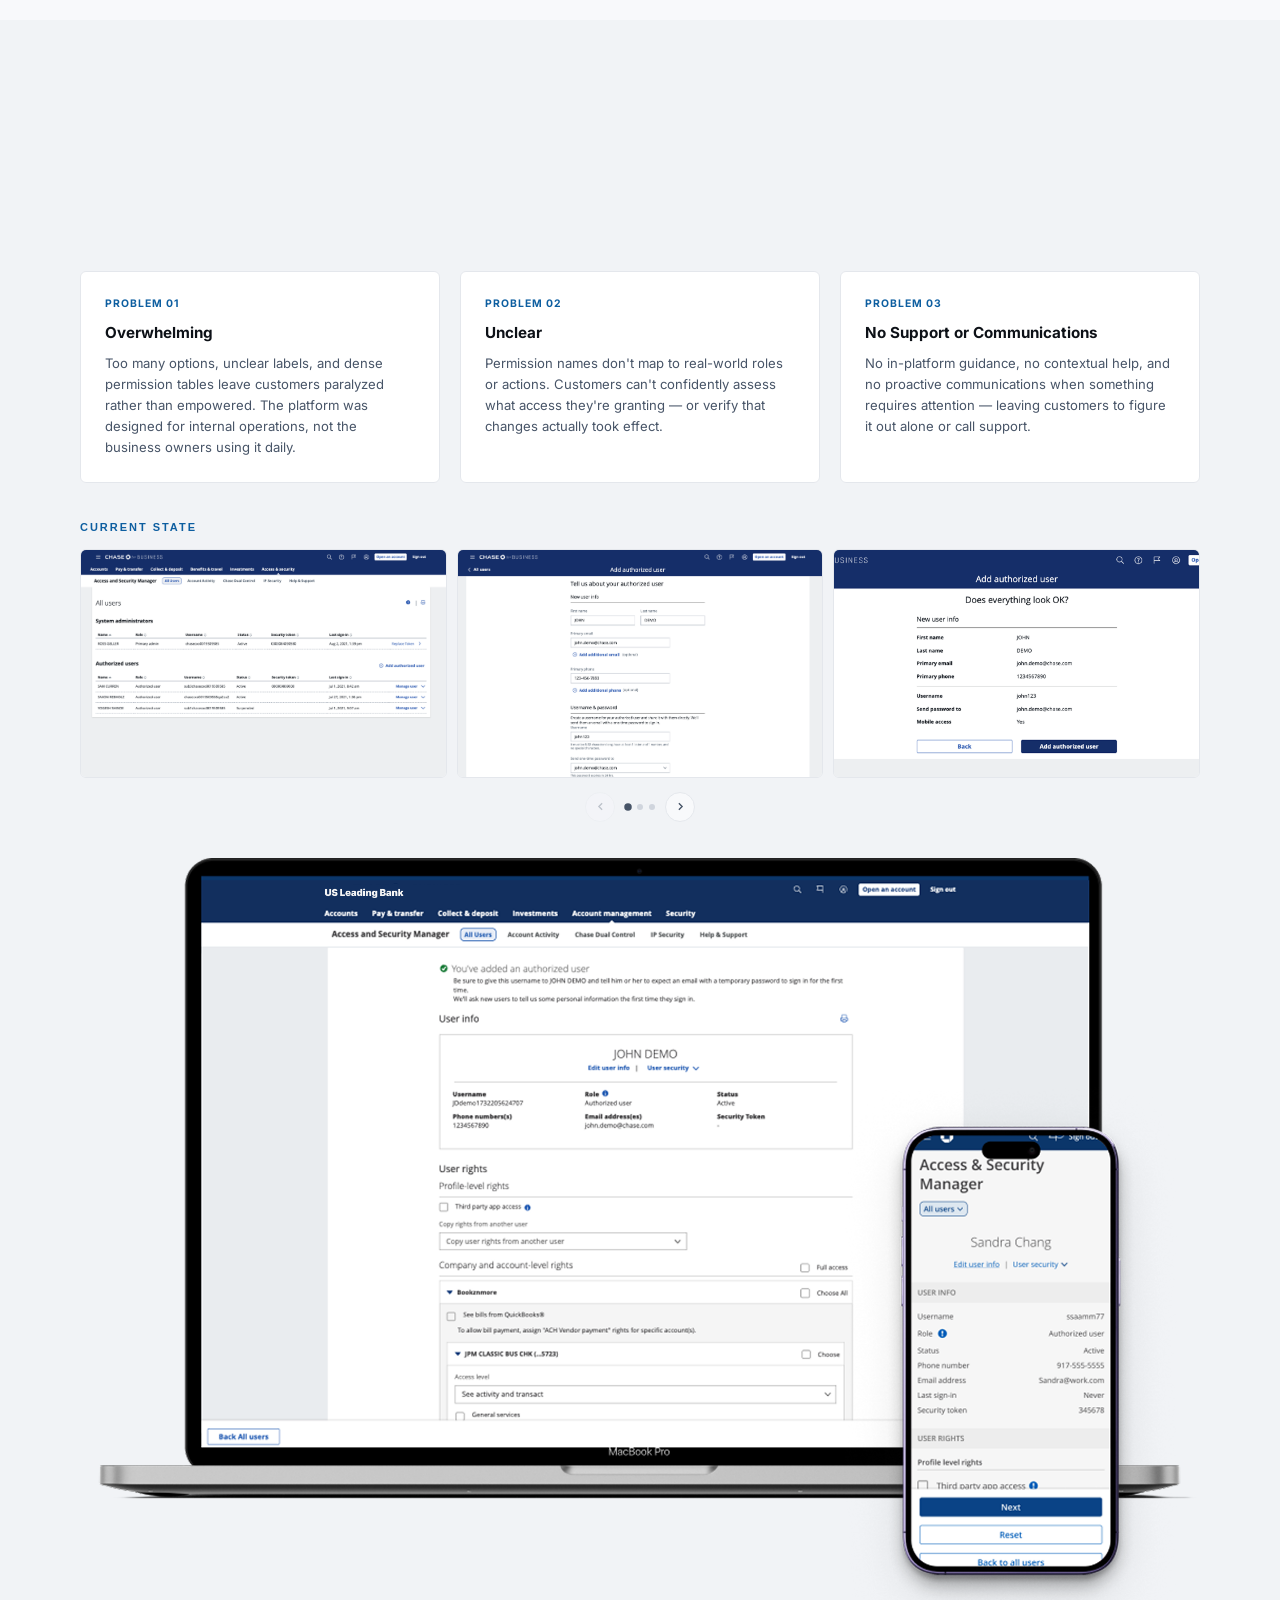
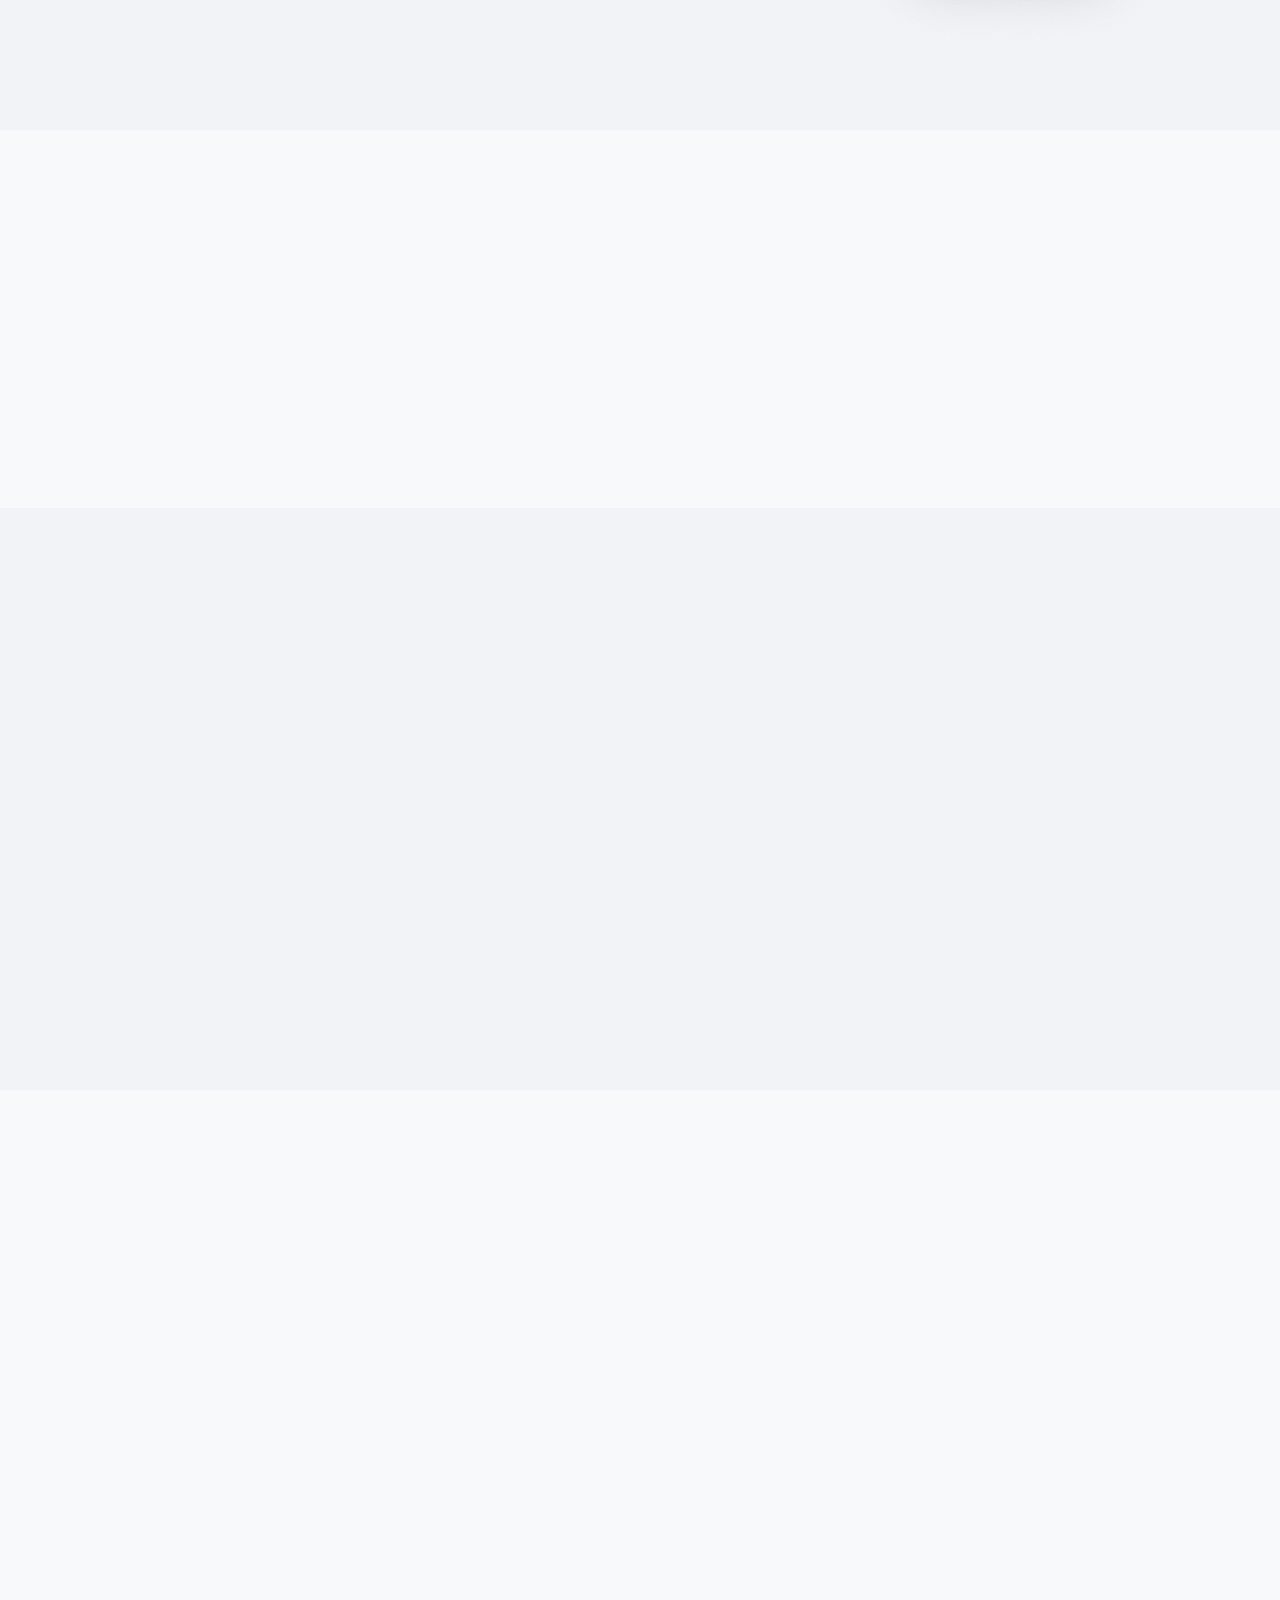
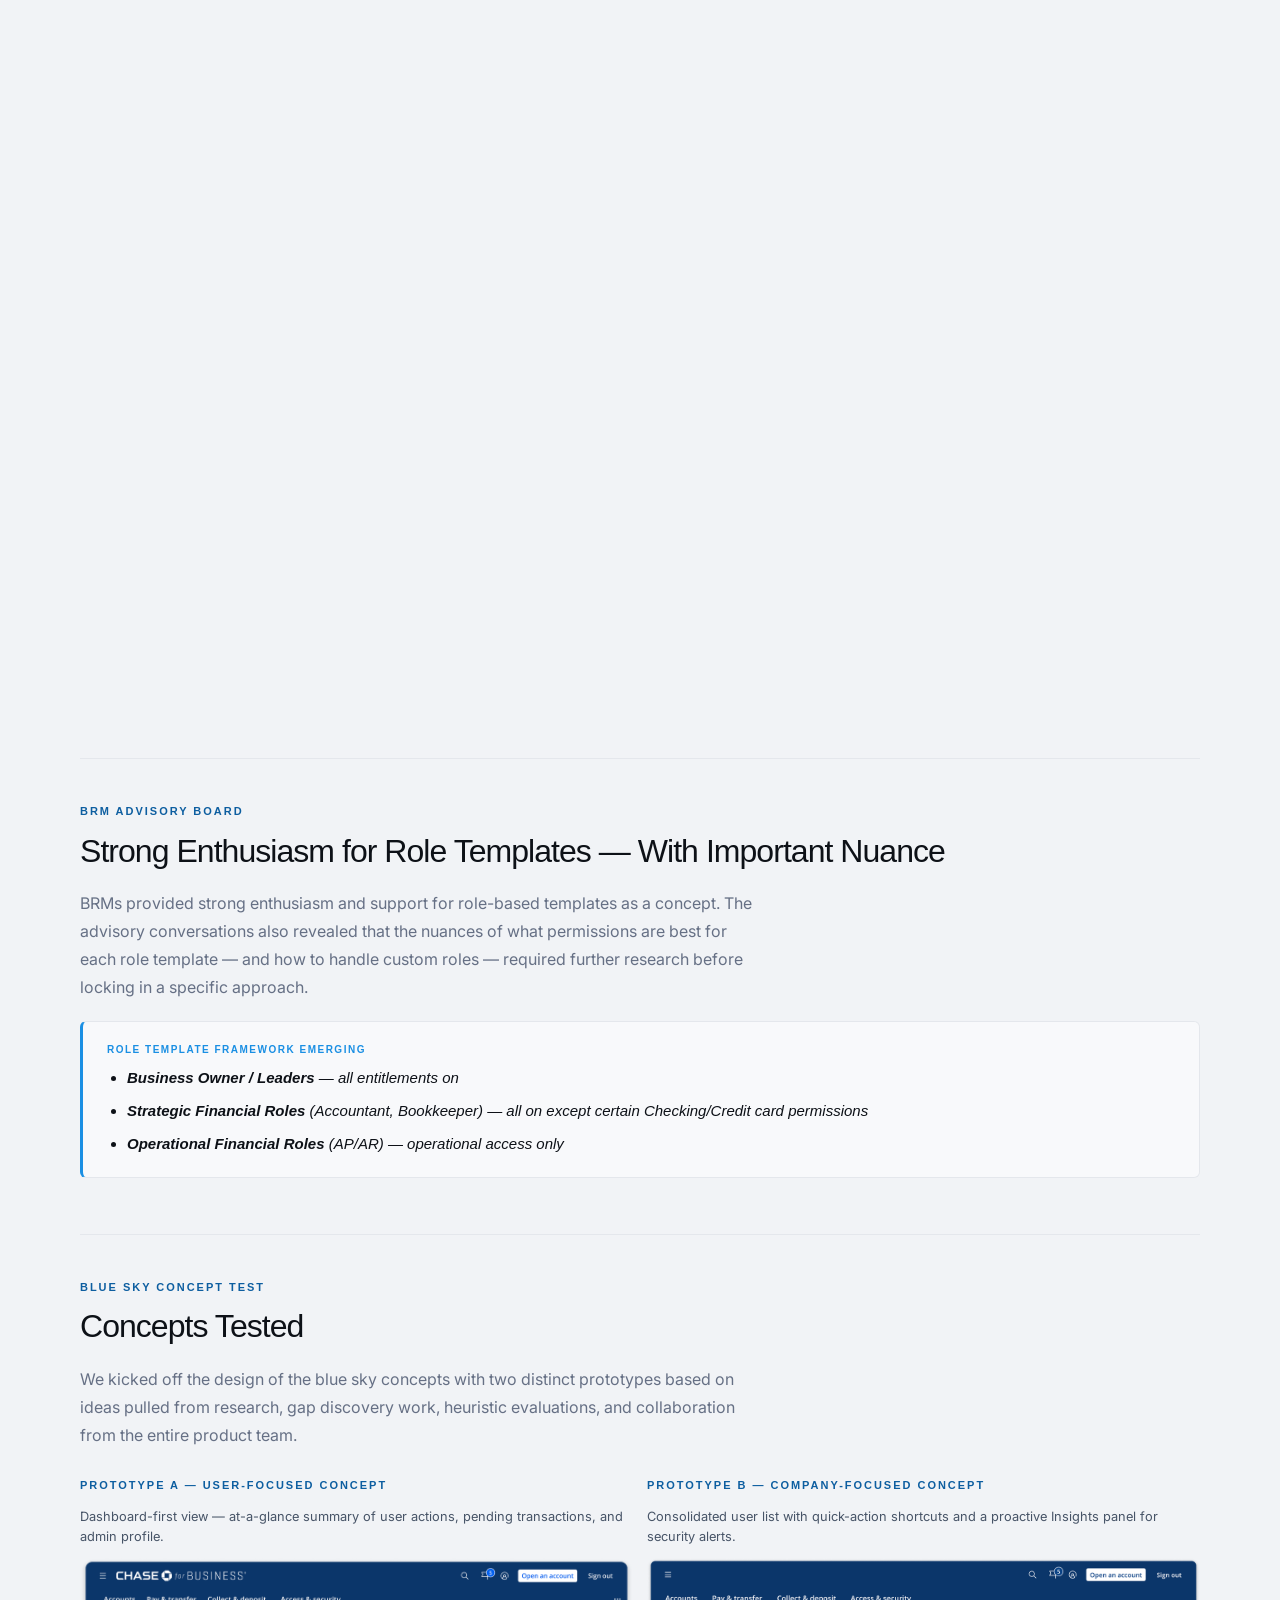
==== commit 6af46fd5: "Add new case study images and update layouts across pages Adds images for ASM, journey map, PSS, Sec" ====
--- a/case-studies/jpmorgan-asm.html
+++ b/case-studies/jpmorgan-asm.html
@@ -637,7 +637,7 @@
 
     /* ── Widow prevention ── */
     h1, h2, h3, h4,
-    .cs-section-title, .cs-hero__title, .cs-hero__lede,
+    .cs-section-title, .cs-hero__title,
     .asm-phase-title, .asm-phase-question,
     .asm-concept-title, .asm-finding-title, .asm-insight-title,
     .asm-retro-label, .asm-problem-headline, .asm-sub-title,
@@ -956,54 +956,9 @@
 
     <!-- Hero -->
     <section class="cs-hero">
-      <svg class="cs-hero-bg-canvas" viewBox="0 0 1400 520" xmlns="http://www.w3.org/2000/svg" preserveAspectRatio="xMidYMid slice" aria-hidden="true">
-        <defs>
-          <radialGradient id="topo-glow" cx="78%" cy="18%" r="42%">
-            <stop offset="0%" stop-color="#1A8FE3" stop-opacity="0.13"/>
-            <stop offset="100%" stop-color="#08111c" stop-opacity="0"/>
-          </radialGradient>
-        </defs>
-        <rect width="1400" height="520" fill="#08111c"/>
-        <rect width="1400" height="520" fill="url(#topo-glow)"/>
-        <!-- Primary topo cluster: upper-right, tilted concentric ellipses -->
-        <g transform="translate(1100, 80)" stroke="#1A8FE3" fill="none" stroke-width="0.85">
-          <ellipse rx="42" ry="28" transform="rotate(-22)" stroke-opacity="0.34"/>
-          <ellipse rx="85" ry="57" transform="rotate(-22)" stroke-opacity="0.27"/>
-          <ellipse rx="133" ry="89" transform="rotate(-22)" stroke-opacity="0.22"/>
-          <ellipse rx="185" ry="124" transform="rotate(-22)" stroke-opacity="0.17"/>
-          <ellipse rx="242" ry="162" transform="rotate(-22)" stroke-opacity="0.13"/>
-          <ellipse rx="303" ry="203" transform="rotate(-22)" stroke-opacity="0.10"/>
-          <ellipse rx="369" ry="247" transform="rotate(-22)" stroke-opacity="0.08"/>
-          <ellipse rx="440" ry="295" transform="rotate(-22)" stroke-opacity="0.06"/>
-          <ellipse rx="515" ry="345" transform="rotate(-22)" stroke-opacity="0.045"/>
-          <ellipse rx="595" ry="399" transform="rotate(-22)" stroke-opacity="0.032"/>
-          <ellipse rx="680" ry="456" transform="rotate(-22)" stroke-opacity="0.022"/>
-          <ellipse rx="770" ry="517" transform="rotate(-22)" stroke-opacity="0.015"/>
-        </g>
-        <!-- Secondary smaller cluster: lower-left -->
-        <g transform="translate(210, 445)" stroke="#3AABF5" fill="none" stroke-width="0.65">
-          <ellipse rx="30" ry="22" transform="rotate(14)" stroke-opacity="0.20"/>
-          <ellipse rx="62" ry="46" transform="rotate(14)" stroke-opacity="0.14"/>
-          <ellipse rx="99" ry="73" transform="rotate(14)" stroke-opacity="0.10"/>
-          <ellipse rx="140" ry="103" transform="rotate(14)" stroke-opacity="0.07"/>
-          <ellipse rx="185" ry="136" transform="rotate(14)" stroke-opacity="0.048"/>
-        </g>
-        <!-- Journey route line: enters from south (bottom edge), traverses terrain to peak -->
-        <path d="M1000,520 C1025,492 1090,458 1135,430 C1180,402 1195,358 1155,318 C1115,278 1015,288 972,248 C935,212 968,162 1015,125 C1044,104 1080,88 1100,80"
-              fill="none" stroke="#3AABF5" stroke-width="1"
-              stroke-opacity="0.18" stroke-dasharray="4 8" stroke-linecap="round"/>
-        <!-- Waypoints on exact knot points: (1135,430) (972,248) (1015,125) -->
-        <circle cx="1135" cy="430" r="3.5" fill="none" stroke="#3AABF5" stroke-width="1" stroke-opacity="0.35"/>
-        <circle cx="1135" cy="430" r="1.5" fill="#3AABF5" opacity="0.35"/>
-        <circle cx="972" cy="248" r="3.5" fill="none" stroke="#3AABF5" stroke-width="1" stroke-opacity="0.35"/>
-        <circle cx="972" cy="248" r="1.5" fill="#3AABF5" opacity="0.35"/>
-        <circle cx="1015" cy="125" r="3.5" fill="none" stroke="#3AABF5" stroke-width="1" stroke-opacity="0.35"/>
-        <circle cx="1015" cy="125" r="1.5" fill="#3AABF5" opacity="0.35"/>
-        <!-- Peak markers -->
-        <circle cx="1100" cy="80" r="3" fill="#1A8FE3" opacity="0.65"/>
-        <circle cx="1100" cy="80" r="8" fill="none" stroke="#1A8FE3" stroke-width="0.75" stroke-opacity="0.22"/>
-        <circle cx="1100" cy="80" r="16" fill="none" stroke="#1A8FE3" stroke-width="0.5" stroke-opacity="0.10"/>
-      </svg>
+      <div class="cs-hero-bg-photo" style="background-image:url('../assets/images/asm 02.png')" aria-hidden="true"></div>
+      <div class="cs-hero-bg-overlay" aria-hidden="true"></div>
+      <div class="cs-hero-bg-vignette" aria-hidden="true"></div>
       <div class="container">
         <a href="../index.html#work" class="cs-back">
           <svg width="16" height="16" viewBox="0 0 24 24" fill="none" stroke="currentColor" stroke-width="2" aria-hidden="true"><path d="M19 12H5M12 5l-7 7 7 7"/></svg>
--- a/style.css
+++ b/style.css
@@ -323,11 +323,29 @@
   padding-top: var(--nav-height);
 }
 
-.hero-bg-canvas { position: absolute; inset: 0; width: 100%; height: 100%; }
+.hero-bg-photo {
+  position: absolute; inset: 0;
+  background-image: url('assets/images/journey map2.png');
+  background-size: cover;
+  background-position: 75% center;
+  background-repeat: no-repeat;
+}
 
 .hero-bg-overlay {
   position: absolute; inset: 0;
-  background: linear-gradient(135deg, rgba(8,17,28,.88) 0%, rgba(8,17,28,.35) 55%, rgba(8,17,28,.78) 100%);
+  background: linear-gradient(
+    100deg,
+    rgba(8,17,28,.90) 0%,
+    rgba(8,17,28,.68) 28%,
+    rgba(8,17,28,.30) 52%,
+    rgba(8,17,28,.10) 75%,
+    rgba(8,17,28,.05) 100%
+  );
+}
+
+.hero-bg-vignette {
+  position: absolute; inset: 0;
+  background: linear-gradient(to bottom, rgba(8,17,28,.55) 0%, transparent 12%, transparent 88%, rgba(8,17,28,.65) 100%);
 }
 
 .hero-centered { position: relative; z-index: 2; width: 100%; }
@@ -398,7 +416,7 @@
   overflow: hidden; aspect-ratio: 4/5;
   background: var(--surface); border: 1px solid var(--border);
 }
-.about-photo-wrap-v3 img { width: 100%; height: 100%; object-fit: cover; }
+.about-photo-wrap-v3 img { width: 100%; height: 100%; object-fit: cover; object-position: center 20%; }
 .about-photo-placeholder {
   width: 100%; height: 100%;
   display: flex; align-items: center; justify-content: center;
@@ -793,7 +811,27 @@
   position: relative;
   overflow: hidden;
 }
-.cs-hero-bg-canvas { position: absolute; inset: 0; width: 100%; height: 100%; }
+.cs-hero-bg-photo {
+  position: absolute; inset: 0;
+  background-size: cover;
+  background-position: 70% center;
+  background-repeat: no-repeat;
+}
+.cs-hero-bg-overlay {
+  position: absolute; inset: 0;
+  background: linear-gradient(
+    100deg,
+    rgba(8,17,28,.92) 0%,
+    rgba(8,17,28,.72) 30%,
+    rgba(8,17,28,.35) 55%,
+    rgba(8,17,28,.12) 78%,
+    rgba(8,17,28,.06) 100%
+  );
+}
+.cs-hero-bg-vignette {
+  position: absolute; inset: 0;
+  background: linear-gradient(to bottom, rgba(8,17,28,.5) 0%, transparent 10%, transparent 90%, rgba(8,17,28,.6) 100%);
+}
 .cs-hero > .container { position: relative; z-index: 2; }
 .cs-hero__top { display: flex; align-items: center; justify-content: space-between; margin-bottom: 1.75rem; }
 .cs-hero__eyebrow {
@@ -809,9 +847,10 @@
 }
 .cs-hero__title strong { font-weight: 700; color: var(--blue-400); }
 .cs-hero__main { display: grid; grid-template-columns: 1fr 280px; gap: 3rem; align-items: start; margin-bottom: 2.5rem; }
-.cs-hero__lede { font-size: clamp(1rem, 1.8vw, 1.125rem); line-height: 1.72; color: rgba(255,255,255,.6); }
+.cs-hero__lede { font-size: clamp(1rem, 1.8vw, 1.125rem); line-height: 1.72; color: rgba(255,255,255,.6); max-width: 52ch; text-wrap: pretty; }
 .cs-hero__panel {
-  background: rgba(255,255,255,.05); border: 1px solid rgba(255,255,255,.1);
+  background: rgba(8,17,28,.55); border: 1px solid rgba(255,255,255,.14);
+  backdrop-filter: blur(12px); -webkit-backdrop-filter: blur(12px);
   border-radius: var(--radius-lg); padding: 1.75rem;
   display: flex; flex-direction: column; gap: .75rem;
 }
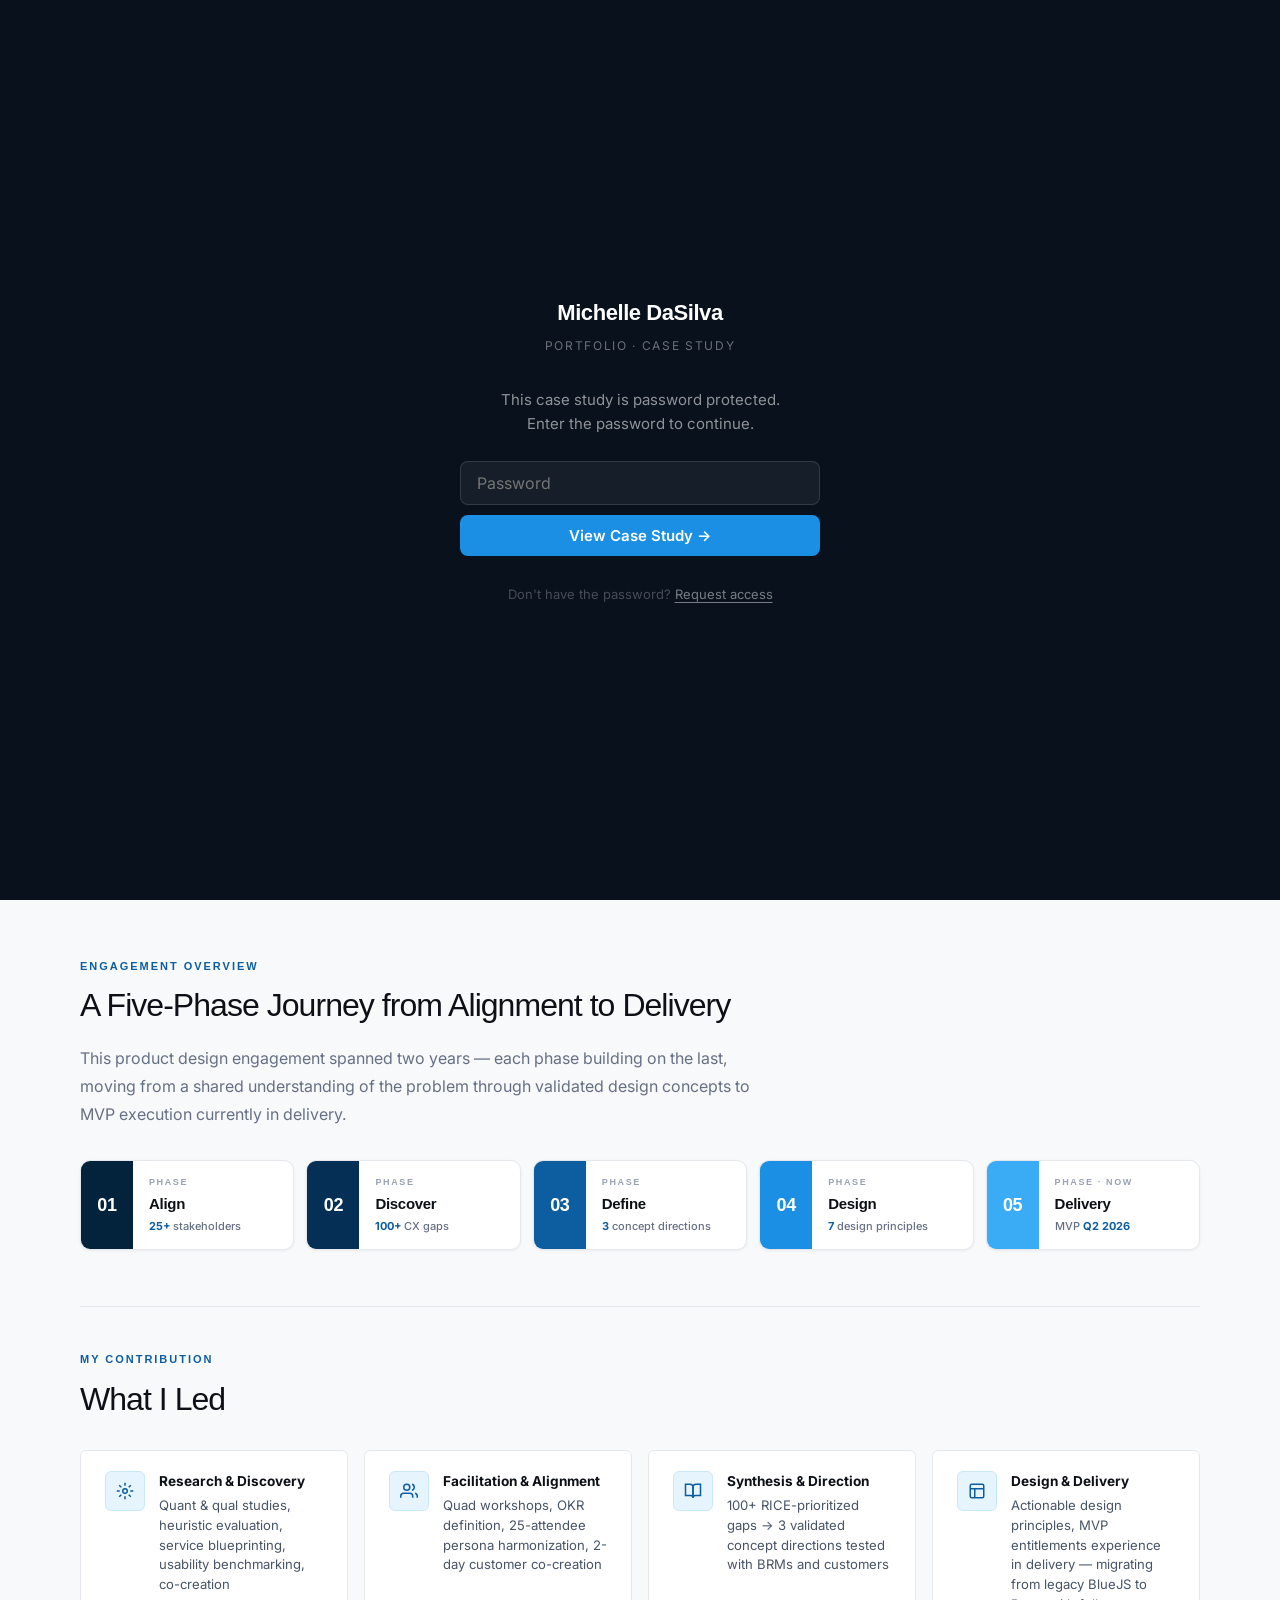
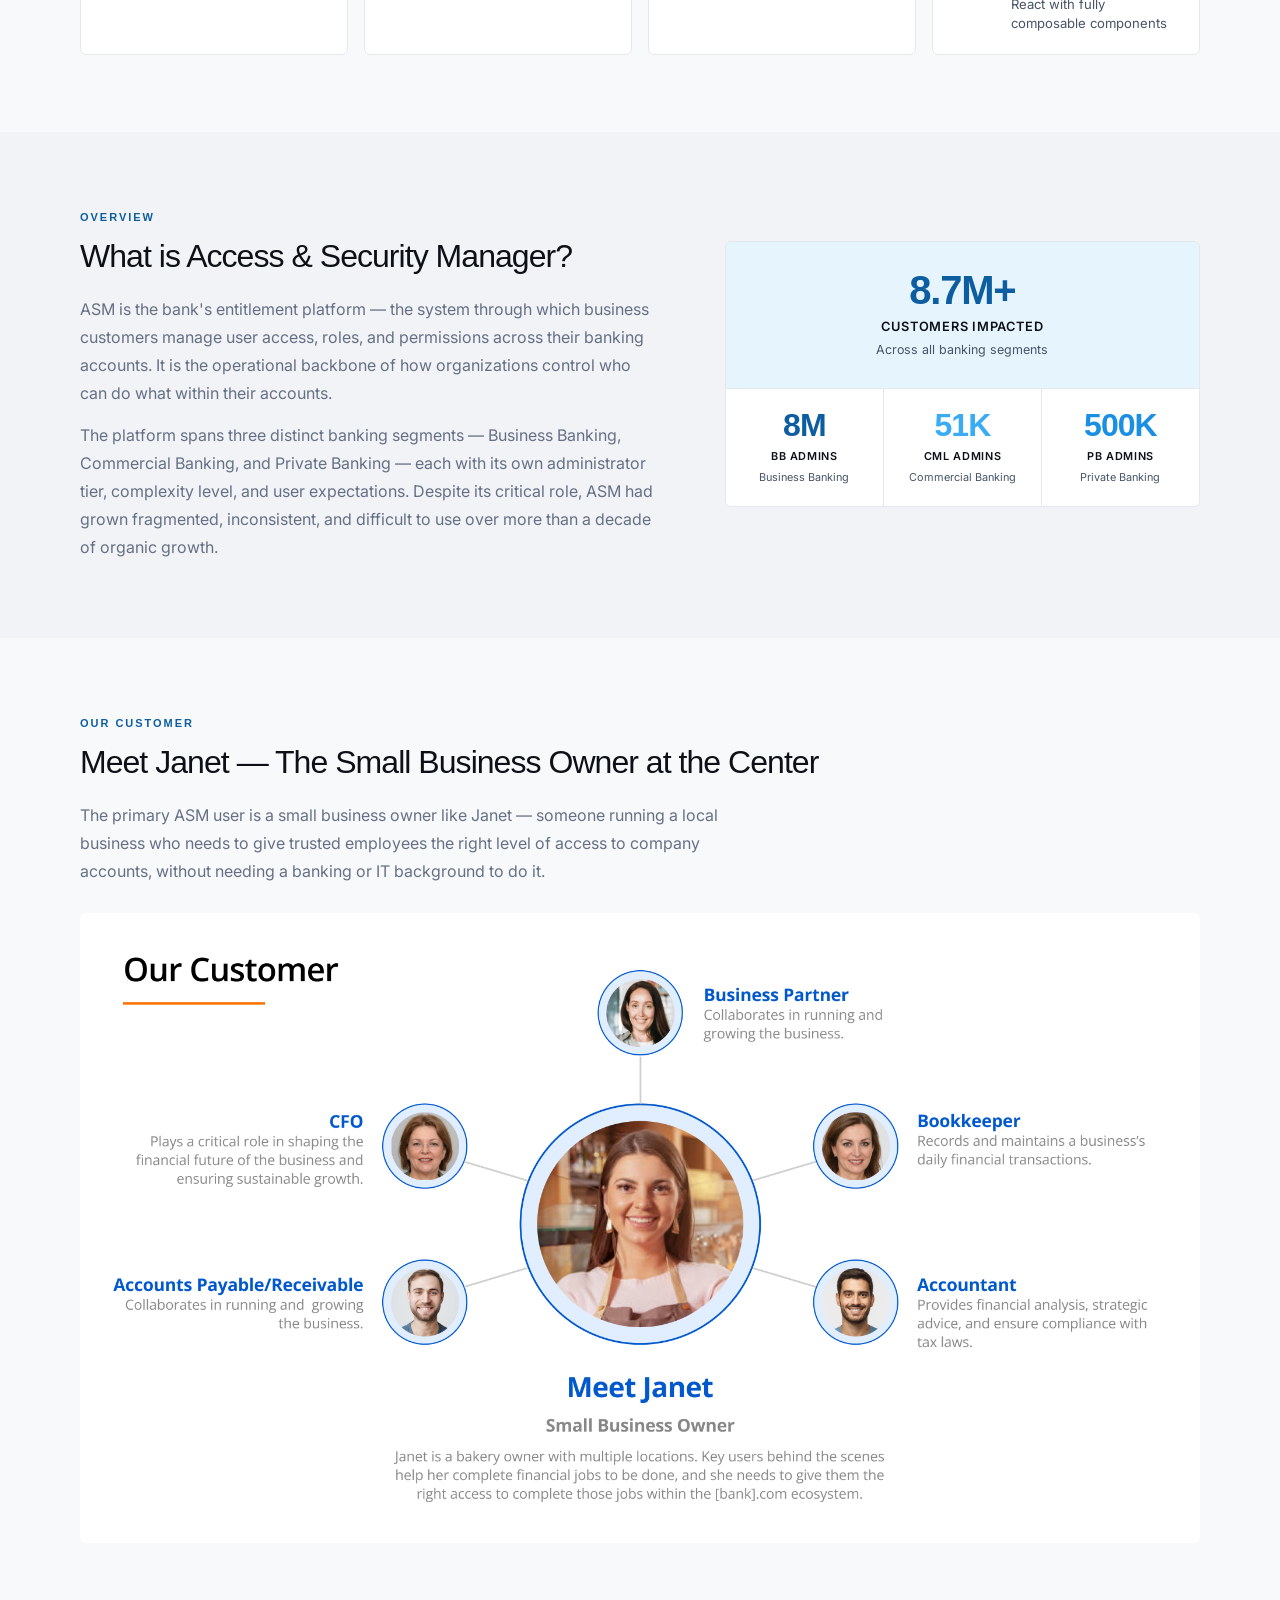
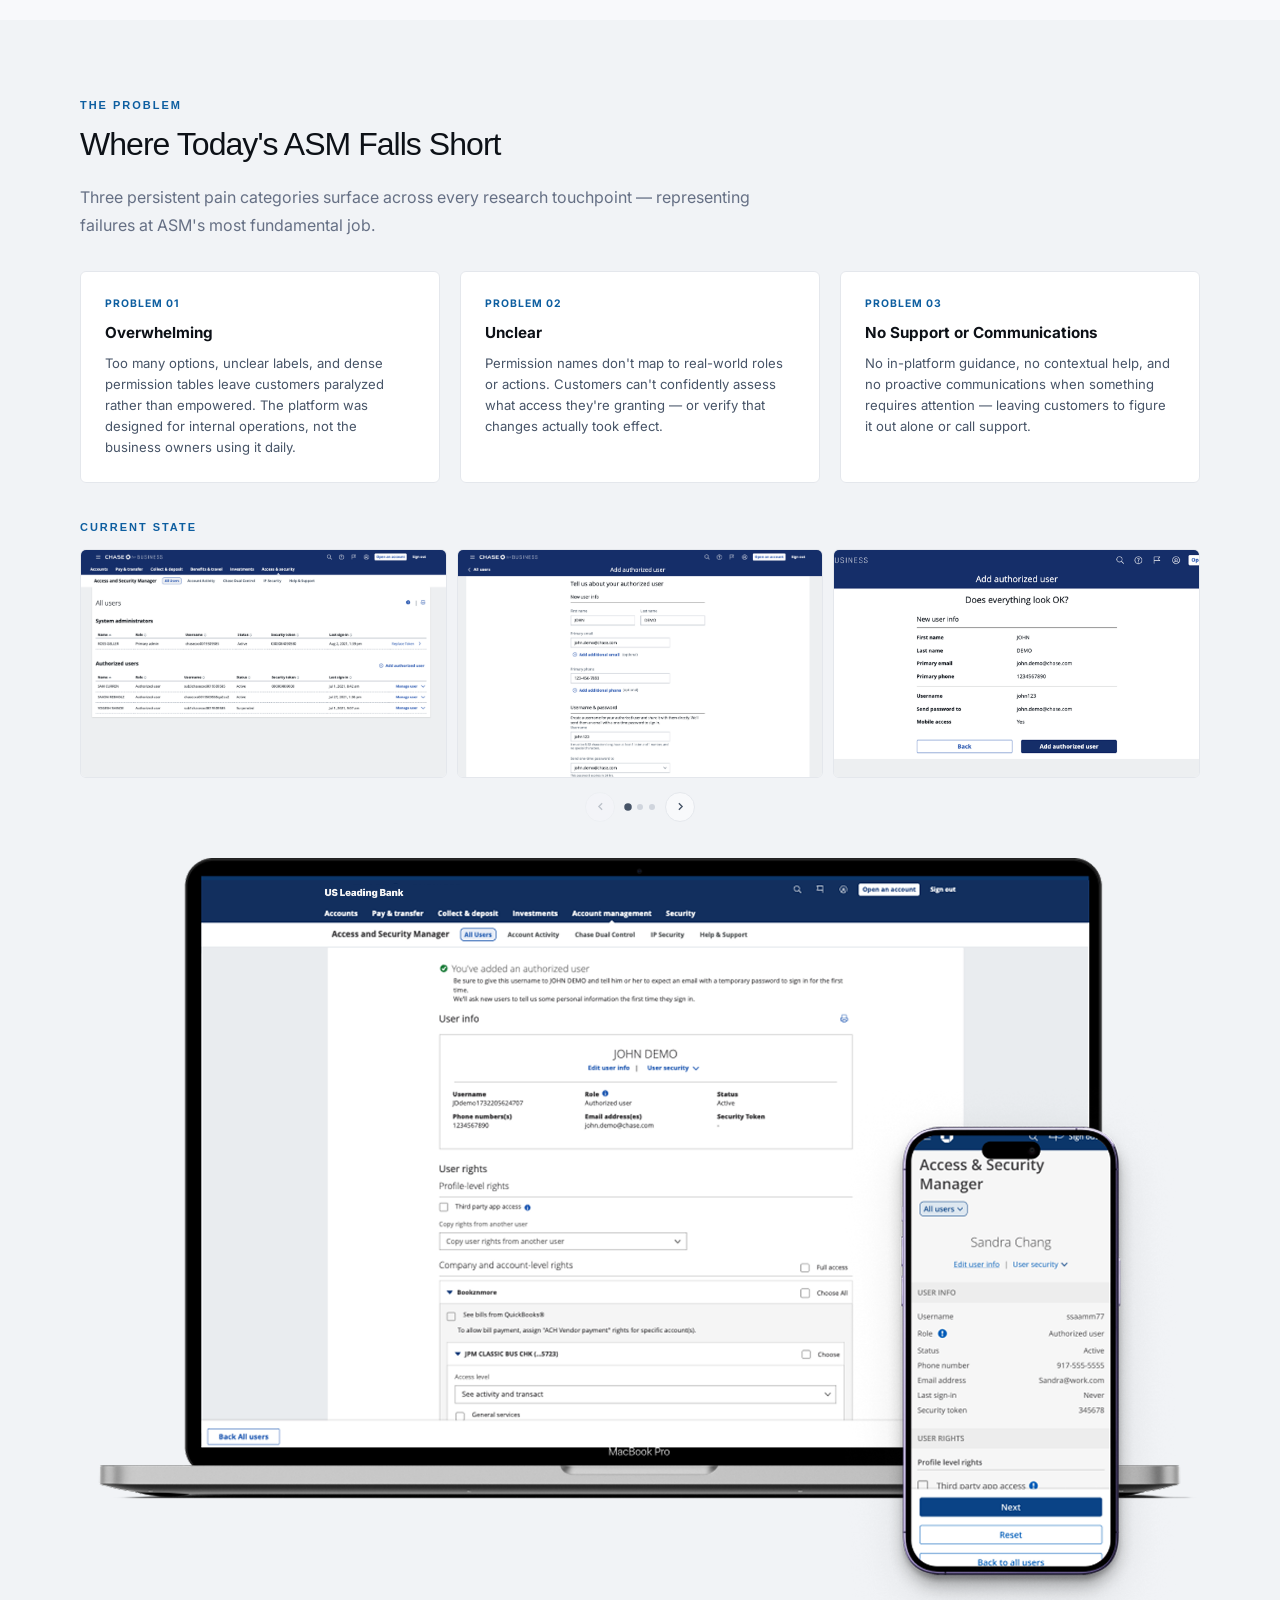
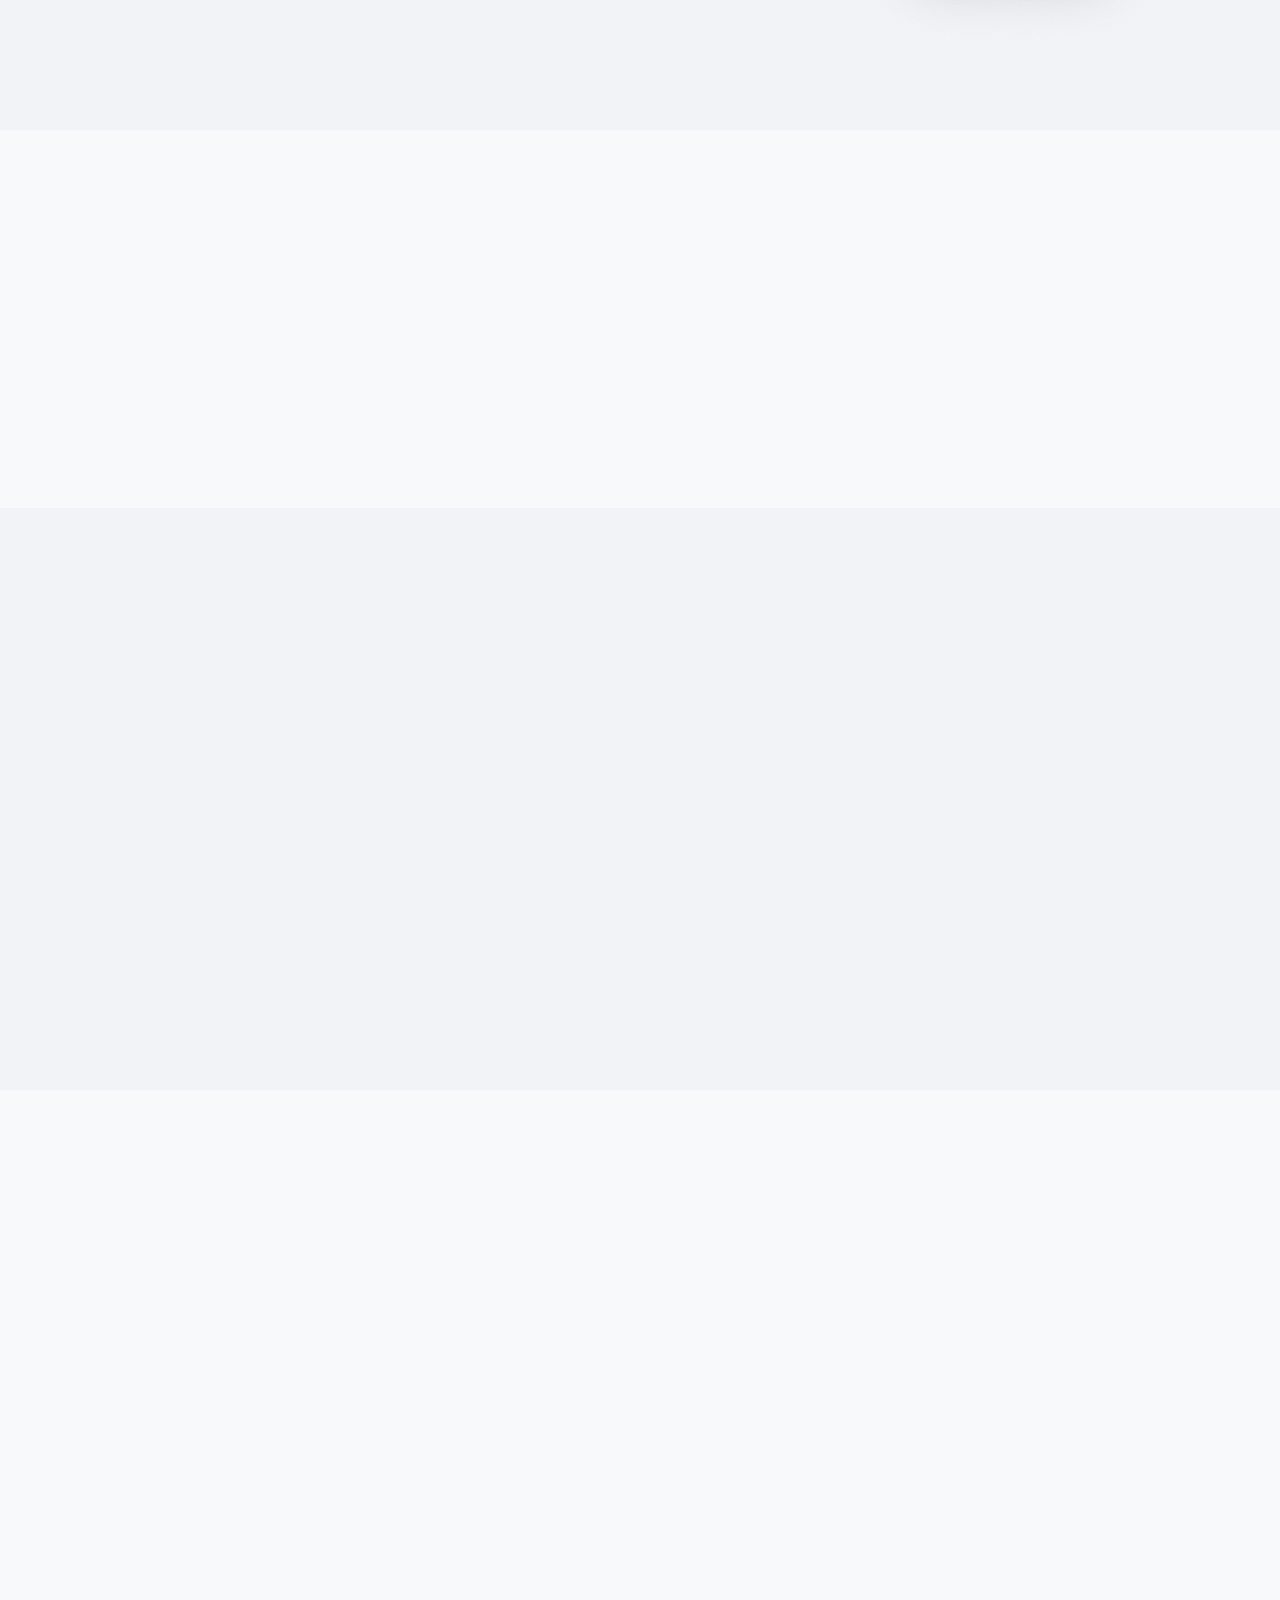
==== commit c0080879: "Optimize hero background images and remove dead CSS rule Converts the four case-study hero backgroun" ====
--- a/case-studies/jpmorgan-asm.html
+++ b/case-studies/jpmorgan-asm.html
@@ -956,7 +956,7 @@
 
     <!-- Hero -->
     <section class="cs-hero">
-      <div class="cs-hero-bg-photo" style="background-image:url('../assets/images/asm 02.png')" aria-hidden="true"></div>
+      <div class="cs-hero-bg-photo" style="background-image:url('../assets/images/asm 02.jpg')" aria-hidden="true"></div>
       <div class="cs-hero-bg-overlay" aria-hidden="true"></div>
       <div class="cs-hero-bg-vignette" aria-hidden="true"></div>
       <div class="container">
--- a/style.css
+++ b/style.css
@@ -1158,8 +1158,6 @@
 }
 
 @media (max-width: 768px) {
-  .cs-hero-bg-canvas { display: none; }
-
   .nav-menu { display: none; }
   .nav-toggle { display: flex; }
   .nav-right .nav-cta { display: none; }
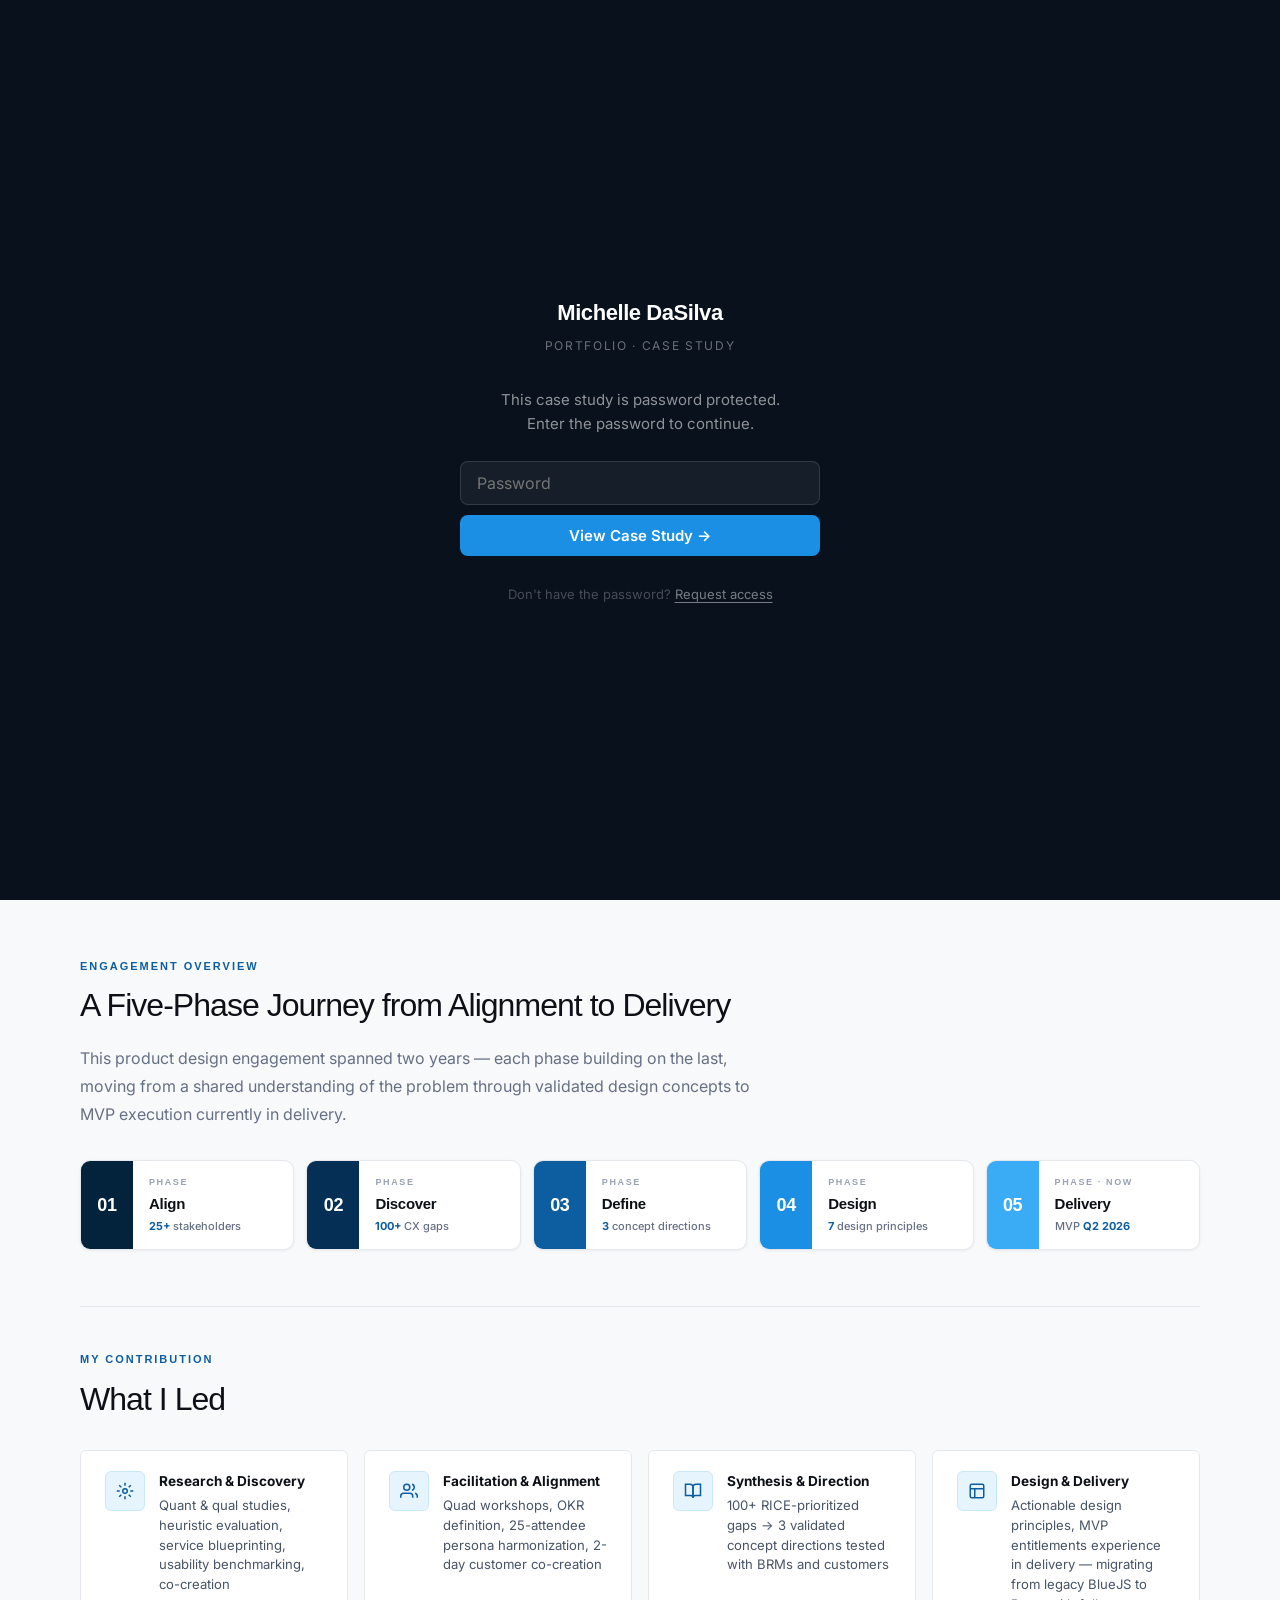
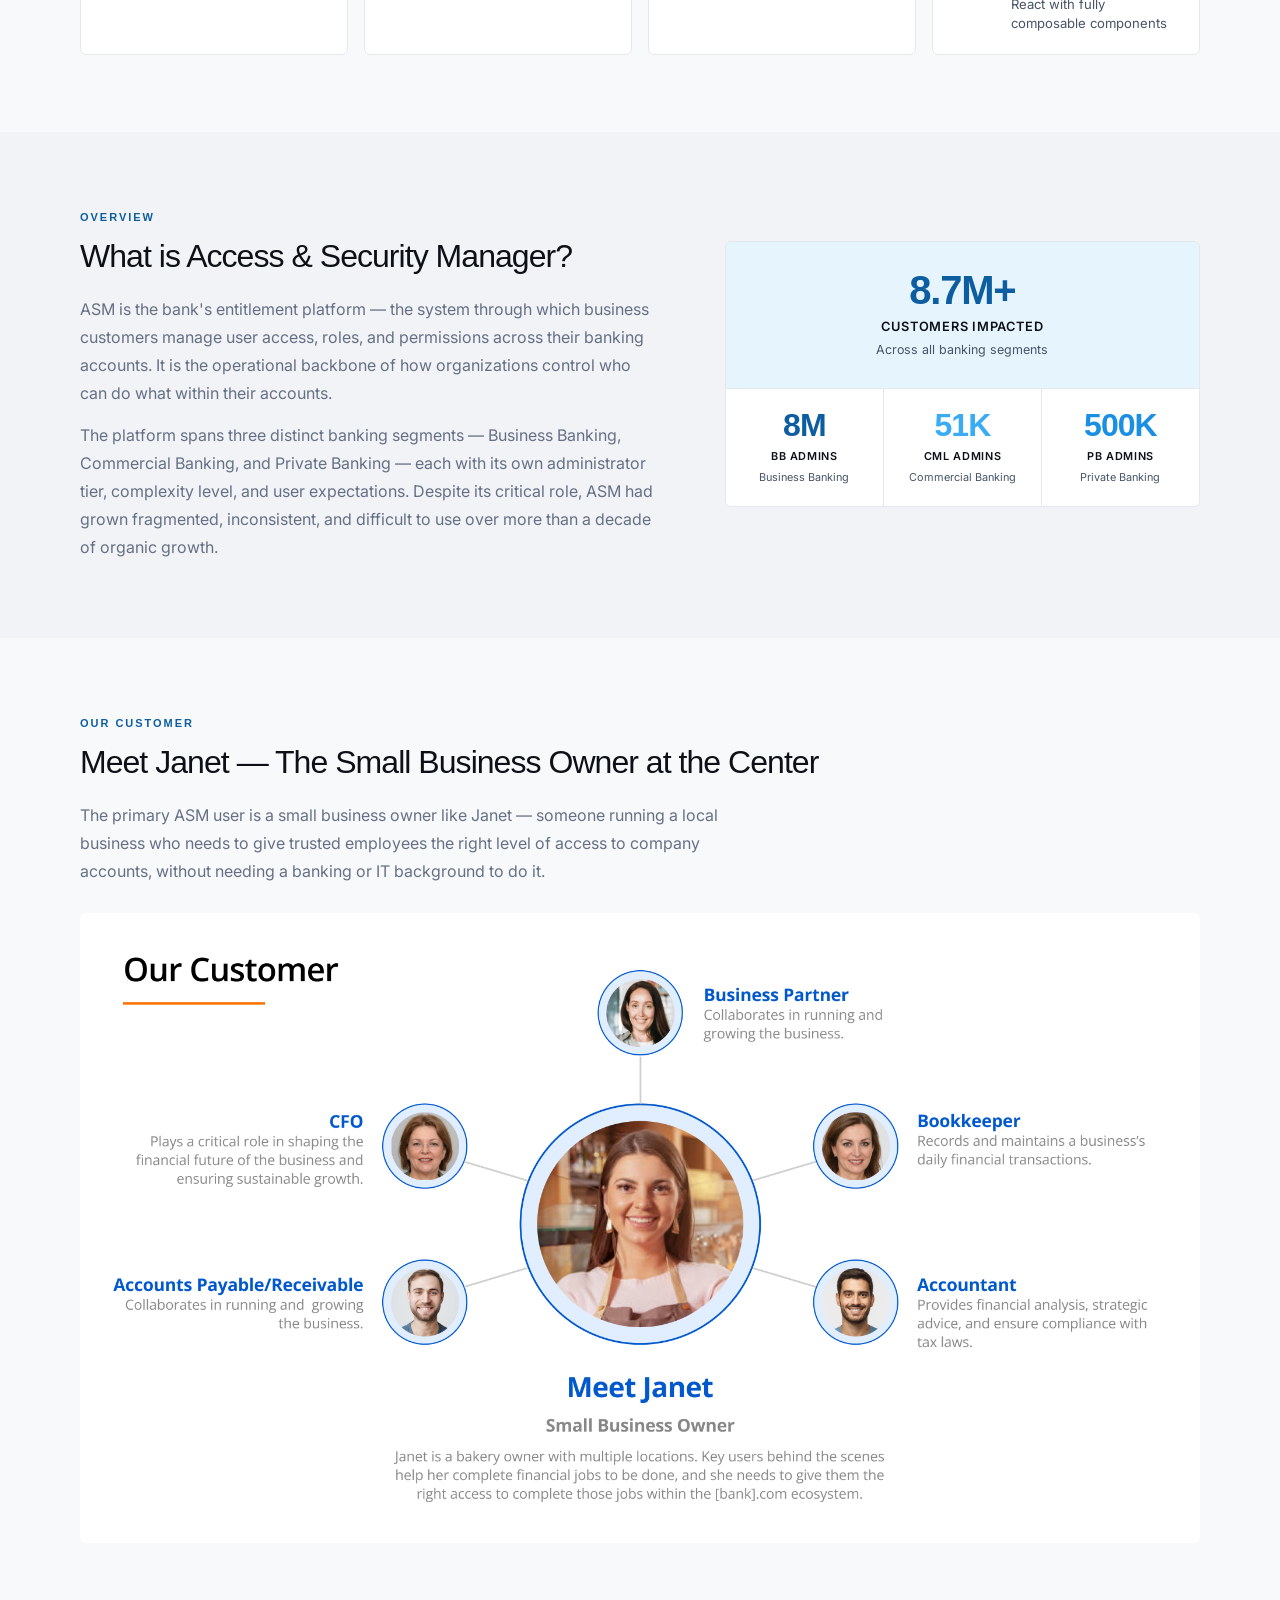
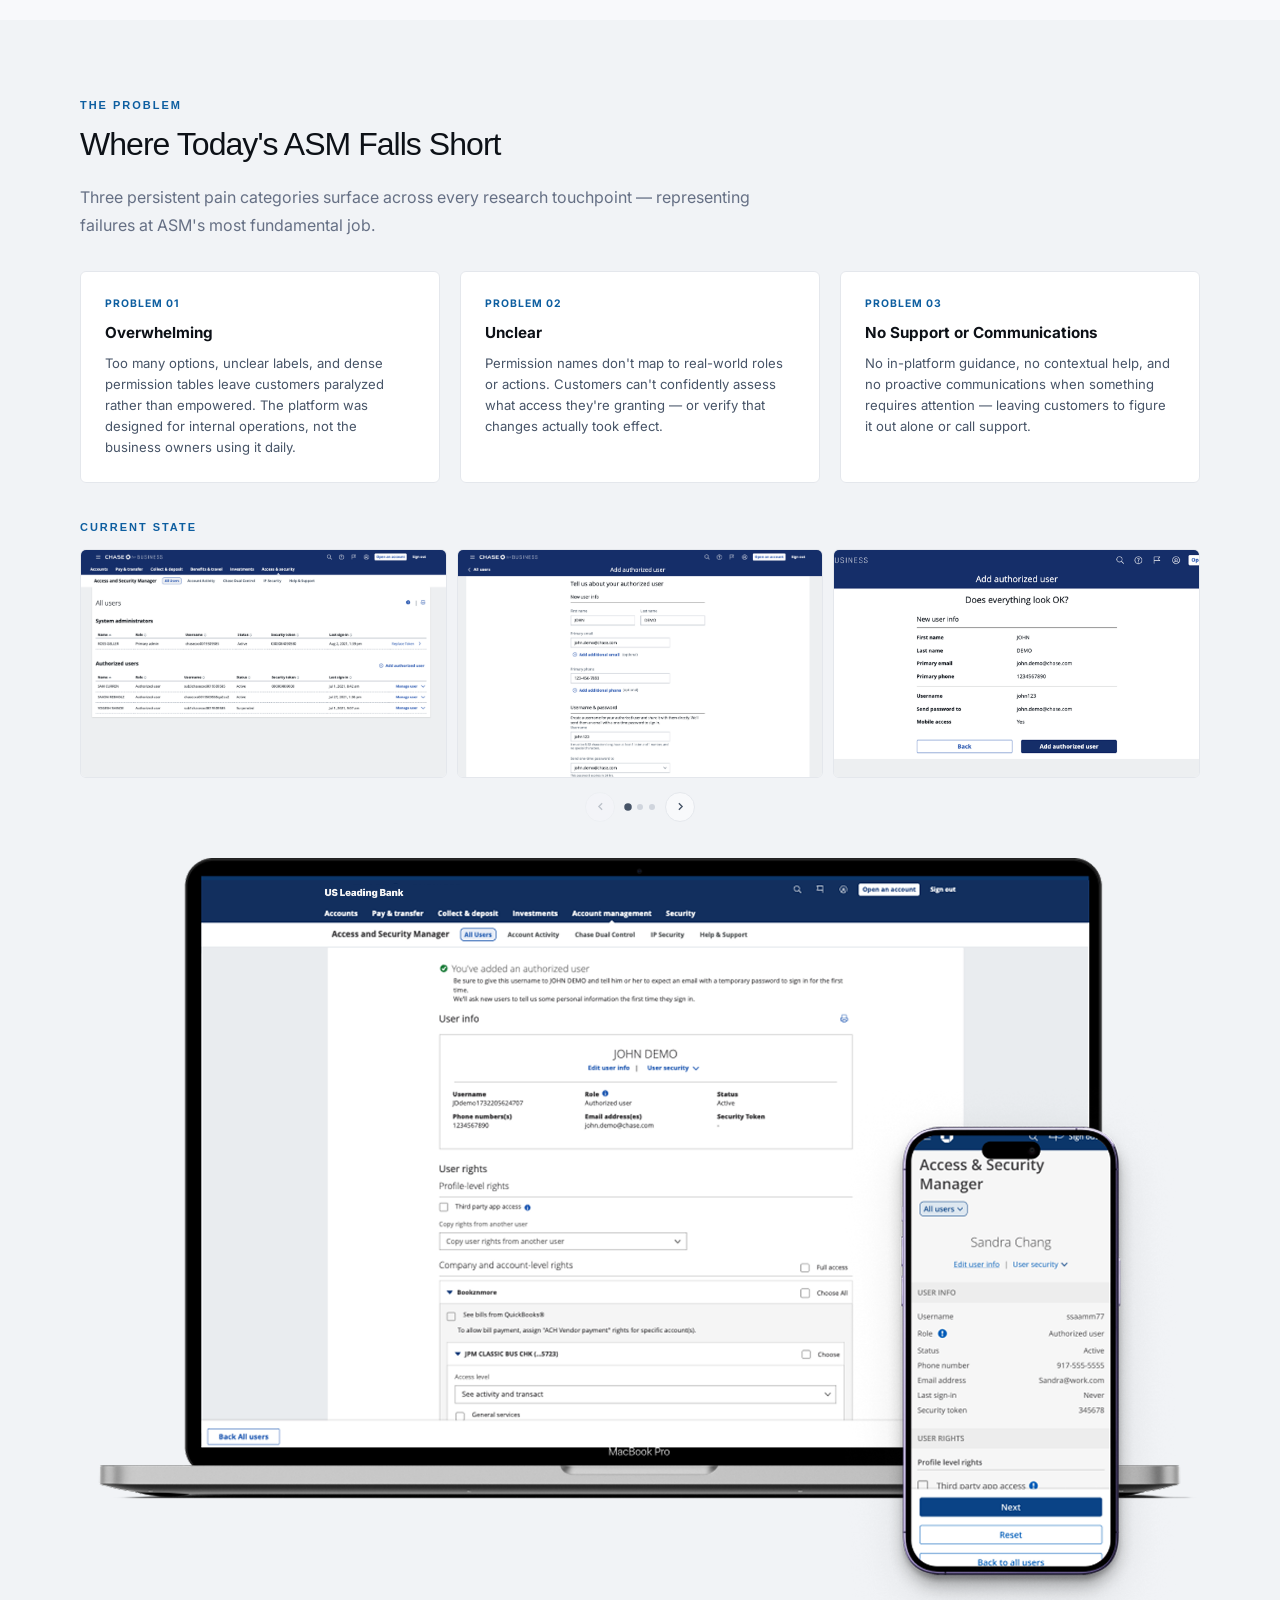
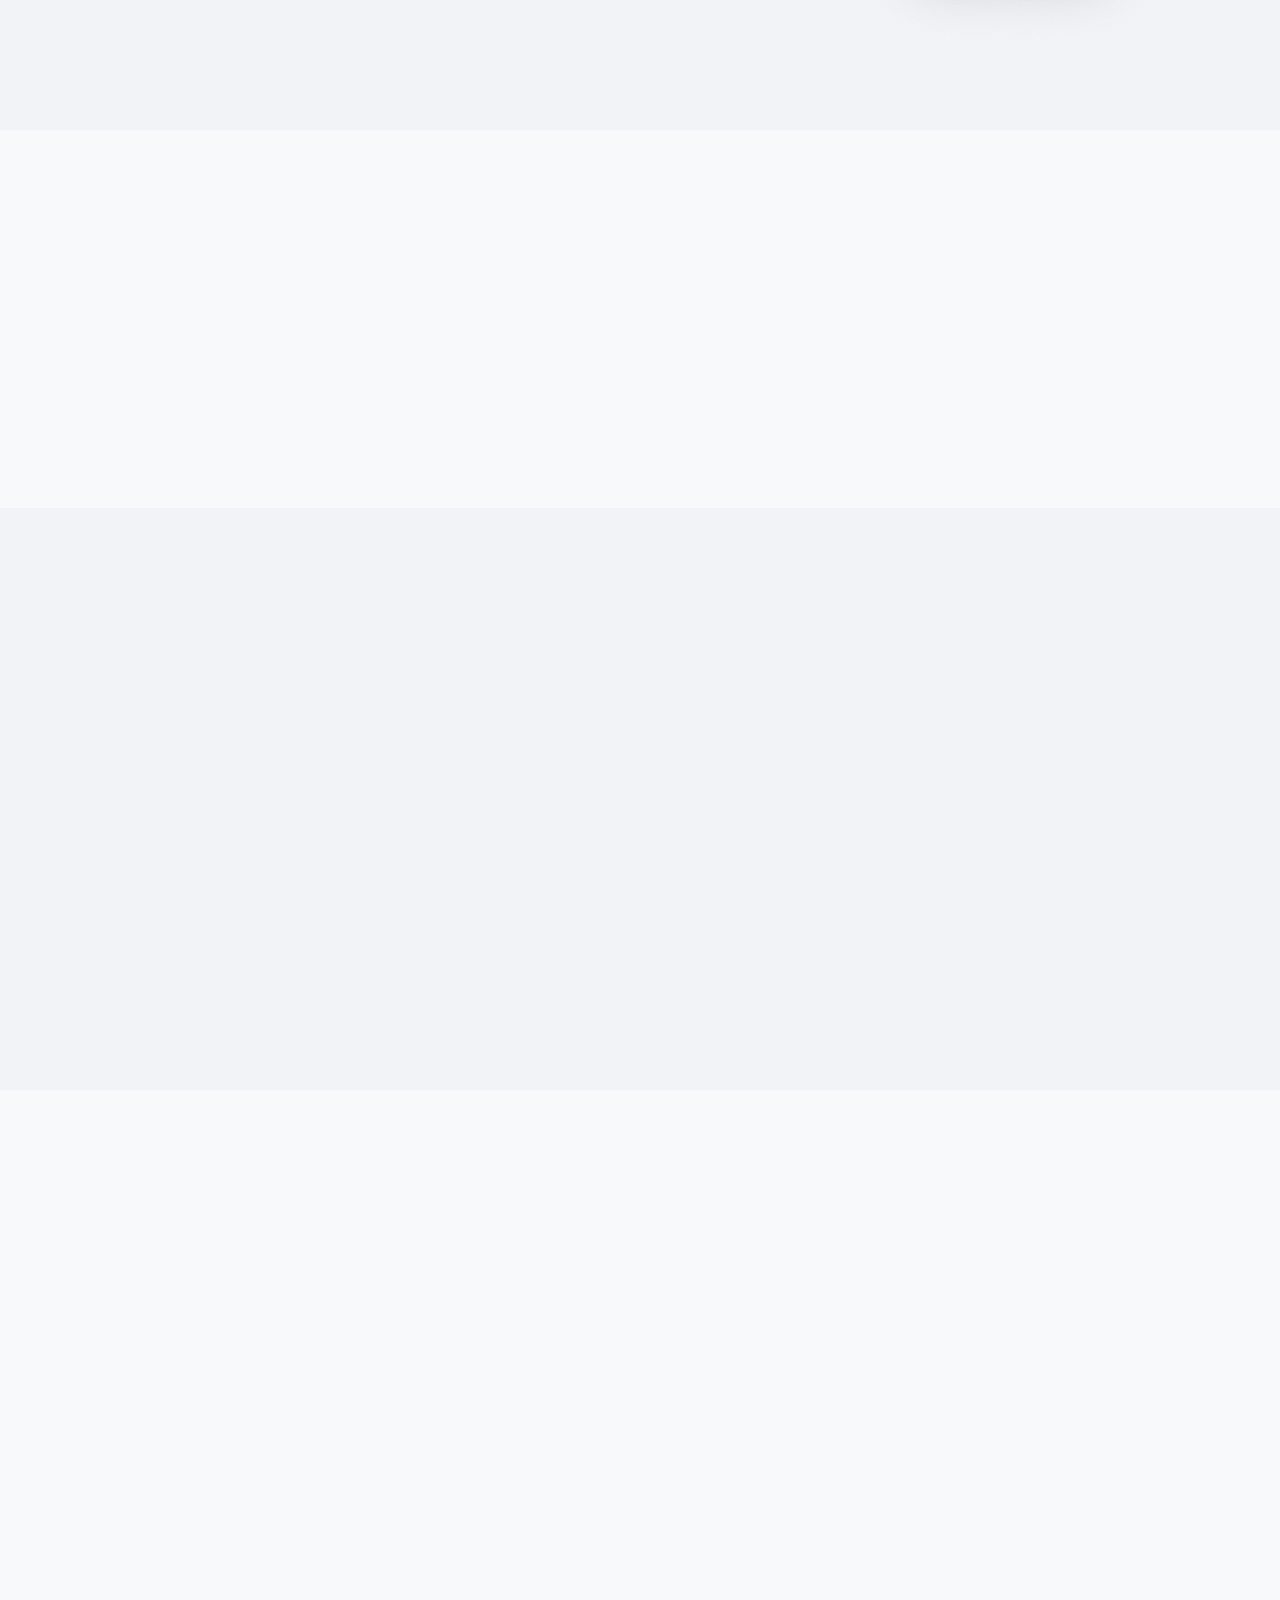
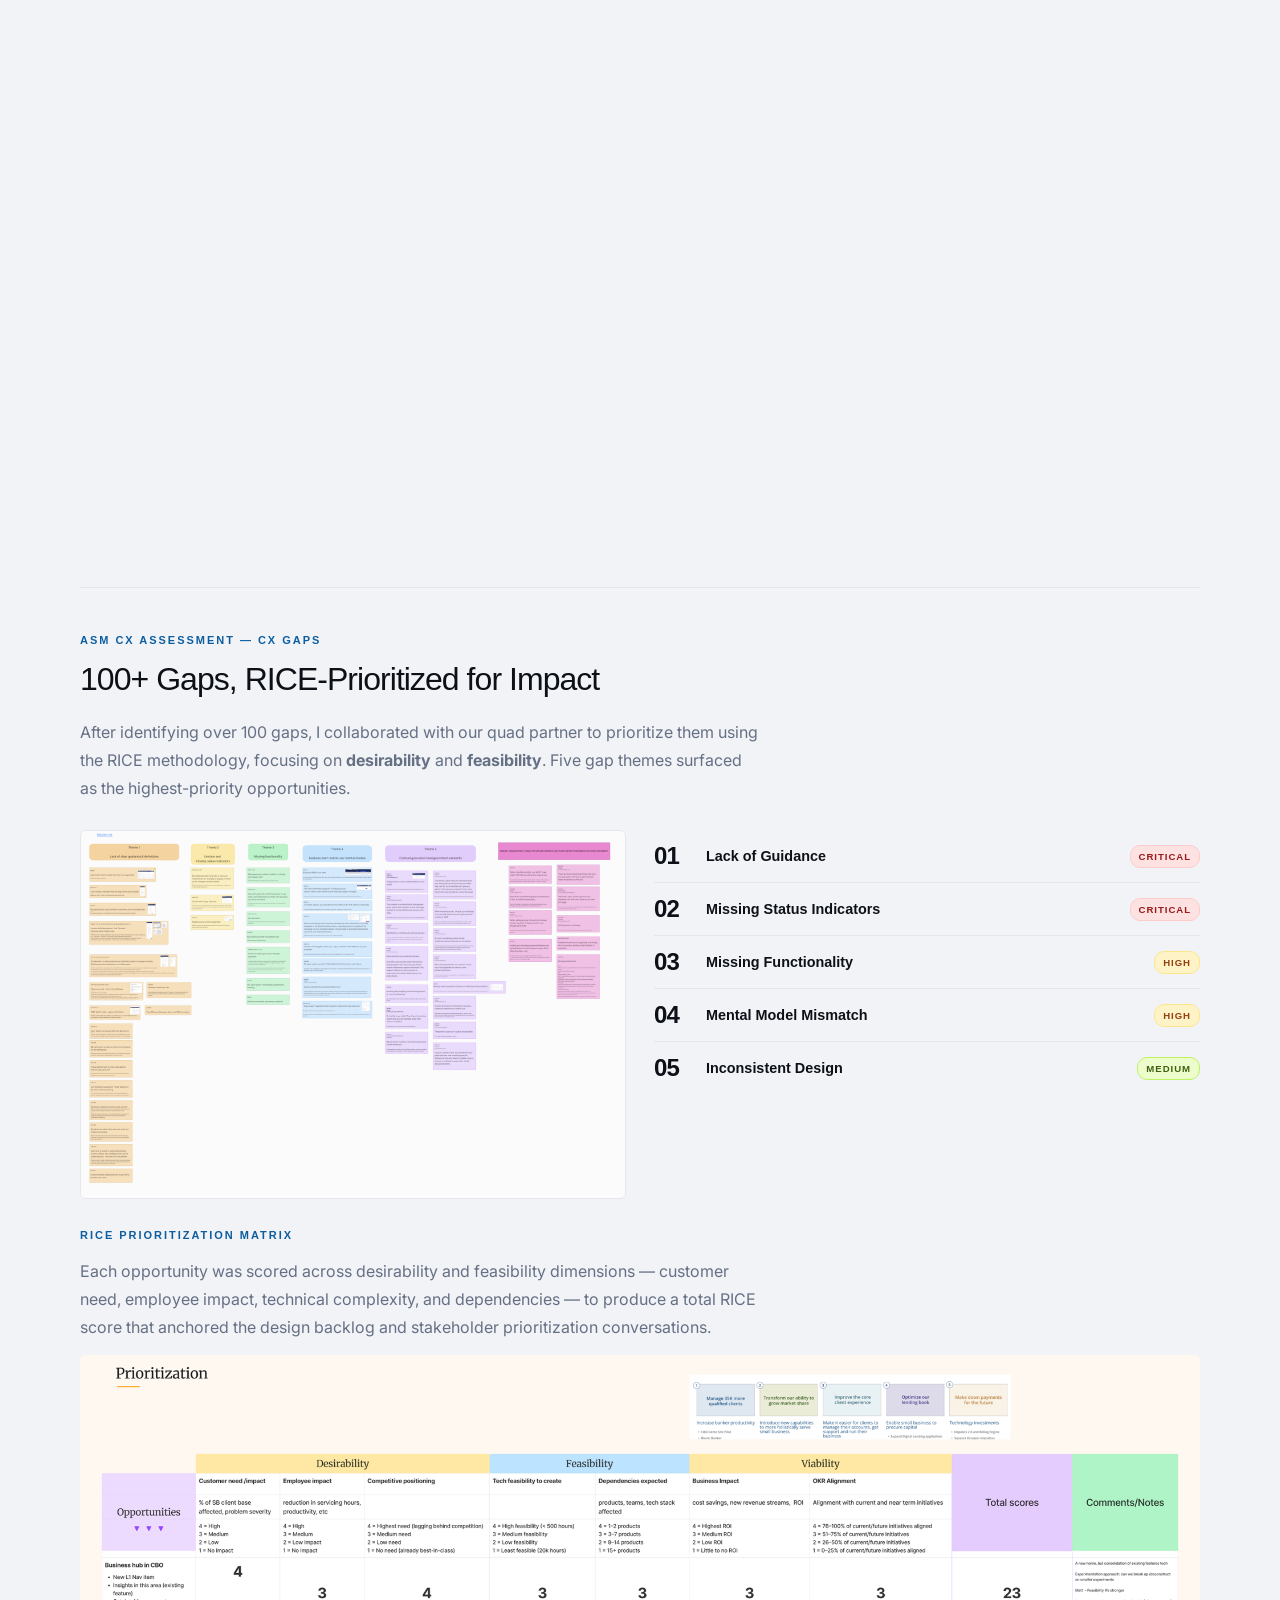
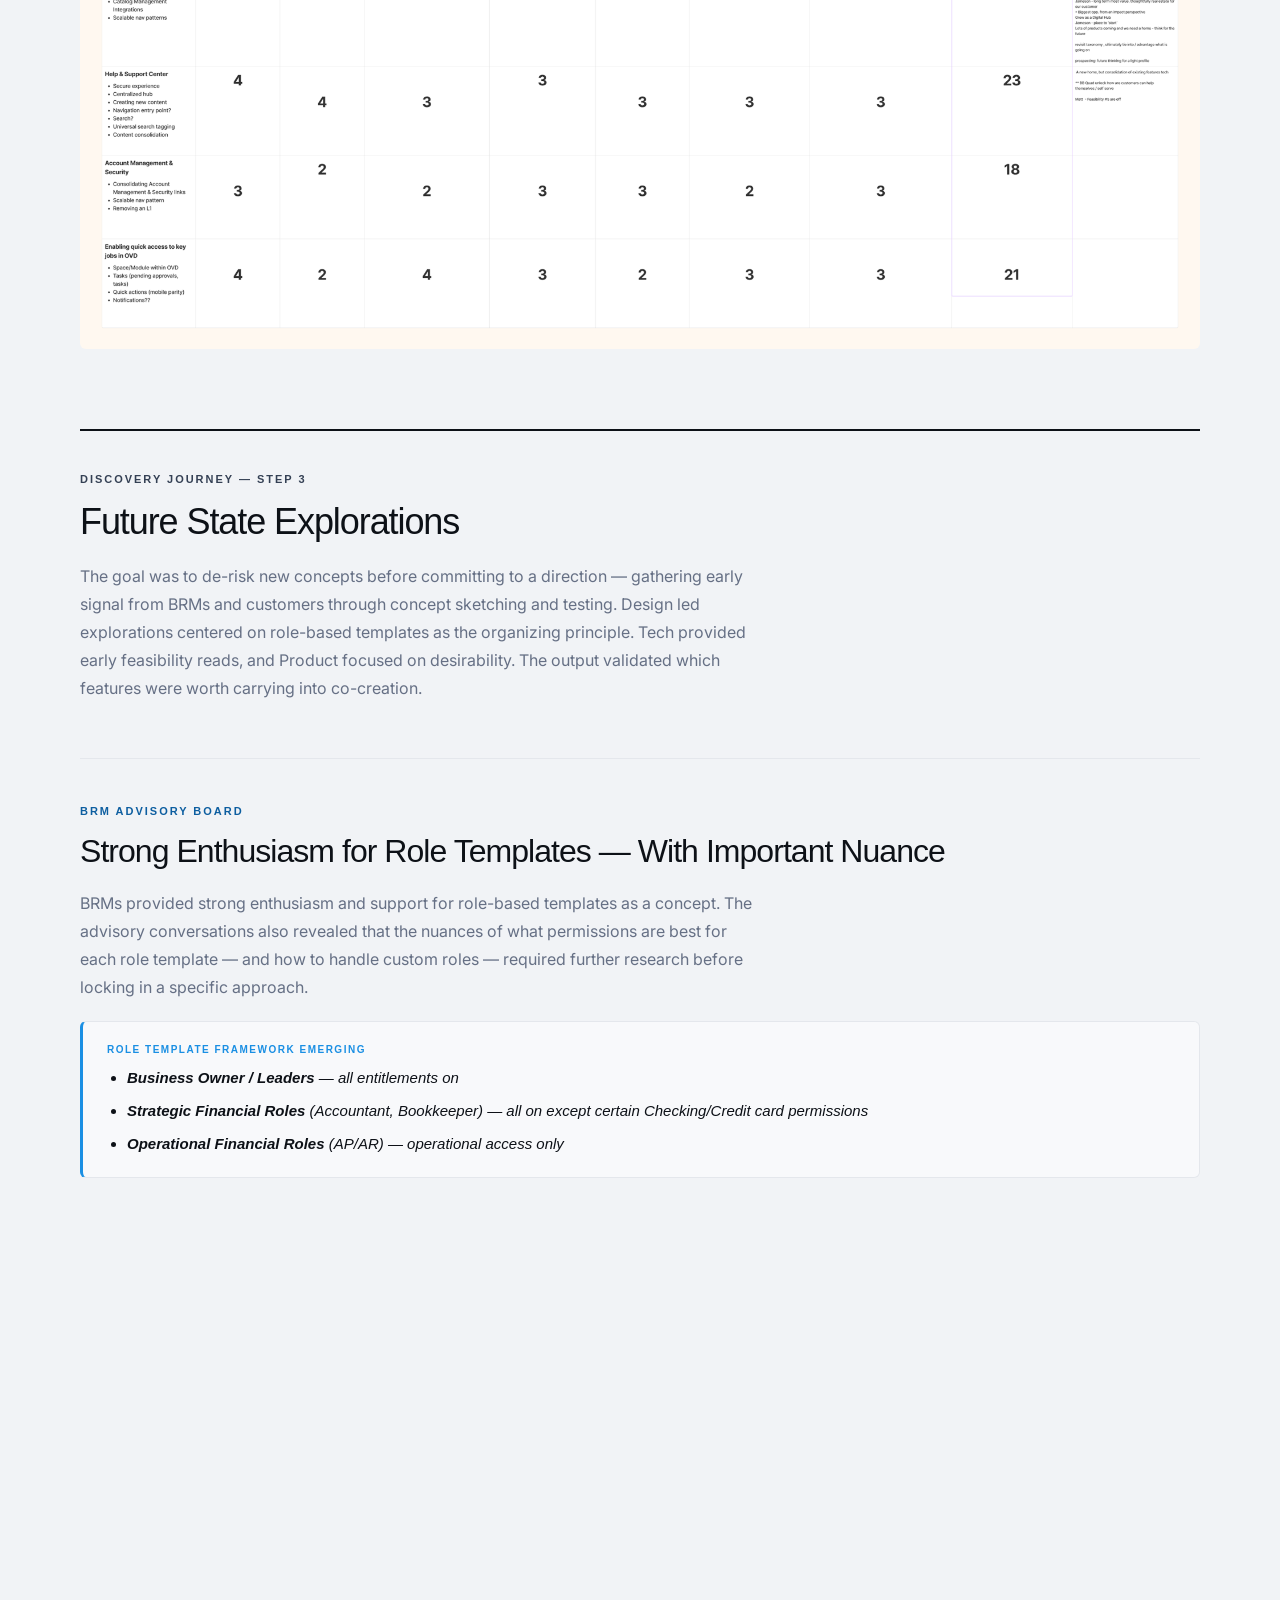
==== commit 90a9addf: "Add ASM Q3 2026 launch update and site favicons Adds a delivery update to the JPMorgan ASM case stud" ====
--- a/case-studies/jpmorgan-asm.html
+++ b/case-studies/jpmorgan-asm.html
@@ -5,6 +5,9 @@
   <meta name="viewport" content="width=device-width, initial-scale=1.0" />
   <meta name="robots" content="noindex, nofollow" />
   <title>Access &amp; Security Manager — Leading US Bank | Michelle DaSilva</title>
+  <link rel="icon" type="image/png" sizes="32x32" href="../assets/favicon/favicon-32x32.png" />
+  <link rel="icon" type="image/png" sizes="16x16" href="../assets/favicon/favicon-16x16.png" />
+  <link rel="apple-touch-icon" sizes="180x180" href="../assets/favicon/apple-touch-icon.png" />
   <meta name="description" content="A 2-year, 5-phase UX design leadership engagement for ASM — a leading US bank's entitlement platform serving 8.7M+ business customers." />
 
   <!-- Open Graph / Social Sharing -->
@@ -2311,6 +2314,56 @@
       </div>
     </section>
 
+    <!-- Launch Update -->
+    <section class="cs-section">
+      <div class="container">
+        <div class="fade-in">
+          <p class="cs-section-label">Delivery Update · Q3 2026</p>
+          <h2 class="cs-section-title">Successfully Launched: Proxy Administrator &amp; Enhanced Octagon</h2>
+          <p class="cs-text">In Q3 2026, the MVP entitlements redesign went live in market. Chase has delivered a new digital role and a refreshed Octagon experience to Business and Commercial Banking clients, with remaining segments rolling out on an ongoing basis.</p>
+        </div>
+
+        <div class="cs-outcomes fade-in">
+          <div class="cs-outcome">
+            <div class="cs-outcome-value">7.5M</div>
+            <div class="cs-outcome-label">BMG Users Reached</div>
+            <div class="cs-outcome-desc">Business Banking clients now have access to the Proxy Administrator role and enhanced Octagon experience.</div>
+          </div>
+          <div class="cs-outcome">
+            <div class="cs-outcome-value">100%</div>
+            <div class="cs-outcome-label">BMG Rollout Complete</div>
+            <div class="cs-outcome-desc">Full Business Banking Group rollout complete, with the remaining BB segments to follow shortly.</div>
+          </div>
+          <div class="cs-outcome">
+            <div class="cs-outcome-value">10%</div>
+            <div class="cs-outcome-label">Commercial Banking Live</div>
+            <div class="cs-outcome-desc">~6K Commercial Banking clients live today, with the remaining CB clients to follow shortly.</div>
+          </div>
+        </div>
+
+        <div class="asm-findings-grid fade-in" style="margin-top: 32px;">
+          <div class="asm-finding-card">
+            <div class="asm-finding-title">Enhanced Octagon Experiences</div>
+            <div class="asm-finding-desc">
+              <ul>
+                <li>All Users Dashboard</li>
+                <li>Add digital Sub-User</li>
+                <li>Edit Sub-User information</li>
+                <li>Create Proxy Administrator from scratch</li>
+                <li>Promote existing Sub-Users to Proxy Administrator</li>
+                <li>Manage Proxy and Sub-User entitlements</li>
+                <li>Dashboard Quick Links/Actions — temporary passwords, RSA Authenticator setup, activating, suspending, and removing users</li>
+              </ul>
+            </div>
+          </div>
+          <div class="asm-finding-card">
+            <div class="asm-finding-title">New Digital Role: Proxy Administrator</div>
+            <div class="asm-finding-desc">Recently highlighted in banker notes as part of ongoing modernization efforts — giving business owners a delegate role built directly on the entitlement model validated through this research.</div>
+          </div>
+        </div>
+      </div>
+    </section>
+
     <!-- Reflection -->
     <section class="cs-section">
       <div class="container">
@@ -2327,8 +2380,8 @@
       <div class="container">
         <div class="fade-in">
           <p class="cs-section-label">What's Next</p>
-          <h2 class="cs-section-title">Role-Based Design Meets SecureAccess</h2>
-          <p class="cs-text">With the MVP entitlements redesign in delivery, the next chapter brings two parallel threads together — a return to role-based discovery to design and validate the full entitlements experience, and the introduction of SecureAccess, a vision for what ASM becomes when AI is built into the core of how access is managed.</p>
+          <h2 class="cs-section-title">Role-Based Templates: The North Star Vision</h2>
+          <p class="cs-text">With the MVP entitlements redesign now live, the next chapter is a return to role-based discovery — designing and validating role-based entitlement templates with customers as the north star for the full future-state ASM experience.</p>
         </div>
 
         <div class="asm-findings-grid fade-in" style="margin-top: 32px;">
@@ -2336,21 +2389,17 @@
             <div class="asm-finding-title" style="color: var(--blue-700);">Role-Based Design — Back in Discovery</div>
             <div class="asm-finding-desc">Building on validated concept directions, the team is re-entering discovery to design and test role-based entitlement templates with customers — moving toward the full future-state ASM experience.</div>
           </div>
-          <div class="asm-finding-card" style="border-left-color: var(--blue-700);">
-            <div class="asm-finding-title" style="color: var(--blue-700);">SecureAccess — North Star Vision</div>
-            <div class="asm-finding-desc">A reimagining of access management built on the ASM foundation — with AI-suggested permissions by role, anomaly flagging, and plain-language guidance. The owner stays in control; AI guides, not decides.</div>
-          </div>
         </div>
 
       </div>
     </section>
 
-    <!-- What came next -->
+    <!-- Related work -->
     <section class="cs-section">
       <div class="container">
         <blockquote class="cs-pullquote fade-in">
-          <p class="cs-pullquote__eyebrow">What came next</p>
-          <p class="cs-pullquote__quote">"ASM told me what the problem was. SecureAccess is my vision for how AI could finally <strong class="cs-pullquote__mark">solve</strong> it."</p>
+          <p class="cs-pullquote__eyebrow">Related Work</p>
+          <p class="cs-pullquote__quote">"ASM told me what the problem was. SecureAccess is a separate exploration of how AI could <strong class="cs-pullquote__mark">reimagine</strong> it."</p>
           <footer class="cs-pullquote__attr"><a href="jpmorgan-secureaccess.html" style="color: var(--blue-700); text-decoration: none; font-weight: 600;">View the SecureAccess case study →</a></footer>
         </blockquote>
       </div>
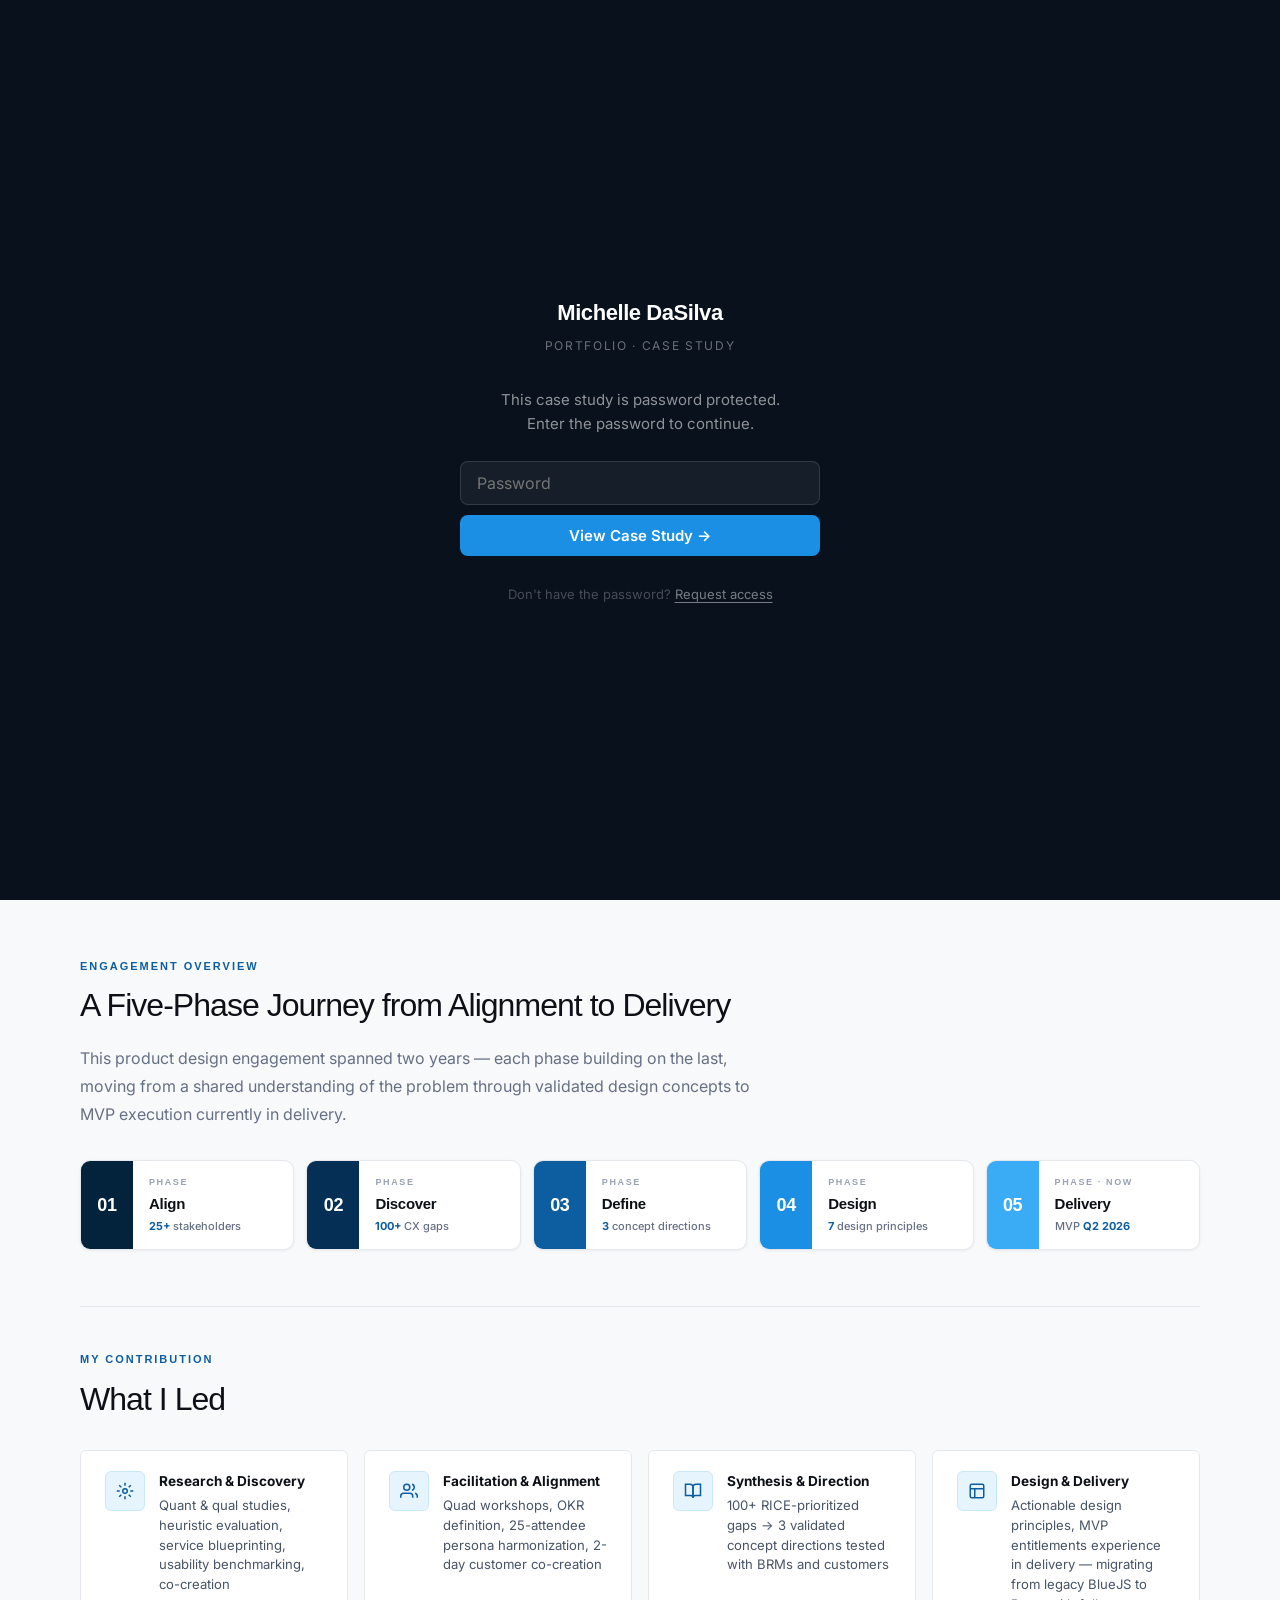
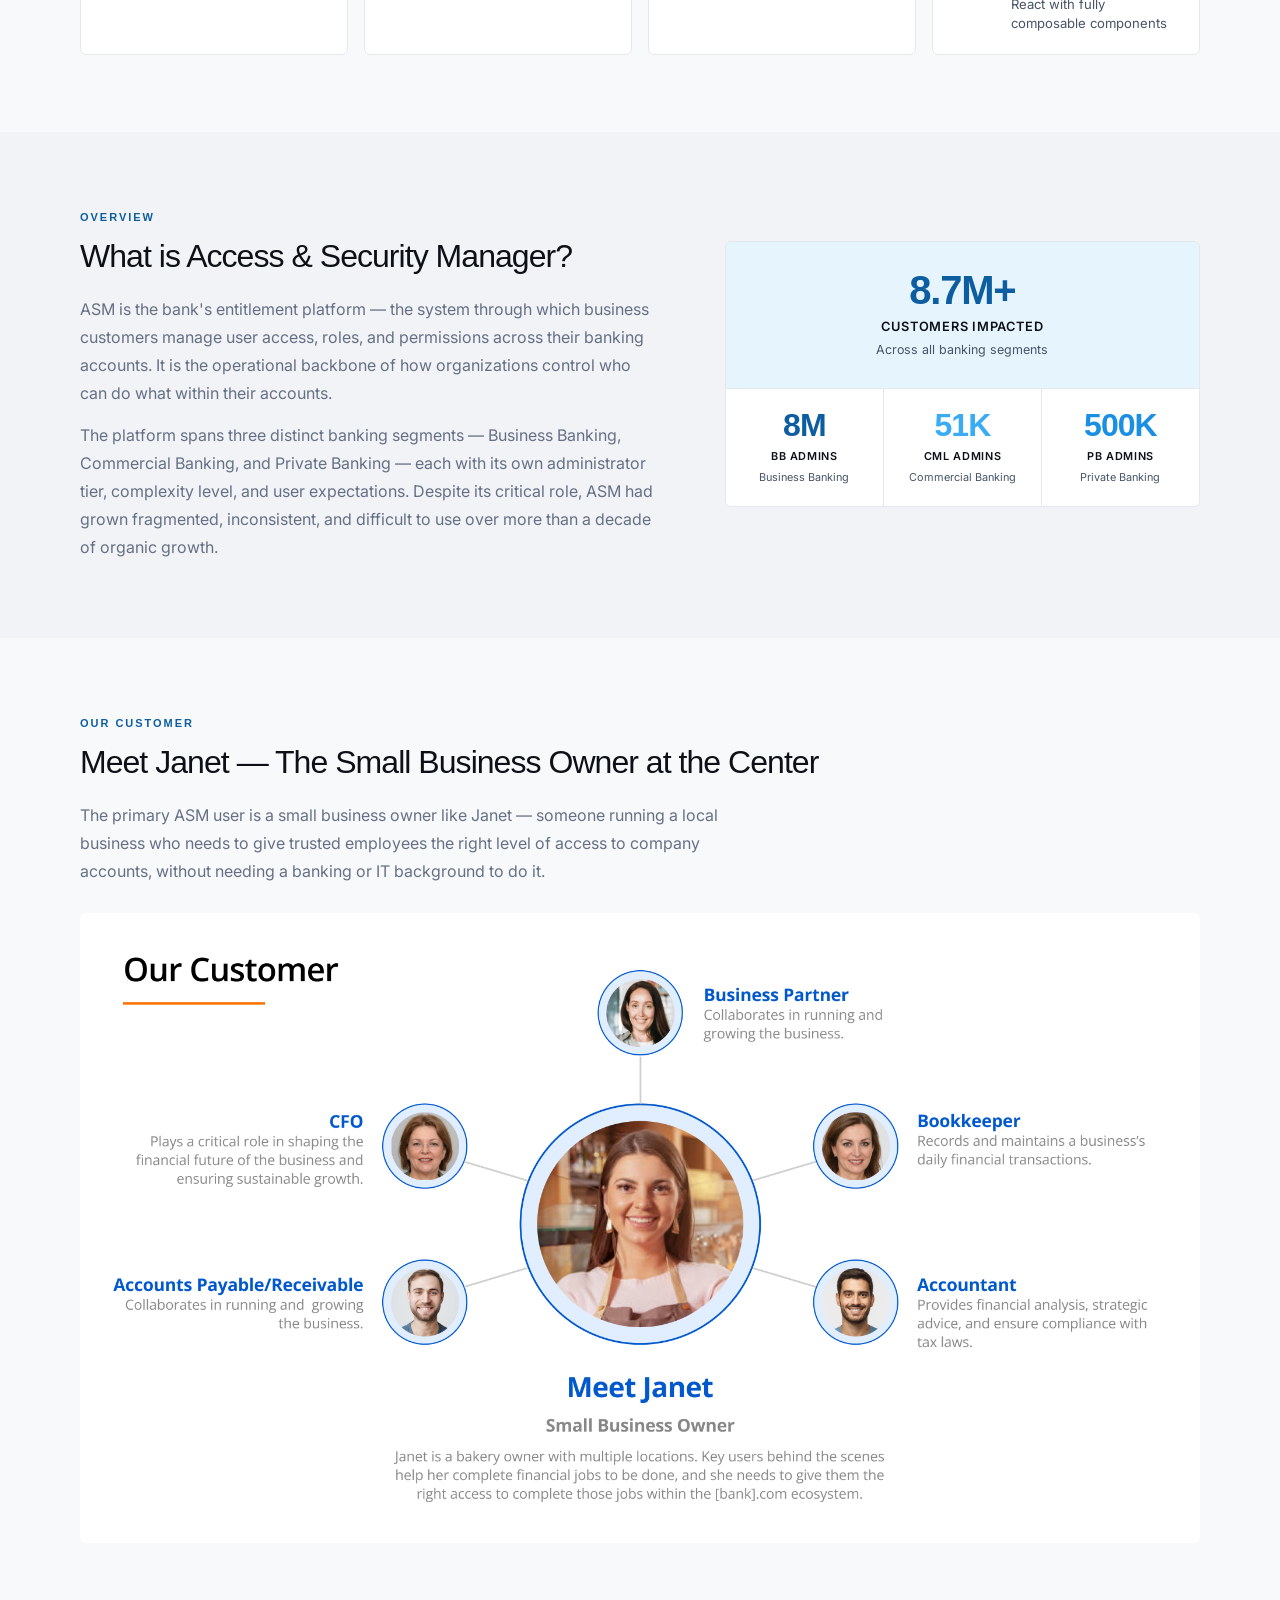
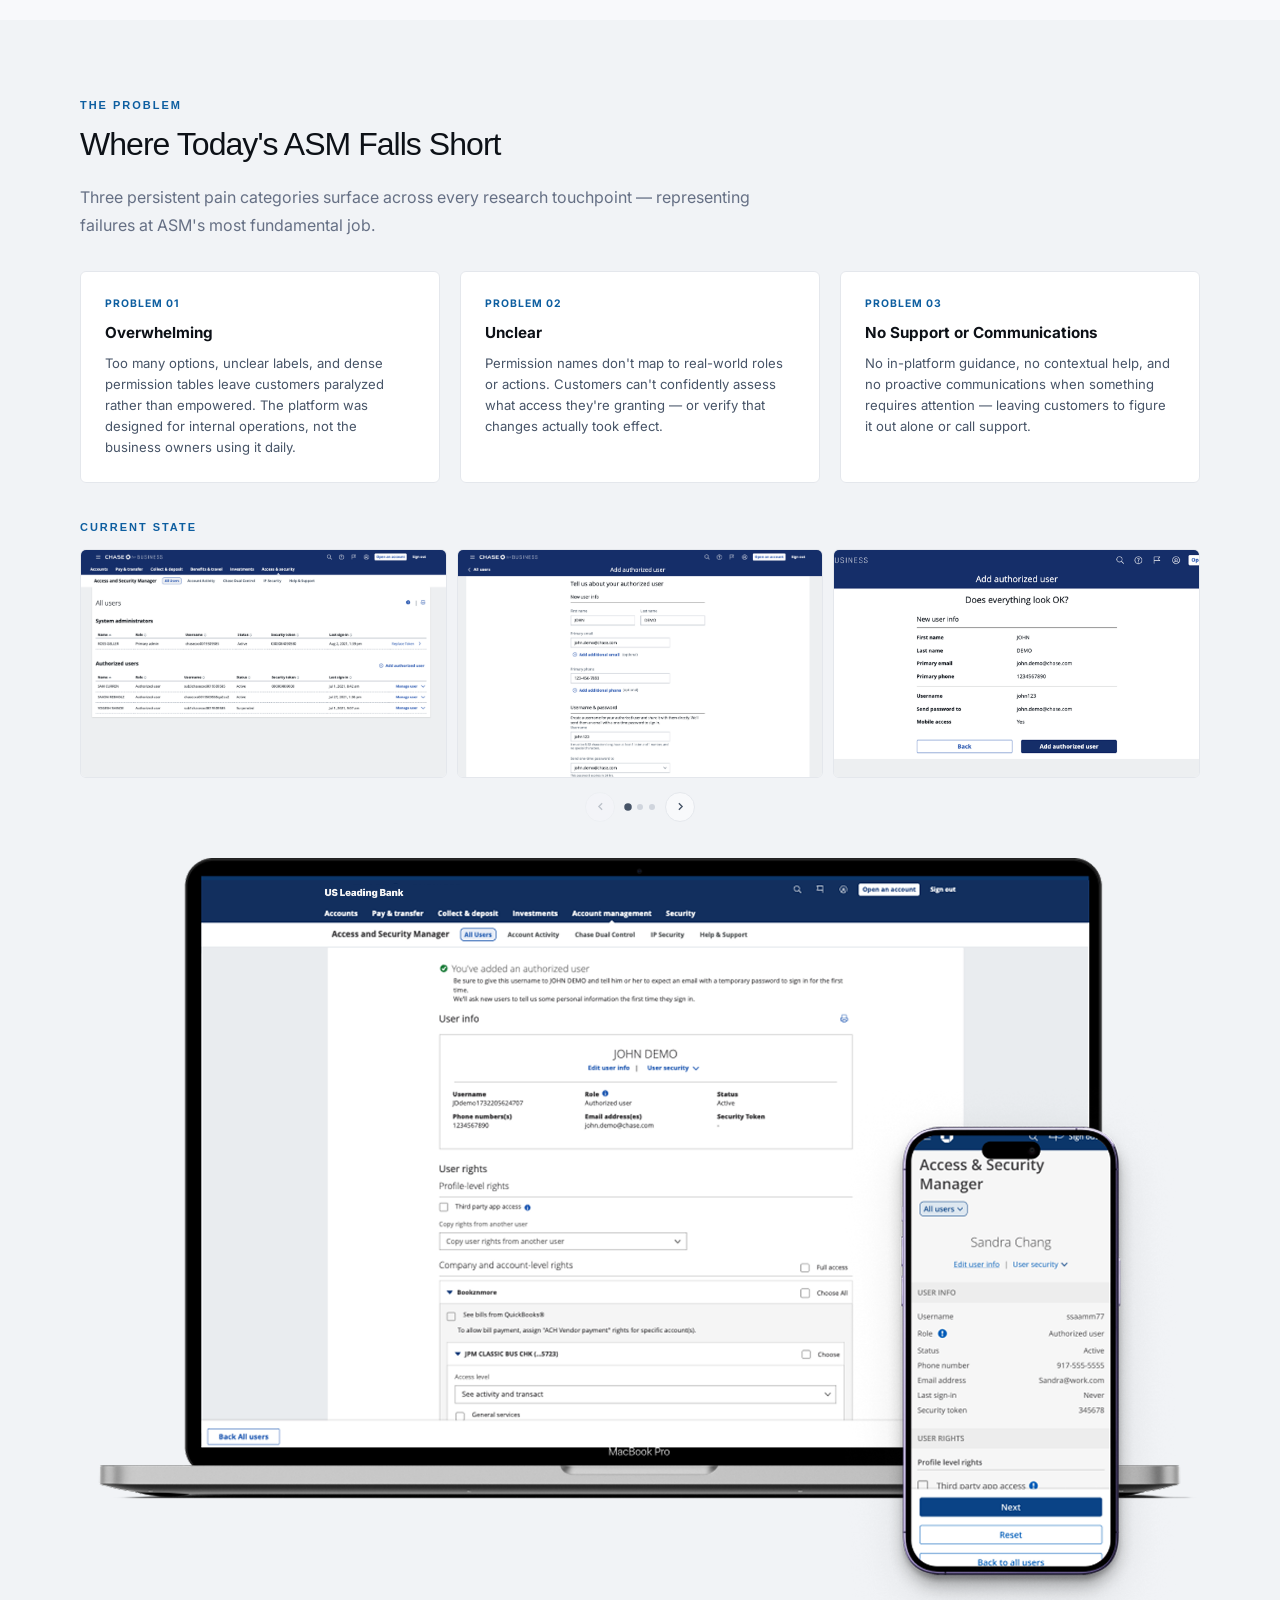
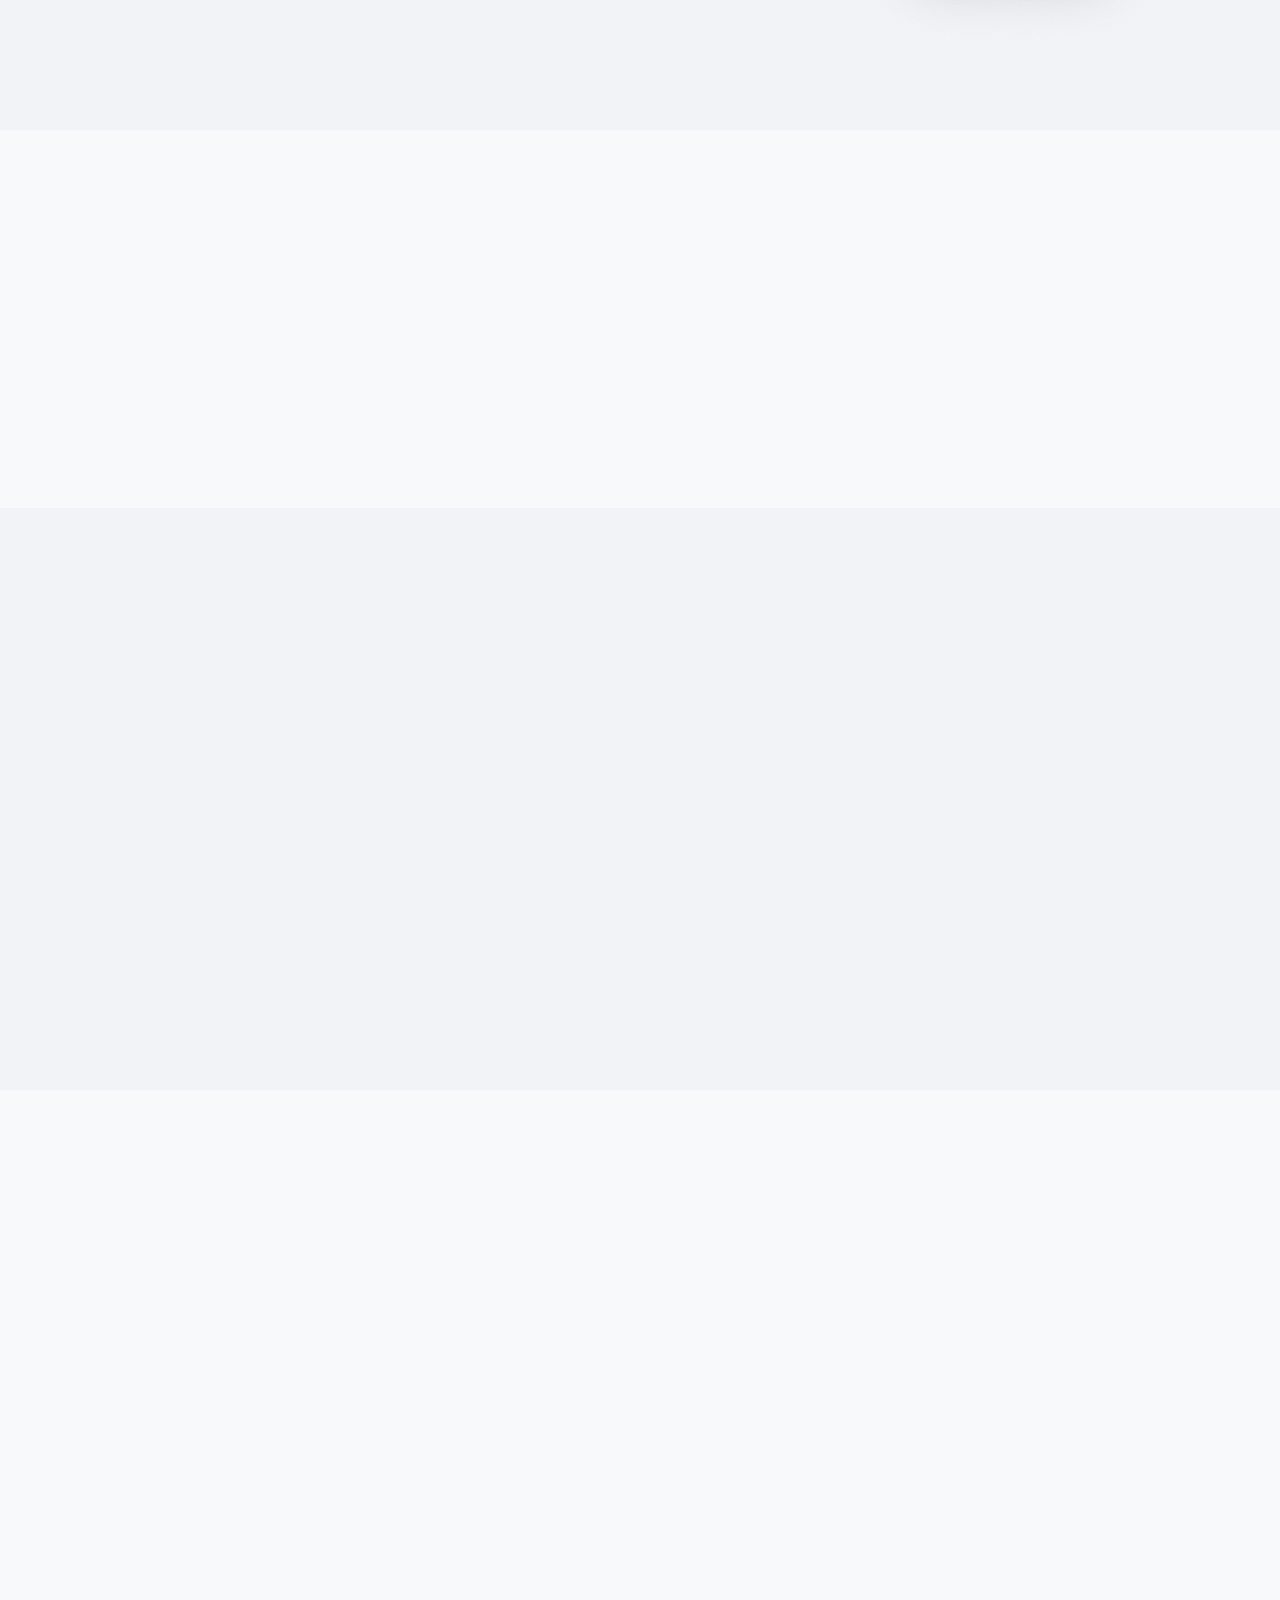
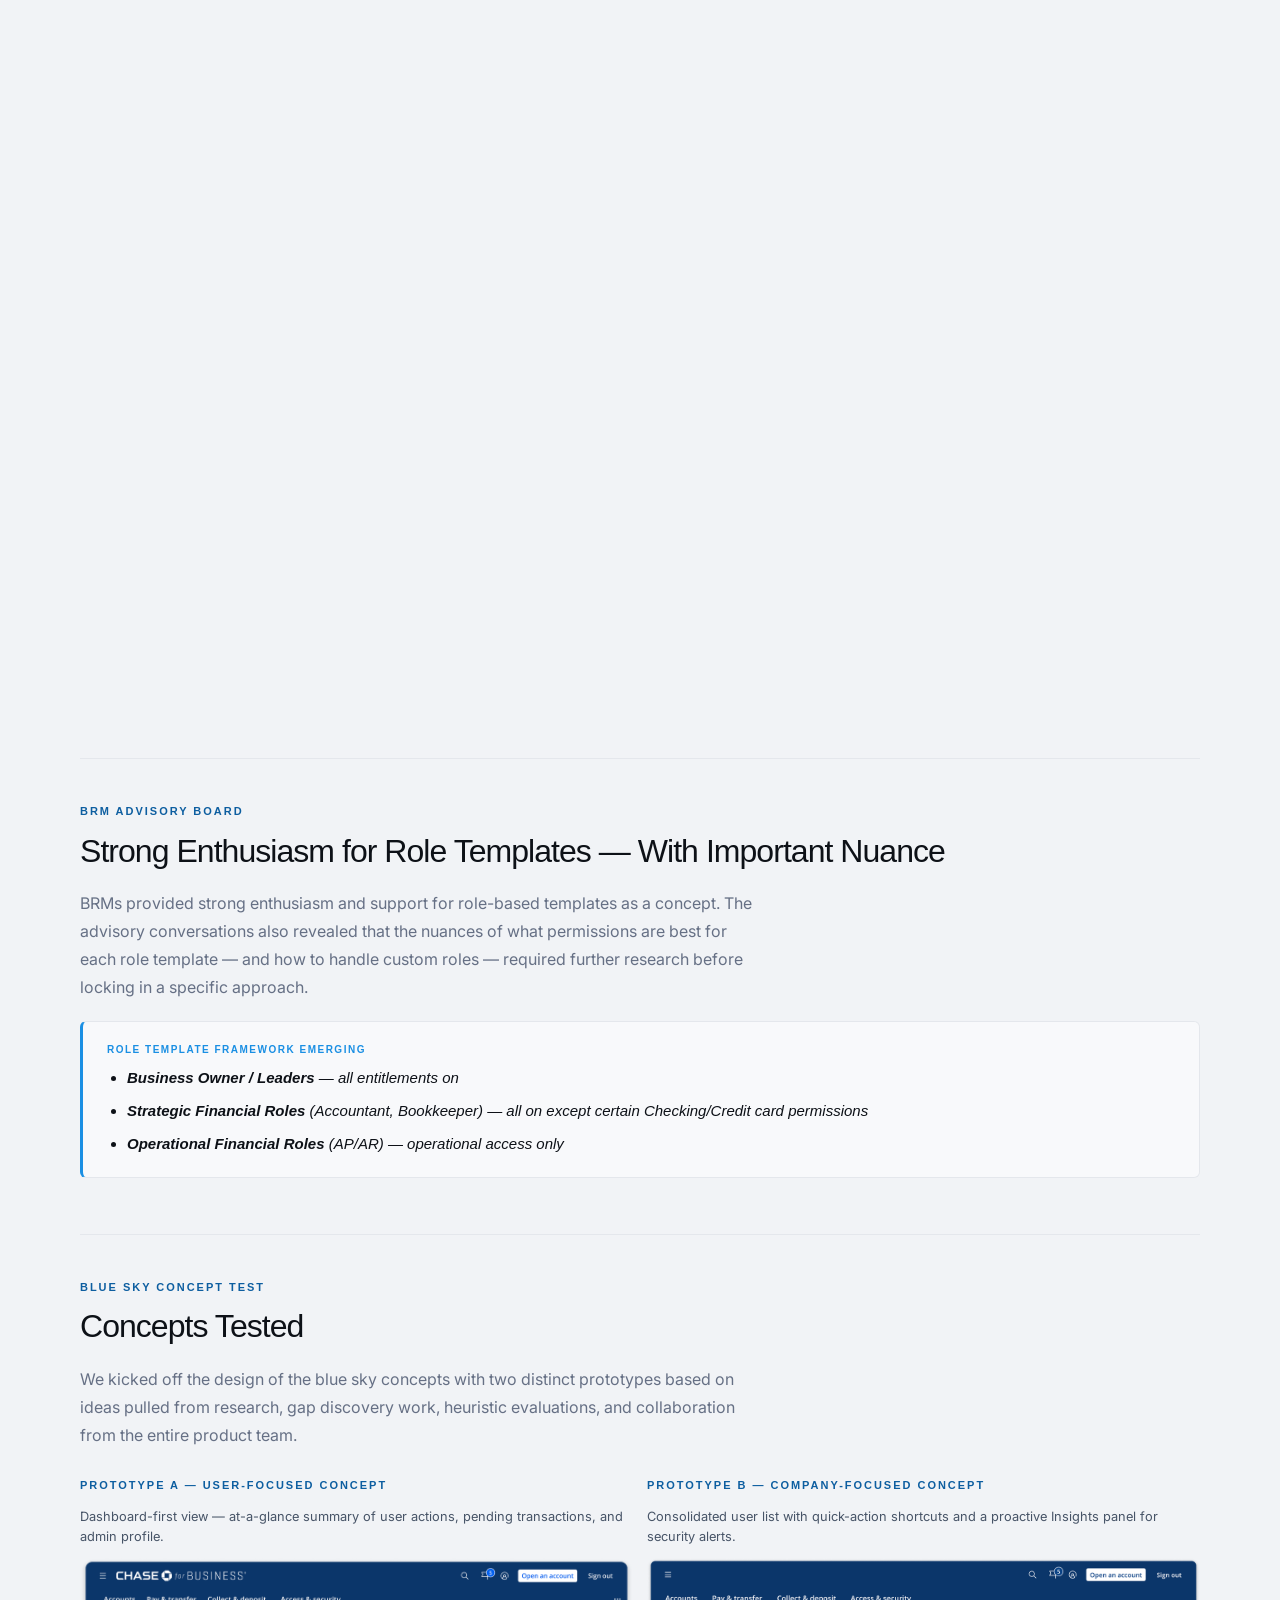
==== commit 93373f9b: "Add RSA Authenticator self-service case study New standalone case study covering the RSA MFA enrollm" ====
--- a/case-studies/jpmorgan-asm.html
+++ b/case-studies/jpmorgan-asm.html
@@ -2412,8 +2412,8 @@
           <svg width="16" height="16" viewBox="0 0 24 24" fill="none" stroke="currentColor" stroke-width="2" aria-hidden="true"><path d="M19 12H5M12 5l-7 7 7 7"/></svg>
           All Case Studies
         </a>
-        <a href="jpmorgan-secureaccess.html">
-          Next: SecureAccess AI
+        <a href="jpmorgan-rsa.html">
+          Next: RSA Authenticator Enrollment
           <svg width="16" height="16" viewBox="0 0 24 24" fill="none" stroke="currentColor" stroke-width="2" aria-hidden="true"><path d="M5 12h14M12 5l7 7-7 7"/></svg>
         </a>
       </div>
